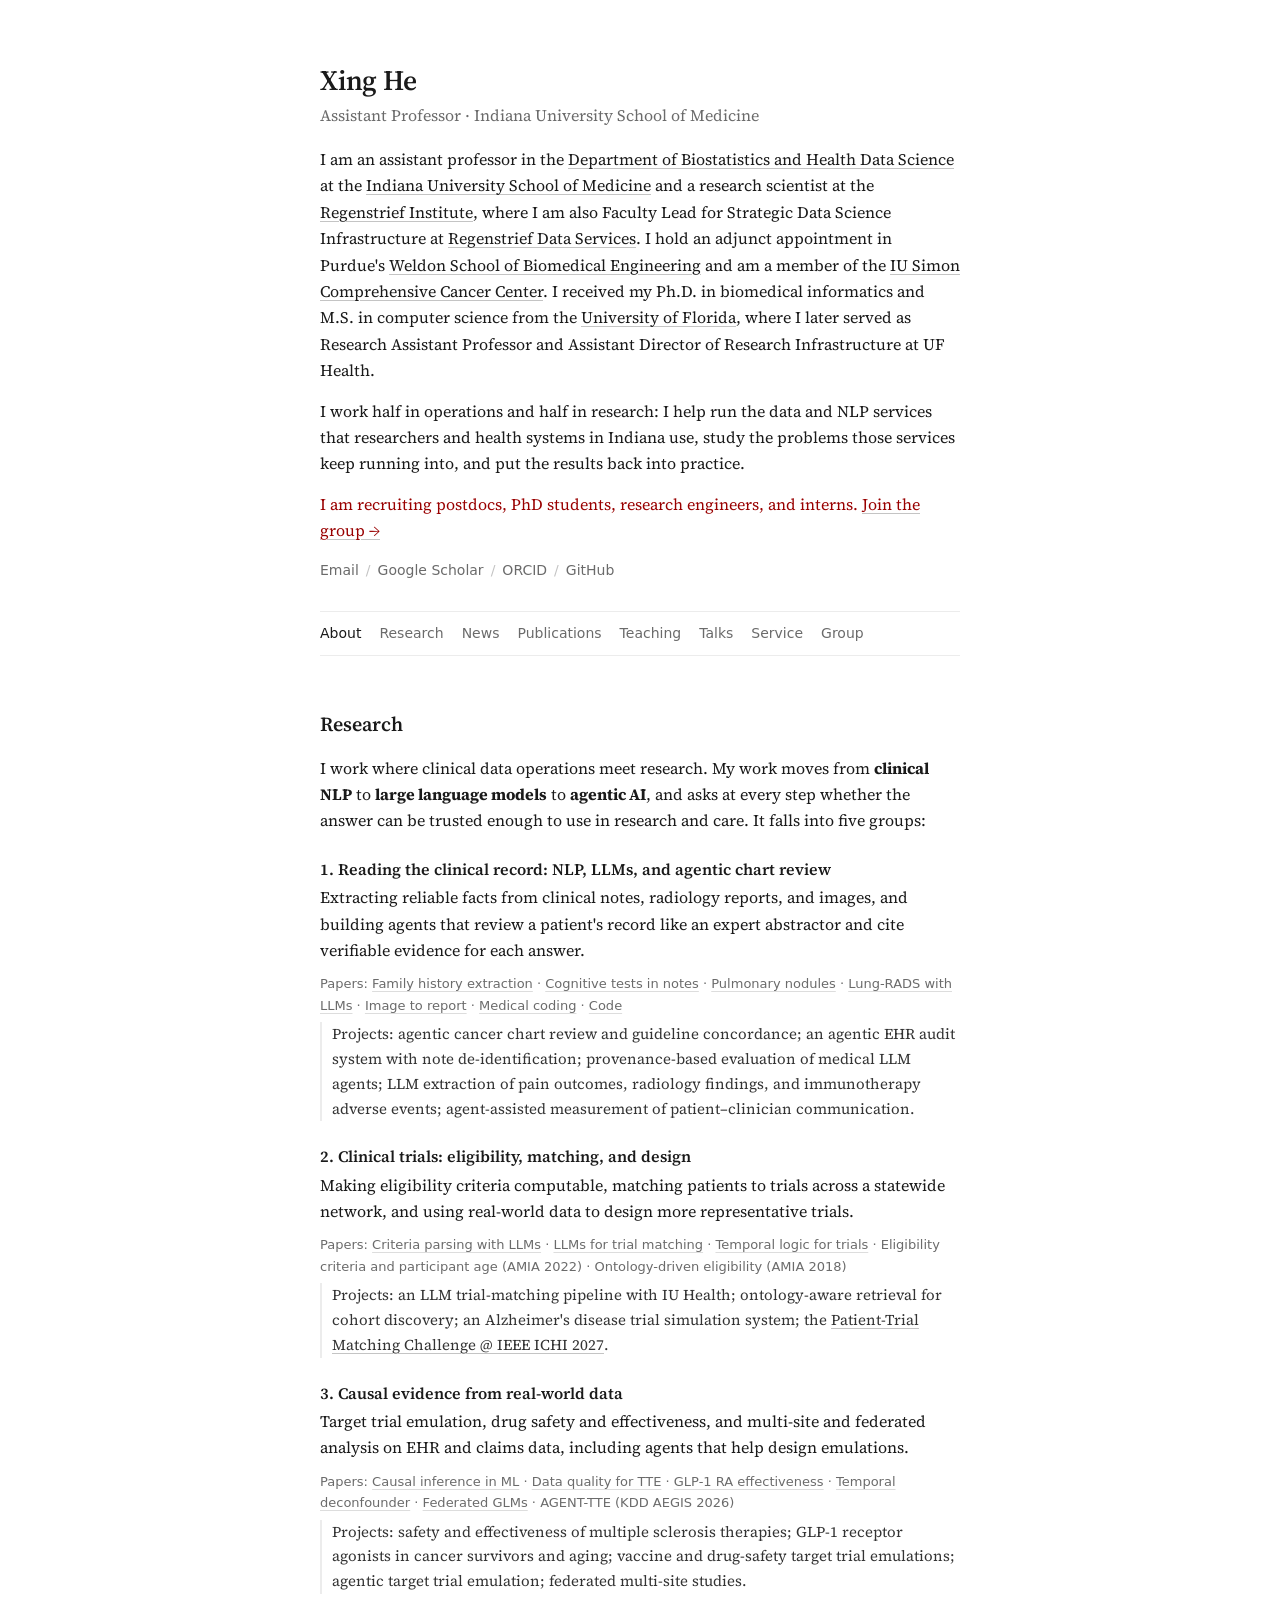
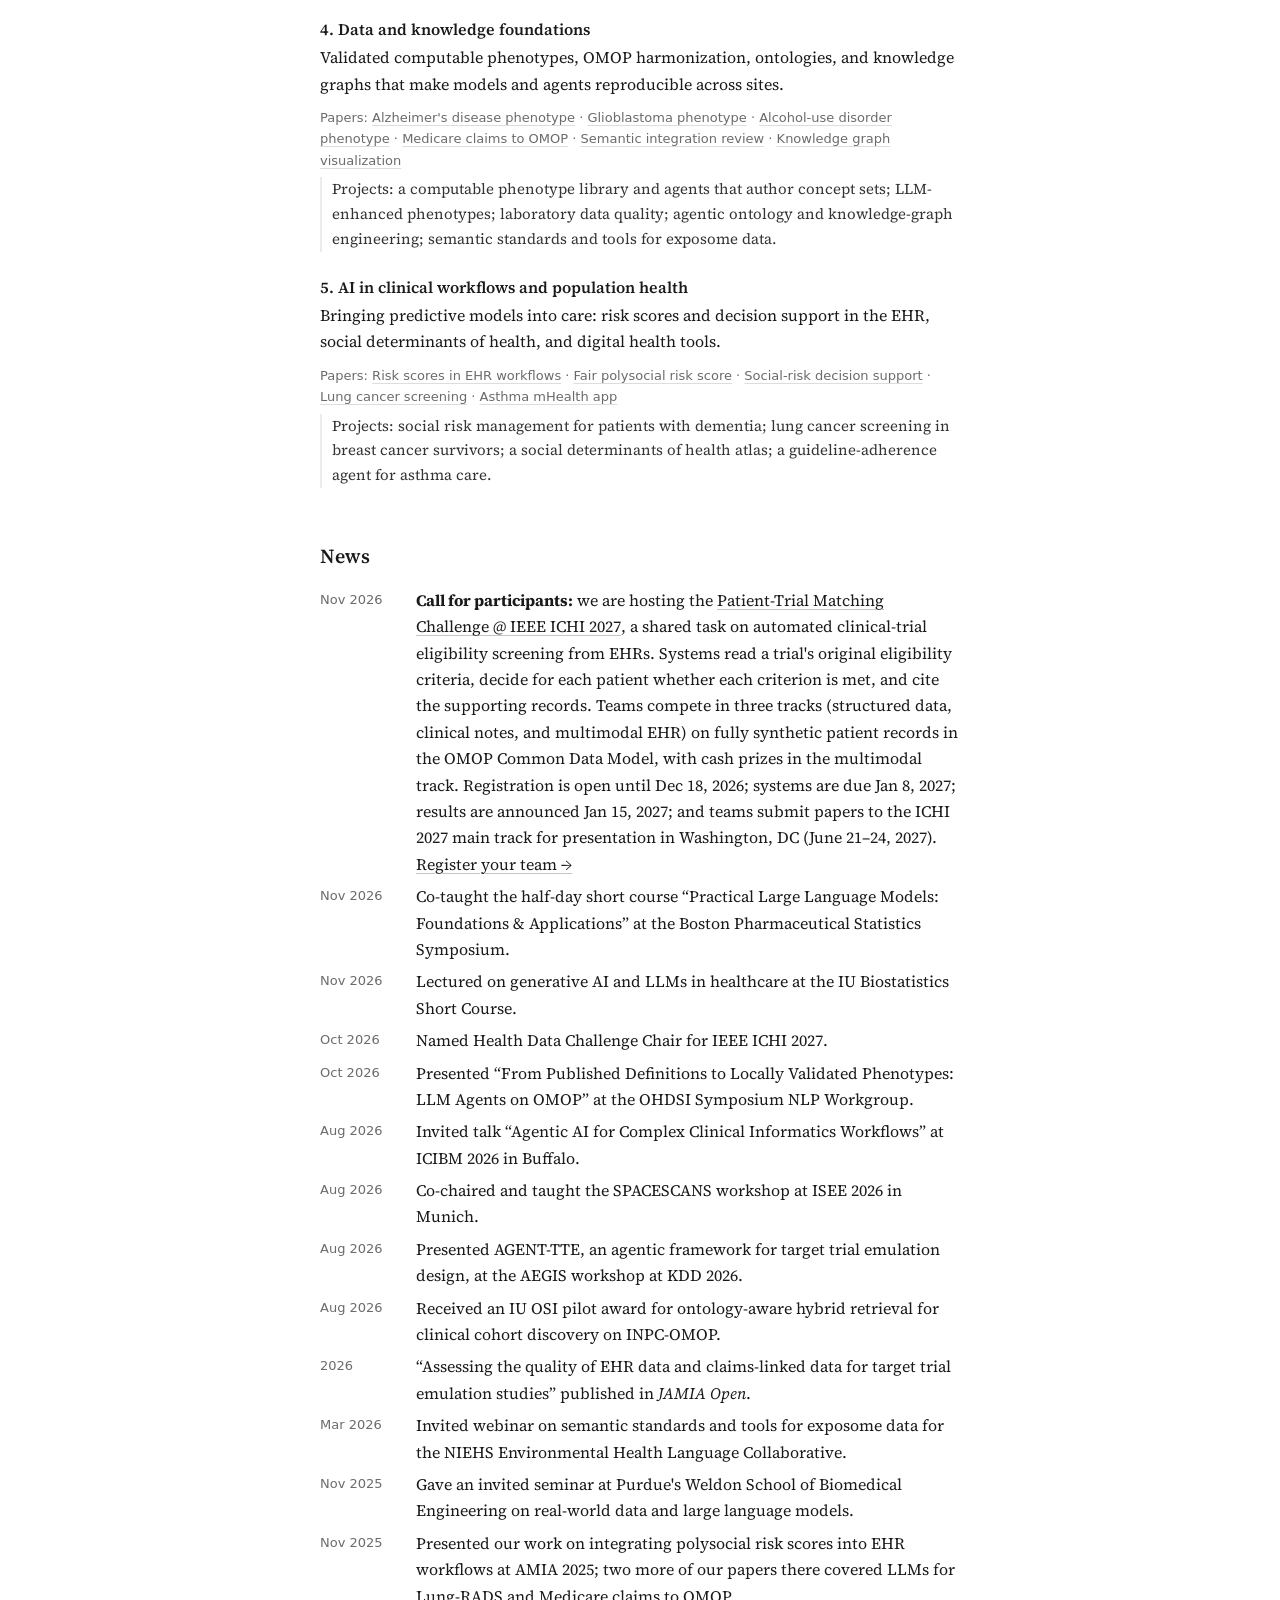
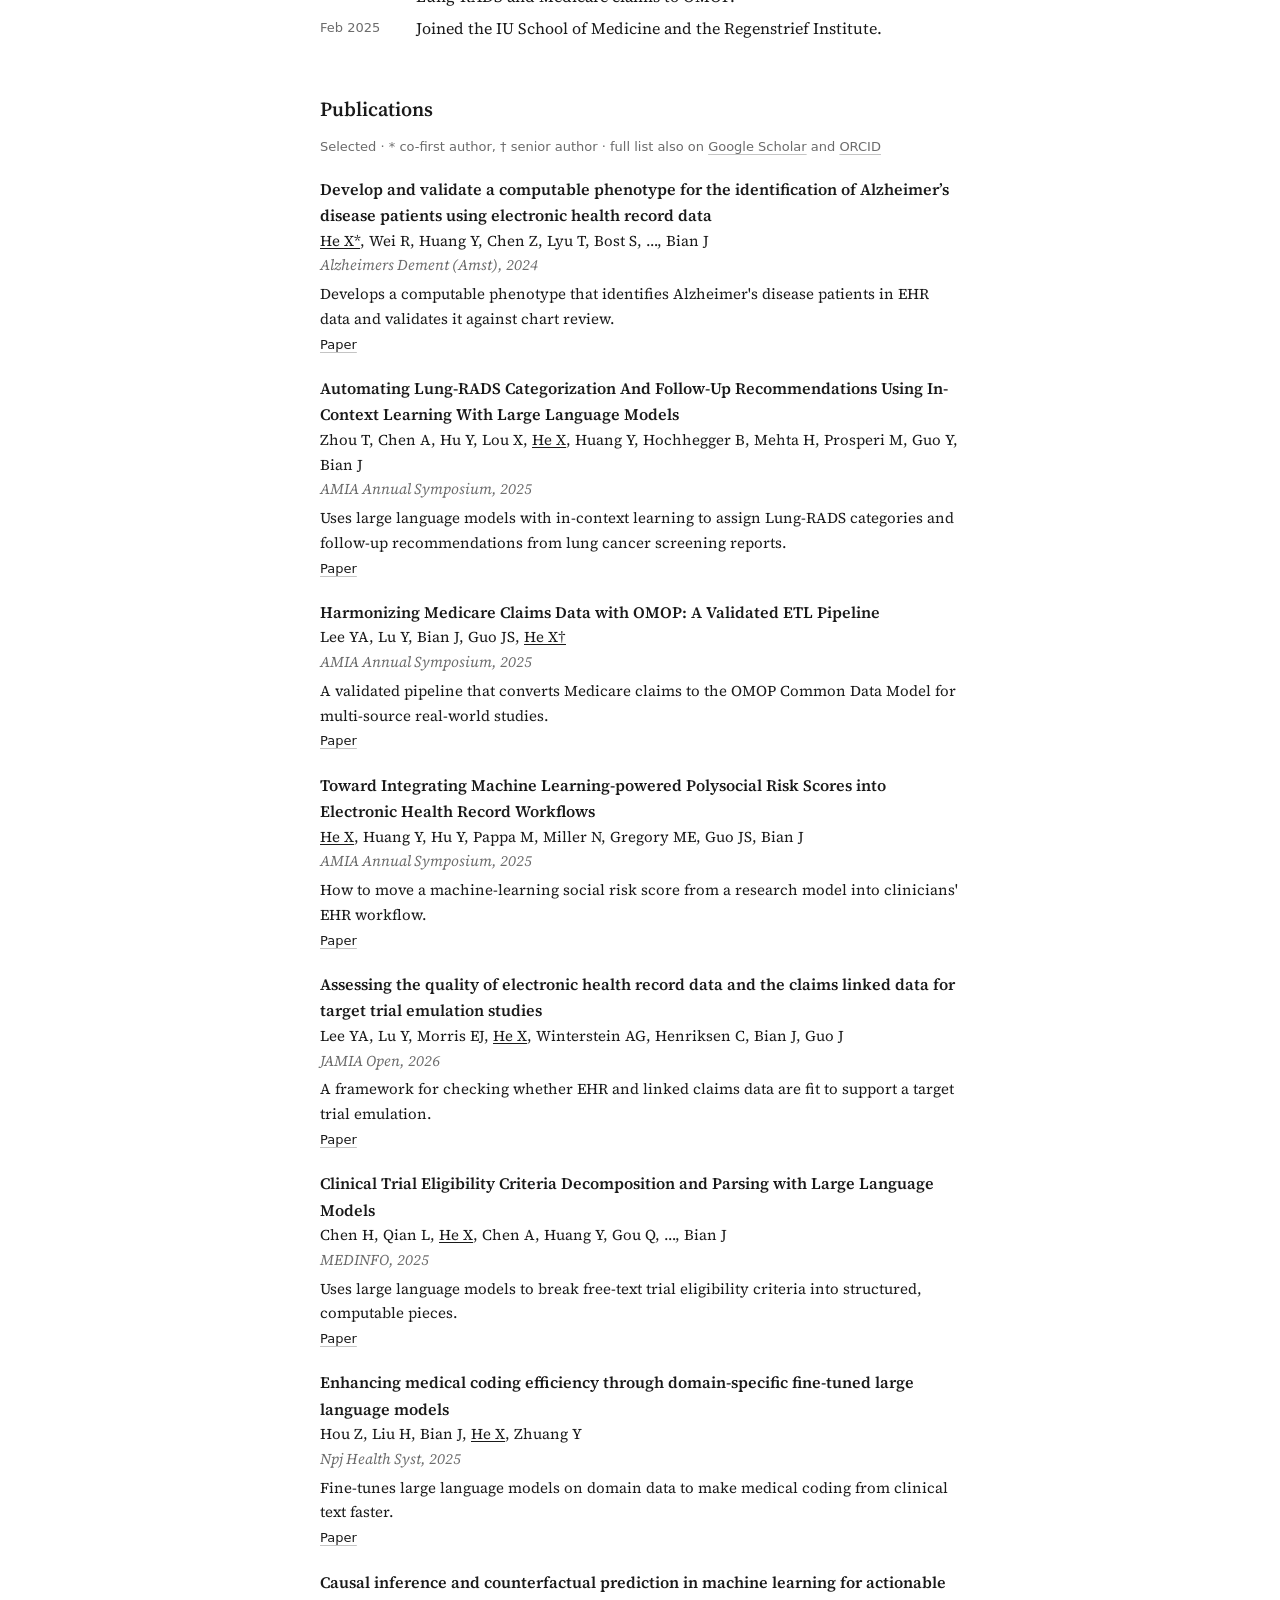
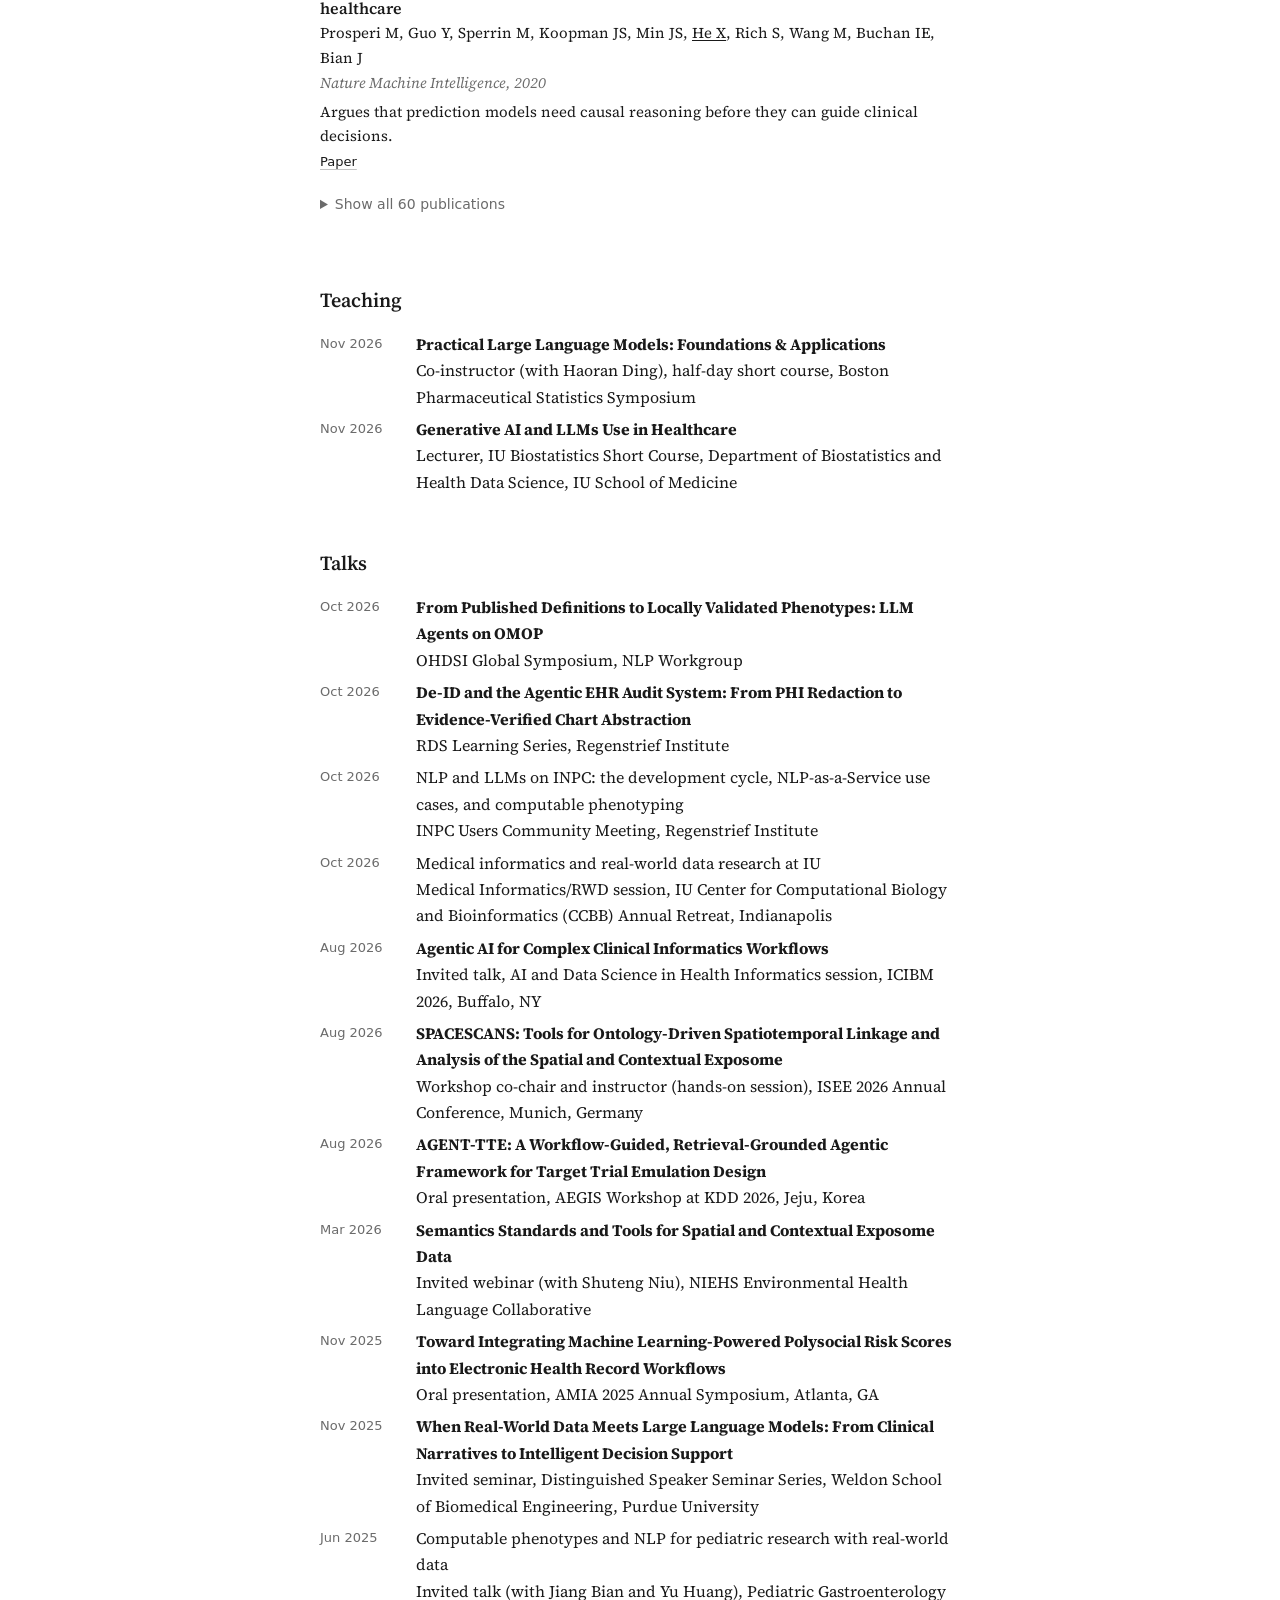
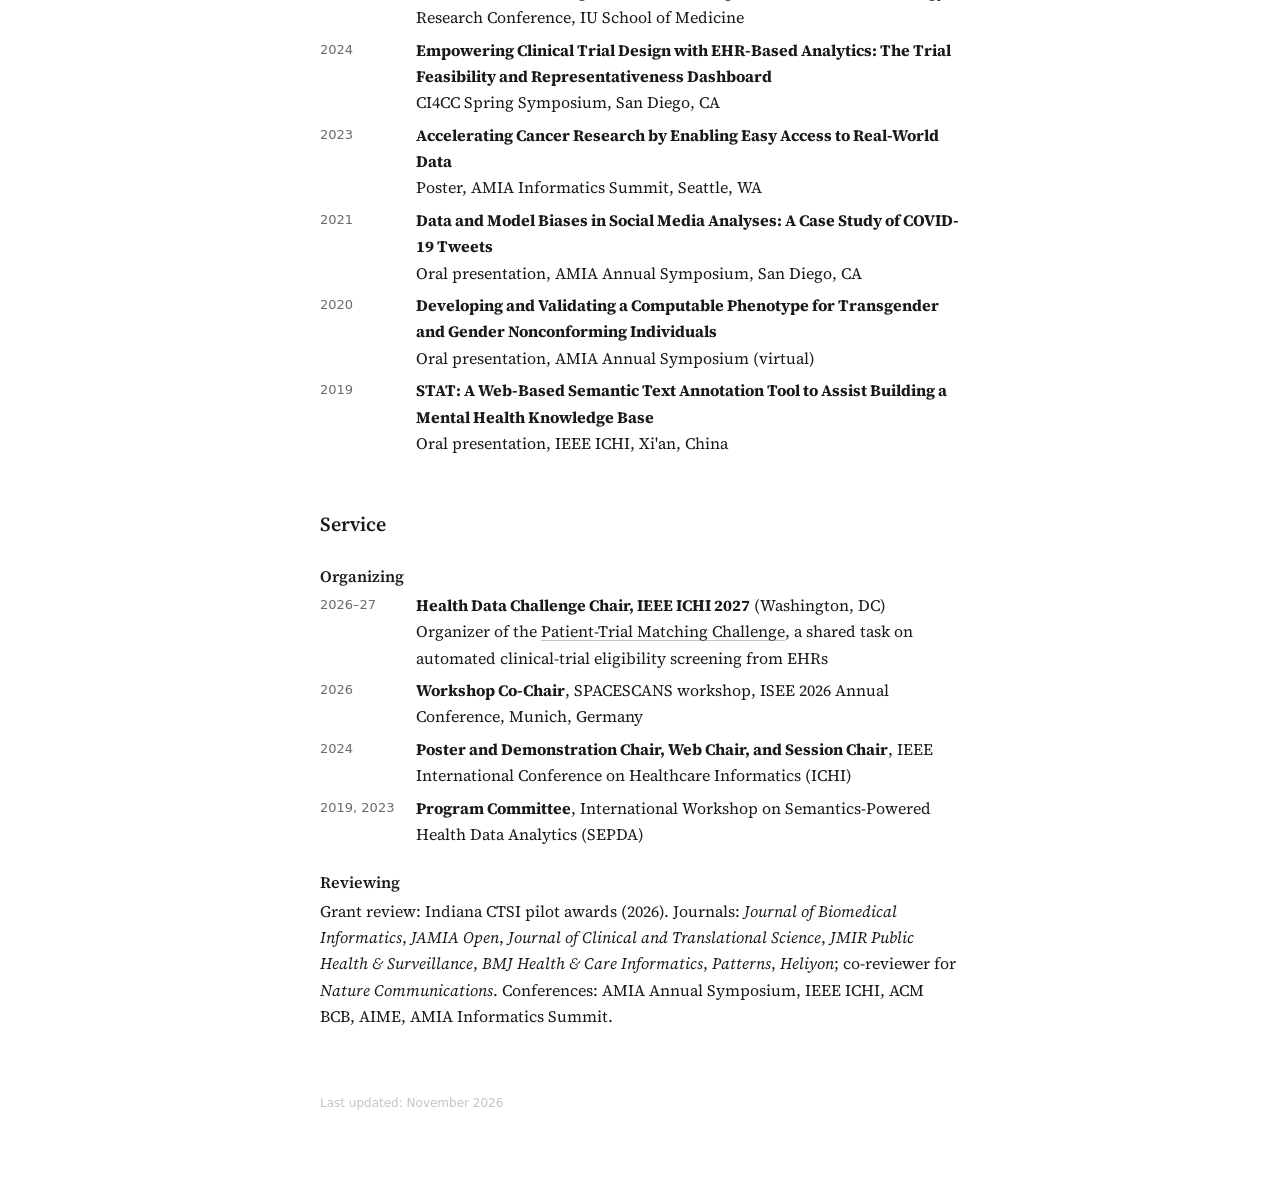
==== index.html @ 1503c0b7 "News: challenge tracks, data and prizes Co-Authored-By: Claude Opus 5.5 <noreply@anthropic.com>" ====
<!doctype html>
<html lang="en">
<head>
<meta charset="utf-8">
<meta name="viewport" content="width=device-width, initial-scale=1">
<title>Xing He – Indiana University School of Medicine</title>
<meta name="description" content="Xing He, Assistant Professor of Biostatistics and Health Data Science at Indiana University School of Medicine and Faculty Lead at Regenstrief Data Services. Trustworthy agentic AI for healthcare: clinical evidence extraction, trial matching, and real-world evidence. Recruiting postdocs, PhD students, research engineers, and interns.">
<link rel="preconnect" href="https://fonts.googleapis.com">
<link rel="preconnect" href="https://fonts.gstatic.com" crossorigin>
<link href="https://fonts.googleapis.com/css2?family=Source+Serif+4:ital,opsz,wght@0,8..60,400..700;1,8..60,400..700&display=swap" rel="stylesheet">
<link rel="stylesheet" href="style.css">
</head>
<body>
<main>

<header id="about">
  <!-- <img class="photo" src="photo.jpg" alt="Xing He"> -->
  <h1>Xing He</h1>
  <p class="subtitle">Assistant Professor · Indiana University School of Medicine</p>

  <p>I am an assistant professor in the <a href="https://medicine.iu.edu/biostatistics">Department of Biostatistics and Health Data Science</a>
  at the <a href="https://medicine.iu.edu/">Indiana University School of Medicine</a> and a research scientist at the
  <a href="https://www.regenstrief.org/">Regenstrief Institute</a>, where I am also Faculty Lead for Strategic Data Science Infrastructure at
  <a href="https://www.regenstrief.org/data-services/">Regenstrief Data Services</a>. I hold an adjunct appointment in Purdue's
  <a href="https://engineering.purdue.edu/BME">Weldon School of Biomedical Engineering</a> and am a member of the
  <a href="https://cancer.iu.edu/">IU Simon Comprehensive Cancer Center</a>. I received my Ph.D. in biomedical informatics and M.S. in computer science
  from the <a href="https://www.ufl.edu/">University of Florida</a>, where I later served as Research Assistant Professor and
  Assistant Director of Research Infrastructure at UF Health.</p>

  <p>I work half in operations and half in research: I help run the data and NLP services that researchers and health systems in Indiana use,
  study the problems those services keep running into, and put the results back into practice.</p>

  <p class="recruit">I am recruiting postdocs, PhD students, research engineers, and interns. <a href="group/#join">Join the group →</a></p>

  <div class="links">
    <a href="mailto:hexing@iu.edu">Email</a><span class="sep">/</span><a href="https://scholar.google.com/citations?user=LN0Utm0AAAAJ&amp;hl=en">Google Scholar</a><span class="sep">/</span><a href="https://orcid.org/0000-0003-0290-8058">ORCID</a><span class="sep">/</span><a href="https://github.com/YeechingTiger">GitHub</a>
  </div>
</header>

<nav>
  <a href="#about" class="on">About</a><a href="#research">Research</a><a href="#news">News</a><a href="#publications">Publications</a><a href="#teaching">Teaching</a><a href="#talks">Talks</a><a href="#service">Service</a><a href="group/">Group</a>
</nav>

<h2 id="research">Research</h2>
<p>I work where clinical data operations meet research. My work moves from <b>clinical NLP</b> to <b>large language models</b> to <b>agentic AI</b>,
and asks at every step whether the answer can be trusted enough to use in research and care. It falls into five groups:</p>

<h3>1. Reading the clinical record: NLP, LLMs, and agentic chart review</h3>
<p>Extracting reliable facts from clinical notes, radiology reports, and images, and building agents that review a patient's record like an expert abstractor and cite verifiable evidence for each answer.</p>
<p class="refs">Papers: <a href="https://doi.org/10.2196/22982">Family history extraction</a> ·
<a href="https://doi.org/10.1016/j.ijmedinf.2022.104973">Cognitive tests in notes</a> ·
<a href="https://doi.org/10.1007/s41666-024-00166-5">Pulmonary nodules</a> ·
<a href="https://pmc.ncbi.nlm.nih.gov/articles/PMC12919574/">Lung-RADS with LLMs</a> ·
<a href="https://doi.org/10.1016/j.jbi.2025.104931">Image to report</a> ·
<a href="https://doi.org/10.1038/s44401-025-00018-3">Medical coding</a> ·
<a href="https://github.com/YeechingTiger/agentic-chart-review-with-semantica">Code</a></p>
<p class="now">Projects: agentic cancer chart review and guideline concordance; an agentic EHR audit system with note de-identification;
provenance-based evaluation of medical LLM agents; LLM extraction of pain outcomes, radiology findings, and immunotherapy adverse events;
agent-assisted measurement of patient–clinician communication.</p>

<h3>2. Clinical trials: eligibility, matching, and design</h3>
<p>Making eligibility criteria computable, matching patients to trials across a statewide network, and using real-world data to design more representative trials.</p>
<p class="refs">Papers: <a href="https://doi.org/10.3233/shti250928">Criteria parsing with LLMs</a> ·
<a href="https://doi.org/10.1200/cci-25-00071">LLMs for trial matching</a> ·
<a href="https://doi.org/10.4230/lipics.time.2025.13">Temporal logic for trials</a> ·
Eligibility criteria and participant age (AMIA 2022) · Ontology-driven eligibility (AMIA 2018)</p>
<p class="now">Projects: an LLM trial-matching pipeline with IU Health; ontology-aware retrieval for cohort discovery; an Alzheimer's disease trial simulation system; the <a href="https://trialscreen-challenge.org">Patient-Trial Matching Challenge @ IEEE ICHI 2027</a>.</p>

<h3>3. Causal evidence from real-world data</h3>
<p>Target trial emulation, drug safety and effectiveness, and multi-site and federated analysis on EHR and claims data, including agents that help design emulations.</p>
<p class="refs">Papers: <a href="https://doi.org/10.1038/s42256-020-0197-y">Causal inference in ML</a> ·
<a href="https://doi.org/10.1093/jamiaopen/ooag102">Data quality for TTE</a> ·
<a href="https://doi.org/10.1002/oby.70280">GLP-1 RA effectiveness</a> ·
<a href="https://doi.org/10.1016/j.jbi.2025.104880">Temporal deconfounder</a> ·
<a href="https://doi.org/10.1038/s41746-025-01781-1">Federated GLMs</a> ·
AGENT-TTE (KDD AEGIS 2026)</p>
<p class="now">Projects: safety and effectiveness of multiple sclerosis therapies; GLP-1 receptor agonists in cancer survivors and aging;
vaccine and drug-safety target trial emulations; agentic target trial emulation; federated multi-site studies.</p>

<h3>4. Data and knowledge foundations</h3>
<p>Validated computable phenotypes, OMOP harmonization, ontologies, and knowledge graphs that make models and agents reproducible across sites.</p>
<p class="refs">Papers: <a href="https://doi.org/10.1002/dad2.12613">Alzheimer's disease phenotype</a> ·
<a href="https://doi.org/10.1093/neuonc/noad249">Glioblastoma phenotype</a> ·
<a href="https://doi.org/10.1093/alcalc/agaf086">Alcohol-use disorder phenotype</a> ·
<a href="https://pmc.ncbi.nlm.nih.gov/articles/PMC12919608/">Medicare claims to OMOP</a> ·
<a href="https://doi.org/10.1016/j.ijmedinf.2022.104834">Semantic integration review</a> ·
<a href="https://doi.org/10.1186/s12911-019-0857-1">Knowledge graph visualization</a></p>
<p class="now">Projects: a computable phenotype library and agents that author concept sets; LLM-enhanced phenotypes; laboratory data quality;
agentic ontology and knowledge-graph engineering; semantic standards and tools for exposome data.</p>

<h3>5. AI in clinical workflows and population health</h3>
<p>Bringing predictive models into care: risk scores and decision support in the EHR, social determinants of health, and digital health tools.</p>
<p class="refs">Papers: <a href="https://pmc.ncbi.nlm.nih.gov/articles/PMC12919456/">Risk scores in EHR workflows</a> ·
<a href="https://doi.org/10.1093/jamiaopen/ooag161">Fair polysocial risk score</a> ·
<a href="https://doi.org/10.1055/a-2917-6503">Social-risk decision support</a> ·
<a href="https://doi.org/10.1200/cci-24-00291">Lung cancer screening</a> ·
<a href="https://doi.org/10.2196/64212">Asthma mHealth app</a></p>
<p class="now">Projects: social risk management for patients with dementia; lung cancer screening in breast cancer survivors; a social determinants of health atlas; a guideline-adherence agent for asthma care.</p>

<h2 id="news">News</h2>
<div class="row">
  <div class="d">Nov 2026</div><div><b>Call for participants:</b> we are hosting the <a href="https://trialscreen-challenge.org">Patient-Trial Matching Challenge @ IEEE ICHI 2027</a>,
  a shared task on automated clinical-trial eligibility screening from EHRs. Systems read a trial's original eligibility criteria, decide for each patient whether each criterion is met, and cite the supporting records. Teams compete in three tracks (structured data, clinical notes, and multimodal EHR) on fully synthetic patient records in the OMOP Common Data Model, with cash prizes in the multimodal track.
  Registration is open until Dec 18, 2026; systems are due Jan 8, 2027; results are announced Jan 15, 2027; and teams submit papers to the ICHI 2027 main track for presentation in Washington, DC (June 21–24, 2027).
  <a href="https://trialscreen-challenge.org">Register your team →</a></div>
  <div class="d">Nov 2026</div><div>Co-taught the half-day short course “Practical Large Language Models: Foundations &amp; Applications” at the Boston Pharmaceutical Statistics Symposium.</div>
  <div class="d">Nov 2026</div><div>Lectured on generative AI and LLMs in healthcare at the IU Biostatistics Short Course.</div>
  <div class="d">Oct 2026</div><div>Named Health Data Challenge Chair for IEEE ICHI 2027.</div>
  <div class="d">Oct 2026</div><div>Presented “From Published Definitions to Locally Validated Phenotypes: LLM Agents on OMOP” at the OHDSI Symposium NLP Workgroup.</div>
  <div class="d">Aug 2026</div><div>Invited talk “Agentic AI for Complex Clinical Informatics Workflows” at ICIBM 2026 in Buffalo.</div>
  <div class="d">Aug 2026</div><div>Co-chaired and taught the SPACESCANS workshop at ISEE 2026 in Munich.</div>
  <div class="d">Aug 2026</div><div>Presented AGENT-TTE, an agentic framework for target trial emulation design, at the AEGIS workshop at KDD 2026.</div>
  <div class="d">Aug 2026</div><div>Received an IU OSI pilot award for ontology-aware hybrid retrieval for clinical cohort discovery on INPC-OMOP.</div>
  <div class="d">2026</div><div>“Assessing the quality of EHR data and claims-linked data for target trial emulation studies” published in <i>JAMIA Open</i>.</div>
  <div class="d">Mar 2026</div><div>Invited webinar on semantic standards and tools for exposome data for the NIEHS Environmental Health Language Collaborative.</div>
  <div class="d">Nov 2025</div><div>Gave an invited seminar at Purdue's Weldon School of Biomedical Engineering on real-world data and large language models.</div>
  <div class="d">Nov 2025</div><div>Presented our work on integrating polysocial risk scores into EHR workflows at AMIA 2025; two more of our papers there covered LLMs for Lung-RADS and Medicare claims to OMOP.</div>
  <div class="d">Feb 2025</div><div>Joined the IU School of Medicine and the Regenstrief Institute.</div>
</div>
</div>

<!-- PUBS:START -->
<h2 id="publications">Publications</h2>
<p class="note">Selected · * co-first author, † senior author · full list also on <a href="https://scholar.google.com/citations?user=LN0Utm0AAAAJ&amp;hl=en">Google Scholar</a> and <a href="https://orcid.org/0000-0003-0290-8058">ORCID</a></p>

<div class="pub" data-line="foundations"><div class="t">Develop and validate a computable phenotype for the identification of Alzheimer’s disease patients using electronic health record data</div>
<div class="a"><span class="me">He X*</span>, Wei R, Huang Y, Chen Z, Lyu T, Bost S, …, Bian J</div>
<div class="v">Alzheimers Dement (Amst), 2024</div>
<p class="s">Develops a computable phenotype that identifies Alzheimer&#x27;s disease patients in EHR data and validates it against chart review.</p>
<div class="l"><a href="https://doi.org/10.1002/dad2.12613">Paper</a></div></div>
<div class="pub" data-line="nlp"><div class="t">Automating Lung-RADS Categorization And Follow-Up Recommendations Using In-Context Learning With Large Language Models</div>
<div class="a">Zhou T, Chen A, Hu Y, Lou X, <span class="me">He X</span>, Huang Y, Hochhegger B, Mehta H, Prosperi M, Guo Y, Bian J</div>
<div class="v">AMIA Annual Symposium, 2025</div>
<p class="s">Uses large language models with in-context learning to assign Lung-RADS categories and follow-up recommendations from lung cancer screening reports.</p>
<div class="l"><a href="https://pmc.ncbi.nlm.nih.gov/articles/PMC12919574/">Paper</a></div></div>
<div class="pub" data-line="foundations"><div class="t">Harmonizing Medicare Claims Data with OMOP: A Validated ETL Pipeline</div>
<div class="a">Lee YA, Lu Y, Bian J, Guo JS, <span class="me">He X†</span></div>
<div class="v">AMIA Annual Symposium, 2025</div>
<p class="s">A validated pipeline that converts Medicare claims to the OMOP Common Data Model for multi-source real-world studies.</p>
<div class="l"><a href="https://pmc.ncbi.nlm.nih.gov/articles/PMC12919608/">Paper</a></div></div>
<div class="pub" data-line="workflow"><div class="t">Toward Integrating Machine Learning-powered Polysocial Risk Scores into Electronic Health Record Workflows</div>
<div class="a"><span class="me">He X</span>, Huang Y, Hu Y, Pappa M, Miller N, Gregory ME, Guo JS, Bian J</div>
<div class="v">AMIA Annual Symposium, 2025</div>
<p class="s">How to move a machine-learning social risk score from a research model into clinicians&#x27; EHR workflow.</p>
<div class="l"><a href="https://pmc.ncbi.nlm.nih.gov/articles/PMC12919456/">Paper</a></div></div>
<div class="pub" data-line="rwe"><div class="t">Assessing the quality of electronic health record data and the claims linked data for target trial emulation studies</div>
<div class="a">Lee YA, Lu Y, Morris EJ, <span class="me">He X</span>, Winterstein AG, Henriksen C, Bian J, Guo J</div>
<div class="v">JAMIA Open, 2026</div>
<p class="s">A framework for checking whether EHR and linked claims data are fit to support a target trial emulation.</p>
<div class="l"><a href="https://doi.org/10.1093/jamiaopen/ooag102">Paper</a></div></div>
<div class="pub" data-line="trials"><div class="t">Clinical Trial Eligibility Criteria Decomposition and Parsing with Large Language Models</div>
<div class="a">Chen H, Qian L, <span class="me">He X</span>, Chen A, Huang Y, Gou Q, …, Bian J</div>
<div class="v">MEDINFO, 2025</div>
<p class="s">Uses large language models to break free-text trial eligibility criteria into structured, computable pieces.</p>
<div class="l"><a href="https://doi.org/10.3233/shti250928">Paper</a></div></div>
<div class="pub" data-line="nlp"><div class="t">Enhancing medical coding efficiency through domain-specific fine-tuned large language models</div>
<div class="a">Hou Z, Liu H, Bian J, <span class="me">He X</span>, Zhuang Y</div>
<div class="v">Npj Health Syst, 2025</div>
<p class="s">Fine-tunes large language models on domain data to make medical coding from clinical text faster.</p>
<div class="l"><a href="https://doi.org/10.1038/s44401-025-00018-3">Paper</a></div></div>
<div class="pub" data-line="rwe"><div class="t">Causal inference and counterfactual prediction in machine learning for actionable healthcare</div>
<div class="a">Prosperi M, Guo Y, Sperrin M, Koopman JS, Min JS, <span class="me">He X</span>, Rich S, Wang M, Buchan IE, Bian J</div>
<div class="v">Nature Machine Intelligence, 2020</div>
<p class="s">Argues that prediction models need causal reasoning before they can guide clinical decisions.</p>
<div class="l"><a href="https://doi.org/10.1038/s42256-020-0197-y">Paper</a></div></div>

<details id="allpubs">
<summary>Show all 60 publications</summary>
<p class="filters">Filter:
<button data-f="" aria-pressed="true">All</button>
<button data-f="nlp">1 Clinical record</button>
<button data-f="trials">2 Trials</button>
<button data-f="rwe">3 Causal evidence</button>
<button data-f="foundations">4 Foundations</button>
<button data-f="workflow">5 Workflows</button></p>
<div class="year">2026</div>
<div class="pub" data-line="rwe"><div class="t">Hyperglycosylation is a metabolic driver of Alzheimer’s disease</div>
<div class="a">Hawkinson TR, Liu Z, Ribas RA, Medina T, Nielsen RS, Clarke HA, …, <span class="me">He X</span>, …, Sun RC</div>
<div class="v">Nat Metab, 2026</div>
<div class="l"><a href="https://doi.org/10.1038/s42255-026-01538-4">Paper</a></div></div>
<div class="pub" data-line="foundations"><div class="t">Identifying Alzheimer’s Disease Progression Subphenotypes Via a Graph-based Framework Using Electronic Health Records</div>
<div class="a">Huang Y, Xu J, Fan Z, Hu Y, <span class="me">He X</span>, Chen A, …, Bian J</div>
<div class="v">J Healthc Inform Res, 2026</div>
<div class="l"><a href="https://doi.org/10.1007/s41666-026-00230-2">Paper</a></div></div>
<div class="pub" data-line="workflow"><div class="t">The spatial and contextual exposome and subtypes of hypertensive disorders of pregnancy: a double machine learning-based analysis</div>
<div class="a">Hu H, Leiser CL, <span class="me">He X</span>, Hart JE, Laden F, Tao C, Bian J</div>
<div class="v">Exposome, 2026</div>
<div class="l"><a href="https://doi.org/10.1093/exposome/osag009">Paper</a></div></div>
<div class="pub" data-line="rwe"><div class="t">Real-World Effectiveness and Safety of GLP-1 Receptor Agonists Among Patients With Weight Recurrence After Bariatric Surgery</div>
<div class="a">Yuce T, Radwan RM, Lee YA, Holler E, Dai H, <span class="me">He X</span>, Huang Y, Guo Y, Bian J, Guo J</div>
<div class="v">Obesity (Silver Spring), 2026</div>
<div class="l"><a href="https://doi.org/10.1002/oby.70280">Paper</a></div></div>
<div class="pub" data-line="workflow"><div class="t">Adaptation of a fair individualized polysocial risk score for hospitalization risk prediction</div>
<div class="a">Gou Q, Hu Y, <span class="me">He X</span>, Gregory ME, LeLaurin JH, Salloum RG, Bian J, Guo J, Huang Y</div>
<div class="v">JAMIA Open, 2026</div>
<div class="l"><a href="https://doi.org/10.1093/jamiaopen/ooag161">Paper</a></div></div>
<div class="pub" data-line="rwe"><div class="t">Assessing the quality of electronic health record data and the claims linked data for target trial emulation studies</div>
<div class="a">Lee YA, Lu Y, Morris EJ, <span class="me">He X</span>, Winterstein AG, Henriksen C, Bian J, Guo J</div>
<div class="v">JAMIA Open, 2026</div>
<div class="l"><a href="https://doi.org/10.1093/jamiaopen/ooag102">Paper</a></div></div>
<div class="pub" data-line="workflow"><div class="t">Co-designing an Outpatient Clinical Decision Support Prototype for Managing Social Risks in Patients Living with Dementia</div>
<div class="a">Alfaqih MA, Haessner P, LeLaurin JH, Guo J, Hammer NC, Ike-Okpe O, Pappa MJ, <span class="me">He X</span>, Salloum RG, Bian J, Gregory ME</div>
<div class="v">Appl Clin Inform, 2026</div>
<div class="l"><a href="https://doi.org/10.1055/a-2917-6503">Paper</a></div></div>
<div class="pub" data-line="rwe"><div class="t">Feasibility of identifying factors related to Alzheimer’s disease and related dementia in real-world data</div>
<div class="a">Huang Y, Li Q, Chen A, Li Y, Chuang YN, Hu X, …, <span class="me">He X</span>, …, Bian J</div>
<div class="v">JAMIA Open, 2026</div>
<div class="l"><a href="https://doi.org/10.1093/jamiaopen/ooag060">Paper</a></div></div>
<div class="pub" data-line="rwe"><div class="t">Real-world mortality and the effect of comorbidities on survival in glioblastoma: A database study using computed phenotypes for rapid, reliable patient identification</div>
<div class="a">Wei R, Still MEH, Moor RSF, Qin X, Lyu T, Yan S, …, <span class="me">He X</span>, …, Ghiaseddin AP</div>
<div class="v">Neurooncol Adv, 2026</div>
<div class="l"><a href="https://doi.org/10.1093/noajnl/vdag098">Paper</a></div></div>
<div class="pub" data-line="foundations"><div class="t">Develop and validate a computable phenotype for identifying alcohol-use disorder patients using structure and unstructured EHR data</div>
<div class="a">Dai H, Tapper EB, Zhao L, Scheiffele GD, Li X, Ramon R, <span class="me">He X</span>, Lee YA, Guo J, Bian J</div>
<div class="v">Alcohol Alcohol, 2026</div>
<div class="l"><a href="https://doi.org/10.1093/alcalc/agaf086">Paper</a></div></div>
<div class="pub" data-line="rwe"><div class="t">AGENT-TTE: A Workflow-Guided, Retrieval-Grounded Agentic Framework for Target Trial Emulation Design</div>
<div class="a">Chang T, Jiang Y, Zhang J, <span class="me">He X</span>, Dai H, Bian J</div>
<div class="v">AEGIS Workshop at KDD, 2026 <span class="tag">short paper</span></div></div>
<div class="year">2025</div>
<div class="pub" data-line="rwe"><div class="t">Estimation of prevalence of autoimmune diseases in the United States using electronic health record data</div>
<div class="a">Abend AH, He I, Bahroos N, Christianakis S, Crew AB, Wise LM, …, <span class="me">He X</span>, …, Fairweather D</div>
<div class="v">J Clin Invest, 2025</div>
<div class="l"><a href="https://doi.org/10.1172/jci178722">Paper</a></div></div>
<div class="pub" data-line="nlp"><div class="t">Enhancing medical coding efficiency through domain-specific fine-tuned large language models</div>
<div class="a">Hou Z, Liu H, Bian J, <span class="me">He X</span>, Zhuang Y</div>
<div class="v">Npj Health Syst, 2025</div>
<div class="l"><a href="https://doi.org/10.1038/s44401-025-00018-3">Paper</a></div></div>
<div class="pub" data-line="rwe"><div class="t">Glycogen drives tumour initiation and progression in lung adenocarcinoma</div>
<div class="a">Clarke HA, Hawkinson TR, Shedlock CJ, Medina T, Ribas RA, Wu L, …, <span class="me">He X</span>, …, Sun RC</div>
<div class="v">Nat Metab, 2025</div>
<div class="l"><a href="https://doi.org/10.1038/s42255-025-01243-8">Paper</a></div></div>
<div class="pub" data-line="trials"><div class="t">Enhancing Patient-Trial Matching With Large Language Models: A Scoping Review of Emerging Applications and Approaches</div>
<div class="a">Chen H, Li X, <span class="me">He X</span>, Chen A, McGill J, Webber EC, Xu H, Liu M, Bian J</div>
<div class="v">JCO Clin Cancer Inform, 2025</div>
<div class="l"><a href="https://doi.org/10.1200/cci-25-00071">Paper</a></div></div>
<div class="pub" data-line="workflow"><div class="t">Mobile Health App for Adolescent Asthma Self-Management: Development and Usability Study of the Pulmonary Education and Knowledge Mobile Asthma Action Plan</div>
<div class="a"><span class="me">He X</span>, Bian J, Berlinski A, Guo Y, Simmons AL, Marshall SA, Greene CJ, Brown RH, Turner J, Perry TT</div>
<div class="v">JMIR Form Res, 2025</div>
<div class="l"><a href="https://doi.org/10.2196/64212">Paper</a></div></div>
<div class="pub" data-line="workflow"><div class="t">GatorCLR: Personalized predictions of patient outcomes on electronic health records using self-supervised contrastive graph representation</div>
<div class="a">Liu Y, Zhang Z, Mi J, Pan S, Chen T, Guo Y, <span class="me">He X</span>, Bian J</div>
<div class="v">J Biomed Inform, 2025</div>
<div class="l"><a href="https://doi.org/10.1016/j.jbi.2025.104851">Paper</a></div></div>
<div class="pub" data-line="nlp"><div class="t">From image to report: automating lung cancer screening interpretation and reporting with vision-language models</div>
<div class="a">Chang TY, Gou Q, Zhao L, Zhou T, Chen H, Yang D, …, <span class="me">He X</span>, …, Chen A</div>
<div class="v">J Biomed Inform, 2025</div>
<div class="l"><a href="https://doi.org/10.1016/j.jbi.2025.104931">Paper</a></div></div>
<div class="pub" data-line="workflow"><div class="t">Optimizing Strategy for Lung Cancer Screening: From Risk Prediction to Clinical Decision Support</div>
<div class="a">Dai H, Huang Y, <span class="me">He X</span>, Zhou T, Liu Y, Zhang X, Guo Y, Guo J, Bian J</div>
<div class="v">JCO Clin Cancer Inform, 2025</div>
<div class="l"><a href="https://doi.org/10.1200/cci-24-00291">Paper</a></div></div>
<div class="pub" data-line="rwe"><div class="t">COLA-GLM: collaborative one-shot and lossless algorithms of generalized linear models for decentralized observational healthcare data</div>
<div class="a">Wu Q, Reps JM, Li L, Zhang B, Lu Y, Tong J, …, <span class="me">He X</span>, …, Chen Y</div>
<div class="v">NPJ Digit Med, 2025</div>
<div class="l"><a href="https://doi.org/10.1038/s41746-025-01781-1">Paper</a></div></div>
<div class="pub" data-line="rwe"><div class="t">A communication-efficient federated learning algorithm to assess racial disparities in post-transplantation survival time</div>
<div class="a">Wang Y, Zhang D, Tong J, <span class="me">He X</span>, Li L, Sun L, Shukla AM, Bian J, Asch DA, Chen Y</div>
<div class="v">J Am Med Inform Assoc, 2025</div>
<div class="l"><a href="https://doi.org/10.1093/jamia/ocaf138">Paper</a></div></div>
<div class="pub" data-line="rwe"><div class="t">Unlocking efficiency in real-world collaborative studies: a multi-site international study with one-shot lossless GLMM algorithm</div>
<div class="a">Tong J, Reps JM, Luo C, Lu Y, Li L, Ramirez-Anguita JM, …, <span class="me">He X</span>, …, Chen Y</div>
<div class="v">NPJ Digit Med, 2025</div>
<div class="l"><a href="https://doi.org/10.1038/s41746-025-01846-1">Paper</a></div></div>
<div class="pub" data-line="rwe"><div class="t">Variational temporal deconfounder network for individualized treatment effect estimation with longitudinal observational data</div>
<div class="a">Dai H, Huang Y, Liu Y, <span class="me">He X</span>, Guo J, Prosperi M, Bian J</div>
<div class="v">J Biomed Inform, 2025</div>
<div class="l"><a href="https://doi.org/10.1016/j.jbi.2025.104880">Paper</a></div></div>
<div class="pub" data-line="workflow"><div class="t">Care coordination and patient safety outcome: a graph-based approach</div>
<div class="a">Chen H, Huang Y, Yin C, <span class="me">He X</span>, Ison RL, Bell LL, Opoku RA, Jiang Z, Guo SJ, Liu M, Tighe PJ, Bian J</div>
<div class="v">Npj Health Syst, 2025</div>
<div class="l"><a href="https://doi.org/10.1038/s44401-025-00020-9">Paper</a></div></div>
<div class="pub" data-line="workflow"><div class="t">Comparing a Guideline-Based Mobile Health Intervention Versus Usual Care for High-Risk Adolescents With Asthma: Protocol of a Randomized Controlled Trial</div>
<div class="a">Perry TT, Turner JH, Berlinski A, Simmons LA, Brown RH, Neal K, Marshall SA, <span class="me">He X</span>, Chung S, Brown A, Spencer Rd HJ, Bian J</div>
<div class="v">JMIR Res Protoc, 2025</div>
<div class="l"><a href="https://doi.org/10.2196/69903">Paper</a></div></div>
<div class="pub" data-line="foundations"><div class="t">Harmonizing Medicare Claims Data with OMOP: A Validated ETL Pipeline</div>
<div class="a">Lee YA, Lu Y, Bian J, Guo JS, <span class="me">He X†</span></div>
<div class="v">AMIA Annual Symposium, 2025</div>
<div class="l"><a href="https://pmc.ncbi.nlm.nih.gov/articles/PMC12919608/">Paper</a></div></div>
<div class="pub" data-line="workflow"><div class="t">Toward Integrating Machine Learning-powered Polysocial Risk Scores into Electronic Health Record Workflows</div>
<div class="a"><span class="me">He X</span>, Huang Y, Hu Y, Pappa M, Miller N, Gregory ME, Guo JS, Bian J</div>
<div class="v">AMIA Annual Symposium, 2025</div>
<div class="l"><a href="https://pmc.ncbi.nlm.nih.gov/articles/PMC12919456/">Paper</a></div></div>
<div class="pub" data-line="nlp"><div class="t">Automating Lung-RADS Categorization And Follow-Up Recommendations Using In-Context Learning With Large Language Models</div>
<div class="a">Zhou T, Chen A, Hu Y, Lou X, <span class="me">He X</span>, Huang Y, Hochhegger B, Mehta H, Prosperi M, Guo Y, Bian J</div>
<div class="v">AMIA Annual Symposium, 2025</div>
<div class="l"><a href="https://pmc.ncbi.nlm.nih.gov/articles/PMC12919574/">Paper</a></div></div>
<div class="pub" data-line="trials"><div class="t">Temporal Ensemble Logic for Integrative Representation of the Entirety of Clinical Trials</div>
<div class="a">Li X, Huang Y, Abeysinghe R, Sun Z, Chen H, Li P, <span class="me">He X</span>, Tao S, Tao C, Bian J, Cui L, Zhang GQ</div>
<div class="v">LIPIcs, 2025</div>
<div class="l"><a href="https://doi.org/10.4230/lipics.time.2025.13">Paper</a></div></div>
<div class="pub" data-line="trials"><div class="t">Clinical Trial Eligibility Criteria Decomposition and Parsing with Large Language Models</div>
<div class="a">Chen H, Qian L, <span class="me">He X</span>, Chen A, Huang Y, Gou Q, …, Bian J</div>
<div class="v">MEDINFO, 2025</div>
<div class="l"><a href="https://doi.org/10.3233/shti250928">Paper</a></div></div>
<div class="pub" data-line="foundations"><div class="t">Transforming the Medicare Claims Data to the OMOP Common Data Model</div>
<div class="a">Lee YA, Lu Y, Bian J, Guo J, <span class="me">He X†</span></div>
<div class="v">MEDINFO, 2025 <span class="tag">short paper</span></div>
<div class="l"><a href="https://doi.org/10.3233/shti251106">Paper</a></div></div>
<div class="year">2024</div>
<div class="pub" data-line="workflow"><div class="t">Design and development of a machine-learning-driven opioid overdose risk prediction tool integrated in electronic health records in primary care settings</div>
<div class="a">Nguyen K, Wilson DL, Diiulio J, Hall B, Militello L, Gellad WF, …, <span class="me">He X</span>, …, Lo-Ciganic W</div>
<div class="v">Bioelectron Med, 2024</div>
<div class="l"><a href="https://doi.org/10.1186/s42234-024-00156-3">Paper</a></div></div>
<div class="pub" data-line="nlp"><div class="t">Extracting Pulmonary Nodules and Nodule Characteristics from Radiology Reports of Lung Cancer Screening Patients Using Transformer Models</div>
<div class="a">Yang S, Yang X, Lyu T, Huang JL, Chen A, <span class="me">He X</span>, Braithwaite D, Mehta HJ, Wu Y, Guo Y, Bian J</div>
<div class="v">J Healthc Inform Res, 2024</div>
<div class="l"><a href="https://doi.org/10.1007/s41666-024-00166-5">Paper</a></div></div>
<div class="pub" data-line="foundations"><div class="t">Develop and validate a computable phenotype for the identification of Alzheimer’s disease patients using electronic health record data</div>
<div class="a"><span class="me">He X*</span>, Wei R, Huang Y, Chen Z, Lyu T, Bost S, …, Bian J</div>
<div class="v">Alzheimers Dement (Amst), 2024</div>
<div class="l"><a href="https://doi.org/10.1002/dad2.12613">Paper</a></div></div>
<div class="pub" data-line="foundations"><div class="t">Developing a computable phenotype for glioblastoma</div>
<div class="a">Yan S, Melnick K, <span class="me">He X</span>, Lyu T, Moor RSF, Still MEH, Mitchell DA, Shenkman EA, Wang H, Guo Y, Bian J, Ghiaseddin AP</div>
<div class="v">Neuro Oncol, 2024</div>
<div class="l"><a href="https://doi.org/10.1093/neuonc/noad249">Paper</a></div></div>
<div class="year">2023</div>
<div class="pub" data-line="rwe"><div class="t">Early prediction of Alzheimer’s disease and related dementias using real-world electronic health records</div>
<div class="a">Li Q, Yang X, Xu J, Guo Y, <span class="me">He X</span>, Hu H, …, Bian J</div>
<div class="v">Alzheimers Dement, 2023</div>
<div class="l"><a href="https://doi.org/10.1002/alz.12967">Paper</a></div></div>
<div class="pub" data-line="workflow"><div class="t">Methodological Challenges in Spatial and Contextual Exposome-Health Studies</div>
<div class="a">Hu H, Liu X, Zheng Y, <span class="me">He X</span>, Hart J, James P, Laden F, Chen Y, Bian J</div>
<div class="v">Crit Rev Environ Sci Technol, 2023</div>
<div class="l"><a href="https://doi.org/10.1080/10643389.2022.2093595">Paper</a></div></div>
<div class="pub" data-line="nlp"><div class="t">Assess the documentation of cognitive tests and biomarkers in electronic health records via natural language processing for Alzheimer’s disease and related dementias</div>
<div class="a">Chen Z, Zhang H, Yang X, Wu S, <span class="me">He X</span>, Xu J, …, Bian J</div>
<div class="v">Int J Med Inform, 2023</div>
<div class="l"><a href="https://doi.org/10.1016/j.ijmedinf.2022.104973">Paper</a></div></div>
<div class="pub" data-line="workflow"><div class="t">Classification of Benign and Malignant Renal Tumors Based on CT Scans and Clinical Data Using Machine Learning Methods</div>
<div class="a">Xu J, <span class="me">He X</span>, Shao W, Bian J, Terry R</div>
<div class="v">Informatics, 2023</div>
<div class="l"><a href="https://doi.org/10.3390/informatics10030055">Paper</a></div></div>
<div class="pub" data-line="foundations"><div class="t">A Computable Phenotype for the Identification of Sexual and Gender Minorities in Electronic Health Records</div>
<div class="a">Li Y, <span class="me">He X</span>, Wheldon C, Wu Y, Prosperi M, Shenkman EA, Jaffee MS, Guo J, Wang F, Guo Y, Bian J</div>
<div class="v">AMIA Annual Symposium, 2023</div></div>
<div class="year">2022</div>
<div class="pub" data-line="rwe"><div class="t">Unraveling COVID-19: A Large-Scale Characterization of 4.5 Million COVID-19 Cases Using CHARYBDIS</div>
<div class="a">Kostka K, Duarte-Salles T, Prats-Uribe A, Sena AG, Pistillo A, Khalid S, …, <span class="me">He X</span>, …, Prieto-Alhambra D</div>
<div class="v">Clin Epidemiol, 2022</div>
<div class="l"><a href="https://doi.org/10.2147/clep.s323292">Paper</a></div></div>
<div class="pub" data-line="workflow"><div class="t">Biases in using social media data for public health surveillance: A scoping review</div>
<div class="a">Zhao Y, <span class="me">He X</span>, Feng Z, Bost S, Prosperi M, Wu Y, Guo Y, Bian J</div>
<div class="v">Int J Med Inform, 2022</div>
<div class="l"><a href="https://doi.org/10.1016/j.ijmedinf.2022.104804">Paper</a></div></div>
<div class="pub" data-line="foundations"><div class="t">A scoping review of semantic integration of health data and information</div>
<div class="a">Zhang H, Lyu T, Yin P, Bost S, <span class="me">He X</span>, Guo Y, Prosperi M, Hogan WR, Bian J</div>
<div class="v">Int J Med Inform, 2022</div>
<div class="l"><a href="https://doi.org/10.1016/j.ijmedinf.2022.104834">Paper</a></div></div>
<div class="pub" data-line="trials"><div class="t">Impacts of Eligibility Criteria on Trial Participants’ Age in Alzheimer’s Disease Clinical Trials</div>
<div class="a">Chen A, Li Q, <span class="me">He X</span>, Jaffee MS, Hogan WR, Wang F, Guo Y, Bian J</div>
<div class="v">AMIA Annual Symposium, 2022</div></div>
<div class="pub" data-line="nlp"><div class="t">A Preliminary Study of Extracting Pulmonary Nodules and Nodule Characteristics from Radiology Reports Using Natural Language Processing</div>
<div class="a">Yang S, Yang X, Lyu T, <span class="me">He X</span>, Braithwaite D, Mehta HJ, Guo Y, Wu Y, Bian J</div>
<div class="v">IEEE ICHI, 2022 <span class="tag">short paper</span></div>
<div class="l"><a href="https://doi.org/10.1109/ichi54592.2022.00125">Paper</a></div></div>
<div class="year">2021</div>
<div class="pub" data-line="foundations"><div class="t">When text simplification is not enough: could a graph-based visualization facilitate consumers’ comprehension of dietary supplement information?</div>
<div class="a"><span class="me">He X*</span>, Zhang R, Alpert J, Zhou S, Adam TJ, Raisa A, Peng Y, Zhang H, Guo Y, Bian J</div>
<div class="v">JAMIA Open, 2021</div>
<div class="l"><a href="https://doi.org/10.1093/jamiaopen/ooab026">Paper</a></div></div>
<div class="pub" data-line="workflow"><div class="t">Data and Model Biases in Social Media Analyses: A Case Study of COVID-19 Tweets</div>
<div class="a">Zhao Y, Yin P, Li Y, <span class="me">He X</span>, Du J, Tao C, Guo Y, Prosperi M, Veltri P, Yang X, Wu Y, Bian J</div>
<div class="v">AMIA Annual Symposium, 2021</div></div>
<div class="year">2020</div>
<div class="pub" data-line="rwe"><div class="t">Causal inference and counterfactual prediction in machine learning for actionable healthcare</div>
<div class="a">Prosperi M, Guo Y, Sperrin M, Koopman JS, Min JS, <span class="me">He X</span>, Rich S, Wang M, Buchan IE, Bian J</div>
<div class="v">Nature Machine Intelligence, 2020</div>
<div class="l"><a href="https://doi.org/10.1038/s42256-020-0197-y">Paper</a></div></div>
<div class="pub" data-line="nlp"><div class="t">Measurement of Semantic Textual Similarity in Clinical Texts: Comparison of Transformer-Based Models</div>
<div class="a">Yang X, <span class="me">He X</span>, Zhang H, Ma Y, Bian J, Wu Y</div>
<div class="v">JMIR Med Inform, 2020</div>
<div class="l"><a href="https://doi.org/10.2196/19735">Paper</a></div></div>
<div class="pub" data-line="workflow"><div class="t">Assessing mental health signals among sexual and gender minorities using Twitter data</div>
<div class="a">Zhao Y, Guo Y, <span class="me">He X</span>, Wu Y, Yang X, Prosperi M, Jin Y, Bian J</div>
<div class="v">Health Informatics J, 2020</div>
<div class="l"><a href="https://doi.org/10.1177/1460458219839621">Paper</a></div></div>
<div class="pub" data-line="nlp"><div class="t">User-centered design of a web-based crowdsourcing-integrated semantic text annotation tool for building a mental health knowledge base</div>
<div class="a"><span class="me">He X</span>, Zhang H, Bian J</div>
<div class="v">J Biomed Inform, 2020</div>
<div class="l"><a href="https://doi.org/10.1016/j.jbi.2020.103571">Paper</a></div></div>
<div class="pub" data-line="nlp"><div class="t">Extracting Family History of Patients From Clinical Narratives: Exploring an End-to-End Solution With Deep Learning Models</div>
<div class="a">Yang X, Zhang H, <span class="me">He X</span>, Bian J, Wu Y</div>
<div class="v">JMIR Med Inform, 2020</div>
<div class="l"><a href="https://doi.org/10.2196/22982">Paper</a></div></div>
<div class="pub" data-line="foundations"><div class="t">Developing and Validating a Computable Phenotype for the Identification of Transgender and Gender Nonconforming Individuals and Subgroups</div>
<div class="a">Guo Y, <span class="me">He X*</span>, Lyu T, Zhang H, Wu Y, Yang X, …, Bian J</div>
<div class="v">AMIA Annual Symposium, 2020</div></div>
<div class="pub" data-line="workflow"><div class="t">Understanding Perceptions and Attitudes toward Genetically Modified Organisms on Twitter</div>
<div class="a">Jun I, Zhao Y, <span class="me">He X</span>, Gollakner R, Court C, Munoz O, Bian J, Capua I, Prosperi M</div>
<div class="v">Social Media &amp; Society, 2020</div>
<div class="l"><a href="https://doi.org/10.1145/3400806.3400839">Paper</a></div></div>
<div class="year">2019</div>
<div class="pub" data-line="foundations"><div class="t">ALOHA: developing an interactive graph-based visualization for dietary supplement knowledge graph through user-centered design</div>
<div class="a"><span class="me">He X*</span>, Zhang R, Rizvi R, Vasilakes J, Yang X, Guo Y, He Z, Prosperi M, Huo J, Alpert J, Bian J</div>
<div class="v">BMC Med Inform Decis Mak, 2019</div>
<div class="l"><a href="https://doi.org/10.1186/s12911-019-0857-1">Paper</a></div></div>
<div class="pub" data-line="nlp"><div class="t">STAT: A Web-based Semantic Text Annotation Tool to Assist Building Mental Health Knowledge Base</div>
<div class="a"><span class="me">He X</span>, Zhang H, Yang X, Guo Y, Bian J</div>
<div class="v">IEEE ICHI, 2019</div>
<div class="l"><a href="https://doi.org/10.1109/ichi.2019.8904503">Paper</a></div></div>
<div class="pub" data-line="foundations"><div class="t">Aero: An Evidence-based Semantic Web Knowledge Base of Cancer Behavioral Risk Factors</div>
<div class="a">Zhang H, <span class="me">He X</span>, Harrison T, Bian J</div>
<div class="v">SEPDA Workshop, 2019</div>
<div class="l"><a href="https://ceur-ws.org/Vol-2427/SEPDA_2019_paper_13.pdf">Paper</a></div></div>
<div class="pub" data-line="foundations"><div class="t">Towards an Interactive Visualization for Dietary Supplement Knowledge Graph</div>
<div class="a"><span class="me">He X</span>, Bian J</div>
<div class="v">IEEE ICHI, 2019 <span class="tag">short paper</span></div>
<div class="l"><a href="https://doi.org/10.1109/ichi.2019.8904618">Paper</a></div></div>
<div class="year">2018</div>
<div class="pub" data-line="trials"><div class="t">Computable Eligibility Criteria through Ontology-driven Data Access: A Case Study of Hepatitis C Virus Trials</div>
<div class="a">Zhang H, He Z, <span class="me">He X</span>, Guo Y, Nelson DR, Modave F, Wu Y, Hogan W, Prosperi M, Bian J</div>
<div class="v">AMIA Annual Symposium, 2018</div></div>
<div class="pub" data-line="foundations"><div class="t">Prototyping an Interactive Visualization of Dietary Supplement Knowledge Graph</div>
<div class="a"><span class="me">He X</span>, Zhang R, Rizvi R, Vasilakes J, Yang X, Guo Y, He Z, Prosperi M, Bian J</div>
<div class="v">IEEE BIBM, 2018</div>
<div class="l"><a href="https://doi.org/10.1109/bibm.2018.8621340">Paper</a></div></div>
</details>
<script>
(function(){
  const box=document.getElementById('allpubs'); if(!box) return;
  box.querySelectorAll('.filters button').forEach(btn=>btn.addEventListener('click',()=>{
    const f=btn.dataset.f;
    box.querySelectorAll('.filters button').forEach(b=>b.setAttribute('aria-pressed',b===btn));
    box.querySelectorAll('.pub').forEach(el=>{el.hidden=!!f&&el.dataset.line!==f;});
    box.querySelectorAll('.year').forEach(y=>{let n=y.nextElementSibling,any=false;
      while(n&&!n.classList.contains('year')){if(n.classList.contains('pub')&&!n.hidden)any=true;n=n.nextElementSibling;}
      y.hidden=!any;});
  }));
})();
</script>
<!-- PUBS:END -->

<h2 id="teaching">Teaching</h2>
<div class="row">
  <div class="d">Nov 2026</div><div><b>Practical Large Language Models: Foundations &amp; Applications</b><br>
  Co-instructor (with Haoran Ding), half-day short course, Boston Pharmaceutical Statistics Symposium</div>
  <div class="d">Nov 2026</div><div><b>Generative AI and LLMs Use in Healthcare</b><br>
  Lecturer, IU Biostatistics Short Course, Department of Biostatistics and Health Data Science, IU School of Medicine</div>
</div>

<h2 id="talks">Talks</h2>
<div class="row">
  <div class="d">Oct 2026</div><div><b>From Published Definitions to Locally Validated Phenotypes: LLM Agents on OMOP</b><br>OHDSI Global Symposium, NLP Workgroup</div>
  <div class="d">Oct 2026</div><div><b>De-ID and the Agentic EHR Audit System: From PHI Redaction to Evidence-Verified Chart Abstraction</b><br>RDS Learning Series, Regenstrief Institute</div>
  <div class="d">Oct 2026</div><div>NLP and LLMs on INPC: the development cycle, NLP-as-a-Service use cases, and computable phenotyping<br>INPC Users Community Meeting, Regenstrief Institute</div>
  <div class="d">Oct 2026</div><div>Medical informatics and real-world data research at IU<br>Medical Informatics/RWD session, IU Center for Computational Biology and Bioinformatics (CCBB) Annual Retreat, Indianapolis</div>
  <div class="d">Aug 2026</div><div><b>Agentic AI for Complex Clinical Informatics Workflows</b><br>Invited talk, AI and Data Science in Health Informatics session, ICIBM 2026, Buffalo, NY</div>
  <div class="d">Aug 2026</div><div><b>SPACESCANS: Tools for Ontology-Driven Spatiotemporal Linkage and Analysis of the Spatial and Contextual Exposome</b><br>Workshop co-chair and instructor (hands-on session), ISEE 2026 Annual Conference, Munich, Germany</div>
  <div class="d">Aug 2026</div><div><b>AGENT-TTE: A Workflow-Guided, Retrieval-Grounded Agentic Framework for Target Trial Emulation Design</b><br>Oral presentation, AEGIS Workshop at KDD 2026, Jeju, Korea</div>
  <div class="d">Mar 2026</div><div><b>Semantics Standards and Tools for Spatial and Contextual Exposome Data</b><br>Invited webinar (with Shuteng Niu), NIEHS Environmental Health Language Collaborative</div>
  <div class="d">Nov 2025</div><div><b>Toward Integrating Machine Learning-Powered Polysocial Risk Scores into Electronic Health Record Workflows</b><br>Oral presentation, AMIA 2025 Annual Symposium, Atlanta, GA</div>
  <div class="d">Nov 2025</div><div><b>When Real-World Data Meets Large Language Models: From Clinical Narratives to Intelligent Decision Support</b><br>Invited seminar, Distinguished Speaker Seminar Series, Weldon School of Biomedical Engineering, Purdue University</div>
  <div class="d">Jun 2025</div><div>Computable phenotypes and NLP for pediatric research with real-world data<br>Invited talk (with Jiang Bian and Yu Huang), Pediatric Gastroenterology Research Conference, IU School of Medicine</div>
  <div class="d">2024</div><div><b>Empowering Clinical Trial Design with EHR-Based Analytics: The Trial Feasibility and Representativeness Dashboard</b><br>CI4CC Spring Symposium, San Diego, CA</div>
  <div class="d">2023</div><div><b>Accelerating Cancer Research by Enabling Easy Access to Real-World Data</b><br>Poster, AMIA Informatics Summit, Seattle, WA</div>
  <div class="d">2021</div><div><b>Data and Model Biases in Social Media Analyses: A Case Study of COVID-19 Tweets</b><br>Oral presentation, AMIA Annual Symposium, San Diego, CA</div>
  <div class="d">2020</div><div><b>Developing and Validating a Computable Phenotype for Transgender and Gender Nonconforming Individuals</b><br>Oral presentation, AMIA Annual Symposium (virtual)</div>
  <div class="d">2019</div><div><b>STAT: A Web-Based Semantic Text Annotation Tool to Assist Building a Mental Health Knowledge Base</b><br>Oral presentation, IEEE ICHI, Xi'an, China</div>
</div>

<h2 id="service">Service</h2>
<h3>Organizing</h3>
<div class="row">
  <div class="d">2026–27</div><div><b>Health Data Challenge Chair, IEEE ICHI 2027</b> (Washington, DC)<br>Organizer of the <a href="https://trialscreen-challenge.org">Patient-Trial Matching Challenge</a>, a shared task on automated clinical-trial eligibility screening from EHRs</div>
  <div class="d">2026</div><div><b>Workshop Co-Chair</b>, SPACESCANS workshop, ISEE 2026 Annual Conference, Munich, Germany</div>
  <div class="d">2024</div><div><b>Poster and Demonstration Chair, Web Chair, and Session Chair</b>, IEEE International Conference on Healthcare Informatics (ICHI)</div>
  <div class="d">2019, 2023</div><div><b>Program Committee</b>, International Workshop on Semantics-Powered Health Data Analytics (SEPDA)</div>
</div>
<h3>Reviewing</h3>
<p>Grant review: Indiana CTSI pilot awards (2026).
Journals: <i>Journal of Biomedical Informatics</i>, <i>JAMIA Open</i>, <i>Journal of Clinical and Translational Science</i>, <i>JMIR Public Health &amp; Surveillance</i>, <i>BMJ Health &amp; Care Informatics</i>, <i>Patterns</i>, <i>Heliyon</i>; co-reviewer for <i>Nature Communications</i>.
Conferences: AMIA Annual Symposium, IEEE ICHI, ACM BCB, AIME, AMIA Informatics Summit.</p>

<footer>Last updated: November 2026</footer>
</main>
</body>
</html>
---- style.css ----
:root{
  --fg:#1a1a1a; --muted:#6b6b6b; --faint:#c4c4c4; --line:#ececec; --accent:#990000;
  --sans:system-ui,-apple-system,"Segoe UI",Roboto,"Helvetica Neue",Arial,sans-serif;
}
*{box-sizing:border-box}
html{-webkit-text-size-adjust:100%;scroll-behavior:smooth}
body{margin:0;background:#fff;color:var(--fg);font:16px/1.65 "Source Serif 4",Georgia,serif}
main{max-width:680px;margin:0 auto;padding:64px 20px 72px}
a{color:inherit;text-decoration:underline;text-decoration-color:var(--faint);text-underline-offset:3px;text-decoration-thickness:1px}
a:hover{text-decoration-color:currentColor}
p{margin:0 0 14px}

/* header */
.photo{display:block;width:120px;height:120px;object-fit:cover;border-radius:50%;margin:0 0 20px}
h1{font-size:28px;font-weight:600;letter-spacing:-.2px;margin:0;line-height:1.2}
.subtitle{color:var(--muted);margin:4px 0 18px}
.links{font-family:var(--sans);font-size:14px;color:var(--muted);margin:16px 0 0}
.links a{text-decoration:none}
.links a:hover{color:var(--fg)}
.links .sep{color:var(--faint);margin:0 7px}
nav{font-family:var(--sans);font-size:14px;margin:28px 0 0;padding:10px 0;border-top:1px solid var(--line);border-bottom:1px solid var(--line)}
nav a{text-decoration:none;color:var(--muted);margin-right:18px}
nav a:hover,nav a.on{color:var(--fg)}
.recruit{color:var(--accent)}

/* sections */
h2{font-size:20px;font-weight:600;margin:52px 0 14px;scroll-margin-top:16px}
h3{font-size:16px;font-weight:600;margin:22px 0 2px}
.refs{font-family:var(--sans);font-size:13px;color:var(--muted);margin:-4px 0 0}
.refs a{text-decoration-color:#ddd}
ul{padding-left:1.1em;margin:0 0 14px}
li{margin-bottom:8px}

/* dated rows: news */
.row{display:grid;grid-template-columns:80px 1fr;gap:6px 16px}
.row .d{font-family:var(--sans);font-size:13px;color:var(--muted);padding-top:2px}
.partner{margin-bottom:12px}
.partner .k{font-family:var(--sans);font-size:13px;color:var(--muted)}

/* publications */
.pub{margin-bottom:20px}
.pub .t{font-weight:600}
.pub .a{font-size:15px}
.pub .v{font-size:15px;font-style:italic;color:var(--muted)}
.pub .s{margin:4px 0 2px;font-size:15px}
.pub .l{font-family:var(--sans);font-size:13px}
.pub .l a{margin-right:12px}
.me{text-decoration:underline;text-underline-offset:2px;text-decoration-color:var(--fg)}
.note{font-family:var(--sans);font-size:13px;color:var(--muted);margin:-4px 0 18px}
details{margin-top:8px}
summary{font-family:var(--sans);font-size:14px;color:var(--muted);cursor:pointer;margin-bottom:16px}
summary:hover{color:var(--fg)}
.year{font-family:var(--sans);font-size:13px;color:var(--muted);margin:24px 0 10px}
.tag{font-family:var(--sans);font-size:11px;color:var(--muted);border:1px solid var(--line);border-radius:3px;padding:0 4px;margin-left:4px}

/* people */
.person{margin-bottom:10px}
.person .k{font-family:var(--sans);font-size:13px;color:var(--muted)}

footer{margin-top:64px;font-family:var(--sans);font-size:12px;color:var(--faint)}
@media (max-width:520px){ main{padding:40px 16px 56px} nav a{margin-right:13px} .row{grid-template-columns:68px 1fr} }
.now{font-size:15px;color:#333;margin:4px 0 0;padding-left:10px;border-left:2px solid var(--line)}
.refs + .now{margin-top:6px}
.filters{font-family:var(--sans);font-size:13px;color:var(--muted);margin:0 0 8px}
.filters button{font:inherit;background:none;border:0;padding:0;margin-left:10px;color:var(--muted);cursor:pointer}
.filters button[aria-pressed=true]{color:var(--fg);text-decoration:underline;text-underline-offset:3px}
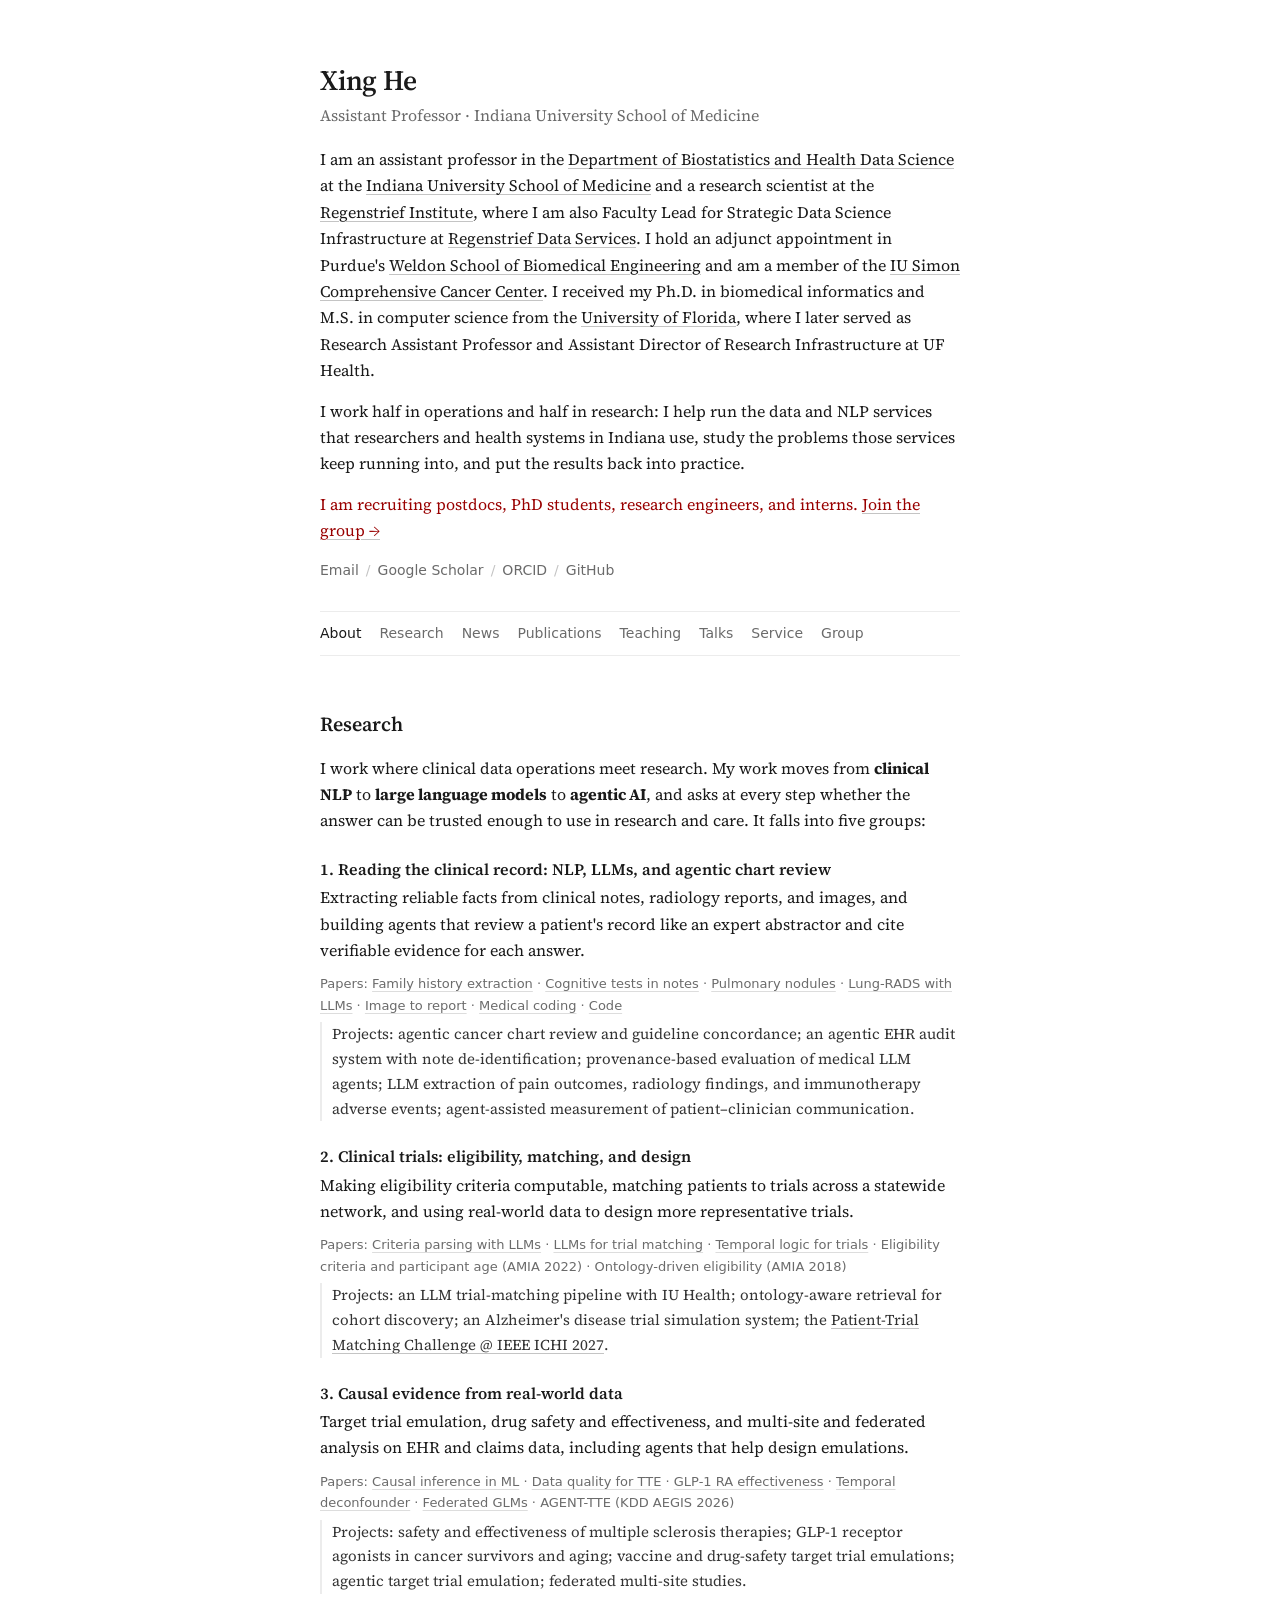
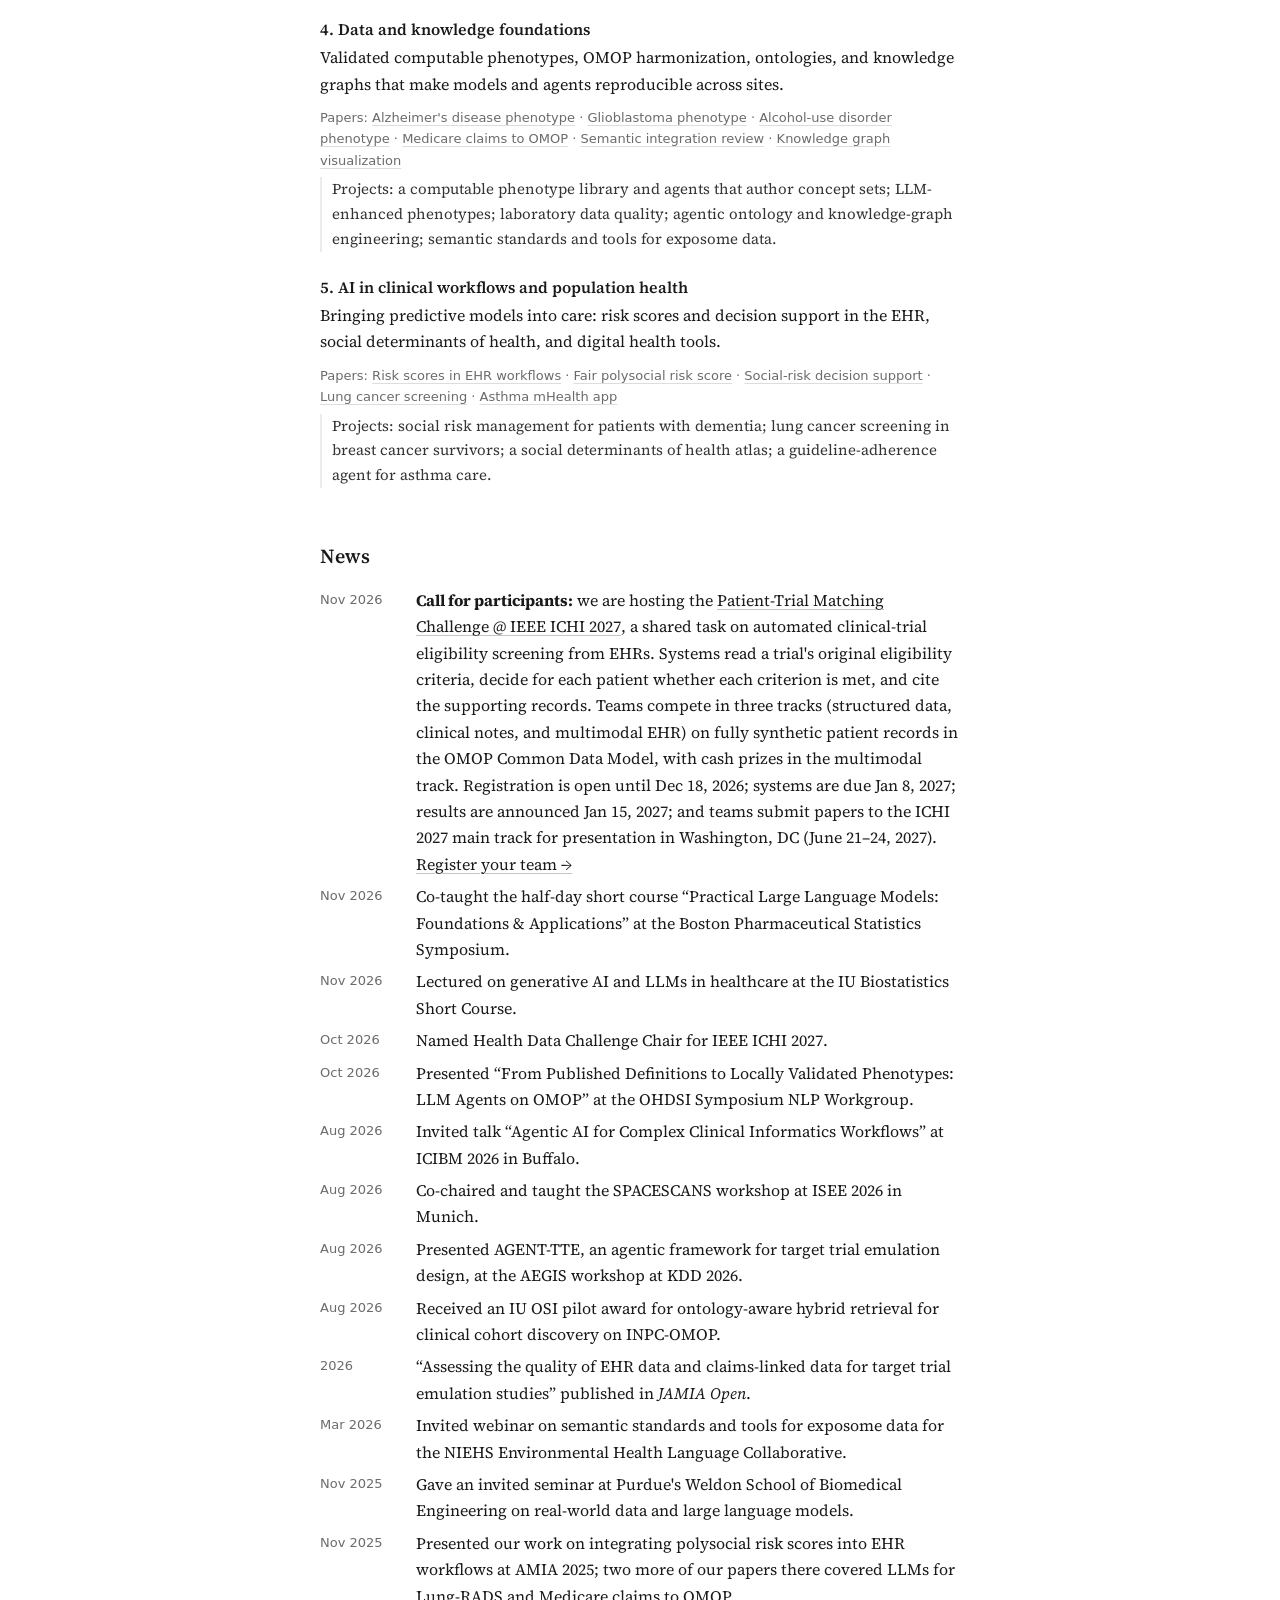
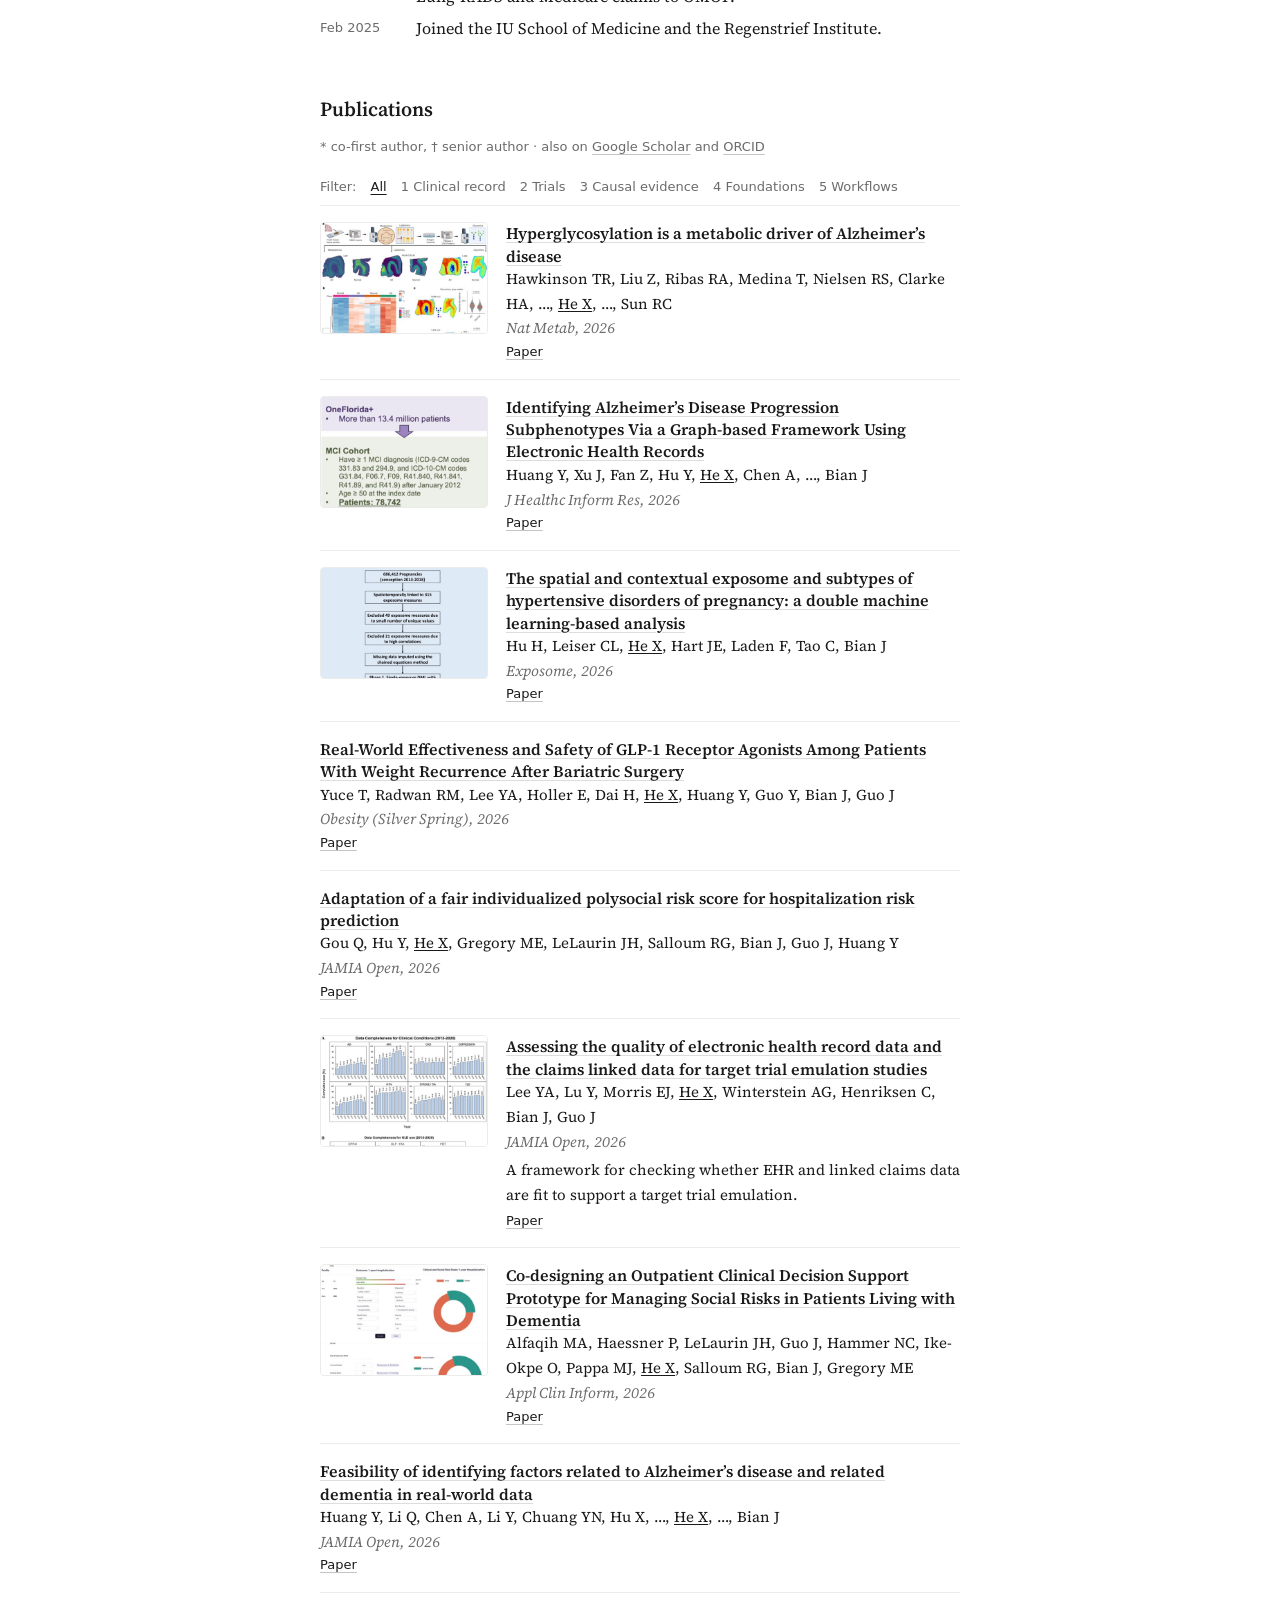
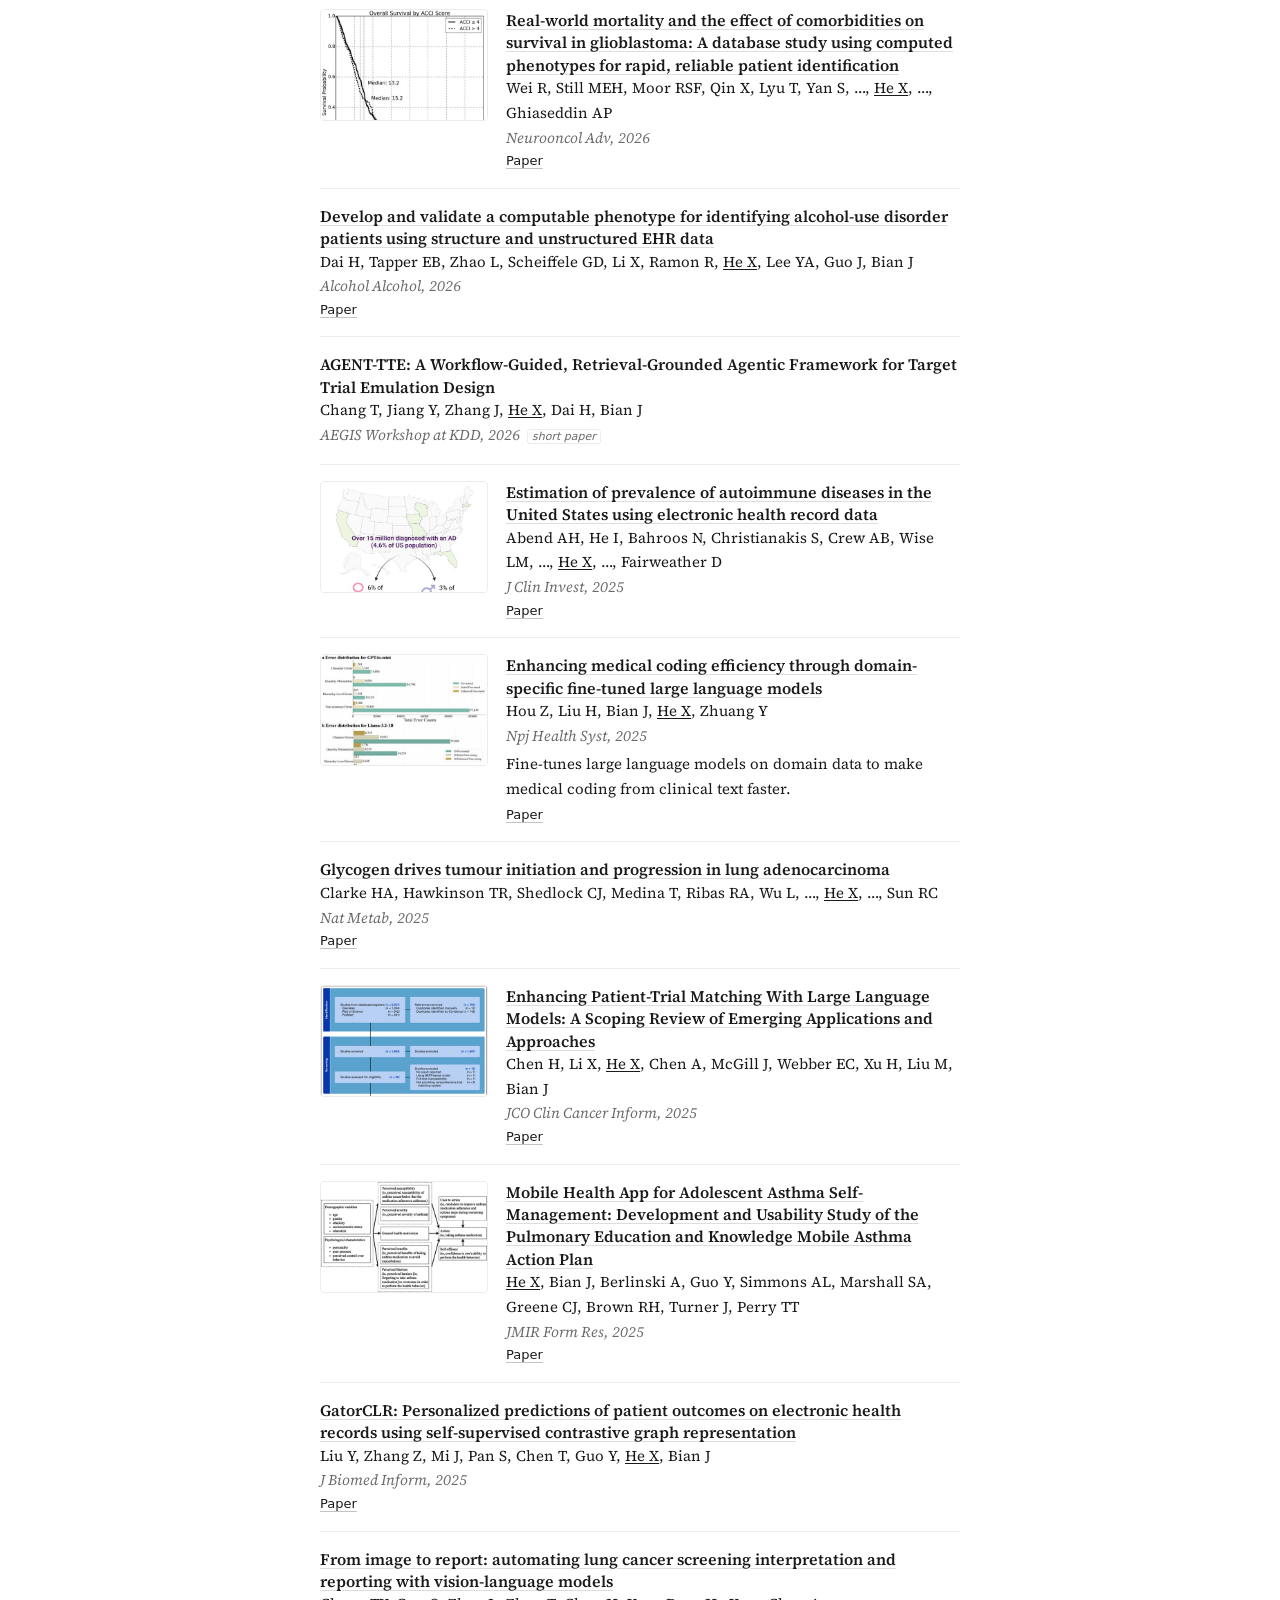
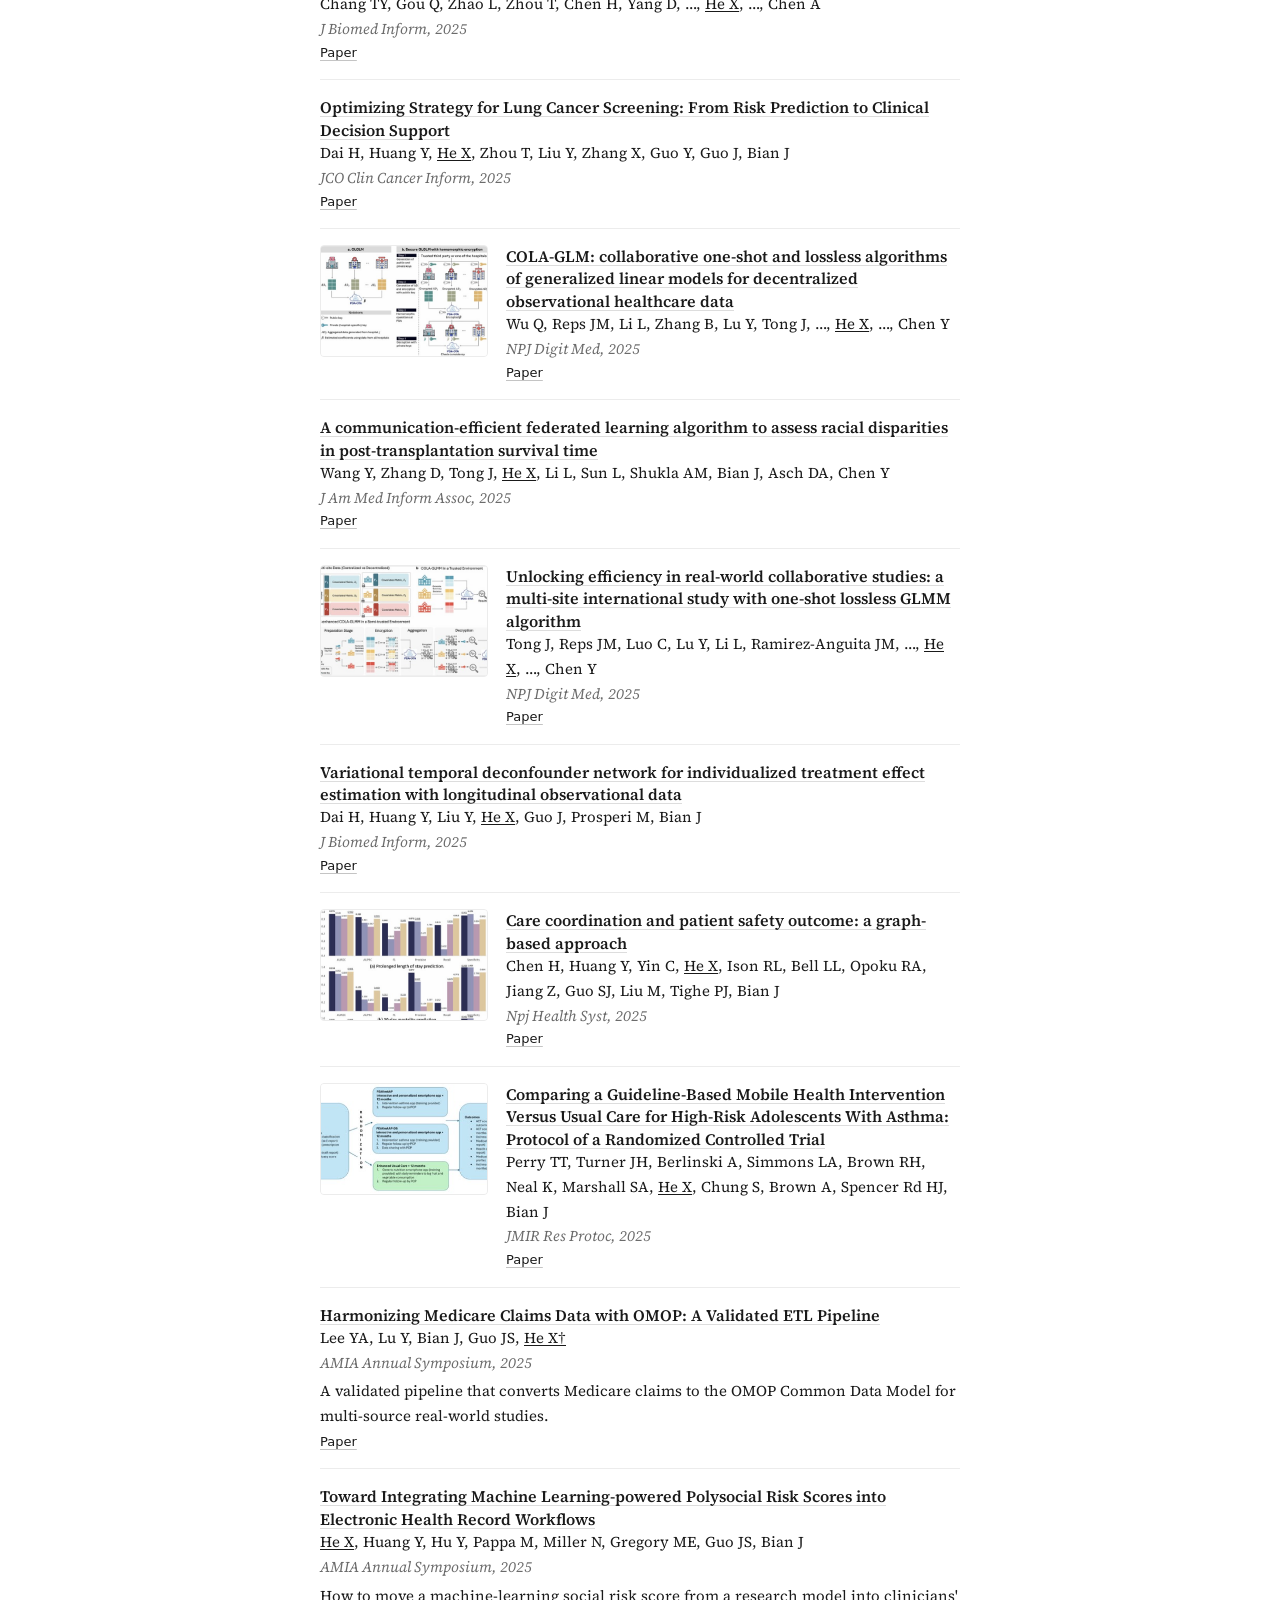
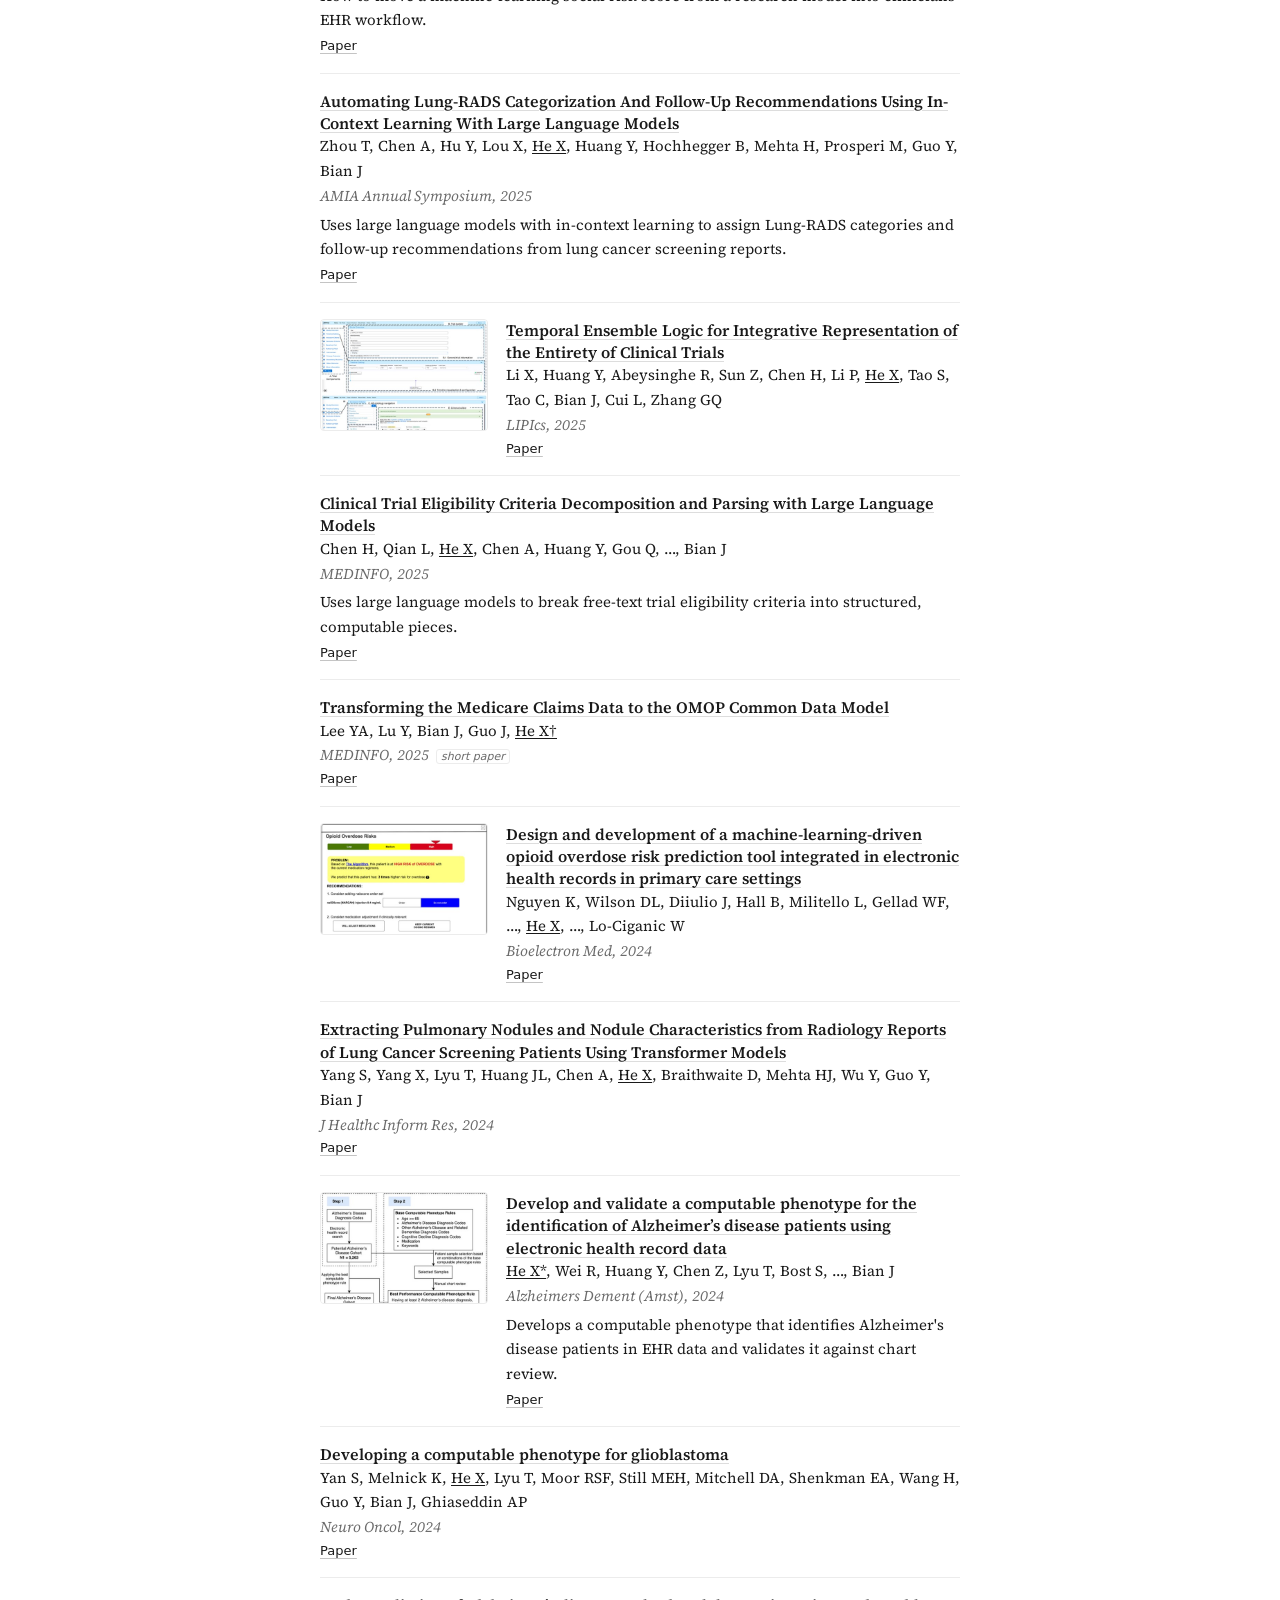
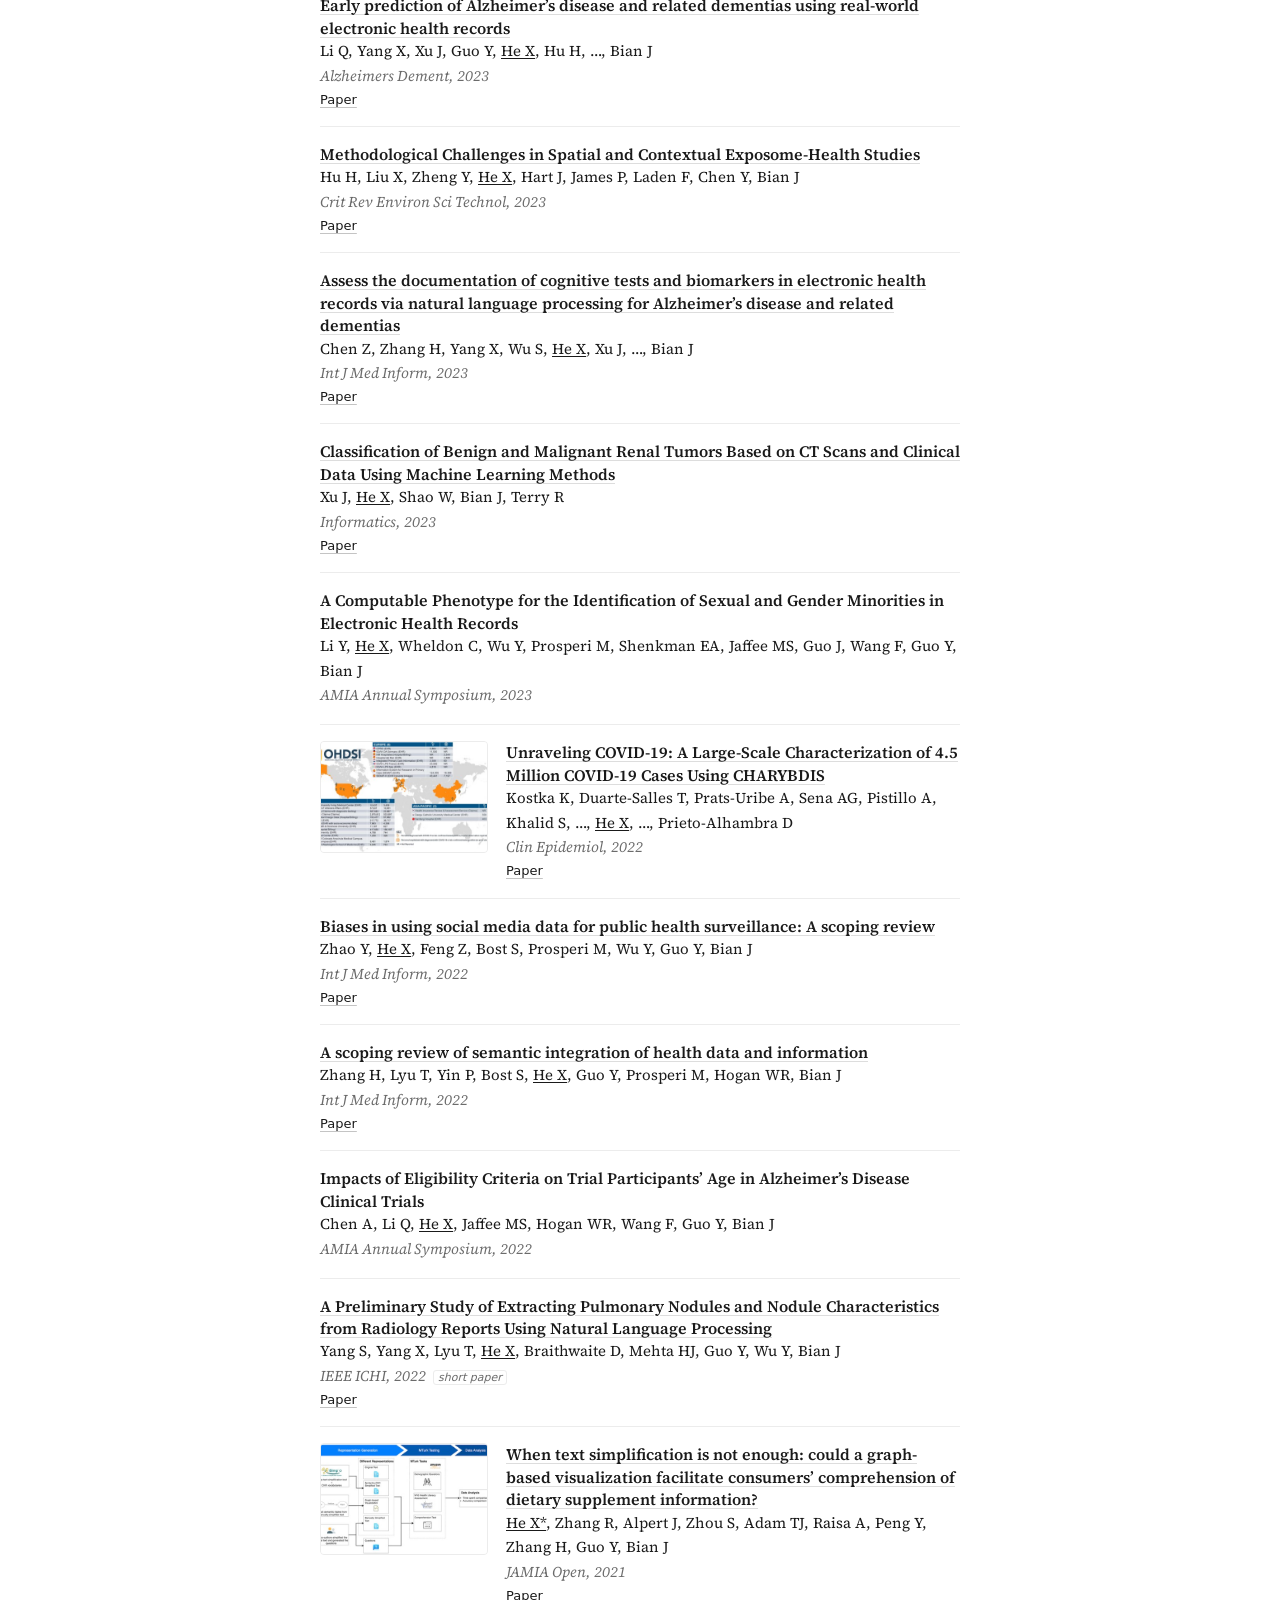
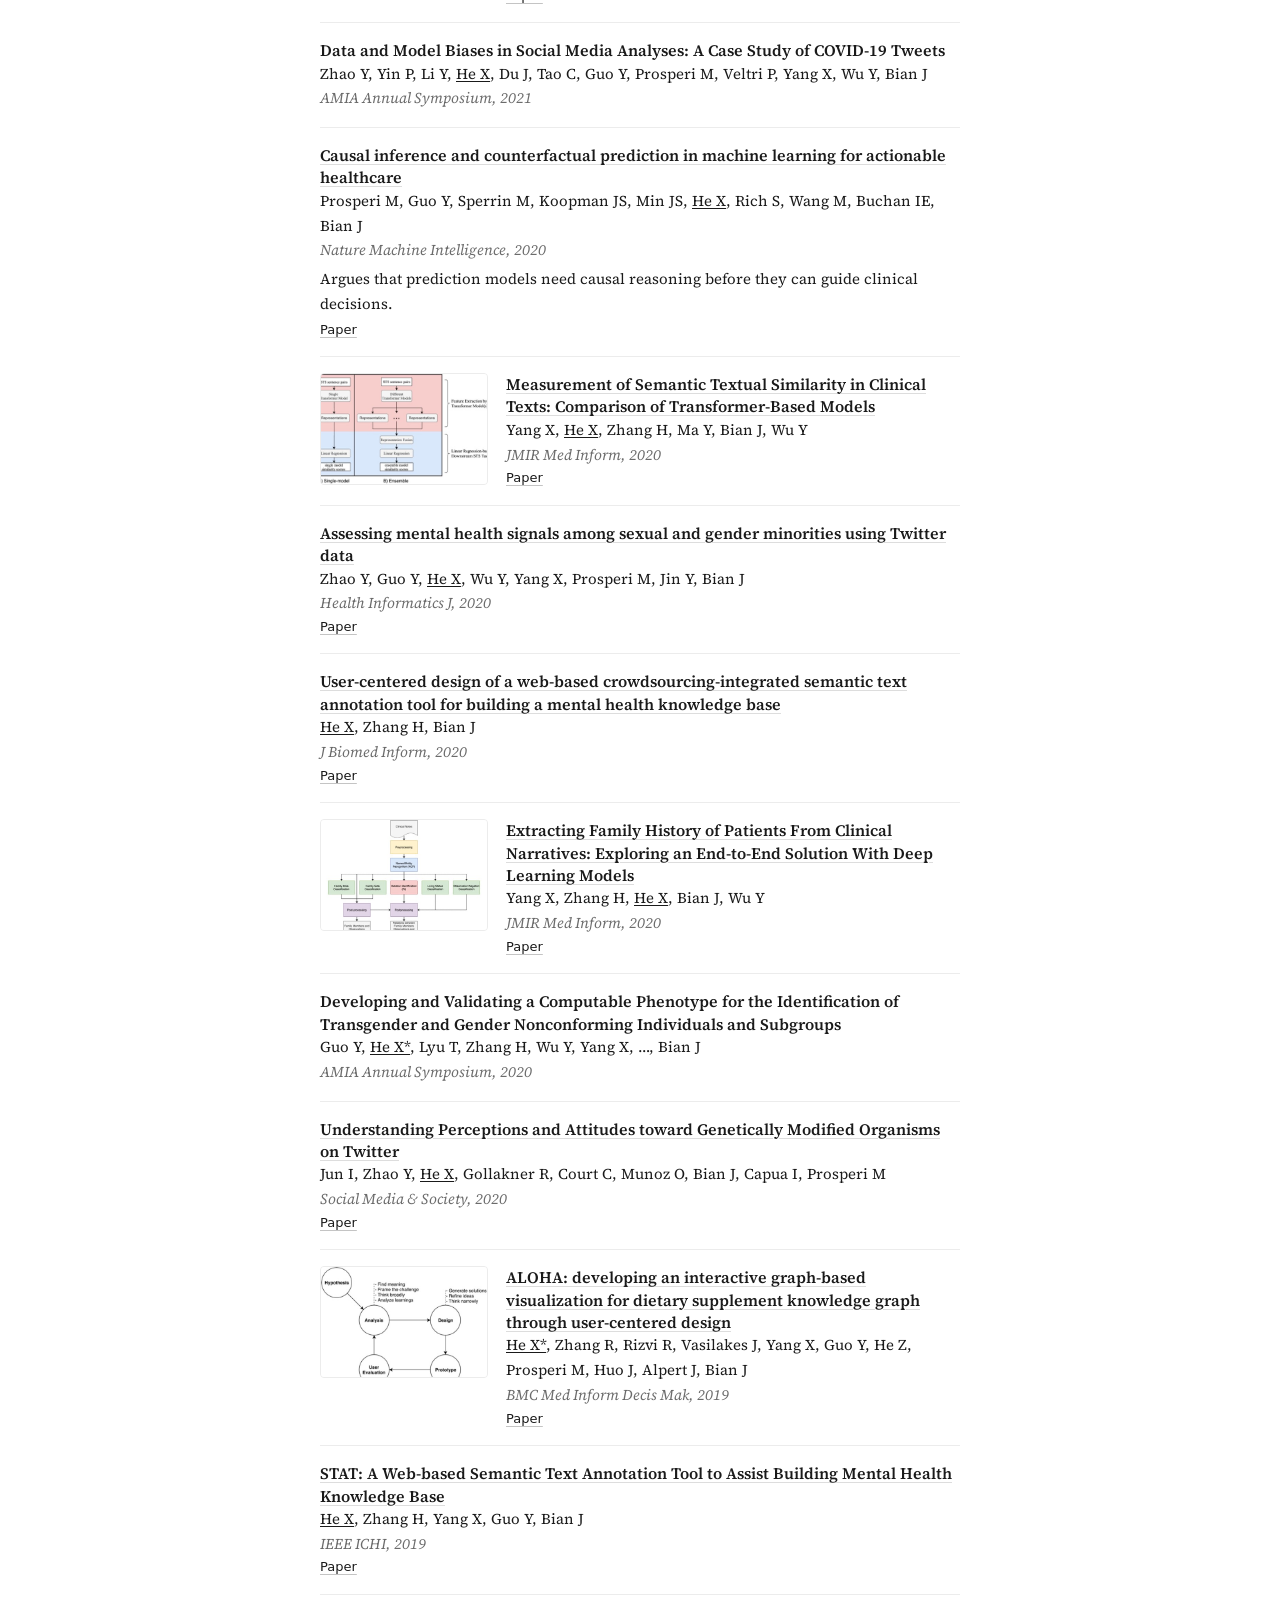
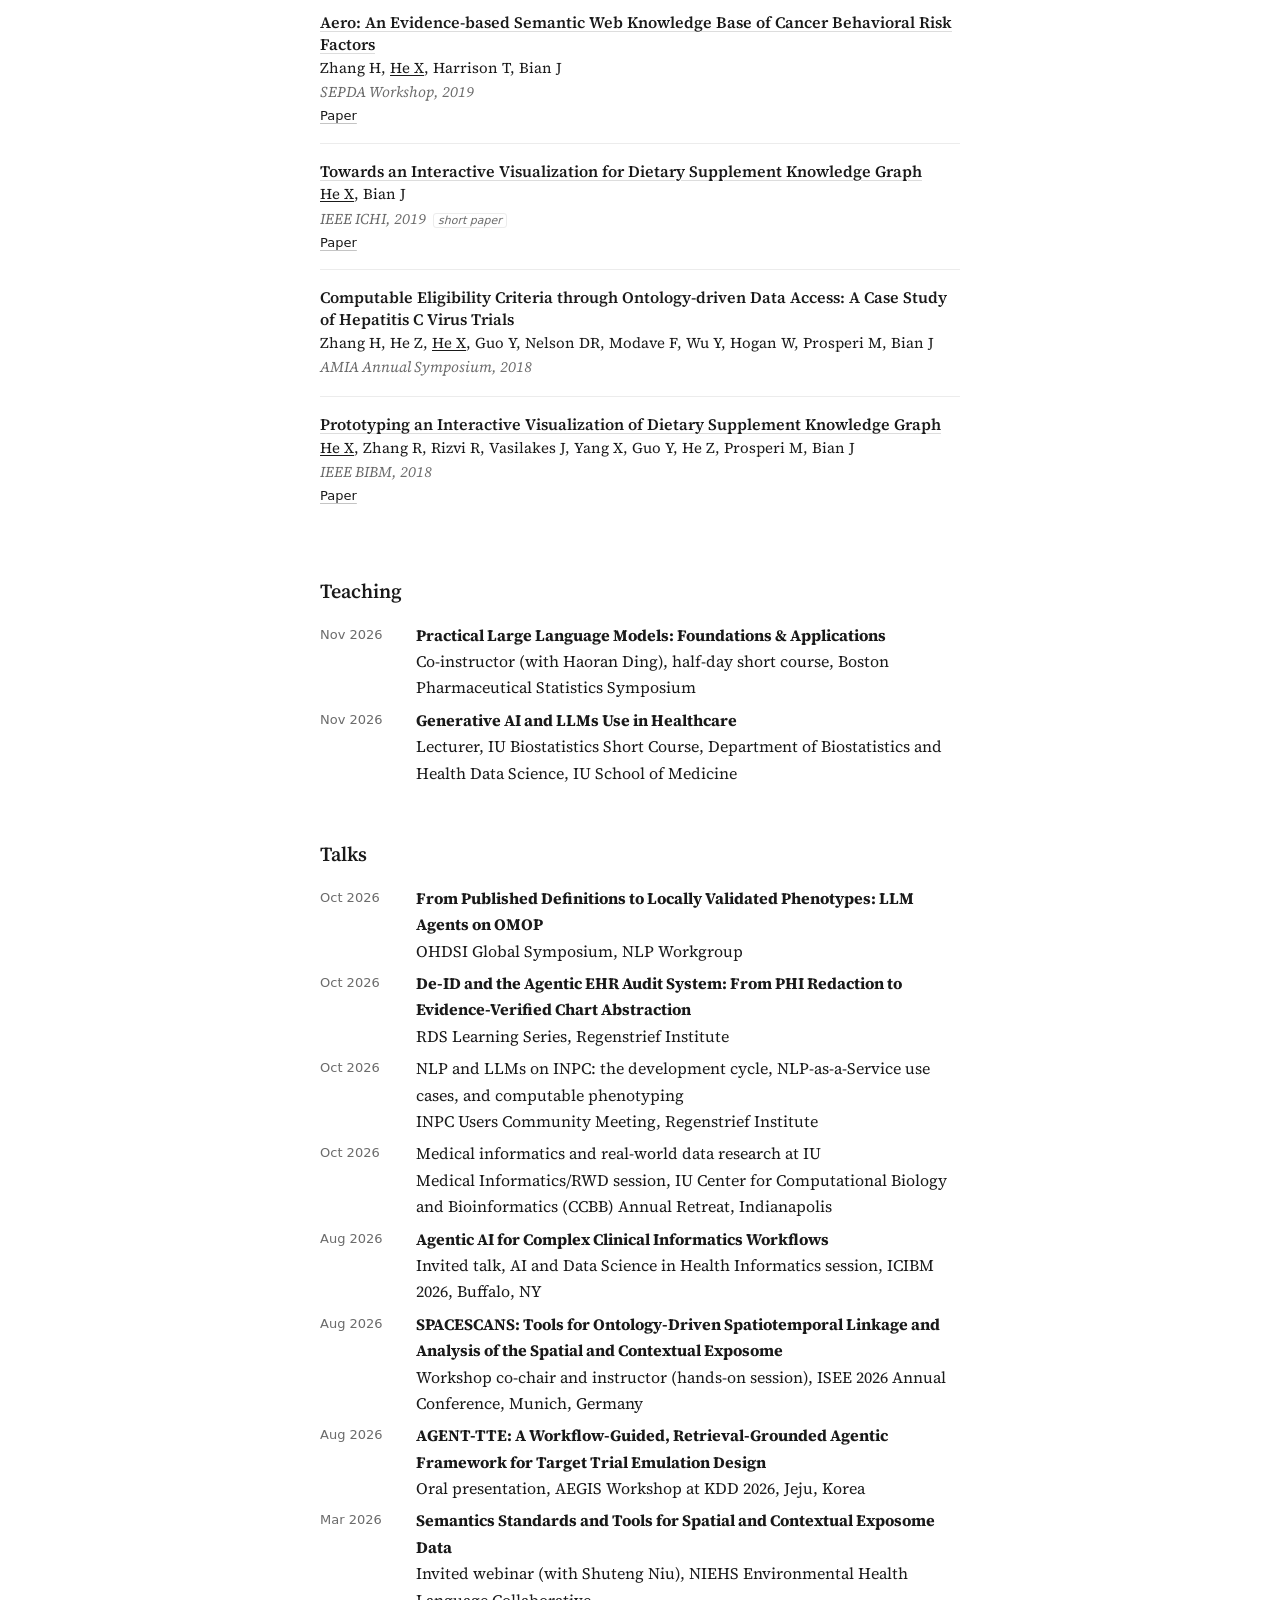
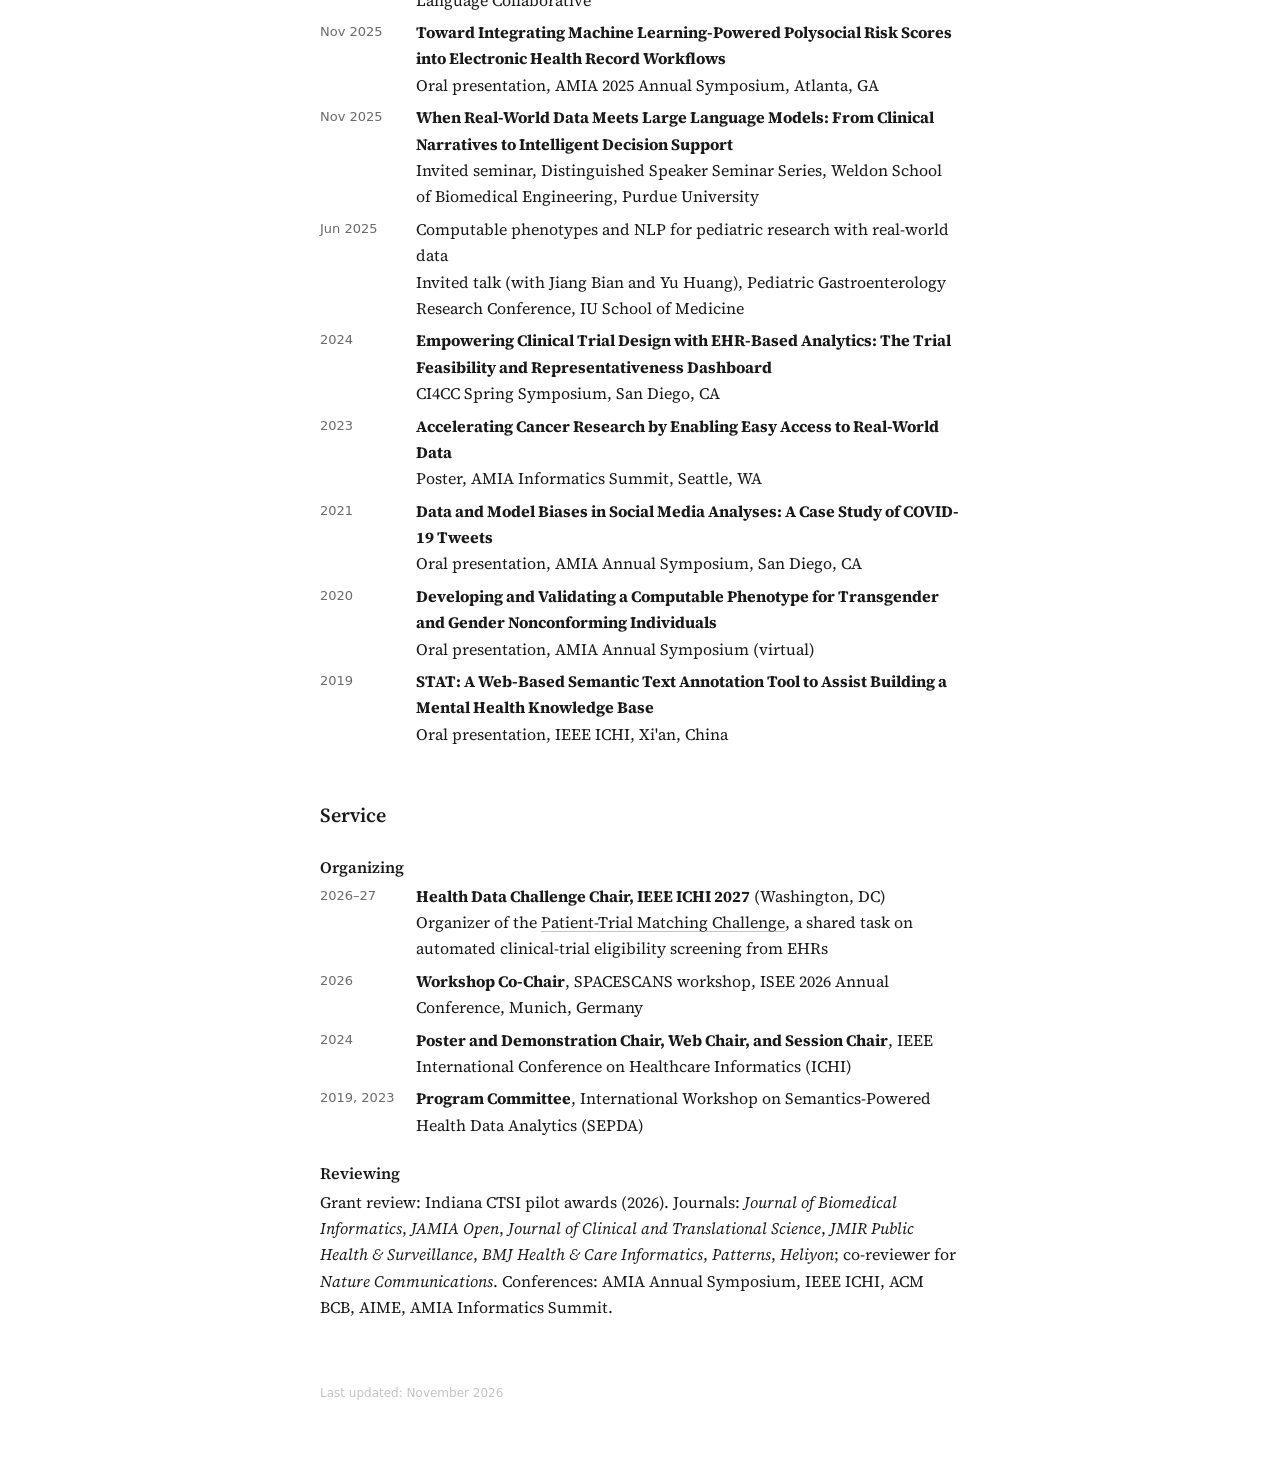
==== commit eaff80d6: "Publications: full list with figure thumbnails, drop Selected Co-Authored-By: Claude Opus 5.5 <norep" ====
--- a/index.html
+++ b/index.html
@@ -121,312 +121,467 @@
 
 <!-- PUBS:START -->
 <h2 id="publications">Publications</h2>
-<p class="note">Selected · * co-first author, † senior author · full list also on <a href="https://scholar.google.com/citations?user=LN0Utm0AAAAJ&amp;hl=en">Google Scholar</a> and <a href="https://orcid.org/0000-0003-0290-8058">ORCID</a></p>
-
-<div class="pub" data-line="foundations"><div class="t">Develop and validate a computable phenotype for the identification of Alzheimer’s disease patients using electronic health record data</div>
-<div class="a"><span class="me">He X*</span>, Wei R, Huang Y, Chen Z, Lyu T, Bost S, …, Bian J</div>
-<div class="v">Alzheimers Dement (Amst), 2024</div>
-<p class="s">Develops a computable phenotype that identifies Alzheimer&#x27;s disease patients in EHR data and validates it against chart review.</p>
-<div class="l"><a href="https://doi.org/10.1002/dad2.12613">Paper</a></div></div>
-<div class="pub" data-line="nlp"><div class="t">Automating Lung-RADS Categorization And Follow-Up Recommendations Using In-Context Learning With Large Language Models</div>
-<div class="a">Zhou T, Chen A, Hu Y, Lou X, <span class="me">He X</span>, Huang Y, Hochhegger B, Mehta H, Prosperi M, Guo Y, Bian J</div>
-<div class="v">AMIA Annual Symposium, 2025</div>
-<p class="s">Uses large language models with in-context learning to assign Lung-RADS categories and follow-up recommendations from lung cancer screening reports.</p>
-<div class="l"><a href="https://pmc.ncbi.nlm.nih.gov/articles/PMC12919574/">Paper</a></div></div>
-<div class="pub" data-line="foundations"><div class="t">Harmonizing Medicare Claims Data with OMOP: A Validated ETL Pipeline</div>
-<div class="a">Lee YA, Lu Y, Bian J, Guo JS, <span class="me">He X†</span></div>
-<div class="v">AMIA Annual Symposium, 2025</div>
-<p class="s">A validated pipeline that converts Medicare claims to the OMOP Common Data Model for multi-source real-world studies.</p>
-<div class="l"><a href="https://pmc.ncbi.nlm.nih.gov/articles/PMC12919608/">Paper</a></div></div>
-<div class="pub" data-line="workflow"><div class="t">Toward Integrating Machine Learning-powered Polysocial Risk Scores into Electronic Health Record Workflows</div>
-<div class="a"><span class="me">He X</span>, Huang Y, Hu Y, Pappa M, Miller N, Gregory ME, Guo JS, Bian J</div>
-<div class="v">AMIA Annual Symposium, 2025</div>
-<p class="s">How to move a machine-learning social risk score from a research model into clinicians&#x27; EHR workflow.</p>
-<div class="l"><a href="https://pmc.ncbi.nlm.nih.gov/articles/PMC12919456/">Paper</a></div></div>
-<div class="pub" data-line="rwe"><div class="t">Assessing the quality of electronic health record data and the claims linked data for target trial emulation studies</div>
-<div class="a">Lee YA, Lu Y, Morris EJ, <span class="me">He X</span>, Winterstein AG, Henriksen C, Bian J, Guo J</div>
-<div class="v">JAMIA Open, 2026</div>
-<p class="s">A framework for checking whether EHR and linked claims data are fit to support a target trial emulation.</p>
-<div class="l"><a href="https://doi.org/10.1093/jamiaopen/ooag102">Paper</a></div></div>
-<div class="pub" data-line="trials"><div class="t">Clinical Trial Eligibility Criteria Decomposition and Parsing with Large Language Models</div>
-<div class="a">Chen H, Qian L, <span class="me">He X</span>, Chen A, Huang Y, Gou Q, …, Bian J</div>
-<div class="v">MEDINFO, 2025</div>
-<p class="s">Uses large language models to break free-text trial eligibility criteria into structured, computable pieces.</p>
-<div class="l"><a href="https://doi.org/10.3233/shti250928">Paper</a></div></div>
-<div class="pub" data-line="nlp"><div class="t">Enhancing medical coding efficiency through domain-specific fine-tuned large language models</div>
-<div class="a">Hou Z, Liu H, Bian J, <span class="me">He X</span>, Zhuang Y</div>
-<div class="v">Npj Health Syst, 2025</div>
-<p class="s">Fine-tunes large language models on domain data to make medical coding from clinical text faster.</p>
-<div class="l"><a href="https://doi.org/10.1038/s44401-025-00018-3">Paper</a></div></div>
-<div class="pub" data-line="rwe"><div class="t">Causal inference and counterfactual prediction in machine learning for actionable healthcare</div>
-<div class="a">Prosperi M, Guo Y, Sperrin M, Koopman JS, Min JS, <span class="me">He X</span>, Rich S, Wang M, Buchan IE, Bian J</div>
-<div class="v">Nature Machine Intelligence, 2020</div>
-<p class="s">Argues that prediction models need causal reasoning before they can guide clinical decisions.</p>
-<div class="l"><a href="https://doi.org/10.1038/s42256-020-0197-y">Paper</a></div></div>
-
-<details id="allpubs">
-<summary>Show all 60 publications</summary>
-<p class="filters">Filter:
+<p class="note">* co-first author, † senior author · also on <a href="https://scholar.google.com/citations?user=LN0Utm0AAAAJ&amp;hl=en">Google Scholar</a> and <a href="https://orcid.org/0000-0003-0290-8058">ORCID</a></p>
+<p class="filters" id="pubfilters">Filter:
 <button data-f="" aria-pressed="true">All</button>
 <button data-f="nlp">1 Clinical record</button>
 <button data-f="trials">2 Trials</button>
 <button data-f="rwe">3 Causal evidence</button>
 <button data-f="foundations">4 Foundations</button>
 <button data-f="workflow">5 Workflows</button></p>
-<div class="year">2026</div>
-<div class="pub" data-line="rwe"><div class="t">Hyperglycosylation is a metabolic driver of Alzheimer’s disease</div>
+<div class="pub-list" id="publist">
+<article class="pub has-media" data-line="rwe">
+<div class="pub-media"><img src="images/thumbs/hyperglycosylation-is-a-metabolic-driver-of-alzhei.jpg" alt="" loading="lazy" decoding="async"></div>
+<div class="pub-body">
+<div class="t"><a href="https://doi.org/10.1038/s42255-026-01538-4">Hyperglycosylation is a metabolic driver of Alzheimer’s disease</a></div>
 <div class="a">Hawkinson TR, Liu Z, Ribas RA, Medina T, Nielsen RS, Clarke HA, …, <span class="me">He X</span>, …, Sun RC</div>
 <div class="v">Nat Metab, 2026</div>
-<div class="l"><a href="https://doi.org/10.1038/s42255-026-01538-4">Paper</a></div></div>
-<div class="pub" data-line="foundations"><div class="t">Identifying Alzheimer’s Disease Progression Subphenotypes Via a Graph-based Framework Using Electronic Health Records</div>
+<div class="l"><a href="https://doi.org/10.1038/s42255-026-01538-4">Paper</a></div>
+</div></article>
+<article class="pub has-media" data-line="foundations">
+<div class="pub-media"><img src="images/thumbs/identifying-alzheimer-s-disease-progression-subphe.jpg" alt="" loading="lazy" decoding="async"></div>
+<div class="pub-body">
+<div class="t"><a href="https://doi.org/10.1007/s41666-026-00230-2">Identifying Alzheimer’s Disease Progression Subphenotypes Via a Graph-based Framework Using Electronic Health Records</a></div>
 <div class="a">Huang Y, Xu J, Fan Z, Hu Y, <span class="me">He X</span>, Chen A, …, Bian J</div>
 <div class="v">J Healthc Inform Res, 2026</div>
-<div class="l"><a href="https://doi.org/10.1007/s41666-026-00230-2">Paper</a></div></div>
-<div class="pub" data-line="workflow"><div class="t">The spatial and contextual exposome and subtypes of hypertensive disorders of pregnancy: a double machine learning-based analysis</div>
+<div class="l"><a href="https://doi.org/10.1007/s41666-026-00230-2">Paper</a></div>
+</div></article>
+<article class="pub has-media" data-line="workflow">
+<div class="pub-media"><img src="images/thumbs/the-spatial-and-contextual-exposome-and-subtypes-o.jpg" alt="" loading="lazy" decoding="async"></div>
+<div class="pub-body">
+<div class="t"><a href="https://doi.org/10.1093/exposome/osag009">The spatial and contextual exposome and subtypes of hypertensive disorders of pregnancy: a double machine learning-based analysis</a></div>
 <div class="a">Hu H, Leiser CL, <span class="me">He X</span>, Hart JE, Laden F, Tao C, Bian J</div>
 <div class="v">Exposome, 2026</div>
-<div class="l"><a href="https://doi.org/10.1093/exposome/osag009">Paper</a></div></div>
-<div class="pub" data-line="rwe"><div class="t">Real-World Effectiveness and Safety of GLP-1 Receptor Agonists Among Patients With Weight Recurrence After Bariatric Surgery</div>
+<div class="l"><a href="https://doi.org/10.1093/exposome/osag009">Paper</a></div>
+</div></article>
+<article class="pub" data-line="rwe">
+<div class="pub-body">
+<div class="t"><a href="https://doi.org/10.1002/oby.70280">Real-World Effectiveness and Safety of GLP-1 Receptor Agonists Among Patients With Weight Recurrence After Bariatric Surgery</a></div>
 <div class="a">Yuce T, Radwan RM, Lee YA, Holler E, Dai H, <span class="me">He X</span>, Huang Y, Guo Y, Bian J, Guo J</div>
 <div class="v">Obesity (Silver Spring), 2026</div>
-<div class="l"><a href="https://doi.org/10.1002/oby.70280">Paper</a></div></div>
-<div class="pub" data-line="workflow"><div class="t">Adaptation of a fair individualized polysocial risk score for hospitalization risk prediction</div>
+<div class="l"><a href="https://doi.org/10.1002/oby.70280">Paper</a></div>
+</div></article>
+<article class="pub" data-line="workflow">
+<div class="pub-body">
+<div class="t"><a href="https://doi.org/10.1093/jamiaopen/ooag161">Adaptation of a fair individualized polysocial risk score for hospitalization risk prediction</a></div>
 <div class="a">Gou Q, Hu Y, <span class="me">He X</span>, Gregory ME, LeLaurin JH, Salloum RG, Bian J, Guo J, Huang Y</div>
 <div class="v">JAMIA Open, 2026</div>
-<div class="l"><a href="https://doi.org/10.1093/jamiaopen/ooag161">Paper</a></div></div>
-<div class="pub" data-line="rwe"><div class="t">Assessing the quality of electronic health record data and the claims linked data for target trial emulation studies</div>
+<div class="l"><a href="https://doi.org/10.1093/jamiaopen/ooag161">Paper</a></div>
+</div></article>
+<article class="pub has-media" data-line="rwe">
+<div class="pub-media"><img src="images/thumbs/assessing-the-quality-of-electronic-health-record.jpg" alt="" loading="lazy" decoding="async"></div>
+<div class="pub-body">
+<div class="t"><a href="https://doi.org/10.1093/jamiaopen/ooag102">Assessing the quality of electronic health record data and the claims linked data for target trial emulation studies</a></div>
 <div class="a">Lee YA, Lu Y, Morris EJ, <span class="me">He X</span>, Winterstein AG, Henriksen C, Bian J, Guo J</div>
 <div class="v">JAMIA Open, 2026</div>
-<div class="l"><a href="https://doi.org/10.1093/jamiaopen/ooag102">Paper</a></div></div>
-<div class="pub" data-line="workflow"><div class="t">Co-designing an Outpatient Clinical Decision Support Prototype for Managing Social Risks in Patients Living with Dementia</div>
+<p class="s">A framework for checking whether EHR and linked claims data are fit to support a target trial emulation.</p>
+<div class="l"><a href="https://doi.org/10.1093/jamiaopen/ooag102">Paper</a></div>
+</div></article>
+<article class="pub has-media" data-line="workflow">
+<div class="pub-media"><img src="images/thumbs/co-designing-an-outpatient-clinical-decision-suppo.jpg" alt="" loading="lazy" decoding="async"></div>
+<div class="pub-body">
+<div class="t"><a href="https://doi.org/10.1055/a-2917-6503">Co-designing an Outpatient Clinical Decision Support Prototype for Managing Social Risks in Patients Living with Dementia</a></div>
 <div class="a">Alfaqih MA, Haessner P, LeLaurin JH, Guo J, Hammer NC, Ike-Okpe O, Pappa MJ, <span class="me">He X</span>, Salloum RG, Bian J, Gregory ME</div>
 <div class="v">Appl Clin Inform, 2026</div>
-<div class="l"><a href="https://doi.org/10.1055/a-2917-6503">Paper</a></div></div>
-<div class="pub" data-line="rwe"><div class="t">Feasibility of identifying factors related to Alzheimer’s disease and related dementia in real-world data</div>
+<div class="l"><a href="https://doi.org/10.1055/a-2917-6503">Paper</a></div>
+</div></article>
+<article class="pub" data-line="rwe">
+<div class="pub-body">
+<div class="t"><a href="https://doi.org/10.1093/jamiaopen/ooag060">Feasibility of identifying factors related to Alzheimer’s disease and related dementia in real-world data</a></div>
 <div class="a">Huang Y, Li Q, Chen A, Li Y, Chuang YN, Hu X, …, <span class="me">He X</span>, …, Bian J</div>
 <div class="v">JAMIA Open, 2026</div>
-<div class="l"><a href="https://doi.org/10.1093/jamiaopen/ooag060">Paper</a></div></div>
-<div class="pub" data-line="rwe"><div class="t">Real-world mortality and the effect of comorbidities on survival in glioblastoma: A database study using computed phenotypes for rapid, reliable patient identification</div>
+<div class="l"><a href="https://doi.org/10.1093/jamiaopen/ooag060">Paper</a></div>
+</div></article>
+<article class="pub has-media" data-line="rwe">
+<div class="pub-media"><img src="images/thumbs/real-world-mortality-and-the-effect-of-comorbiditi.jpg" alt="" loading="lazy" decoding="async"></div>
+<div class="pub-body">
+<div class="t"><a href="https://doi.org/10.1093/noajnl/vdag098">Real-world mortality and the effect of comorbidities on survival in glioblastoma: A database study using computed phenotypes for rapid, reliable patient identification</a></div>
 <div class="a">Wei R, Still MEH, Moor RSF, Qin X, Lyu T, Yan S, …, <span class="me">He X</span>, …, Ghiaseddin AP</div>
 <div class="v">Neurooncol Adv, 2026</div>
-<div class="l"><a href="https://doi.org/10.1093/noajnl/vdag098">Paper</a></div></div>
-<div class="pub" data-line="foundations"><div class="t">Develop and validate a computable phenotype for identifying alcohol-use disorder patients using structure and unstructured EHR data</div>
+<div class="l"><a href="https://doi.org/10.1093/noajnl/vdag098">Paper</a></div>
+</div></article>
+<article class="pub" data-line="foundations">
+<div class="pub-body">
+<div class="t"><a href="https://doi.org/10.1093/alcalc/agaf086">Develop and validate a computable phenotype for identifying alcohol-use disorder patients using structure and unstructured EHR data</a></div>
 <div class="a">Dai H, Tapper EB, Zhao L, Scheiffele GD, Li X, Ramon R, <span class="me">He X</span>, Lee YA, Guo J, Bian J</div>
 <div class="v">Alcohol Alcohol, 2026</div>
-<div class="l"><a href="https://doi.org/10.1093/alcalc/agaf086">Paper</a></div></div>
-<div class="pub" data-line="rwe"><div class="t">AGENT-TTE: A Workflow-Guided, Retrieval-Grounded Agentic Framework for Target Trial Emulation Design</div>
+<div class="l"><a href="https://doi.org/10.1093/alcalc/agaf086">Paper</a></div>
+</div></article>
+<article class="pub" data-line="rwe">
+<div class="pub-body">
+<div class="t">AGENT-TTE: A Workflow-Guided, Retrieval-Grounded Agentic Framework for Target Trial Emulation Design</div>
 <div class="a">Chang T, Jiang Y, Zhang J, <span class="me">He X</span>, Dai H, Bian J</div>
-<div class="v">AEGIS Workshop at KDD, 2026 <span class="tag">short paper</span></div></div>
-<div class="year">2025</div>
-<div class="pub" data-line="rwe"><div class="t">Estimation of prevalence of autoimmune diseases in the United States using electronic health record data</div>
+<div class="v">AEGIS Workshop at KDD, 2026 <span class="tag">short paper</span></div>
+</div></article>
+<article class="pub has-media" data-line="rwe">
+<div class="pub-media"><img src="images/thumbs/estimation-of-prevalence-of-autoimmune-diseases-in.jpg" alt="" loading="lazy" decoding="async"></div>
+<div class="pub-body">
+<div class="t"><a href="https://doi.org/10.1172/jci178722">Estimation of prevalence of autoimmune diseases in the United States using electronic health record data</a></div>
 <div class="a">Abend AH, He I, Bahroos N, Christianakis S, Crew AB, Wise LM, …, <span class="me">He X</span>, …, Fairweather D</div>
 <div class="v">J Clin Invest, 2025</div>
-<div class="l"><a href="https://doi.org/10.1172/jci178722">Paper</a></div></div>
-<div class="pub" data-line="nlp"><div class="t">Enhancing medical coding efficiency through domain-specific fine-tuned large language models</div>
+<div class="l"><a href="https://doi.org/10.1172/jci178722">Paper</a></div>
+</div></article>
+<article class="pub has-media" data-line="nlp">
+<div class="pub-media"><img src="images/thumbs/enhancing-medical-coding-efficiency-through-domain.jpg" alt="" loading="lazy" decoding="async"></div>
+<div class="pub-body">
+<div class="t"><a href="https://doi.org/10.1038/s44401-025-00018-3">Enhancing medical coding efficiency through domain-specific fine-tuned large language models</a></div>
 <div class="a">Hou Z, Liu H, Bian J, <span class="me">He X</span>, Zhuang Y</div>
 <div class="v">Npj Health Syst, 2025</div>
-<div class="l"><a href="https://doi.org/10.1038/s44401-025-00018-3">Paper</a></div></div>
-<div class="pub" data-line="rwe"><div class="t">Glycogen drives tumour initiation and progression in lung adenocarcinoma</div>
+<p class="s">Fine-tunes large language models on domain data to make medical coding from clinical text faster.</p>
+<div class="l"><a href="https://doi.org/10.1038/s44401-025-00018-3">Paper</a></div>
+</div></article>
+<article class="pub" data-line="rwe">
+<div class="pub-body">
+<div class="t"><a href="https://doi.org/10.1038/s42255-025-01243-8">Glycogen drives tumour initiation and progression in lung adenocarcinoma</a></div>
 <div class="a">Clarke HA, Hawkinson TR, Shedlock CJ, Medina T, Ribas RA, Wu L, …, <span class="me">He X</span>, …, Sun RC</div>
 <div class="v">Nat Metab, 2025</div>
-<div class="l"><a href="https://doi.org/10.1038/s42255-025-01243-8">Paper</a></div></div>
-<div class="pub" data-line="trials"><div class="t">Enhancing Patient-Trial Matching With Large Language Models: A Scoping Review of Emerging Applications and Approaches</div>
+<div class="l"><a href="https://doi.org/10.1038/s42255-025-01243-8">Paper</a></div>
+</div></article>
+<article class="pub has-media" data-line="trials">
+<div class="pub-media"><img src="images/thumbs/enhancing-patient-trial-matching-with-large-langua.jpg" alt="" loading="lazy" decoding="async"></div>
+<div class="pub-body">
+<div class="t"><a href="https://doi.org/10.1200/cci-25-00071">Enhancing Patient-Trial Matching With Large Language Models: A Scoping Review of Emerging Applications and Approaches</a></div>
 <div class="a">Chen H, Li X, <span class="me">He X</span>, Chen A, McGill J, Webber EC, Xu H, Liu M, Bian J</div>
 <div class="v">JCO Clin Cancer Inform, 2025</div>
-<div class="l"><a href="https://doi.org/10.1200/cci-25-00071">Paper</a></div></div>
-<div class="pub" data-line="workflow"><div class="t">Mobile Health App for Adolescent Asthma Self-Management: Development and Usability Study of the Pulmonary Education and Knowledge Mobile Asthma Action Plan</div>
+<div class="l"><a href="https://doi.org/10.1200/cci-25-00071">Paper</a></div>
+</div></article>
+<article class="pub has-media" data-line="workflow">
+<div class="pub-media"><img src="images/thumbs/mobile-health-app-for-adolescent-asthma-self-manag.jpg" alt="" loading="lazy" decoding="async"></div>
+<div class="pub-body">
+<div class="t"><a href="https://doi.org/10.2196/64212">Mobile Health App for Adolescent Asthma Self-Management: Development and Usability Study of the Pulmonary Education and Knowledge Mobile Asthma Action Plan</a></div>
 <div class="a"><span class="me">He X</span>, Bian J, Berlinski A, Guo Y, Simmons AL, Marshall SA, Greene CJ, Brown RH, Turner J, Perry TT</div>
 <div class="v">JMIR Form Res, 2025</div>
-<div class="l"><a href="https://doi.org/10.2196/64212">Paper</a></div></div>
-<div class="pub" data-line="workflow"><div class="t">GatorCLR: Personalized predictions of patient outcomes on electronic health records using self-supervised contrastive graph representation</div>
+<div class="l"><a href="https://doi.org/10.2196/64212">Paper</a></div>
+</div></article>
+<article class="pub" data-line="workflow">
+<div class="pub-body">
+<div class="t"><a href="https://doi.org/10.1016/j.jbi.2025.104851">GatorCLR: Personalized predictions of patient outcomes on electronic health records using self-supervised contrastive graph representation</a></div>
 <div class="a">Liu Y, Zhang Z, Mi J, Pan S, Chen T, Guo Y, <span class="me">He X</span>, Bian J</div>
 <div class="v">J Biomed Inform, 2025</div>
-<div class="l"><a href="https://doi.org/10.1016/j.jbi.2025.104851">Paper</a></div></div>
-<div class="pub" data-line="nlp"><div class="t">From image to report: automating lung cancer screening interpretation and reporting with vision-language models</div>
+<div class="l"><a href="https://doi.org/10.1016/j.jbi.2025.104851">Paper</a></div>
+</div></article>
+<article class="pub" data-line="nlp">
+<div class="pub-body">
+<div class="t"><a href="https://doi.org/10.1016/j.jbi.2025.104931">From image to report: automating lung cancer screening interpretation and reporting with vision-language models</a></div>
 <div class="a">Chang TY, Gou Q, Zhao L, Zhou T, Chen H, Yang D, …, <span class="me">He X</span>, …, Chen A</div>
 <div class="v">J Biomed Inform, 2025</div>
-<div class="l"><a href="https://doi.org/10.1016/j.jbi.2025.104931">Paper</a></div></div>
-<div class="pub" data-line="workflow"><div class="t">Optimizing Strategy for Lung Cancer Screening: From Risk Prediction to Clinical Decision Support</div>
+<div class="l"><a href="https://doi.org/10.1016/j.jbi.2025.104931">Paper</a></div>
+</div></article>
+<article class="pub" data-line="workflow">
+<div class="pub-body">
+<div class="t"><a href="https://doi.org/10.1200/cci-24-00291">Optimizing Strategy for Lung Cancer Screening: From Risk Prediction to Clinical Decision Support</a></div>
 <div class="a">Dai H, Huang Y, <span class="me">He X</span>, Zhou T, Liu Y, Zhang X, Guo Y, Guo J, Bian J</div>
 <div class="v">JCO Clin Cancer Inform, 2025</div>
-<div class="l"><a href="https://doi.org/10.1200/cci-24-00291">Paper</a></div></div>
-<div class="pub" data-line="rwe"><div class="t">COLA-GLM: collaborative one-shot and lossless algorithms of generalized linear models for decentralized observational healthcare data</div>
+<div class="l"><a href="https://doi.org/10.1200/cci-24-00291">Paper</a></div>
+</div></article>
+<article class="pub has-media" data-line="rwe">
+<div class="pub-media"><img src="images/thumbs/cola-glm-collaborative-one-shot-and-lossless-algor.jpg" alt="" loading="lazy" decoding="async"></div>
+<div class="pub-body">
+<div class="t"><a href="https://doi.org/10.1038/s41746-025-01781-1">COLA-GLM: collaborative one-shot and lossless algorithms of generalized linear models for decentralized observational healthcare data</a></div>
 <div class="a">Wu Q, Reps JM, Li L, Zhang B, Lu Y, Tong J, …, <span class="me">He X</span>, …, Chen Y</div>
 <div class="v">NPJ Digit Med, 2025</div>
-<div class="l"><a href="https://doi.org/10.1038/s41746-025-01781-1">Paper</a></div></div>
-<div class="pub" data-line="rwe"><div class="t">A communication-efficient federated learning algorithm to assess racial disparities in post-transplantation survival time</div>
+<div class="l"><a href="https://doi.org/10.1038/s41746-025-01781-1">Paper</a></div>
+</div></article>
+<article class="pub" data-line="rwe">
+<div class="pub-body">
+<div class="t"><a href="https://doi.org/10.1093/jamia/ocaf138">A communication-efficient federated learning algorithm to assess racial disparities in post-transplantation survival time</a></div>
 <div class="a">Wang Y, Zhang D, Tong J, <span class="me">He X</span>, Li L, Sun L, Shukla AM, Bian J, Asch DA, Chen Y</div>
 <div class="v">J Am Med Inform Assoc, 2025</div>
-<div class="l"><a href="https://doi.org/10.1093/jamia/ocaf138">Paper</a></div></div>
-<div class="pub" data-line="rwe"><div class="t">Unlocking efficiency in real-world collaborative studies: a multi-site international study with one-shot lossless GLMM algorithm</div>
+<div class="l"><a href="https://doi.org/10.1093/jamia/ocaf138">Paper</a></div>
+</div></article>
+<article class="pub has-media" data-line="rwe">
+<div class="pub-media"><img src="images/thumbs/unlocking-efficiency-in-real-world-collaborative-s.jpg" alt="" loading="lazy" decoding="async"></div>
+<div class="pub-body">
+<div class="t"><a href="https://doi.org/10.1038/s41746-025-01846-1">Unlocking efficiency in real-world collaborative studies: a multi-site international study with one-shot lossless GLMM algorithm</a></div>
 <div class="a">Tong J, Reps JM, Luo C, Lu Y, Li L, Ramirez-Anguita JM, …, <span class="me">He X</span>, …, Chen Y</div>
 <div class="v">NPJ Digit Med, 2025</div>
-<div class="l"><a href="https://doi.org/10.1038/s41746-025-01846-1">Paper</a></div></div>
-<div class="pub" data-line="rwe"><div class="t">Variational temporal deconfounder network for individualized treatment effect estimation with longitudinal observational data</div>
+<div class="l"><a href="https://doi.org/10.1038/s41746-025-01846-1">Paper</a></div>
+</div></article>
+<article class="pub" data-line="rwe">
+<div class="pub-body">
+<div class="t"><a href="https://doi.org/10.1016/j.jbi.2025.104880">Variational temporal deconfounder network for individualized treatment effect estimation with longitudinal observational data</a></div>
 <div class="a">Dai H, Huang Y, Liu Y, <span class="me">He X</span>, Guo J, Prosperi M, Bian J</div>
 <div class="v">J Biomed Inform, 2025</div>
-<div class="l"><a href="https://doi.org/10.1016/j.jbi.2025.104880">Paper</a></div></div>
-<div class="pub" data-line="workflow"><div class="t">Care coordination and patient safety outcome: a graph-based approach</div>
+<div class="l"><a href="https://doi.org/10.1016/j.jbi.2025.104880">Paper</a></div>
+</div></article>
+<article class="pub has-media" data-line="workflow">
+<div class="pub-media"><img src="images/thumbs/care-coordination-and-patient-safety-outcome-a-gra.jpg" alt="" loading="lazy" decoding="async"></div>
+<div class="pub-body">
+<div class="t"><a href="https://doi.org/10.1038/s44401-025-00020-9">Care coordination and patient safety outcome: a graph-based approach</a></div>
 <div class="a">Chen H, Huang Y, Yin C, <span class="me">He X</span>, Ison RL, Bell LL, Opoku RA, Jiang Z, Guo SJ, Liu M, Tighe PJ, Bian J</div>
 <div class="v">Npj Health Syst, 2025</div>
-<div class="l"><a href="https://doi.org/10.1038/s44401-025-00020-9">Paper</a></div></div>
-<div class="pub" data-line="workflow"><div class="t">Comparing a Guideline-Based Mobile Health Intervention Versus Usual Care for High-Risk Adolescents With Asthma: Protocol of a Randomized Controlled Trial</div>
+<div class="l"><a href="https://doi.org/10.1038/s44401-025-00020-9">Paper</a></div>
+</div></article>
+<article class="pub has-media" data-line="workflow">
+<div class="pub-media"><img src="images/thumbs/comparing-a-guideline-based-mobile-health-interven.jpg" alt="" loading="lazy" decoding="async"></div>
+<div class="pub-body">
+<div class="t"><a href="https://doi.org/10.2196/69903">Comparing a Guideline-Based Mobile Health Intervention Versus Usual Care for High-Risk Adolescents With Asthma: Protocol of a Randomized Controlled Trial</a></div>
 <div class="a">Perry TT, Turner JH, Berlinski A, Simmons LA, Brown RH, Neal K, Marshall SA, <span class="me">He X</span>, Chung S, Brown A, Spencer Rd HJ, Bian J</div>
 <div class="v">JMIR Res Protoc, 2025</div>
-<div class="l"><a href="https://doi.org/10.2196/69903">Paper</a></div></div>
-<div class="pub" data-line="foundations"><div class="t">Harmonizing Medicare Claims Data with OMOP: A Validated ETL Pipeline</div>
+<div class="l"><a href="https://doi.org/10.2196/69903">Paper</a></div>
+</div></article>
+<article class="pub" data-line="foundations">
+<div class="pub-body">
+<div class="t"><a href="https://pmc.ncbi.nlm.nih.gov/articles/PMC12919608/">Harmonizing Medicare Claims Data with OMOP: A Validated ETL Pipeline</a></div>
 <div class="a">Lee YA, Lu Y, Bian J, Guo JS, <span class="me">He X†</span></div>
 <div class="v">AMIA Annual Symposium, 2025</div>
-<div class="l"><a href="https://pmc.ncbi.nlm.nih.gov/articles/PMC12919608/">Paper</a></div></div>
-<div class="pub" data-line="workflow"><div class="t">Toward Integrating Machine Learning-powered Polysocial Risk Scores into Electronic Health Record Workflows</div>
+<p class="s">A validated pipeline that converts Medicare claims to the OMOP Common Data Model for multi-source real-world studies.</p>
+<div class="l"><a href="https://pmc.ncbi.nlm.nih.gov/articles/PMC12919608/">Paper</a></div>
+</div></article>
+<article class="pub" data-line="workflow">
+<div class="pub-body">
+<div class="t"><a href="https://pmc.ncbi.nlm.nih.gov/articles/PMC12919456/">Toward Integrating Machine Learning-powered Polysocial Risk Scores into Electronic Health Record Workflows</a></div>
 <div class="a"><span class="me">He X</span>, Huang Y, Hu Y, Pappa M, Miller N, Gregory ME, Guo JS, Bian J</div>
 <div class="v">AMIA Annual Symposium, 2025</div>
-<div class="l"><a href="https://pmc.ncbi.nlm.nih.gov/articles/PMC12919456/">Paper</a></div></div>
-<div class="pub" data-line="nlp"><div class="t">Automating Lung-RADS Categorization And Follow-Up Recommendations Using In-Context Learning With Large Language Models</div>
+<p class="s">How to move a machine-learning social risk score from a research model into clinicians&#x27; EHR workflow.</p>
+<div class="l"><a href="https://pmc.ncbi.nlm.nih.gov/articles/PMC12919456/">Paper</a></div>
+</div></article>
+<article class="pub" data-line="nlp">
+<div class="pub-body">
+<div class="t"><a href="https://pmc.ncbi.nlm.nih.gov/articles/PMC12919574/">Automating Lung-RADS Categorization And Follow-Up Recommendations Using In-Context Learning With Large Language Models</a></div>
 <div class="a">Zhou T, Chen A, Hu Y, Lou X, <span class="me">He X</span>, Huang Y, Hochhegger B, Mehta H, Prosperi M, Guo Y, Bian J</div>
 <div class="v">AMIA Annual Symposium, 2025</div>
-<div class="l"><a href="https://pmc.ncbi.nlm.nih.gov/articles/PMC12919574/">Paper</a></div></div>
-<div class="pub" data-line="trials"><div class="t">Temporal Ensemble Logic for Integrative Representation of the Entirety of Clinical Trials</div>
+<p class="s">Uses large language models with in-context learning to assign Lung-RADS categories and follow-up recommendations from lung cancer screening reports.</p>
+<div class="l"><a href="https://pmc.ncbi.nlm.nih.gov/articles/PMC12919574/">Paper</a></div>
+</div></article>
+<article class="pub has-media" data-line="trials">
+<div class="pub-media"><img src="images/thumbs/temporal-ensemble-logic-for-integrative-representa.jpg" alt="" loading="lazy" decoding="async"></div>
+<div class="pub-body">
+<div class="t"><a href="https://doi.org/10.4230/lipics.time.2025.13">Temporal Ensemble Logic for Integrative Representation of the Entirety of Clinical Trials</a></div>
 <div class="a">Li X, Huang Y, Abeysinghe R, Sun Z, Chen H, Li P, <span class="me">He X</span>, Tao S, Tao C, Bian J, Cui L, Zhang GQ</div>
 <div class="v">LIPIcs, 2025</div>
-<div class="l"><a href="https://doi.org/10.4230/lipics.time.2025.13">Paper</a></div></div>
-<div class="pub" data-line="trials"><div class="t">Clinical Trial Eligibility Criteria Decomposition and Parsing with Large Language Models</div>
+<div class="l"><a href="https://doi.org/10.4230/lipics.time.2025.13">Paper</a></div>
+</div></article>
+<article class="pub" data-line="trials">
+<div class="pub-body">
+<div class="t"><a href="https://doi.org/10.3233/shti250928">Clinical Trial Eligibility Criteria Decomposition and Parsing with Large Language Models</a></div>
 <div class="a">Chen H, Qian L, <span class="me">He X</span>, Chen A, Huang Y, Gou Q, …, Bian J</div>
 <div class="v">MEDINFO, 2025</div>
-<div class="l"><a href="https://doi.org/10.3233/shti250928">Paper</a></div></div>
-<div class="pub" data-line="foundations"><div class="t">Transforming the Medicare Claims Data to the OMOP Common Data Model</div>
+<p class="s">Uses large language models to break free-text trial eligibility criteria into structured, computable pieces.</p>
+<div class="l"><a href="https://doi.org/10.3233/shti250928">Paper</a></div>
+</div></article>
+<article class="pub" data-line="foundations">
+<div class="pub-body">
+<div class="t"><a href="https://doi.org/10.3233/shti251106">Transforming the Medicare Claims Data to the OMOP Common Data Model</a></div>
 <div class="a">Lee YA, Lu Y, Bian J, Guo J, <span class="me">He X†</span></div>
 <div class="v">MEDINFO, 2025 <span class="tag">short paper</span></div>
-<div class="l"><a href="https://doi.org/10.3233/shti251106">Paper</a></div></div>
-<div class="year">2024</div>
-<div class="pub" data-line="workflow"><div class="t">Design and development of a machine-learning-driven opioid overdose risk prediction tool integrated in electronic health records in primary care settings</div>
+<div class="l"><a href="https://doi.org/10.3233/shti251106">Paper</a></div>
+</div></article>
+<article class="pub has-media" data-line="workflow">
+<div class="pub-media"><img src="images/thumbs/design-and-development-of-a-machine-learning-drive.jpg" alt="" loading="lazy" decoding="async"></div>
+<div class="pub-body">
+<div class="t"><a href="https://doi.org/10.1186/s42234-024-00156-3">Design and development of a machine-learning-driven opioid overdose risk prediction tool integrated in electronic health records in primary care settings</a></div>
 <div class="a">Nguyen K, Wilson DL, Diiulio J, Hall B, Militello L, Gellad WF, …, <span class="me">He X</span>, …, Lo-Ciganic W</div>
 <div class="v">Bioelectron Med, 2024</div>
-<div class="l"><a href="https://doi.org/10.1186/s42234-024-00156-3">Paper</a></div></div>
-<div class="pub" data-line="nlp"><div class="t">Extracting Pulmonary Nodules and Nodule Characteristics from Radiology Reports of Lung Cancer Screening Patients Using Transformer Models</div>
+<div class="l"><a href="https://doi.org/10.1186/s42234-024-00156-3">Paper</a></div>
+</div></article>
+<article class="pub" data-line="nlp">
+<div class="pub-body">
+<div class="t"><a href="https://doi.org/10.1007/s41666-024-00166-5">Extracting Pulmonary Nodules and Nodule Characteristics from Radiology Reports of Lung Cancer Screening Patients Using Transformer Models</a></div>
 <div class="a">Yang S, Yang X, Lyu T, Huang JL, Chen A, <span class="me">He X</span>, Braithwaite D, Mehta HJ, Wu Y, Guo Y, Bian J</div>
 <div class="v">J Healthc Inform Res, 2024</div>
-<div class="l"><a href="https://doi.org/10.1007/s41666-024-00166-5">Paper</a></div></div>
-<div class="pub" data-line="foundations"><div class="t">Develop and validate a computable phenotype for the identification of Alzheimer’s disease patients using electronic health record data</div>
+<div class="l"><a href="https://doi.org/10.1007/s41666-024-00166-5">Paper</a></div>
+</div></article>
+<article class="pub has-media" data-line="foundations">
+<div class="pub-media"><img src="images/thumbs/develop-and-validate-a-computable-phenotype-for-th.jpg" alt="" loading="lazy" decoding="async"></div>
+<div class="pub-body">
+<div class="t"><a href="https://doi.org/10.1002/dad2.12613">Develop and validate a computable phenotype for the identification of Alzheimer’s disease patients using electronic health record data</a></div>
 <div class="a"><span class="me">He X*</span>, Wei R, Huang Y, Chen Z, Lyu T, Bost S, …, Bian J</div>
 <div class="v">Alzheimers Dement (Amst), 2024</div>
-<div class="l"><a href="https://doi.org/10.1002/dad2.12613">Paper</a></div></div>
-<div class="pub" data-line="foundations"><div class="t">Developing a computable phenotype for glioblastoma</div>
+<p class="s">Develops a computable phenotype that identifies Alzheimer&#x27;s disease patients in EHR data and validates it against chart review.</p>
+<div class="l"><a href="https://doi.org/10.1002/dad2.12613">Paper</a></div>
+</div></article>
+<article class="pub" data-line="foundations">
+<div class="pub-body">
+<div class="t"><a href="https://doi.org/10.1093/neuonc/noad249">Developing a computable phenotype for glioblastoma</a></div>
 <div class="a">Yan S, Melnick K, <span class="me">He X</span>, Lyu T, Moor RSF, Still MEH, Mitchell DA, Shenkman EA, Wang H, Guo Y, Bian J, Ghiaseddin AP</div>
 <div class="v">Neuro Oncol, 2024</div>
-<div class="l"><a href="https://doi.org/10.1093/neuonc/noad249">Paper</a></div></div>
-<div class="year">2023</div>
-<div class="pub" data-line="rwe"><div class="t">Early prediction of Alzheimer’s disease and related dementias using real-world electronic health records</div>
+<div class="l"><a href="https://doi.org/10.1093/neuonc/noad249">Paper</a></div>
+</div></article>
+<article class="pub" data-line="rwe">
+<div class="pub-body">
+<div class="t"><a href="https://doi.org/10.1002/alz.12967">Early prediction of Alzheimer’s disease and related dementias using real-world electronic health records</a></div>
 <div class="a">Li Q, Yang X, Xu J, Guo Y, <span class="me">He X</span>, Hu H, …, Bian J</div>
 <div class="v">Alzheimers Dement, 2023</div>
-<div class="l"><a href="https://doi.org/10.1002/alz.12967">Paper</a></div></div>
-<div class="pub" data-line="workflow"><div class="t">Methodological Challenges in Spatial and Contextual Exposome-Health Studies</div>
+<div class="l"><a href="https://doi.org/10.1002/alz.12967">Paper</a></div>
+</div></article>
+<article class="pub" data-line="workflow">
+<div class="pub-body">
+<div class="t"><a href="https://doi.org/10.1080/10643389.2022.2093595">Methodological Challenges in Spatial and Contextual Exposome-Health Studies</a></div>
 <div class="a">Hu H, Liu X, Zheng Y, <span class="me">He X</span>, Hart J, James P, Laden F, Chen Y, Bian J</div>
 <div class="v">Crit Rev Environ Sci Technol, 2023</div>
-<div class="l"><a href="https://doi.org/10.1080/10643389.2022.2093595">Paper</a></div></div>
-<div class="pub" data-line="nlp"><div class="t">Assess the documentation of cognitive tests and biomarkers in electronic health records via natural language processing for Alzheimer’s disease and related dementias</div>
+<div class="l"><a href="https://doi.org/10.1080/10643389.2022.2093595">Paper</a></div>
+</div></article>
+<article class="pub" data-line="nlp">
+<div class="pub-body">
+<div class="t"><a href="https://doi.org/10.1016/j.ijmedinf.2022.104973">Assess the documentation of cognitive tests and biomarkers in electronic health records via natural language processing for Alzheimer’s disease and related dementias</a></div>
 <div class="a">Chen Z, Zhang H, Yang X, Wu S, <span class="me">He X</span>, Xu J, …, Bian J</div>
 <div class="v">Int J Med Inform, 2023</div>
-<div class="l"><a href="https://doi.org/10.1016/j.ijmedinf.2022.104973">Paper</a></div></div>
-<div class="pub" data-line="workflow"><div class="t">Classification of Benign and Malignant Renal Tumors Based on CT Scans and Clinical Data Using Machine Learning Methods</div>
+<div class="l"><a href="https://doi.org/10.1016/j.ijmedinf.2022.104973">Paper</a></div>
+</div></article>
+<article class="pub" data-line="workflow">
+<div class="pub-body">
+<div class="t"><a href="https://doi.org/10.3390/informatics10030055">Classification of Benign and Malignant Renal Tumors Based on CT Scans and Clinical Data Using Machine Learning Methods</a></div>
 <div class="a">Xu J, <span class="me">He X</span>, Shao W, Bian J, Terry R</div>
 <div class="v">Informatics, 2023</div>
-<div class="l"><a href="https://doi.org/10.3390/informatics10030055">Paper</a></div></div>
-<div class="pub" data-line="foundations"><div class="t">A Computable Phenotype for the Identification of Sexual and Gender Minorities in Electronic Health Records</div>
+<div class="l"><a href="https://doi.org/10.3390/informatics10030055">Paper</a></div>
+</div></article>
+<article class="pub" data-line="foundations">
+<div class="pub-body">
+<div class="t">A Computable Phenotype for the Identification of Sexual and Gender Minorities in Electronic Health Records</div>
 <div class="a">Li Y, <span class="me">He X</span>, Wheldon C, Wu Y, Prosperi M, Shenkman EA, Jaffee MS, Guo J, Wang F, Guo Y, Bian J</div>
-<div class="v">AMIA Annual Symposium, 2023</div></div>
-<div class="year">2022</div>
-<div class="pub" data-line="rwe"><div class="t">Unraveling COVID-19: A Large-Scale Characterization of 4.5 Million COVID-19 Cases Using CHARYBDIS</div>
+<div class="v">AMIA Annual Symposium, 2023</div>
+</div></article>
+<article class="pub has-media" data-line="rwe">
+<div class="pub-media"><img src="images/thumbs/unraveling-covid-19-a-large-scale-characterization.jpg" alt="" loading="lazy" decoding="async"></div>
+<div class="pub-body">
+<div class="t"><a href="https://doi.org/10.2147/clep.s323292">Unraveling COVID-19: A Large-Scale Characterization of 4.5 Million COVID-19 Cases Using CHARYBDIS</a></div>
 <div class="a">Kostka K, Duarte-Salles T, Prats-Uribe A, Sena AG, Pistillo A, Khalid S, …, <span class="me">He X</span>, …, Prieto-Alhambra D</div>
 <div class="v">Clin Epidemiol, 2022</div>
-<div class="l"><a href="https://doi.org/10.2147/clep.s323292">Paper</a></div></div>
-<div class="pub" data-line="workflow"><div class="t">Biases in using social media data for public health surveillance: A scoping review</div>
+<div class="l"><a href="https://doi.org/10.2147/clep.s323292">Paper</a></div>
+</div></article>
+<article class="pub" data-line="workflow">
+<div class="pub-body">
+<div class="t"><a href="https://doi.org/10.1016/j.ijmedinf.2022.104804">Biases in using social media data for public health surveillance: A scoping review</a></div>
 <div class="a">Zhao Y, <span class="me">He X</span>, Feng Z, Bost S, Prosperi M, Wu Y, Guo Y, Bian J</div>
 <div class="v">Int J Med Inform, 2022</div>
-<div class="l"><a href="https://doi.org/10.1016/j.ijmedinf.2022.104804">Paper</a></div></div>
-<div class="pub" data-line="foundations"><div class="t">A scoping review of semantic integration of health data and information</div>
+<div class="l"><a href="https://doi.org/10.1016/j.ijmedinf.2022.104804">Paper</a></div>
+</div></article>
+<article class="pub" data-line="foundations">
+<div class="pub-body">
+<div class="t"><a href="https://doi.org/10.1016/j.ijmedinf.2022.104834">A scoping review of semantic integration of health data and information</a></div>
 <div class="a">Zhang H, Lyu T, Yin P, Bost S, <span class="me">He X</span>, Guo Y, Prosperi M, Hogan WR, Bian J</div>
 <div class="v">Int J Med Inform, 2022</div>
-<div class="l"><a href="https://doi.org/10.1016/j.ijmedinf.2022.104834">Paper</a></div></div>
-<div class="pub" data-line="trials"><div class="t">Impacts of Eligibility Criteria on Trial Participants’ Age in Alzheimer’s Disease Clinical Trials</div>
+<div class="l"><a href="https://doi.org/10.1016/j.ijmedinf.2022.104834">Paper</a></div>
+</div></article>
+<article class="pub" data-line="trials">
+<div class="pub-body">
+<div class="t">Impacts of Eligibility Criteria on Trial Participants’ Age in Alzheimer’s Disease Clinical Trials</div>
 <div class="a">Chen A, Li Q, <span class="me">He X</span>, Jaffee MS, Hogan WR, Wang F, Guo Y, Bian J</div>
-<div class="v">AMIA Annual Symposium, 2022</div></div>
-<div class="pub" data-line="nlp"><div class="t">A Preliminary Study of Extracting Pulmonary Nodules and Nodule Characteristics from Radiology Reports Using Natural Language Processing</div>
+<div class="v">AMIA Annual Symposium, 2022</div>
+</div></article>
+<article class="pub" data-line="nlp">
+<div class="pub-body">
+<div class="t"><a href="https://doi.org/10.1109/ichi54592.2022.00125">A Preliminary Study of Extracting Pulmonary Nodules and Nodule Characteristics from Radiology Reports Using Natural Language Processing</a></div>
 <div class="a">Yang S, Yang X, Lyu T, <span class="me">He X</span>, Braithwaite D, Mehta HJ, Guo Y, Wu Y, Bian J</div>
 <div class="v">IEEE ICHI, 2022 <span class="tag">short paper</span></div>
-<div class="l"><a href="https://doi.org/10.1109/ichi54592.2022.00125">Paper</a></div></div>
-<div class="year">2021</div>
-<div class="pub" data-line="foundations"><div class="t">When text simplification is not enough: could a graph-based visualization facilitate consumers’ comprehension of dietary supplement information?</div>
+<div class="l"><a href="https://doi.org/10.1109/ichi54592.2022.00125">Paper</a></div>
+</div></article>
+<article class="pub has-media" data-line="foundations">
+<div class="pub-media"><img src="images/thumbs/when-text-simplification-is-not-enough-could-a-gra.jpg" alt="" loading="lazy" decoding="async"></div>
+<div class="pub-body">
+<div class="t"><a href="https://doi.org/10.1093/jamiaopen/ooab026">When text simplification is not enough: could a graph-based visualization facilitate consumers’ comprehension of dietary supplement information?</a></div>
 <div class="a"><span class="me">He X*</span>, Zhang R, Alpert J, Zhou S, Adam TJ, Raisa A, Peng Y, Zhang H, Guo Y, Bian J</div>
 <div class="v">JAMIA Open, 2021</div>
-<div class="l"><a href="https://doi.org/10.1093/jamiaopen/ooab026">Paper</a></div></div>
-<div class="pub" data-line="workflow"><div class="t">Data and Model Biases in Social Media Analyses: A Case Study of COVID-19 Tweets</div>
+<div class="l"><a href="https://doi.org/10.1093/jamiaopen/ooab026">Paper</a></div>
+</div></article>
+<article class="pub" data-line="workflow">
+<div class="pub-body">
+<div class="t">Data and Model Biases in Social Media Analyses: A Case Study of COVID-19 Tweets</div>
 <div class="a">Zhao Y, Yin P, Li Y, <span class="me">He X</span>, Du J, Tao C, Guo Y, Prosperi M, Veltri P, Yang X, Wu Y, Bian J</div>
-<div class="v">AMIA Annual Symposium, 2021</div></div>
-<div class="year">2020</div>
-<div class="pub" data-line="rwe"><div class="t">Causal inference and counterfactual prediction in machine learning for actionable healthcare</div>
+<div class="v">AMIA Annual Symposium, 2021</div>
+</div></article>
+<article class="pub" data-line="rwe">
+<div class="pub-body">
+<div class="t"><a href="https://doi.org/10.1038/s42256-020-0197-y">Causal inference and counterfactual prediction in machine learning for actionable healthcare</a></div>
 <div class="a">Prosperi M, Guo Y, Sperrin M, Koopman JS, Min JS, <span class="me">He X</span>, Rich S, Wang M, Buchan IE, Bian J</div>
 <div class="v">Nature Machine Intelligence, 2020</div>
-<div class="l"><a href="https://doi.org/10.1038/s42256-020-0197-y">Paper</a></div></div>
-<div class="pub" data-line="nlp"><div class="t">Measurement of Semantic Textual Similarity in Clinical Texts: Comparison of Transformer-Based Models</div>
+<p class="s">Argues that prediction models need causal reasoning before they can guide clinical decisions.</p>
+<div class="l"><a href="https://doi.org/10.1038/s42256-020-0197-y">Paper</a></div>
+</div></article>
+<article class="pub has-media" data-line="nlp">
+<div class="pub-media"><img src="images/thumbs/measurement-of-semantic-textual-similarity-in-clin.jpg" alt="" loading="lazy" decoding="async"></div>
+<div class="pub-body">
+<div class="t"><a href="https://doi.org/10.2196/19735">Measurement of Semantic Textual Similarity in Clinical Texts: Comparison of Transformer-Based Models</a></div>
 <div class="a">Yang X, <span class="me">He X</span>, Zhang H, Ma Y, Bian J, Wu Y</div>
 <div class="v">JMIR Med Inform, 2020</div>
-<div class="l"><a href="https://doi.org/10.2196/19735">Paper</a></div></div>
-<div class="pub" data-line="workflow"><div class="t">Assessing mental health signals among sexual and gender minorities using Twitter data</div>
+<div class="l"><a href="https://doi.org/10.2196/19735">Paper</a></div>
+</div></article>
+<article class="pub" data-line="workflow">
+<div class="pub-body">
+<div class="t"><a href="https://doi.org/10.1177/1460458219839621">Assessing mental health signals among sexual and gender minorities using Twitter data</a></div>
 <div class="a">Zhao Y, Guo Y, <span class="me">He X</span>, Wu Y, Yang X, Prosperi M, Jin Y, Bian J</div>
 <div class="v">Health Informatics J, 2020</div>
-<div class="l"><a href="https://doi.org/10.1177/1460458219839621">Paper</a></div></div>
-<div class="pub" data-line="nlp"><div class="t">User-centered design of a web-based crowdsourcing-integrated semantic text annotation tool for building a mental health knowledge base</div>
+<div class="l"><a href="https://doi.org/10.1177/1460458219839621">Paper</a></div>
+</div></article>
+<article class="pub" data-line="nlp">
+<div class="pub-body">
+<div class="t"><a href="https://doi.org/10.1016/j.jbi.2020.103571">User-centered design of a web-based crowdsourcing-integrated semantic text annotation tool for building a mental health knowledge base</a></div>
 <div class="a"><span class="me">He X</span>, Zhang H, Bian J</div>
 <div class="v">J Biomed Inform, 2020</div>
-<div class="l"><a href="https://doi.org/10.1016/j.jbi.2020.103571">Paper</a></div></div>
-<div class="pub" data-line="nlp"><div class="t">Extracting Family History of Patients From Clinical Narratives: Exploring an End-to-End Solution With Deep Learning Models</div>
+<div class="l"><a href="https://doi.org/10.1016/j.jbi.2020.103571">Paper</a></div>
+</div></article>
+<article class="pub has-media" data-line="nlp">
+<div class="pub-media"><img src="images/thumbs/extracting-family-history-of-patients-from-clinica.jpg" alt="" loading="lazy" decoding="async"></div>
+<div class="pub-body">
+<div class="t"><a href="https://doi.org/10.2196/22982">Extracting Family History of Patients From Clinical Narratives: Exploring an End-to-End Solution With Deep Learning Models</a></div>
 <div class="a">Yang X, Zhang H, <span class="me">He X</span>, Bian J, Wu Y</div>
 <div class="v">JMIR Med Inform, 2020</div>
-<div class="l"><a href="https://doi.org/10.2196/22982">Paper</a></div></div>
-<div class="pub" data-line="foundations"><div class="t">Developing and Validating a Computable Phenotype for the Identification of Transgender and Gender Nonconforming Individuals and Subgroups</div>
+<div class="l"><a href="https://doi.org/10.2196/22982">Paper</a></div>
+</div></article>
+<article class="pub" data-line="foundations">
+<div class="pub-body">
+<div class="t">Developing and Validating a Computable Phenotype for the Identification of Transgender and Gender Nonconforming Individuals and Subgroups</div>
 <div class="a">Guo Y, <span class="me">He X*</span>, Lyu T, Zhang H, Wu Y, Yang X, …, Bian J</div>
-<div class="v">AMIA Annual Symposium, 2020</div></div>
-<div class="pub" data-line="workflow"><div class="t">Understanding Perceptions and Attitudes toward Genetically Modified Organisms on Twitter</div>
+<div class="v">AMIA Annual Symposium, 2020</div>
+</div></article>
+<article class="pub" data-line="workflow">
+<div class="pub-body">
+<div class="t"><a href="https://doi.org/10.1145/3400806.3400839">Understanding Perceptions and Attitudes toward Genetically Modified Organisms on Twitter</a></div>
 <div class="a">Jun I, Zhao Y, <span class="me">He X</span>, Gollakner R, Court C, Munoz O, Bian J, Capua I, Prosperi M</div>
 <div class="v">Social Media &amp; Society, 2020</div>
-<div class="l"><a href="https://doi.org/10.1145/3400806.3400839">Paper</a></div></div>
-<div class="year">2019</div>
-<div class="pub" data-line="foundations"><div class="t">ALOHA: developing an interactive graph-based visualization for dietary supplement knowledge graph through user-centered design</div>
+<div class="l"><a href="https://doi.org/10.1145/3400806.3400839">Paper</a></div>
+</div></article>
+<article class="pub has-media" data-line="foundations">
+<div class="pub-media"><img src="images/thumbs/aloha-developing-an-interactive-graph-based-visual.jpg" alt="" loading="lazy" decoding="async"></div>
+<div class="pub-body">
+<div class="t"><a href="https://doi.org/10.1186/s12911-019-0857-1">ALOHA: developing an interactive graph-based visualization for dietary supplement knowledge graph through user-centered design</a></div>
 <div class="a"><span class="me">He X*</span>, Zhang R, Rizvi R, Vasilakes J, Yang X, Guo Y, He Z, Prosperi M, Huo J, Alpert J, Bian J</div>
 <div class="v">BMC Med Inform Decis Mak, 2019</div>
-<div class="l"><a href="https://doi.org/10.1186/s12911-019-0857-1">Paper</a></div></div>
-<div class="pub" data-line="nlp"><div class="t">STAT: A Web-based Semantic Text Annotation Tool to Assist Building Mental Health Knowledge Base</div>
+<div class="l"><a href="https://doi.org/10.1186/s12911-019-0857-1">Paper</a></div>
+</div></article>
+<article class="pub" data-line="nlp">
+<div class="pub-body">
+<div class="t"><a href="https://doi.org/10.1109/ichi.2019.8904503">STAT: A Web-based Semantic Text Annotation Tool to Assist Building Mental Health Knowledge Base</a></div>
 <div class="a"><span class="me">He X</span>, Zhang H, Yang X, Guo Y, Bian J</div>
 <div class="v">IEEE ICHI, 2019</div>
-<div class="l"><a href="https://doi.org/10.1109/ichi.2019.8904503">Paper</a></div></div>
-<div class="pub" data-line="foundations"><div class="t">Aero: An Evidence-based Semantic Web Knowledge Base of Cancer Behavioral Risk Factors</div>
+<div class="l"><a href="https://doi.org/10.1109/ichi.2019.8904503">Paper</a></div>
+</div></article>
+<article class="pub" data-line="foundations">
+<div class="pub-body">
+<div class="t"><a href="https://ceur-ws.org/Vol-2427/SEPDA_2019_paper_13.pdf">Aero: An Evidence-based Semantic Web Knowledge Base of Cancer Behavioral Risk Factors</a></div>
 <div class="a">Zhang H, <span class="me">He X</span>, Harrison T, Bian J</div>
 <div class="v">SEPDA Workshop, 2019</div>
-<div class="l"><a href="https://ceur-ws.org/Vol-2427/SEPDA_2019_paper_13.pdf">Paper</a></div></div>
-<div class="pub" data-line="foundations"><div class="t">Towards an Interactive Visualization for Dietary Supplement Knowledge Graph</div>
+<div class="l"><a href="https://ceur-ws.org/Vol-2427/SEPDA_2019_paper_13.pdf">Paper</a></div>
+</div></article>
+<article class="pub" data-line="foundations">
+<div class="pub-body">
+<div class="t"><a href="https://doi.org/10.1109/ichi.2019.8904618">Towards an Interactive Visualization for Dietary Supplement Knowledge Graph</a></div>
 <div class="a"><span class="me">He X</span>, Bian J</div>
 <div class="v">IEEE ICHI, 2019 <span class="tag">short paper</span></div>
-<div class="l"><a href="https://doi.org/10.1109/ichi.2019.8904618">Paper</a></div></div>
-<div class="year">2018</div>
-<div class="pub" data-line="trials"><div class="t">Computable Eligibility Criteria through Ontology-driven Data Access: A Case Study of Hepatitis C Virus Trials</div>
+<div class="l"><a href="https://doi.org/10.1109/ichi.2019.8904618">Paper</a></div>
+</div></article>
+<article class="pub" data-line="trials">
+<div class="pub-body">
+<div class="t">Computable Eligibility Criteria through Ontology-driven Data Access: A Case Study of Hepatitis C Virus Trials</div>
 <div class="a">Zhang H, He Z, <span class="me">He X</span>, Guo Y, Nelson DR, Modave F, Wu Y, Hogan W, Prosperi M, Bian J</div>
-<div class="v">AMIA Annual Symposium, 2018</div></div>
-<div class="pub" data-line="foundations"><div class="t">Prototyping an Interactive Visualization of Dietary Supplement Knowledge Graph</div>
+<div class="v">AMIA Annual Symposium, 2018</div>
+</div></article>
+<article class="pub" data-line="foundations">
+<div class="pub-body">
+<div class="t"><a href="https://doi.org/10.1109/bibm.2018.8621340">Prototyping an Interactive Visualization of Dietary Supplement Knowledge Graph</a></div>
 <div class="a"><span class="me">He X</span>, Zhang R, Rizvi R, Vasilakes J, Yang X, Guo Y, He Z, Prosperi M, Bian J</div>
 <div class="v">IEEE BIBM, 2018</div>
-<div class="l"><a href="https://doi.org/10.1109/bibm.2018.8621340">Paper</a></div></div>
-</details>
+<div class="l"><a href="https://doi.org/10.1109/bibm.2018.8621340">Paper</a></div>
+</div></article>
+</div>
 <script>
 (function(){
-  const box=document.getElementById('allpubs'); if(!box) return;
-  box.querySelectorAll('.filters button').forEach(btn=>btn.addEventListener('click',()=>{
+  const bar=document.getElementById('pubfilters'), list=document.getElementById('publist'); if(!bar||!list) return;
+  bar.querySelectorAll('button').forEach(btn=>btn.addEventListener('click',()=>{
     const f=btn.dataset.f;
-    box.querySelectorAll('.filters button').forEach(b=>b.setAttribute('aria-pressed',b===btn));
-    box.querySelectorAll('.pub').forEach(el=>{el.hidden=!!f&&el.dataset.line!==f;});
-    box.querySelectorAll('.year').forEach(y=>{let n=y.nextElementSibling,any=false;
-      while(n&&!n.classList.contains('year')){if(n.classList.contains('pub')&&!n.hidden)any=true;n=n.nextElementSibling;}
-      y.hidden=!any;});
+    bar.querySelectorAll('button').forEach(b=>b.setAttribute('aria-pressed',b===btn));
+    list.querySelectorAll('.pub').forEach(el=>{el.hidden=!!f&&el.dataset.line!==f;});
   }));
 })();
 </script>
--- a/style.css
+++ b/style.css
@@ -64,3 +64,10 @@
 .filters{font-family:var(--sans);font-size:13px;color:var(--muted);margin:0 0 8px}
 .filters button{font:inherit;background:none;border:0;padding:0;margin-left:10px;color:var(--muted);cursor:pointer}
 .filters button[aria-pressed=true]{color:var(--fg);text-decoration:underline;text-underline-offset:3px}
+/* publication list with figures */
+.pub-list .pub{display:grid;grid-template-columns:1fr;gap:0 18px;padding:16px 0;margin:0;border-top:1px solid var(--line)}
+.pub-list .pub.has-media{grid-template-columns:168px 1fr}
+.pub-media img{display:block;width:168px;height:112px;object-fit:cover;object-position:top;border:1px solid var(--line);border-radius:4px;background:#fafafa}
+.pub-list .t{font-weight:600;line-height:1.4}
+.pub-list .t a{text-decoration-color:#ddd}
+@media (max-width:520px){ .pub-list .pub.has-media{grid-template-columns:1fr} .pub-media img{width:100%;height:150px;margin-bottom:10px} }
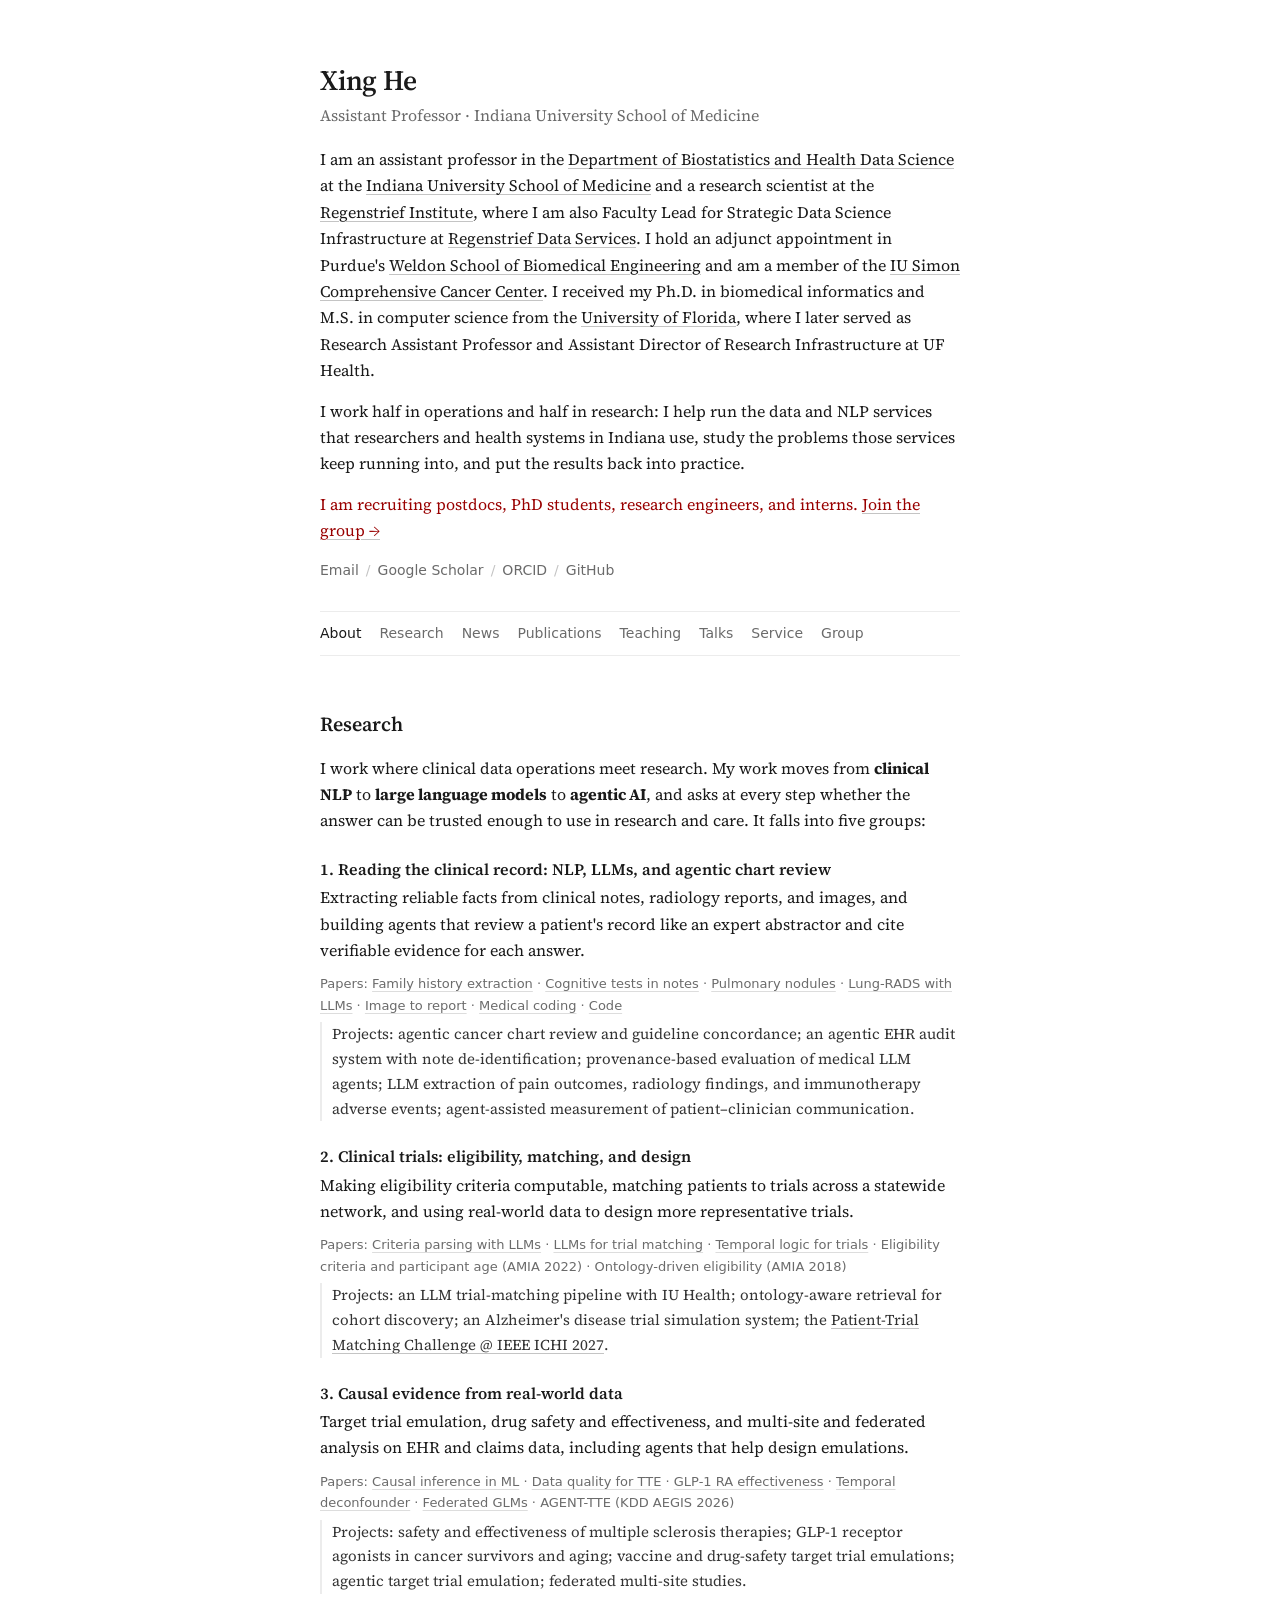
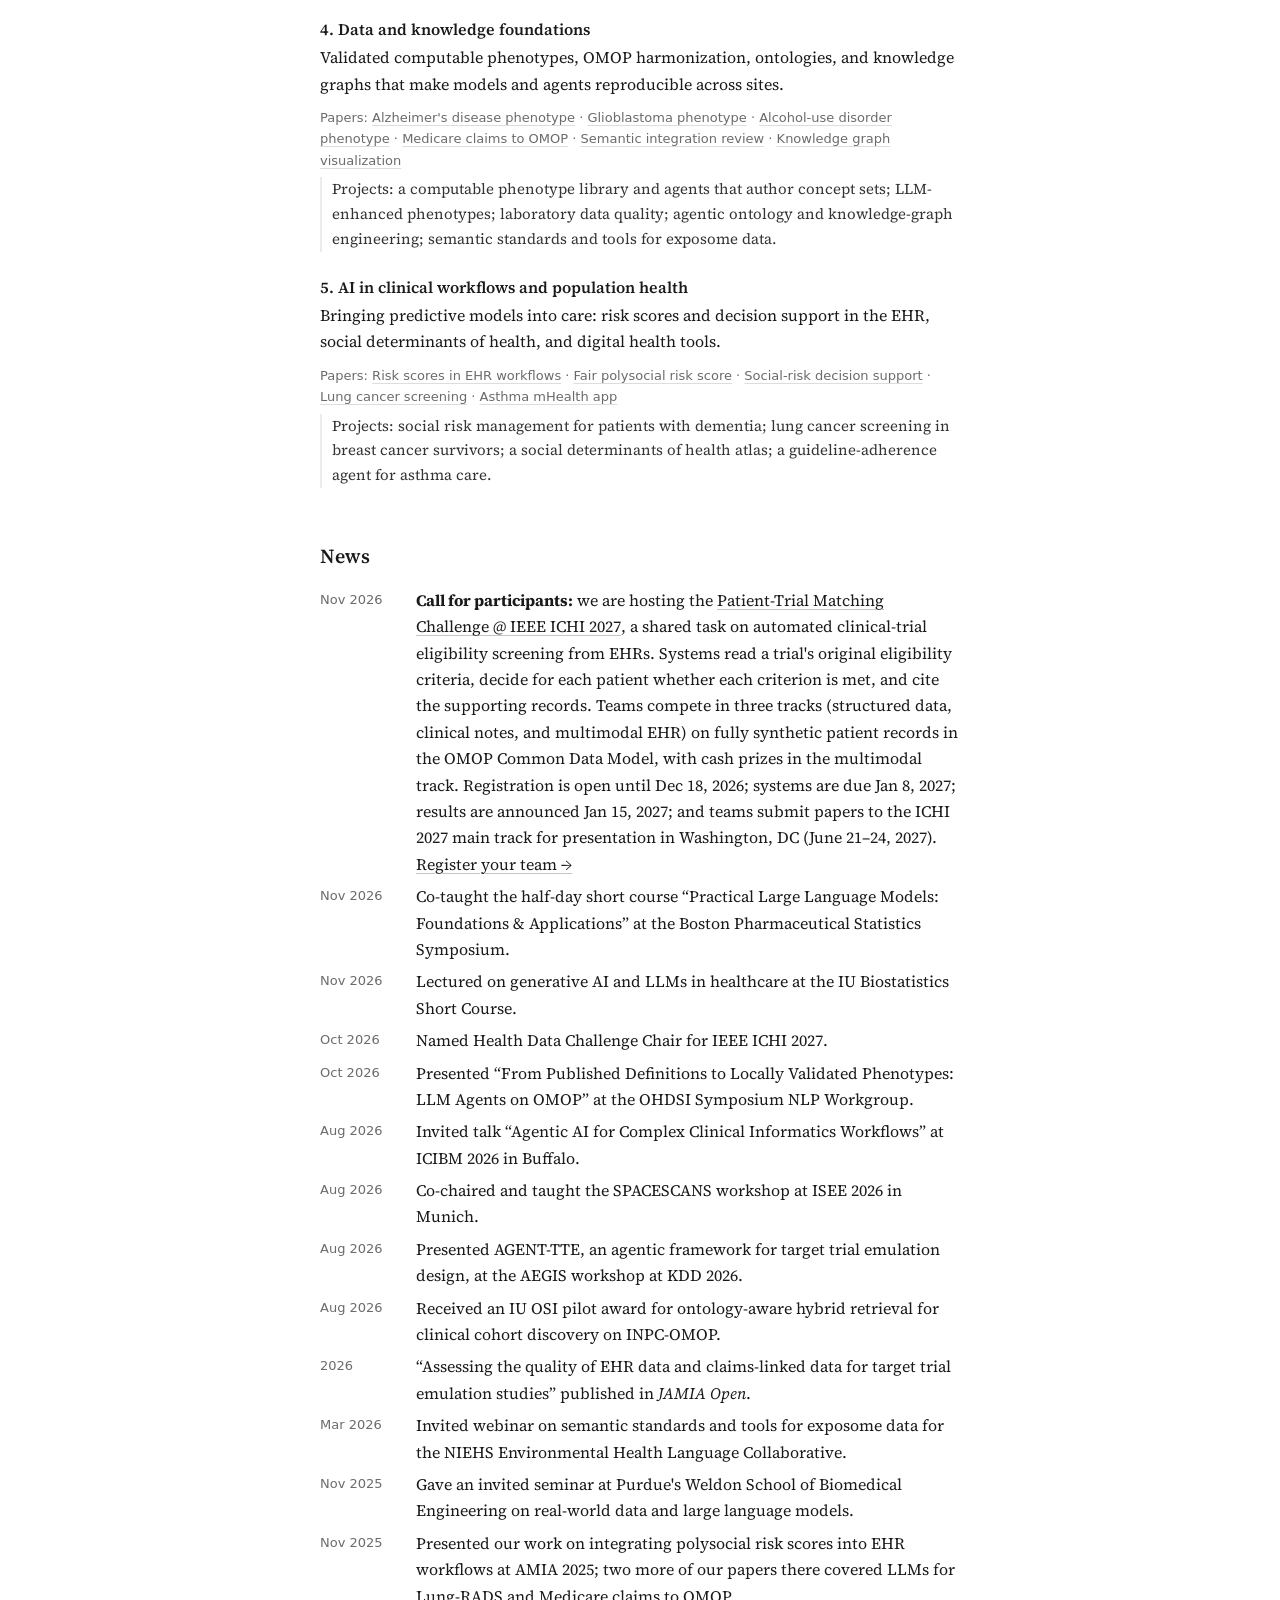
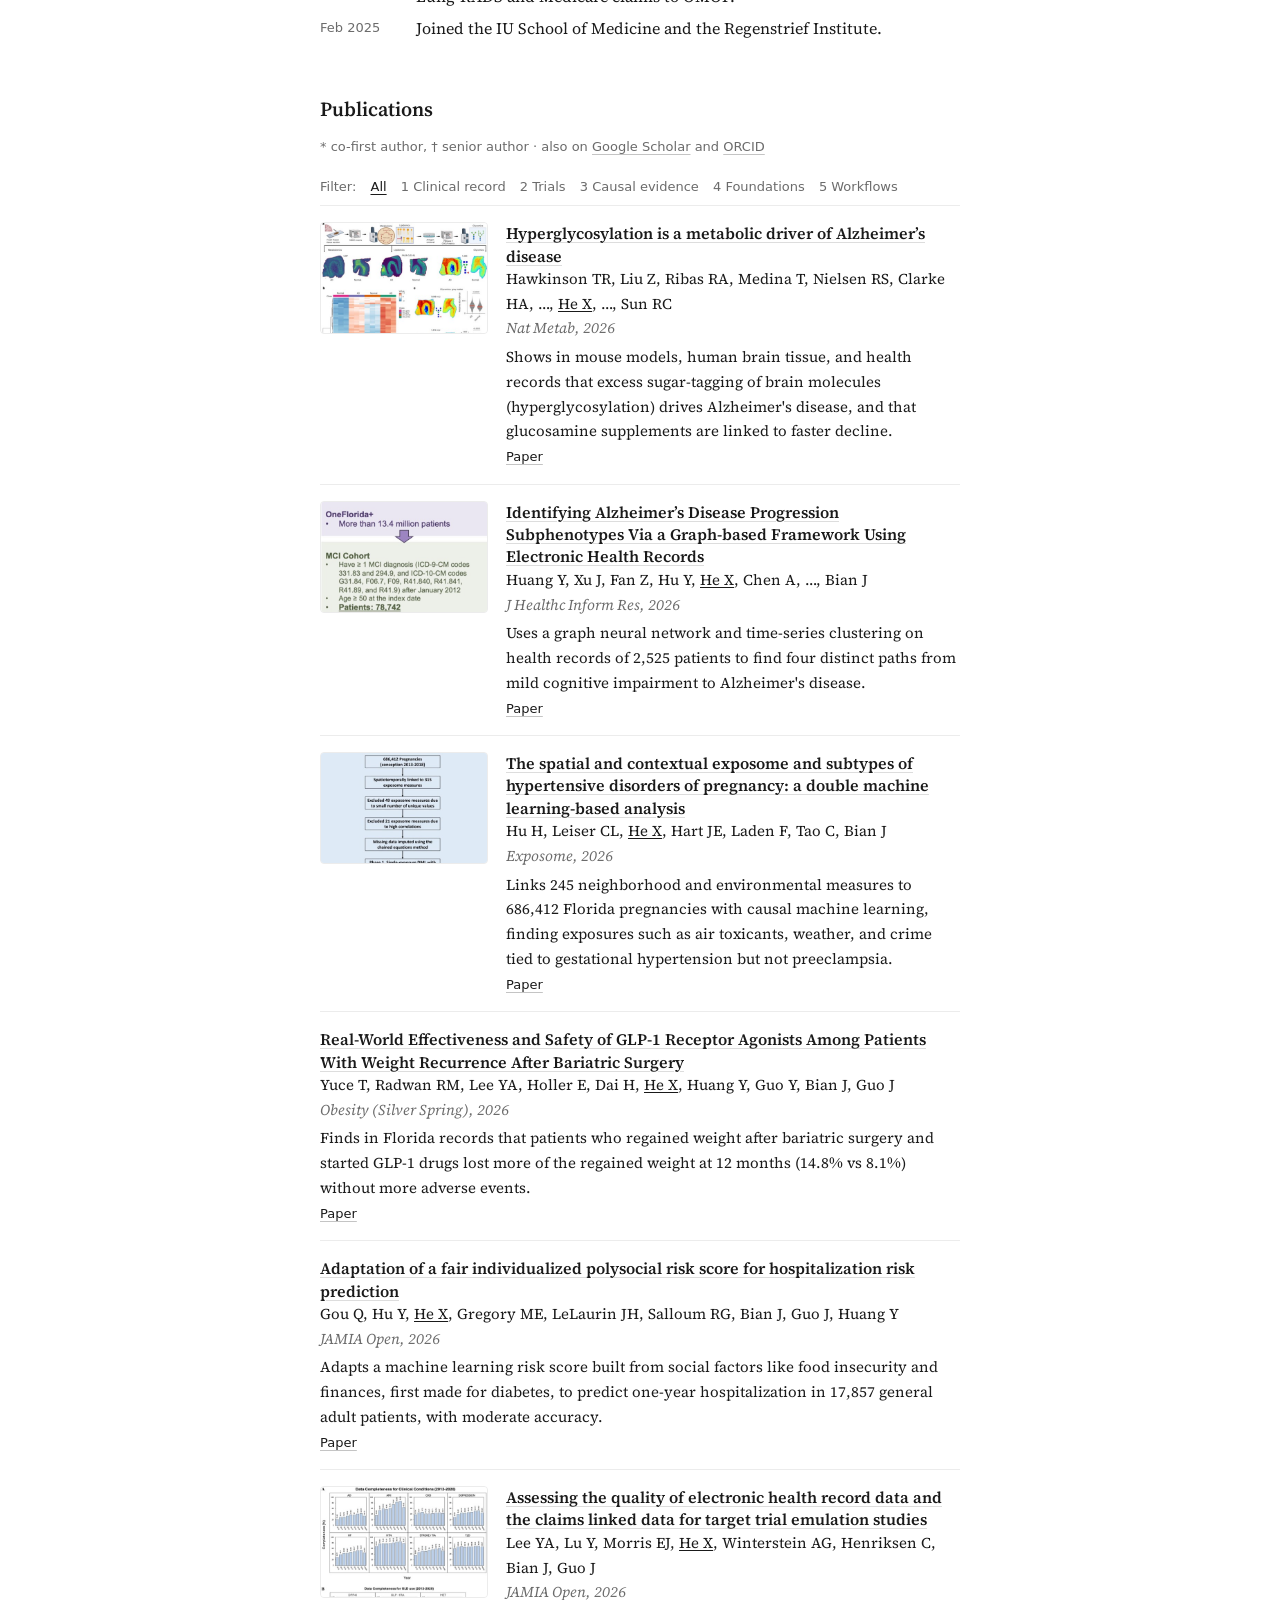
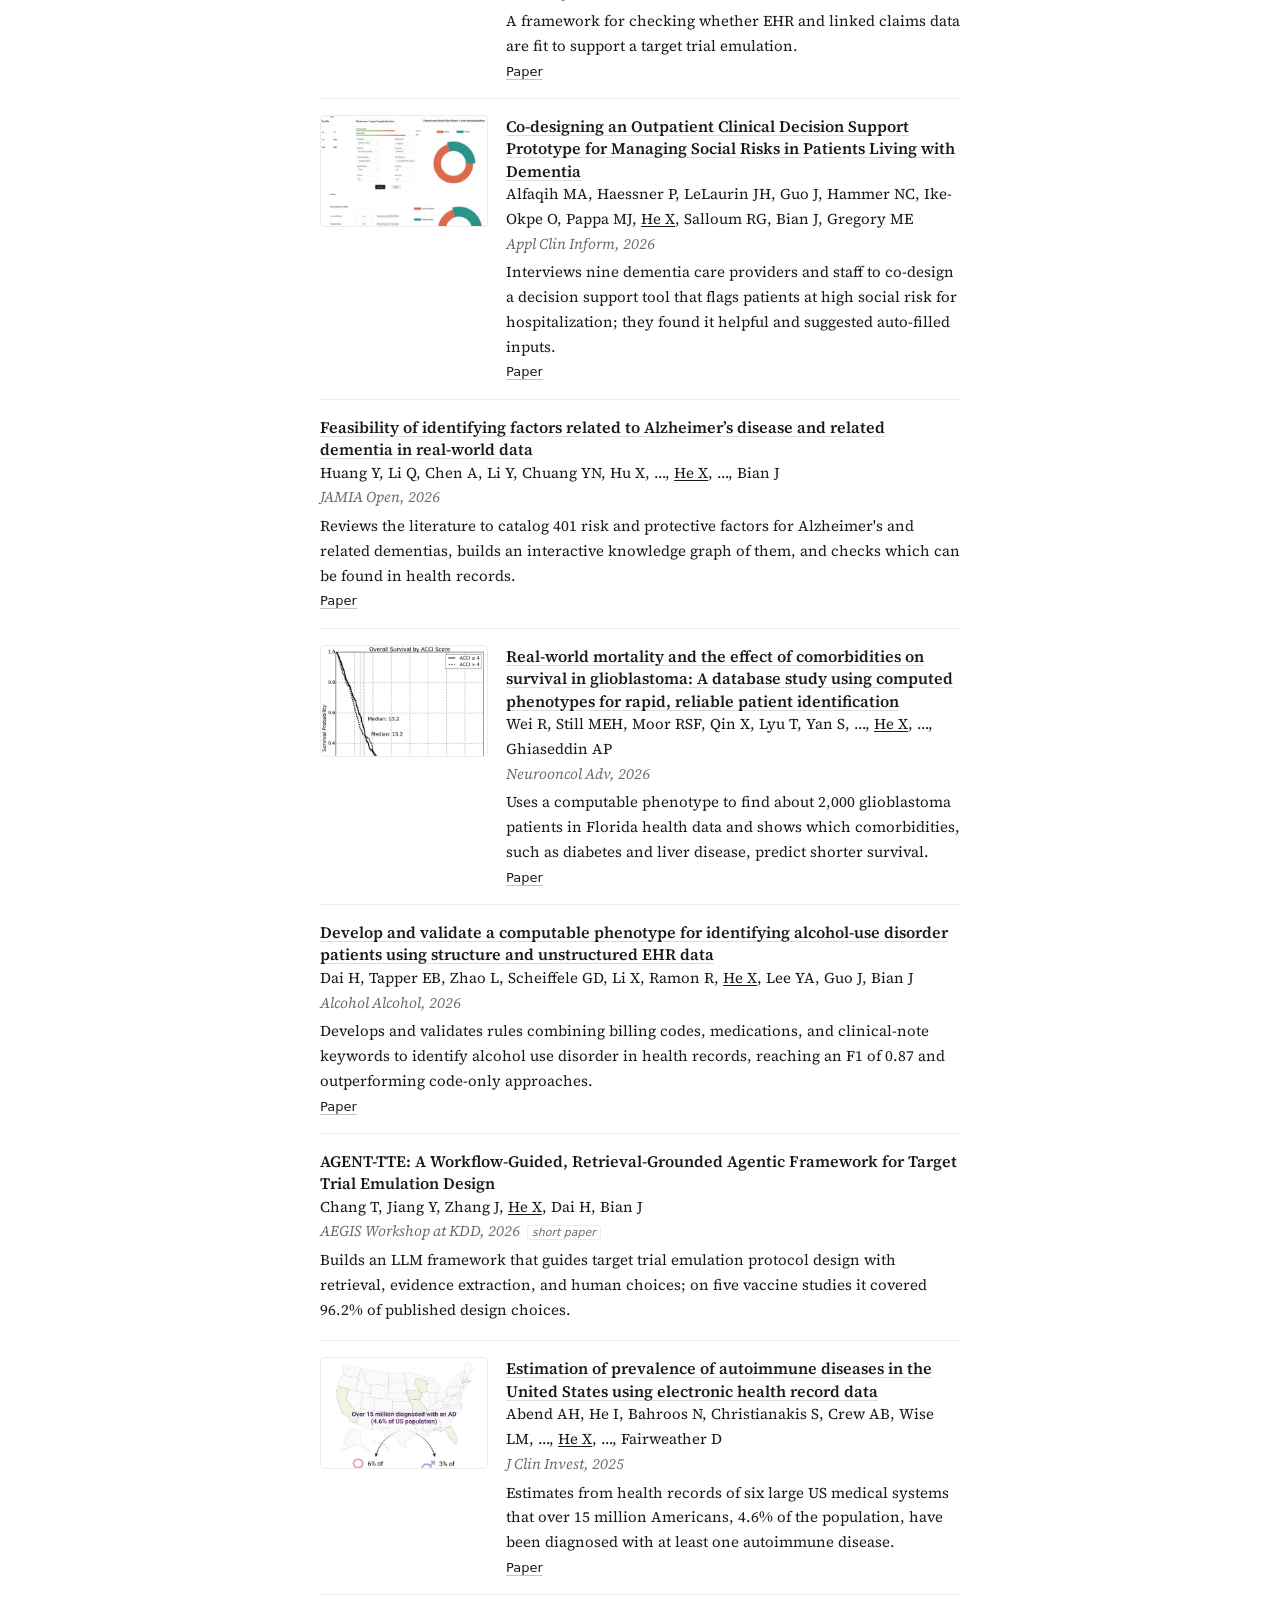
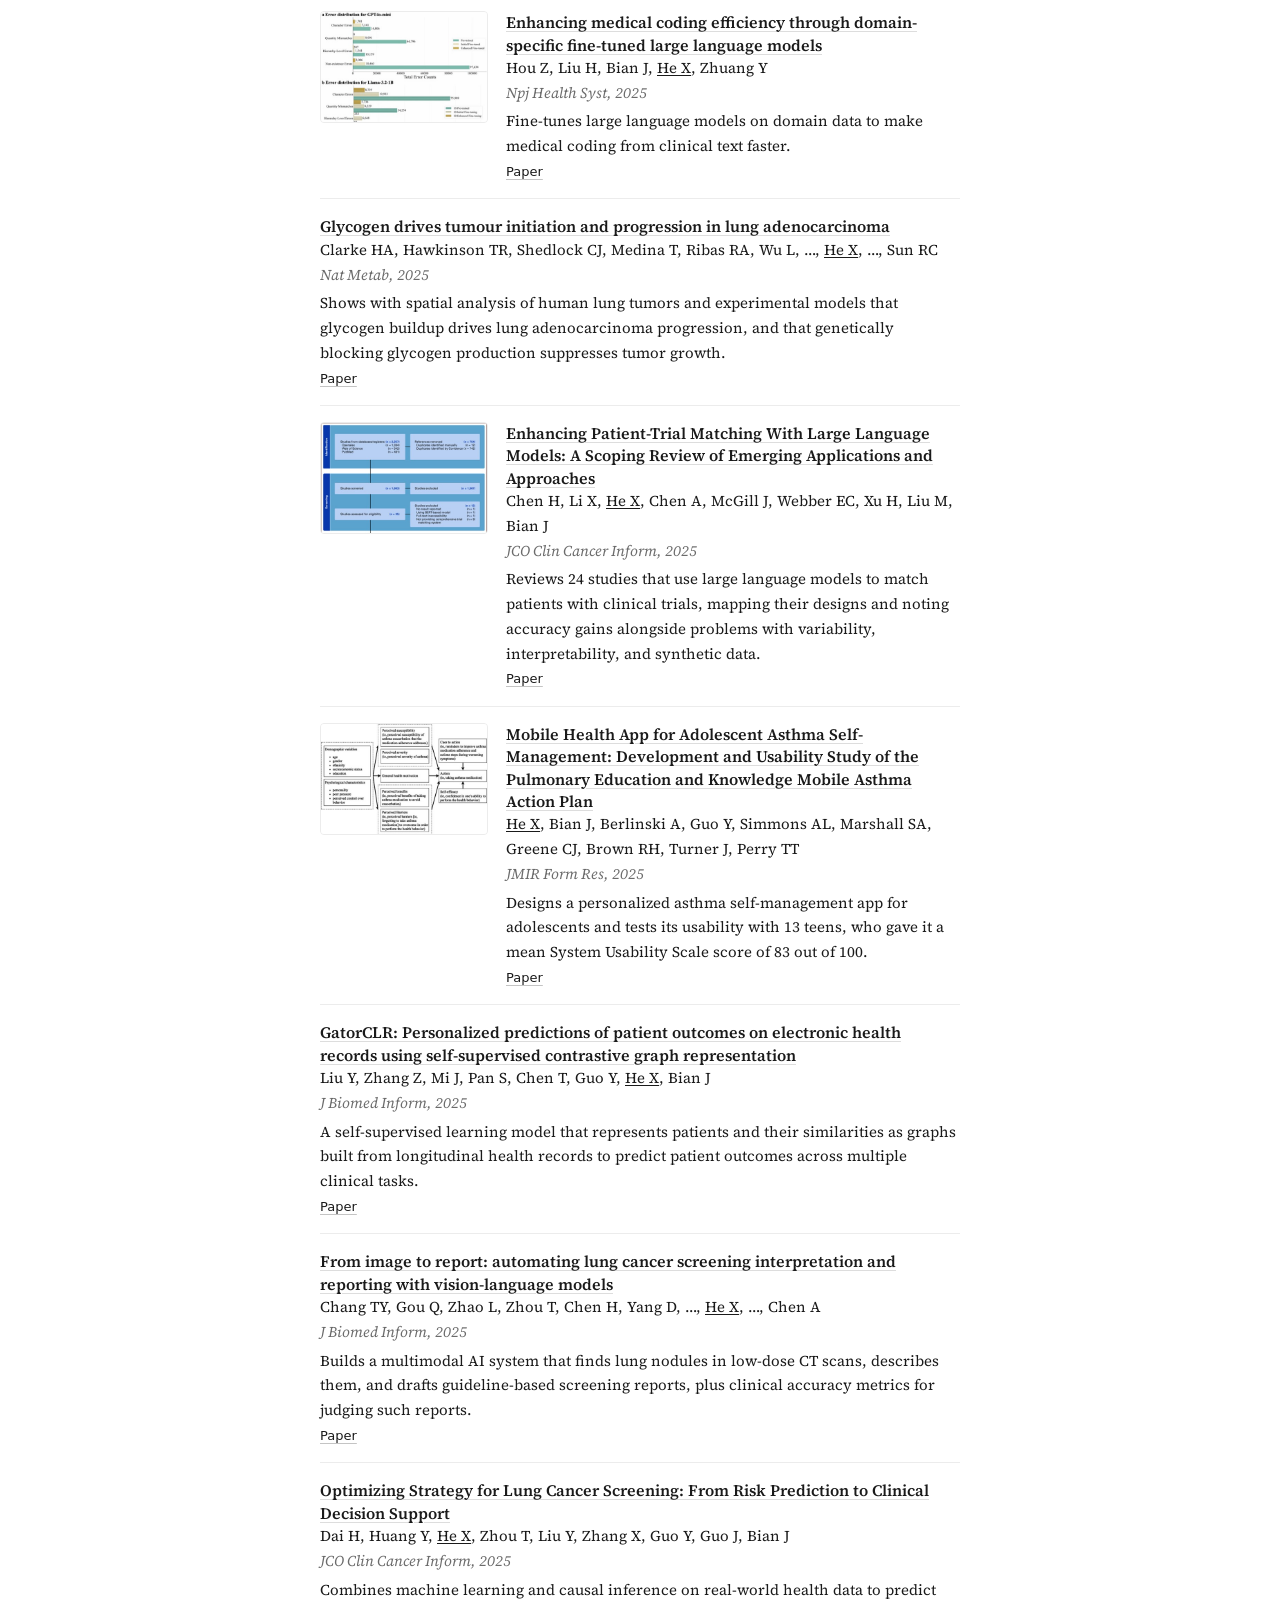
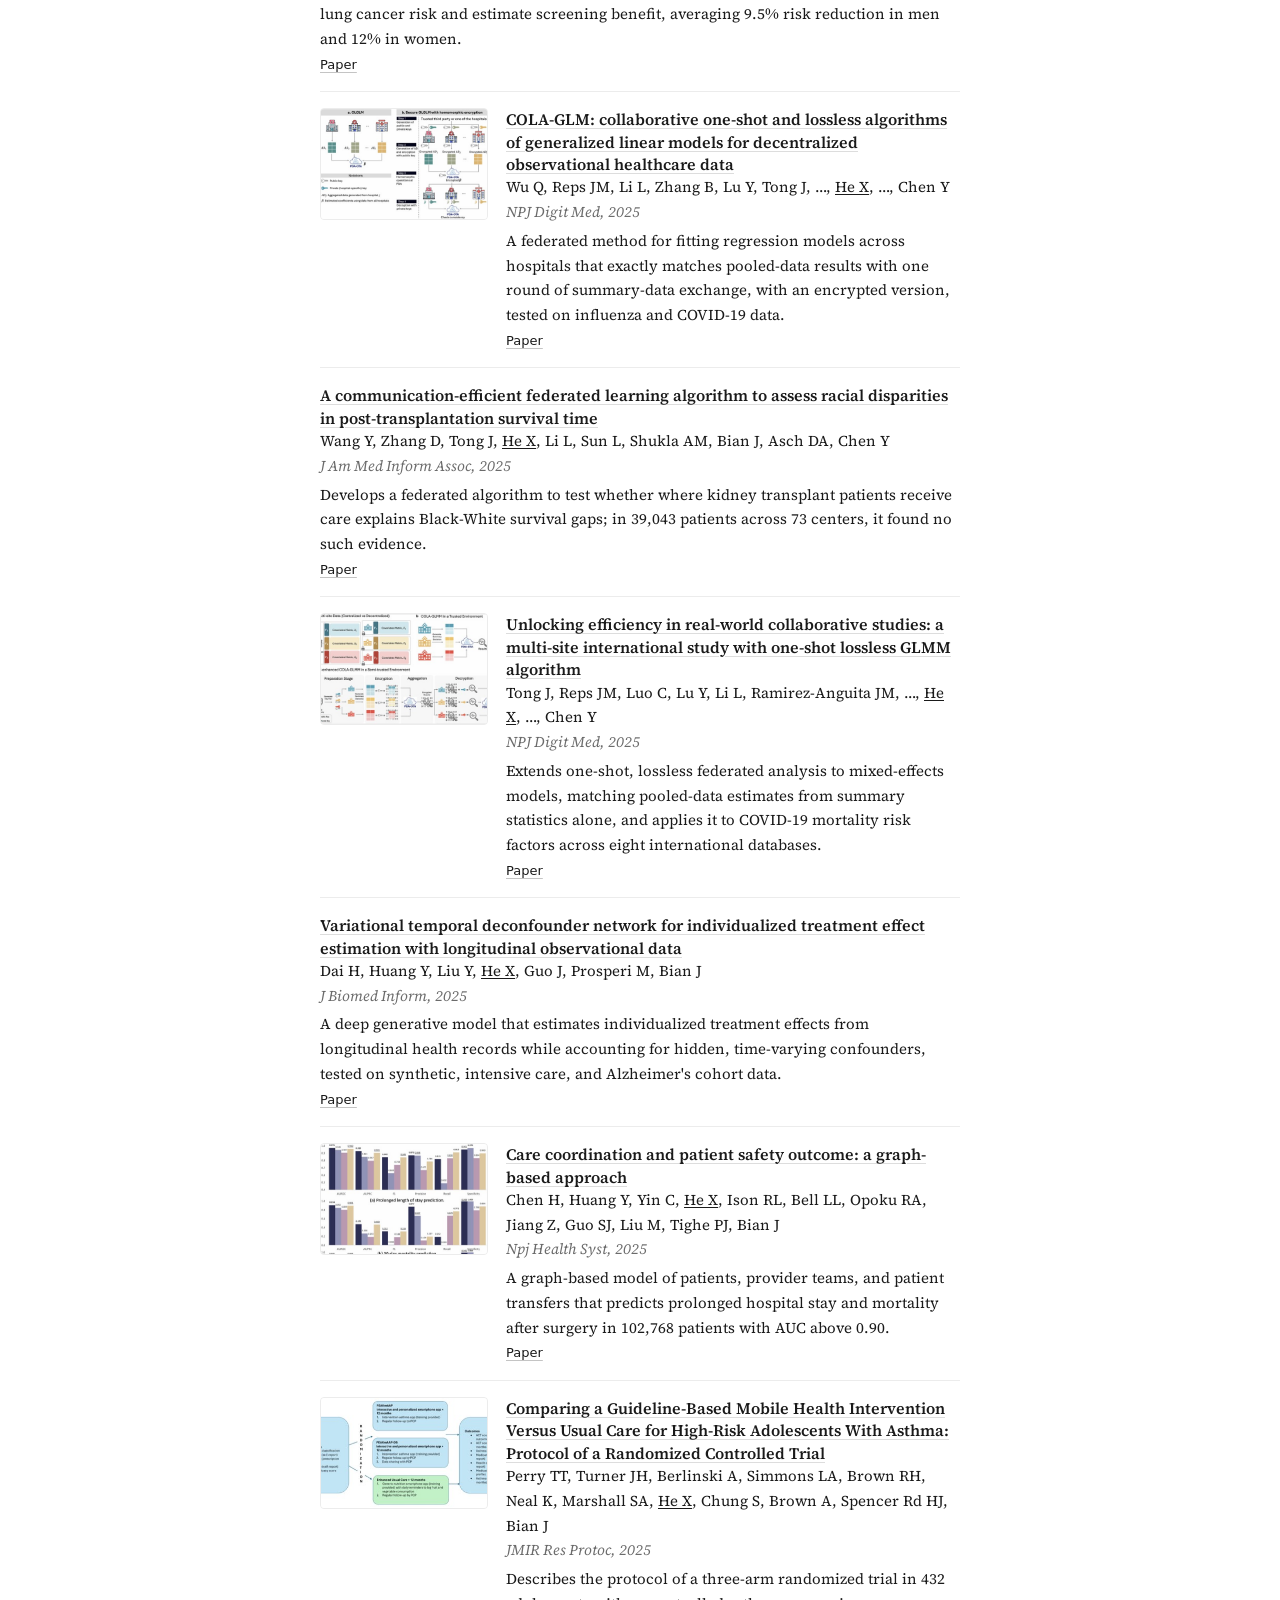
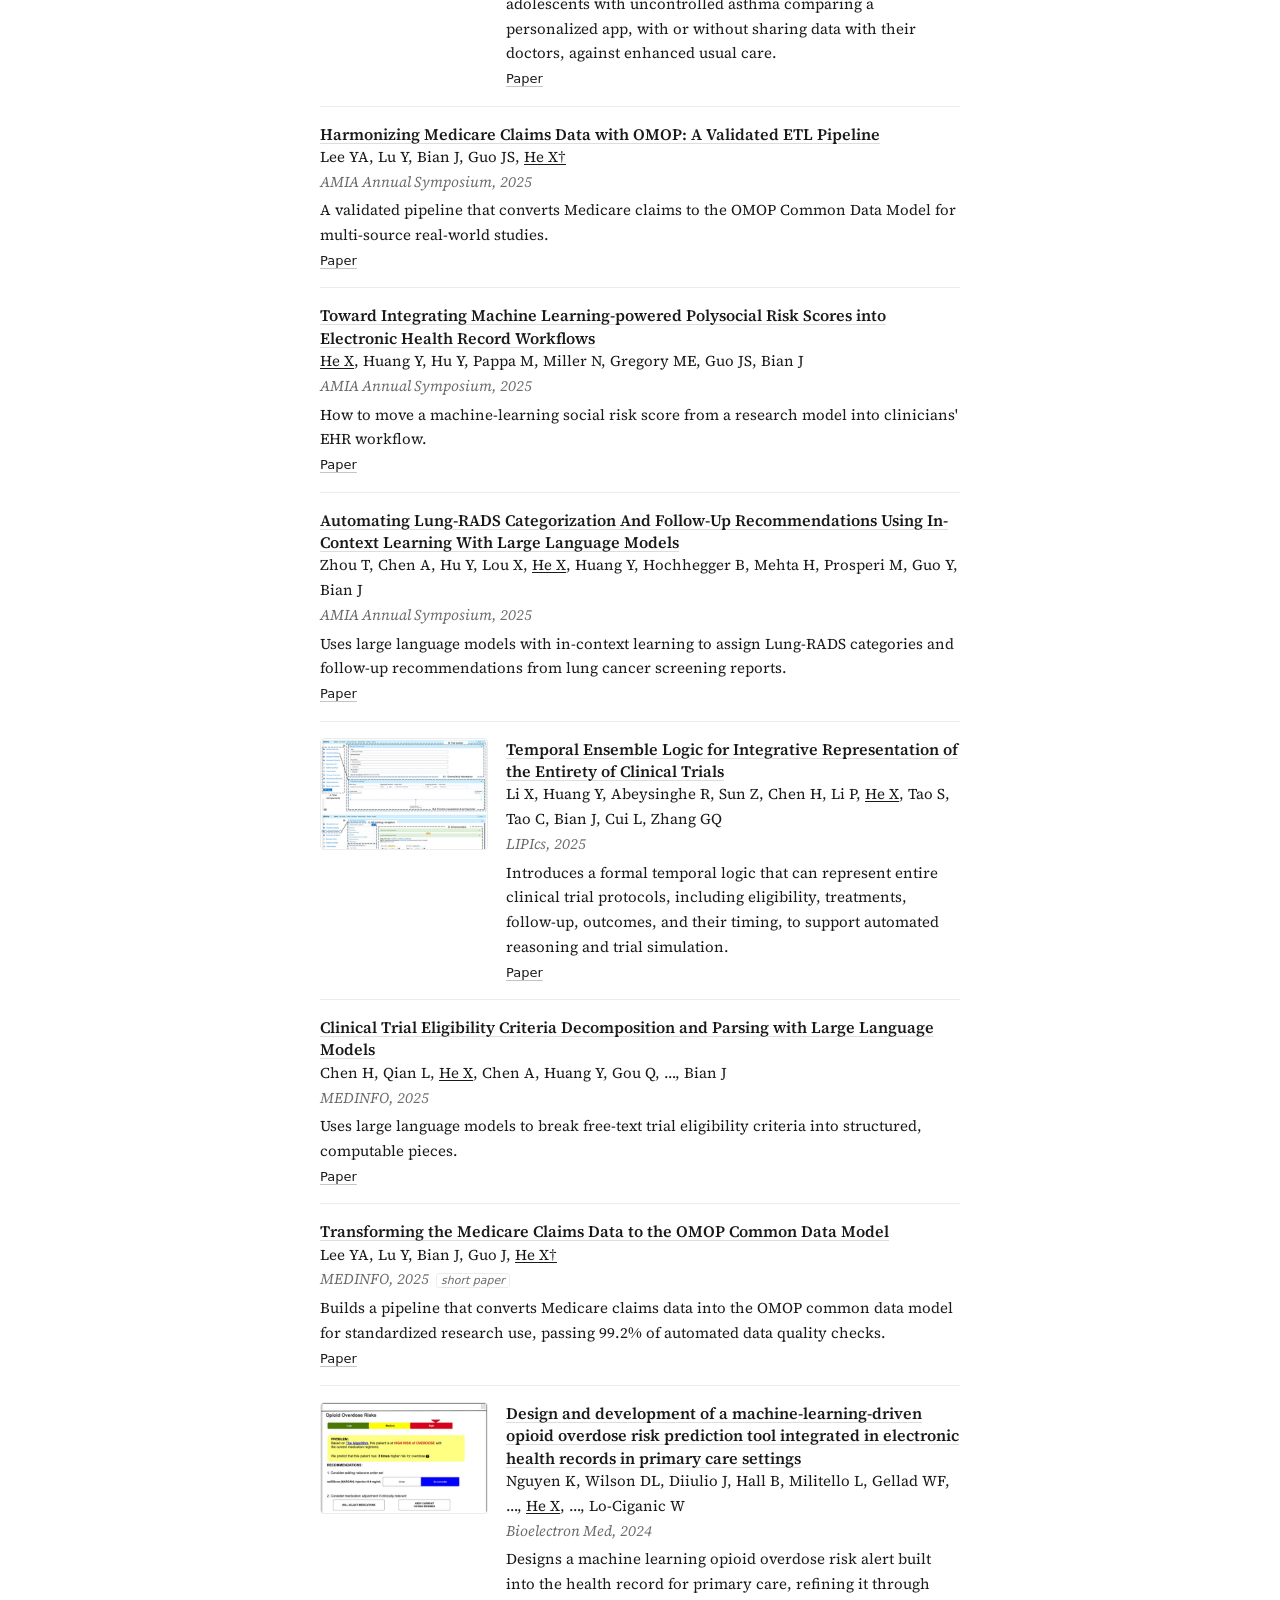
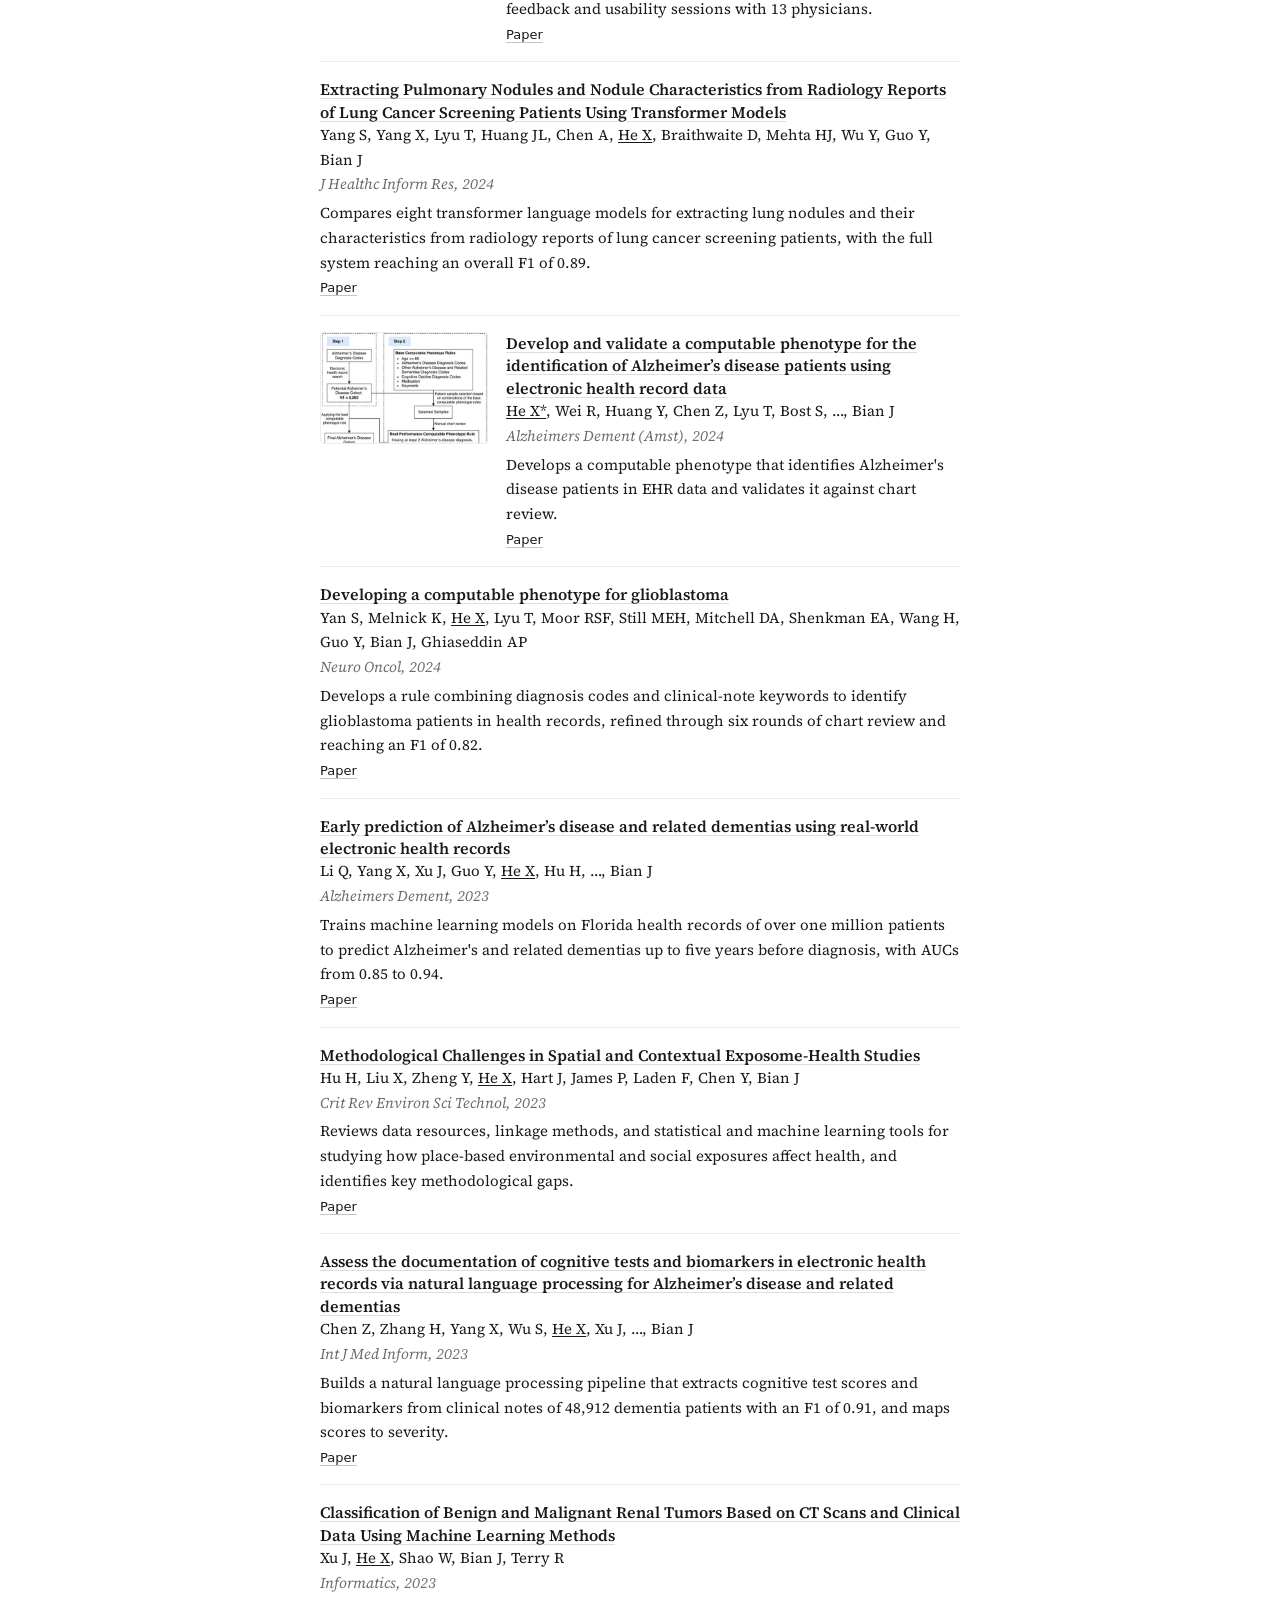
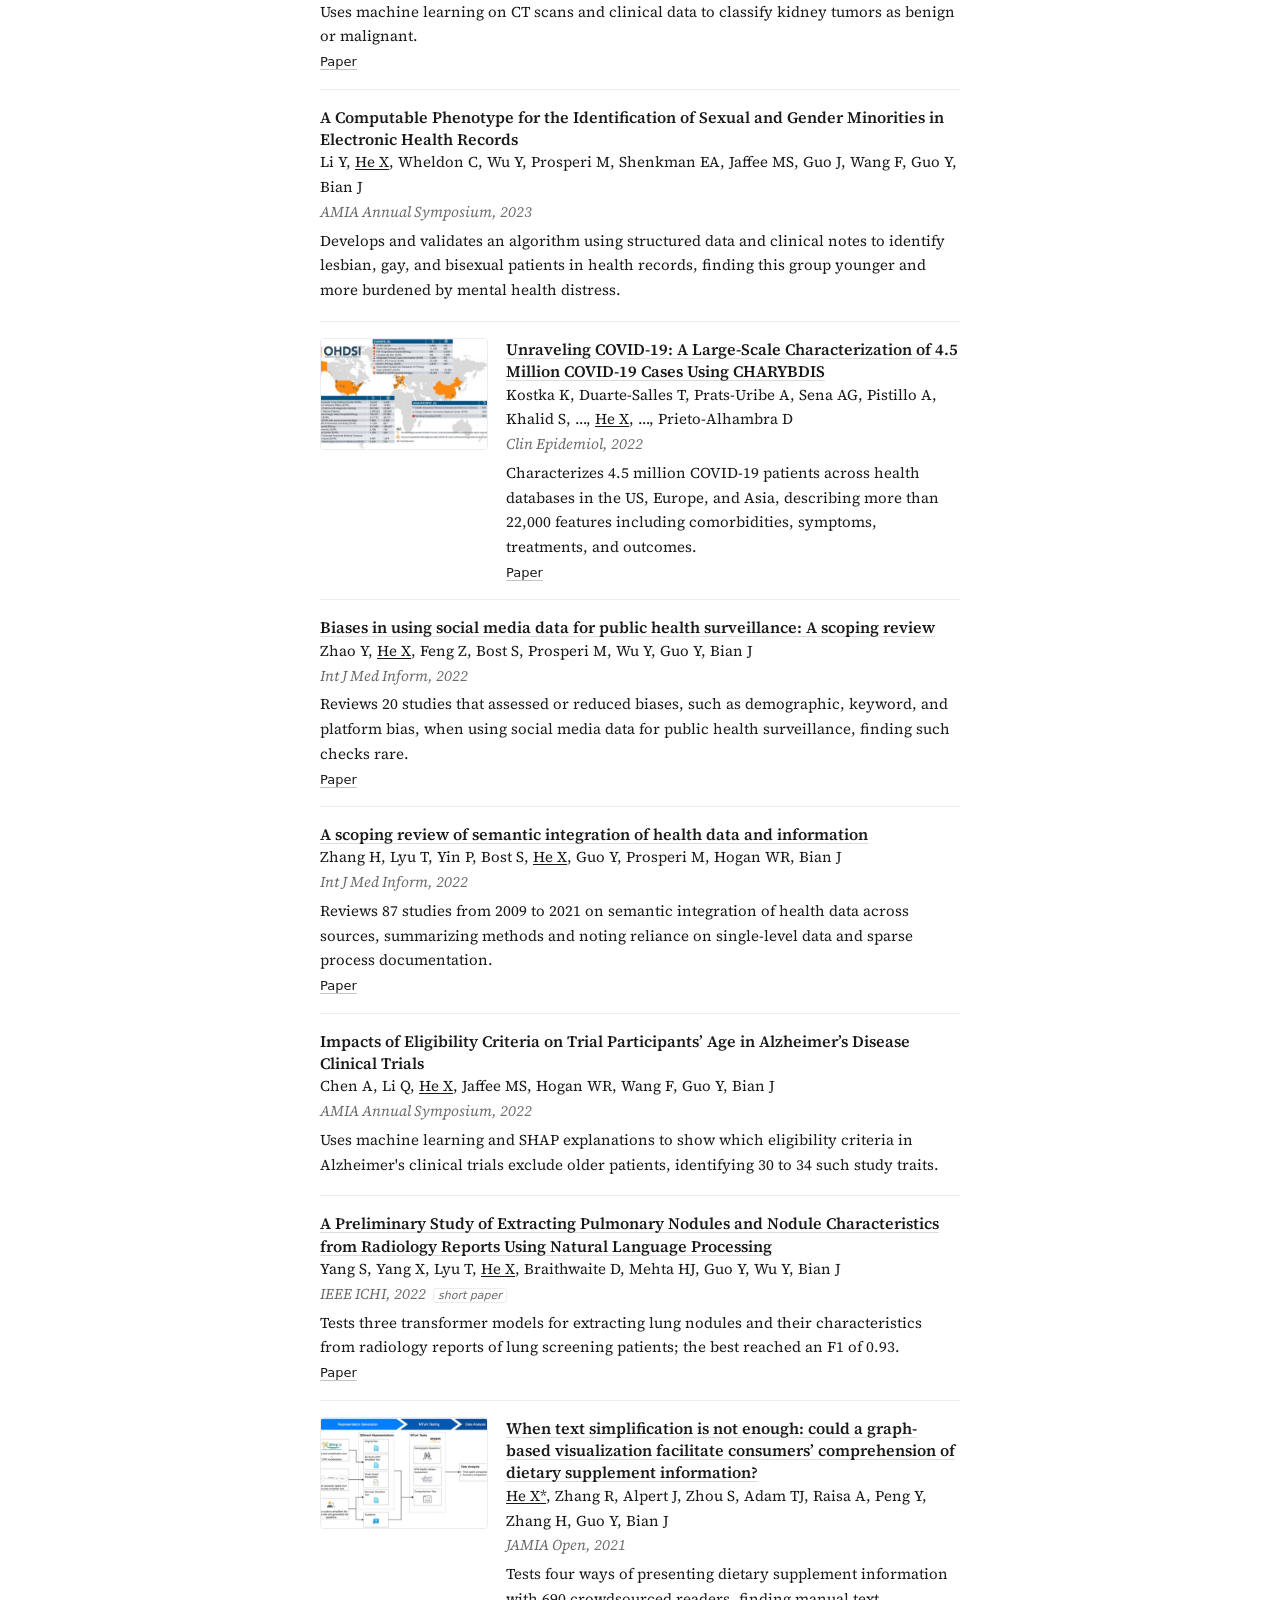
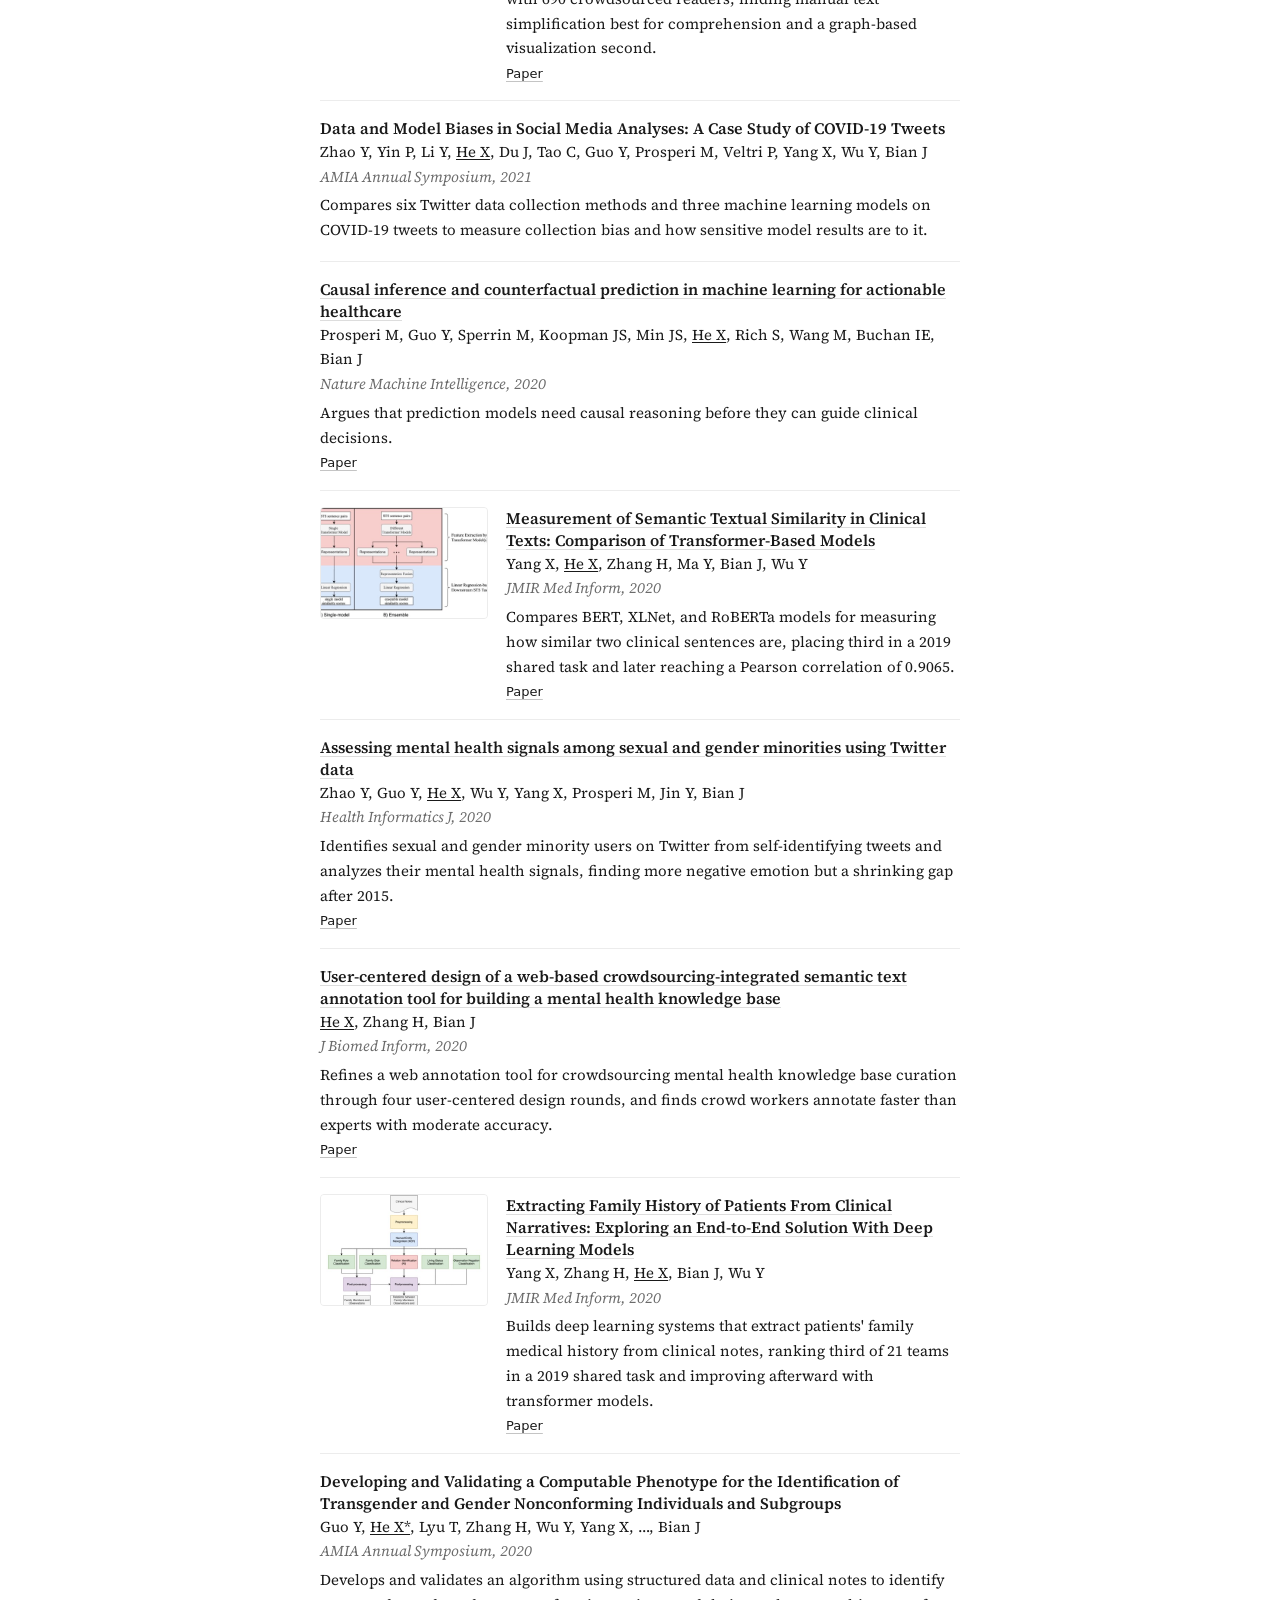
==== commit e10d55eb: "Publications: one-line summaries for every paper Co-Authored-By: Claude Opus 5.5 <noreply@anthropic." ====
--- a/index.html
+++ b/index.html
@@ -136,6 +136,7 @@
 <div class="t"><a href="https://doi.org/10.1038/s42255-026-01538-4">Hyperglycosylation is a metabolic driver of Alzheimer’s disease</a></div>
 <div class="a">Hawkinson TR, Liu Z, Ribas RA, Medina T, Nielsen RS, Clarke HA, …, <span class="me">He X</span>, …, Sun RC</div>
 <div class="v">Nat Metab, 2026</div>
+<p class="s">Shows in mouse models, human brain tissue, and health records that excess sugar-tagging of brain molecules (hyperglycosylation) drives Alzheimer&#x27;s disease, and that glucosamine supplements are linked to faster decline.</p>
 <div class="l"><a href="https://doi.org/10.1038/s42255-026-01538-4">Paper</a></div>
 </div></article>
 <article class="pub has-media" data-line="foundations">
@@ -144,6 +145,7 @@
 <div class="t"><a href="https://doi.org/10.1007/s41666-026-00230-2">Identifying Alzheimer’s Disease Progression Subphenotypes Via a Graph-based Framework Using Electronic Health Records</a></div>
 <div class="a">Huang Y, Xu J, Fan Z, Hu Y, <span class="me">He X</span>, Chen A, …, Bian J</div>
 <div class="v">J Healthc Inform Res, 2026</div>
+<p class="s">Uses a graph neural network and time-series clustering on health records of 2,525 patients to find four distinct paths from mild cognitive impairment to Alzheimer&#x27;s disease.</p>
 <div class="l"><a href="https://doi.org/10.1007/s41666-026-00230-2">Paper</a></div>
 </div></article>
 <article class="pub has-media" data-line="workflow">
@@ -152,6 +154,7 @@
 <div class="t"><a href="https://doi.org/10.1093/exposome/osag009">The spatial and contextual exposome and subtypes of hypertensive disorders of pregnancy: a double machine learning-based analysis</a></div>
 <div class="a">Hu H, Leiser CL, <span class="me">He X</span>, Hart JE, Laden F, Tao C, Bian J</div>
 <div class="v">Exposome, 2026</div>
+<p class="s">Links 245 neighborhood and environmental measures to 686,412 Florida pregnancies with causal machine learning, finding exposures such as air toxicants, weather, and crime tied to gestational hypertension but not preeclampsia.</p>
 <div class="l"><a href="https://doi.org/10.1093/exposome/osag009">Paper</a></div>
 </div></article>
 <article class="pub" data-line="rwe">
@@ -159,6 +162,7 @@
 <div class="t"><a href="https://doi.org/10.1002/oby.70280">Real-World Effectiveness and Safety of GLP-1 Receptor Agonists Among Patients With Weight Recurrence After Bariatric Surgery</a></div>
 <div class="a">Yuce T, Radwan RM, Lee YA, Holler E, Dai H, <span class="me">He X</span>, Huang Y, Guo Y, Bian J, Guo J</div>
 <div class="v">Obesity (Silver Spring), 2026</div>
+<p class="s">Finds in Florida records that patients who regained weight after bariatric surgery and started GLP-1 drugs lost more of the regained weight at 12 months (14.8% vs 8.1%) without more adverse events.</p>
 <div class="l"><a href="https://doi.org/10.1002/oby.70280">Paper</a></div>
 </div></article>
 <article class="pub" data-line="workflow">
@@ -166,6 +170,7 @@
 <div class="t"><a href="https://doi.org/10.1093/jamiaopen/ooag161">Adaptation of a fair individualized polysocial risk score for hospitalization risk prediction</a></div>
 <div class="a">Gou Q, Hu Y, <span class="me">He X</span>, Gregory ME, LeLaurin JH, Salloum RG, Bian J, Guo J, Huang Y</div>
 <div class="v">JAMIA Open, 2026</div>
+<p class="s">Adapts a machine learning risk score built from social factors like food insecurity and finances, first made for diabetes, to predict one-year hospitalization in 17,857 general adult patients, with moderate accuracy.</p>
 <div class="l"><a href="https://doi.org/10.1093/jamiaopen/ooag161">Paper</a></div>
 </div></article>
 <article class="pub has-media" data-line="rwe">
@@ -183,6 +188,7 @@
 <div class="t"><a href="https://doi.org/10.1055/a-2917-6503">Co-designing an Outpatient Clinical Decision Support Prototype for Managing Social Risks in Patients Living with Dementia</a></div>
 <div class="a">Alfaqih MA, Haessner P, LeLaurin JH, Guo J, Hammer NC, Ike-Okpe O, Pappa MJ, <span class="me">He X</span>, Salloum RG, Bian J, Gregory ME</div>
 <div class="v">Appl Clin Inform, 2026</div>
+<p class="s">Interviews nine dementia care providers and staff to co-design a decision support tool that flags patients at high social risk for hospitalization; they found it helpful and suggested auto-filled inputs.</p>
 <div class="l"><a href="https://doi.org/10.1055/a-2917-6503">Paper</a></div>
 </div></article>
 <article class="pub" data-line="rwe">
@@ -190,6 +196,7 @@
 <div class="t"><a href="https://doi.org/10.1093/jamiaopen/ooag060">Feasibility of identifying factors related to Alzheimer’s disease and related dementia in real-world data</a></div>
 <div class="a">Huang Y, Li Q, Chen A, Li Y, Chuang YN, Hu X, …, <span class="me">He X</span>, …, Bian J</div>
 <div class="v">JAMIA Open, 2026</div>
+<p class="s">Reviews the literature to catalog 401 risk and protective factors for Alzheimer&#x27;s and related dementias, builds an interactive knowledge graph of them, and checks which can be found in health records.</p>
 <div class="l"><a href="https://doi.org/10.1093/jamiaopen/ooag060">Paper</a></div>
 </div></article>
 <article class="pub has-media" data-line="rwe">
@@ -198,6 +205,7 @@
 <div class="t"><a href="https://doi.org/10.1093/noajnl/vdag098">Real-world mortality and the effect of comorbidities on survival in glioblastoma: A database study using computed phenotypes for rapid, reliable patient identification</a></div>
 <div class="a">Wei R, Still MEH, Moor RSF, Qin X, Lyu T, Yan S, …, <span class="me">He X</span>, …, Ghiaseddin AP</div>
 <div class="v">Neurooncol Adv, 2026</div>
+<p class="s">Uses a computable phenotype to find about 2,000 glioblastoma patients in Florida health data and shows which comorbidities, such as diabetes and liver disease, predict shorter survival.</p>
 <div class="l"><a href="https://doi.org/10.1093/noajnl/vdag098">Paper</a></div>
 </div></article>
 <article class="pub" data-line="foundations">
@@ -205,6 +213,7 @@
 <div class="t"><a href="https://doi.org/10.1093/alcalc/agaf086">Develop and validate a computable phenotype for identifying alcohol-use disorder patients using structure and unstructured EHR data</a></div>
 <div class="a">Dai H, Tapper EB, Zhao L, Scheiffele GD, Li X, Ramon R, <span class="me">He X</span>, Lee YA, Guo J, Bian J</div>
 <div class="v">Alcohol Alcohol, 2026</div>
+<p class="s">Develops and validates rules combining billing codes, medications, and clinical-note keywords to identify alcohol use disorder in health records, reaching an F1 of 0.87 and outperforming code-only approaches.</p>
 <div class="l"><a href="https://doi.org/10.1093/alcalc/agaf086">Paper</a></div>
 </div></article>
 <article class="pub" data-line="rwe">
@@ -212,6 +221,7 @@
 <div class="t">AGENT-TTE: A Workflow-Guided, Retrieval-Grounded Agentic Framework for Target Trial Emulation Design</div>
 <div class="a">Chang T, Jiang Y, Zhang J, <span class="me">He X</span>, Dai H, Bian J</div>
 <div class="v">AEGIS Workshop at KDD, 2026 <span class="tag">short paper</span></div>
+<p class="s">Builds an LLM framework that guides target trial emulation protocol design with retrieval, evidence extraction, and human choices; on five vaccine studies it covered 96.2% of published design choices.</p>
 </div></article>
 <article class="pub has-media" data-line="rwe">
 <div class="pub-media"><img src="images/thumbs/estimation-of-prevalence-of-autoimmune-diseases-in.jpg" alt="" loading="lazy" decoding="async"></div>
@@ -219,6 +229,7 @@
 <div class="t"><a href="https://doi.org/10.1172/jci178722">Estimation of prevalence of autoimmune diseases in the United States using electronic health record data</a></div>
 <div class="a">Abend AH, He I, Bahroos N, Christianakis S, Crew AB, Wise LM, …, <span class="me">He X</span>, …, Fairweather D</div>
 <div class="v">J Clin Invest, 2025</div>
+<p class="s">Estimates from health records of six large US medical systems that over 15 million Americans, 4.6% of the population, have been diagnosed with at least one autoimmune disease.</p>
 <div class="l"><a href="https://doi.org/10.1172/jci178722">Paper</a></div>
 </div></article>
 <article class="pub has-media" data-line="nlp">
@@ -235,6 +246,7 @@
 <div class="t"><a href="https://doi.org/10.1038/s42255-025-01243-8">Glycogen drives tumour initiation and progression in lung adenocarcinoma</a></div>
 <div class="a">Clarke HA, Hawkinson TR, Shedlock CJ, Medina T, Ribas RA, Wu L, …, <span class="me">He X</span>, …, Sun RC</div>
 <div class="v">Nat Metab, 2025</div>
+<p class="s">Shows with spatial analysis of human lung tumors and experimental models that glycogen buildup drives lung adenocarcinoma progression, and that genetically blocking glycogen production suppresses tumor growth.</p>
 <div class="l"><a href="https://doi.org/10.1038/s42255-025-01243-8">Paper</a></div>
 </div></article>
 <article class="pub has-media" data-line="trials">
@@ -243,6 +255,7 @@
 <div class="t"><a href="https://doi.org/10.1200/cci-25-00071">Enhancing Patient-Trial Matching With Large Language Models: A Scoping Review of Emerging Applications and Approaches</a></div>
 <div class="a">Chen H, Li X, <span class="me">He X</span>, Chen A, McGill J, Webber EC, Xu H, Liu M, Bian J</div>
 <div class="v">JCO Clin Cancer Inform, 2025</div>
+<p class="s">Reviews 24 studies that use large language models to match patients with clinical trials, mapping their designs and noting accuracy gains alongside problems with variability, interpretability, and synthetic data.</p>
 <div class="l"><a href="https://doi.org/10.1200/cci-25-00071">Paper</a></div>
 </div></article>
 <article class="pub has-media" data-line="workflow">
@@ -251,6 +264,7 @@
 <div class="t"><a href="https://doi.org/10.2196/64212">Mobile Health App for Adolescent Asthma Self-Management: Development and Usability Study of the Pulmonary Education and Knowledge Mobile Asthma Action Plan</a></div>
 <div class="a"><span class="me">He X</span>, Bian J, Berlinski A, Guo Y, Simmons AL, Marshall SA, Greene CJ, Brown RH, Turner J, Perry TT</div>
 <div class="v">JMIR Form Res, 2025</div>
+<p class="s">Designs a personalized asthma self-management app for adolescents and tests its usability with 13 teens, who gave it a mean System Usability Scale score of 83 out of 100.</p>
 <div class="l"><a href="https://doi.org/10.2196/64212">Paper</a></div>
 </div></article>
 <article class="pub" data-line="workflow">
@@ -258,6 +272,7 @@
 <div class="t"><a href="https://doi.org/10.1016/j.jbi.2025.104851">GatorCLR: Personalized predictions of patient outcomes on electronic health records using self-supervised contrastive graph representation</a></div>
 <div class="a">Liu Y, Zhang Z, Mi J, Pan S, Chen T, Guo Y, <span class="me">He X</span>, Bian J</div>
 <div class="v">J Biomed Inform, 2025</div>
+<p class="s">A self-supervised learning model that represents patients and their similarities as graphs built from longitudinal health records to predict patient outcomes across multiple clinical tasks.</p>
 <div class="l"><a href="https://doi.org/10.1016/j.jbi.2025.104851">Paper</a></div>
 </div></article>
 <article class="pub" data-line="nlp">
@@ -265,6 +280,7 @@
 <div class="t"><a href="https://doi.org/10.1016/j.jbi.2025.104931">From image to report: automating lung cancer screening interpretation and reporting with vision-language models</a></div>
 <div class="a">Chang TY, Gou Q, Zhao L, Zhou T, Chen H, Yang D, …, <span class="me">He X</span>, …, Chen A</div>
 <div class="v">J Biomed Inform, 2025</div>
+<p class="s">Builds a multimodal AI system that finds lung nodules in low-dose CT scans, describes them, and drafts guideline-based screening reports, plus clinical accuracy metrics for judging such reports.</p>
 <div class="l"><a href="https://doi.org/10.1016/j.jbi.2025.104931">Paper</a></div>
 </div></article>
 <article class="pub" data-line="workflow">
@@ -272,6 +288,7 @@
 <div class="t"><a href="https://doi.org/10.1200/cci-24-00291">Optimizing Strategy for Lung Cancer Screening: From Risk Prediction to Clinical Decision Support</a></div>
 <div class="a">Dai H, Huang Y, <span class="me">He X</span>, Zhou T, Liu Y, Zhang X, Guo Y, Guo J, Bian J</div>
 <div class="v">JCO Clin Cancer Inform, 2025</div>
+<p class="s">Combines machine learning and causal inference on real-world health data to predict lung cancer risk and estimate screening benefit, averaging 9.5% risk reduction in men and 12% in women.</p>
 <div class="l"><a href="https://doi.org/10.1200/cci-24-00291">Paper</a></div>
 </div></article>
 <article class="pub has-media" data-line="rwe">
@@ -280,6 +297,7 @@
 <div class="t"><a href="https://doi.org/10.1038/s41746-025-01781-1">COLA-GLM: collaborative one-shot and lossless algorithms of generalized linear models for decentralized observational healthcare data</a></div>
 <div class="a">Wu Q, Reps JM, Li L, Zhang B, Lu Y, Tong J, …, <span class="me">He X</span>, …, Chen Y</div>
 <div class="v">NPJ Digit Med, 2025</div>
+<p class="s">A federated method for fitting regression models across hospitals that exactly matches pooled-data results with one round of summary-data exchange, with an encrypted version, tested on influenza and COVID-19 data.</p>
 <div class="l"><a href="https://doi.org/10.1038/s41746-025-01781-1">Paper</a></div>
 </div></article>
 <article class="pub" data-line="rwe">
@@ -287,6 +305,7 @@
 <div class="t"><a href="https://doi.org/10.1093/jamia/ocaf138">A communication-efficient federated learning algorithm to assess racial disparities in post-transplantation survival time</a></div>
 <div class="a">Wang Y, Zhang D, Tong J, <span class="me">He X</span>, Li L, Sun L, Shukla AM, Bian J, Asch DA, Chen Y</div>
 <div class="v">J Am Med Inform Assoc, 2025</div>
+<p class="s">Develops a federated algorithm to test whether where kidney transplant patients receive care explains Black-White survival gaps; in 39,043 patients across 73 centers, it found no such evidence.</p>
 <div class="l"><a href="https://doi.org/10.1093/jamia/ocaf138">Paper</a></div>
 </div></article>
 <article class="pub has-media" data-line="rwe">
@@ -295,6 +314,7 @@
 <div class="t"><a href="https://doi.org/10.1038/s41746-025-01846-1">Unlocking efficiency in real-world collaborative studies: a multi-site international study with one-shot lossless GLMM algorithm</a></div>
 <div class="a">Tong J, Reps JM, Luo C, Lu Y, Li L, Ramirez-Anguita JM, …, <span class="me">He X</span>, …, Chen Y</div>
 <div class="v">NPJ Digit Med, 2025</div>
+<p class="s">Extends one-shot, lossless federated analysis to mixed-effects models, matching pooled-data estimates from summary statistics alone, and applies it to COVID-19 mortality risk factors across eight international databases.</p>
 <div class="l"><a href="https://doi.org/10.1038/s41746-025-01846-1">Paper</a></div>
 </div></article>
 <article class="pub" data-line="rwe">
@@ -302,6 +322,7 @@
 <div class="t"><a href="https://doi.org/10.1016/j.jbi.2025.104880">Variational temporal deconfounder network for individualized treatment effect estimation with longitudinal observational data</a></div>
 <div class="a">Dai H, Huang Y, Liu Y, <span class="me">He X</span>, Guo J, Prosperi M, Bian J</div>
 <div class="v">J Biomed Inform, 2025</div>
+<p class="s">A deep generative model that estimates individualized treatment effects from longitudinal health records while accounting for hidden, time-varying confounders, tested on synthetic, intensive care, and Alzheimer&#x27;s cohort data.</p>
 <div class="l"><a href="https://doi.org/10.1016/j.jbi.2025.104880">Paper</a></div>
 </div></article>
 <article class="pub has-media" data-line="workflow">
@@ -310,6 +331,7 @@
 <div class="t"><a href="https://doi.org/10.1038/s44401-025-00020-9">Care coordination and patient safety outcome: a graph-based approach</a></div>
 <div class="a">Chen H, Huang Y, Yin C, <span class="me">He X</span>, Ison RL, Bell LL, Opoku RA, Jiang Z, Guo SJ, Liu M, Tighe PJ, Bian J</div>
 <div class="v">Npj Health Syst, 2025</div>
+<p class="s">A graph-based model of patients, provider teams, and patient transfers that predicts prolonged hospital stay and mortality after surgery in 102,768 patients with AUC above 0.90.</p>
 <div class="l"><a href="https://doi.org/10.1038/s44401-025-00020-9">Paper</a></div>
 </div></article>
 <article class="pub has-media" data-line="workflow">
@@ -318,6 +340,7 @@
 <div class="t"><a href="https://doi.org/10.2196/69903">Comparing a Guideline-Based Mobile Health Intervention Versus Usual Care for High-Risk Adolescents With Asthma: Protocol of a Randomized Controlled Trial</a></div>
 <div class="a">Perry TT, Turner JH, Berlinski A, Simmons LA, Brown RH, Neal K, Marshall SA, <span class="me">He X</span>, Chung S, Brown A, Spencer Rd HJ, Bian J</div>
 <div class="v">JMIR Res Protoc, 2025</div>
+<p class="s">Describes the protocol of a three-arm randomized trial in 432 adolescents with uncontrolled asthma comparing a personalized app, with or without sharing data with their doctors, against enhanced usual care.</p>
 <div class="l"><a href="https://doi.org/10.2196/69903">Paper</a></div>
 </div></article>
 <article class="pub" data-line="foundations">
@@ -350,6 +373,7 @@
 <div class="t"><a href="https://doi.org/10.4230/lipics.time.2025.13">Temporal Ensemble Logic for Integrative Representation of the Entirety of Clinical Trials</a></div>
 <div class="a">Li X, Huang Y, Abeysinghe R, Sun Z, Chen H, Li P, <span class="me">He X</span>, Tao S, Tao C, Bian J, Cui L, Zhang GQ</div>
 <div class="v">LIPIcs, 2025</div>
+<p class="s">Introduces a formal temporal logic that can represent entire clinical trial protocols, including eligibility, treatments, follow-up, outcomes, and their timing, to support automated reasoning and trial simulation.</p>
 <div class="l"><a href="https://doi.org/10.4230/lipics.time.2025.13">Paper</a></div>
 </div></article>
 <article class="pub" data-line="trials">
@@ -365,6 +389,7 @@
 <div class="t"><a href="https://doi.org/10.3233/shti251106">Transforming the Medicare Claims Data to the OMOP Common Data Model</a></div>
 <div class="a">Lee YA, Lu Y, Bian J, Guo J, <span class="me">He X†</span></div>
 <div class="v">MEDINFO, 2025 <span class="tag">short paper</span></div>
+<p class="s">Builds a pipeline that converts Medicare claims data into the OMOP common data model for standardized research use, passing 99.2% of automated data quality checks.</p>
 <div class="l"><a href="https://doi.org/10.3233/shti251106">Paper</a></div>
 </div></article>
 <article class="pub has-media" data-line="workflow">
@@ -373,6 +398,7 @@
 <div class="t"><a href="https://doi.org/10.1186/s42234-024-00156-3">Design and development of a machine-learning-driven opioid overdose risk prediction tool integrated in electronic health records in primary care settings</a></div>
 <div class="a">Nguyen K, Wilson DL, Diiulio J, Hall B, Militello L, Gellad WF, …, <span class="me">He X</span>, …, Lo-Ciganic W</div>
 <div class="v">Bioelectron Med, 2024</div>
+<p class="s">Designs a machine learning opioid overdose risk alert built into the health record for primary care, refining it through feedback and usability sessions with 13 physicians.</p>
 <div class="l"><a href="https://doi.org/10.1186/s42234-024-00156-3">Paper</a></div>
 </div></article>
 <article class="pub" data-line="nlp">
@@ -380,6 +406,7 @@
 <div class="t"><a href="https://doi.org/10.1007/s41666-024-00166-5">Extracting Pulmonary Nodules and Nodule Characteristics from Radiology Reports of Lung Cancer Screening Patients Using Transformer Models</a></div>
 <div class="a">Yang S, Yang X, Lyu T, Huang JL, Chen A, <span class="me">He X</span>, Braithwaite D, Mehta HJ, Wu Y, Guo Y, Bian J</div>
 <div class="v">J Healthc Inform Res, 2024</div>
+<p class="s">Compares eight transformer language models for extracting lung nodules and their characteristics from radiology reports of lung cancer screening patients, with the full system reaching an overall F1 of 0.89.</p>
 <div class="l"><a href="https://doi.org/10.1007/s41666-024-00166-5">Paper</a></div>
 </div></article>
 <article class="pub has-media" data-line="foundations">
@@ -396,6 +423,7 @@
 <div class="t"><a href="https://doi.org/10.1093/neuonc/noad249">Developing a computable phenotype for glioblastoma</a></div>
 <div class="a">Yan S, Melnick K, <span class="me">He X</span>, Lyu T, Moor RSF, Still MEH, Mitchell DA, Shenkman EA, Wang H, Guo Y, Bian J, Ghiaseddin AP</div>
 <div class="v">Neuro Oncol, 2024</div>
+<p class="s">Develops a rule combining diagnosis codes and clinical-note keywords to identify glioblastoma patients in health records, refined through six rounds of chart review and reaching an F1 of 0.82.</p>
 <div class="l"><a href="https://doi.org/10.1093/neuonc/noad249">Paper</a></div>
 </div></article>
 <article class="pub" data-line="rwe">
@@ -403,6 +431,7 @@
 <div class="t"><a href="https://doi.org/10.1002/alz.12967">Early prediction of Alzheimer’s disease and related dementias using real-world electronic health records</a></div>
 <div class="a">Li Q, Yang X, Xu J, Guo Y, <span class="me">He X</span>, Hu H, …, Bian J</div>
 <div class="v">Alzheimers Dement, 2023</div>
+<p class="s">Trains machine learning models on Florida health records of over one million patients to predict Alzheimer&#x27;s and related dementias up to five years before diagnosis, with AUCs from 0.85 to 0.94.</p>
 <div class="l"><a href="https://doi.org/10.1002/alz.12967">Paper</a></div>
 </div></article>
 <article class="pub" data-line="workflow">
@@ -410,6 +439,7 @@
 <div class="t"><a href="https://doi.org/10.1080/10643389.2022.2093595">Methodological Challenges in Spatial and Contextual Exposome-Health Studies</a></div>
 <div class="a">Hu H, Liu X, Zheng Y, <span class="me">He X</span>, Hart J, James P, Laden F, Chen Y, Bian J</div>
 <div class="v">Crit Rev Environ Sci Technol, 2023</div>
+<p class="s">Reviews data resources, linkage methods, and statistical and machine learning tools for studying how place-based environmental and social exposures affect health, and identifies key methodological gaps.</p>
 <div class="l"><a href="https://doi.org/10.1080/10643389.2022.2093595">Paper</a></div>
 </div></article>
 <article class="pub" data-line="nlp">
@@ -417,6 +447,7 @@
 <div class="t"><a href="https://doi.org/10.1016/j.ijmedinf.2022.104973">Assess the documentation of cognitive tests and biomarkers in electronic health records via natural language processing for Alzheimer’s disease and related dementias</a></div>
 <div class="a">Chen Z, Zhang H, Yang X, Wu S, <span class="me">He X</span>, Xu J, …, Bian J</div>
 <div class="v">Int J Med Inform, 2023</div>
+<p class="s">Builds a natural language processing pipeline that extracts cognitive test scores and biomarkers from clinical notes of 48,912 dementia patients with an F1 of 0.91, and maps scores to severity.</p>
 <div class="l"><a href="https://doi.org/10.1016/j.ijmedinf.2022.104973">Paper</a></div>
 </div></article>
 <article class="pub" data-line="workflow">
@@ -424,6 +455,7 @@
 <div class="t"><a href="https://doi.org/10.3390/informatics10030055">Classification of Benign and Malignant Renal Tumors Based on CT Scans and Clinical Data Using Machine Learning Methods</a></div>
 <div class="a">Xu J, <span class="me">He X</span>, Shao W, Bian J, Terry R</div>
 <div class="v">Informatics, 2023</div>
+<p class="s">Uses machine learning on CT scans and clinical data to classify kidney tumors as benign or malignant.</p>
 <div class="l"><a href="https://doi.org/10.3390/informatics10030055">Paper</a></div>
 </div></article>
 <article class="pub" data-line="foundations">
@@ -431,6 +463,7 @@
 <div class="t">A Computable Phenotype for the Identification of Sexual and Gender Minorities in Electronic Health Records</div>
 <div class="a">Li Y, <span class="me">He X</span>, Wheldon C, Wu Y, Prosperi M, Shenkman EA, Jaffee MS, Guo J, Wang F, Guo Y, Bian J</div>
 <div class="v">AMIA Annual Symposium, 2023</div>
+<p class="s">Develops and validates an algorithm using structured data and clinical notes to identify lesbian, gay, and bisexual patients in health records, finding this group younger and more burdened by mental health distress.</p>
 </div></article>
 <article class="pub has-media" data-line="rwe">
 <div class="pub-media"><img src="images/thumbs/unraveling-covid-19-a-large-scale-characterization.jpg" alt="" loading="lazy" decoding="async"></div>
@@ -438,6 +471,7 @@
 <div class="t"><a href="https://doi.org/10.2147/clep.s323292">Unraveling COVID-19: A Large-Scale Characterization of 4.5 Million COVID-19 Cases Using CHARYBDIS</a></div>
 <div class="a">Kostka K, Duarte-Salles T, Prats-Uribe A, Sena AG, Pistillo A, Khalid S, …, <span class="me">He X</span>, …, Prieto-Alhambra D</div>
 <div class="v">Clin Epidemiol, 2022</div>
+<p class="s">Characterizes 4.5 million COVID-19 patients across health databases in the US, Europe, and Asia, describing more than 22,000 features including comorbidities, symptoms, treatments, and outcomes.</p>
 <div class="l"><a href="https://doi.org/10.2147/clep.s323292">Paper</a></div>
 </div></article>
 <article class="pub" data-line="workflow">
@@ -445,6 +479,7 @@
 <div class="t"><a href="https://doi.org/10.1016/j.ijmedinf.2022.104804">Biases in using social media data for public health surveillance: A scoping review</a></div>
 <div class="a">Zhao Y, <span class="me">He X</span>, Feng Z, Bost S, Prosperi M, Wu Y, Guo Y, Bian J</div>
 <div class="v">Int J Med Inform, 2022</div>
+<p class="s">Reviews 20 studies that assessed or reduced biases, such as demographic, keyword, and platform bias, when using social media data for public health surveillance, finding such checks rare.</p>
 <div class="l"><a href="https://doi.org/10.1016/j.ijmedinf.2022.104804">Paper</a></div>
 </div></article>
 <article class="pub" data-line="foundations">
@@ -452,6 +487,7 @@
 <div class="t"><a href="https://doi.org/10.1016/j.ijmedinf.2022.104834">A scoping review of semantic integration of health data and information</a></div>
 <div class="a">Zhang H, Lyu T, Yin P, Bost S, <span class="me">He X</span>, Guo Y, Prosperi M, Hogan WR, Bian J</div>
 <div class="v">Int J Med Inform, 2022</div>
+<p class="s">Reviews 87 studies from 2009 to 2021 on semantic integration of health data across sources, summarizing methods and noting reliance on single-level data and sparse process documentation.</p>
 <div class="l"><a href="https://doi.org/10.1016/j.ijmedinf.2022.104834">Paper</a></div>
 </div></article>
 <article class="pub" data-line="trials">
@@ -459,12 +495,14 @@
 <div class="t">Impacts of Eligibility Criteria on Trial Participants’ Age in Alzheimer’s Disease Clinical Trials</div>
 <div class="a">Chen A, Li Q, <span class="me">He X</span>, Jaffee MS, Hogan WR, Wang F, Guo Y, Bian J</div>
 <div class="v">AMIA Annual Symposium, 2022</div>
+<p class="s">Uses machine learning and SHAP explanations to show which eligibility criteria in Alzheimer&#x27;s clinical trials exclude older patients, identifying 30 to 34 such study traits.</p>
 </div></article>
 <article class="pub" data-line="nlp">
 <div class="pub-body">
 <div class="t"><a href="https://doi.org/10.1109/ichi54592.2022.00125">A Preliminary Study of Extracting Pulmonary Nodules and Nodule Characteristics from Radiology Reports Using Natural Language Processing</a></div>
 <div class="a">Yang S, Yang X, Lyu T, <span class="me">He X</span>, Braithwaite D, Mehta HJ, Guo Y, Wu Y, Bian J</div>
 <div class="v">IEEE ICHI, 2022 <span class="tag">short paper</span></div>
+<p class="s">Tests three transformer models for extracting lung nodules and their characteristics from radiology reports of lung screening patients; the best reached an F1 of 0.93.</p>
 <div class="l"><a href="https://doi.org/10.1109/ichi54592.2022.00125">Paper</a></div>
 </div></article>
 <article class="pub has-media" data-line="foundations">
@@ -473,6 +511,7 @@
 <div class="t"><a href="https://doi.org/10.1093/jamiaopen/ooab026">When text simplification is not enough: could a graph-based visualization facilitate consumers’ comprehension of dietary supplement information?</a></div>
 <div class="a"><span class="me">He X*</span>, Zhang R, Alpert J, Zhou S, Adam TJ, Raisa A, Peng Y, Zhang H, Guo Y, Bian J</div>
 <div class="v">JAMIA Open, 2021</div>
+<p class="s">Tests four ways of presenting dietary supplement information with 690 crowdsourced readers, finding manual text simplification best for comprehension and a graph-based visualization second.</p>
 <div class="l"><a href="https://doi.org/10.1093/jamiaopen/ooab026">Paper</a></div>
 </div></article>
 <article class="pub" data-line="workflow">
@@ -480,6 +519,7 @@
 <div class="t">Data and Model Biases in Social Media Analyses: A Case Study of COVID-19 Tweets</div>
 <div class="a">Zhao Y, Yin P, Li Y, <span class="me">He X</span>, Du J, Tao C, Guo Y, Prosperi M, Veltri P, Yang X, Wu Y, Bian J</div>
 <div class="v">AMIA Annual Symposium, 2021</div>
+<p class="s">Compares six Twitter data collection methods and three machine learning models on COVID-19 tweets to measure collection bias and how sensitive model results are to it.</p>
 </div></article>
 <article class="pub" data-line="rwe">
 <div class="pub-body">
@@ -495,6 +535,7 @@
 <div class="t"><a href="https://doi.org/10.2196/19735">Measurement of Semantic Textual Similarity in Clinical Texts: Comparison of Transformer-Based Models</a></div>
 <div class="a">Yang X, <span class="me">He X</span>, Zhang H, Ma Y, Bian J, Wu Y</div>
 <div class="v">JMIR Med Inform, 2020</div>
+<p class="s">Compares BERT, XLNet, and RoBERTa models for measuring how similar two clinical sentences are, placing third in a 2019 shared task and later reaching a Pearson correlation of 0.9065.</p>
 <div class="l"><a href="https://doi.org/10.2196/19735">Paper</a></div>
 </div></article>
 <article class="pub" data-line="workflow">
@@ -502,6 +543,7 @@
 <div class="t"><a href="https://doi.org/10.1177/1460458219839621">Assessing mental health signals among sexual and gender minorities using Twitter data</a></div>
 <div class="a">Zhao Y, Guo Y, <span class="me">He X</span>, Wu Y, Yang X, Prosperi M, Jin Y, Bian J</div>
 <div class="v">Health Informatics J, 2020</div>
+<p class="s">Identifies sexual and gender minority users on Twitter from self-identifying tweets and analyzes their mental health signals, finding more negative emotion but a shrinking gap after 2015.</p>
 <div class="l"><a href="https://doi.org/10.1177/1460458219839621">Paper</a></div>
 </div></article>
 <article class="pub" data-line="nlp">
@@ -509,6 +551,7 @@
 <div class="t"><a href="https://doi.org/10.1016/j.jbi.2020.103571">User-centered design of a web-based crowdsourcing-integrated semantic text annotation tool for building a mental health knowledge base</a></div>
 <div class="a"><span class="me">He X</span>, Zhang H, Bian J</div>
 <div class="v">J Biomed Inform, 2020</div>
+<p class="s">Refines a web annotation tool for crowdsourcing mental health knowledge base curation through four user-centered design rounds, and finds crowd workers annotate faster than experts with moderate accuracy.</p>
 <div class="l"><a href="https://doi.org/10.1016/j.jbi.2020.103571">Paper</a></div>
 </div></article>
 <article class="pub has-media" data-line="nlp">
@@ -517,6 +560,7 @@
 <div class="t"><a href="https://doi.org/10.2196/22982">Extracting Family History of Patients From Clinical Narratives: Exploring an End-to-End Solution With Deep Learning Models</a></div>
 <div class="a">Yang X, Zhang H, <span class="me">He X</span>, Bian J, Wu Y</div>
 <div class="v">JMIR Med Inform, 2020</div>
+<p class="s">Builds deep learning systems that extract patients&#x27; family medical history from clinical notes, ranking third of 21 teams in a 2019 shared task and improving afterward with transformer models.</p>
 <div class="l"><a href="https://doi.org/10.2196/22982">Paper</a></div>
 </div></article>
 <article class="pub" data-line="foundations">
@@ -524,12 +568,14 @@
 <div class="t">Developing and Validating a Computable Phenotype for the Identification of Transgender and Gender Nonconforming Individuals and Subgroups</div>
 <div class="a">Guo Y, <span class="me">He X*</span>, Lyu T, Zhang H, Wu Y, Yang X, …, Bian J</div>
 <div class="v">AMIA Annual Symposium, 2020</div>
+<p class="s">Develops and validates an algorithm using structured data and clinical notes to identify transgender and gender nonconforming patients and their natal sex, reaching a perfect F1 on test data.</p>
 </div></article>
 <article class="pub" data-line="workflow">
 <div class="pub-body">
 <div class="t"><a href="https://doi.org/10.1145/3400806.3400839">Understanding Perceptions and Attitudes toward Genetically Modified Organisms on Twitter</a></div>
 <div class="a">Jun I, Zhao Y, <span class="me">He X</span>, Gollakner R, Court C, Munoz O, Bian J, Capua I, Prosperi M</div>
 <div class="v">Social Media &amp; Society, 2020</div>
+<p class="s">Examines public perceptions and attitudes toward genetically modified organisms as expressed in posts on the social media platform Twitter.</p>
 <div class="l"><a href="https://doi.org/10.1145/3400806.3400839">Paper</a></div>
 </div></article>
 <article class="pub has-media" data-line="foundations">
@@ -538,6 +584,7 @@
 <div class="t"><a href="https://doi.org/10.1186/s12911-019-0857-1">ALOHA: developing an interactive graph-based visualization for dietary supplement knowledge graph through user-centered design</a></div>
 <div class="a"><span class="me">He X*</span>, Zhang R, Rizvi R, Vasilakes J, Yang X, Guo Y, He Z, Prosperi M, Huo J, Alpert J, Bian J</div>
 <div class="v">BMC Med Inform Decis Mak, 2019</div>
+<p class="s">Improves ALOHA, an interactive graph visualization for browsing dietary supplement information, through two user-centered design rounds; usability scores dipped and then rose to 64.4 out of 100.</p>
 <div class="l"><a href="https://doi.org/10.1186/s12911-019-0857-1">Paper</a></div>
 </div></article>
 <article class="pub" data-line="nlp">
@@ -545,6 +592,7 @@
 <div class="t"><a href="https://doi.org/10.1109/ichi.2019.8904503">STAT: A Web-based Semantic Text Annotation Tool to Assist Building Mental Health Knowledge Base</a></div>
 <div class="a"><span class="me">He X</span>, Zhang H, Yang X, Guo Y, Bian J</div>
 <div class="v">IEEE ICHI, 2019</div>
+<p class="s">Designs a web-based annotation tool with real-time suggestions and quality checks so crowdsourced laypeople can help extract information for a mental health knowledge base.</p>
 <div class="l"><a href="https://doi.org/10.1109/ichi.2019.8904503">Paper</a></div>
 </div></article>
 <article class="pub" data-line="foundations">
@@ -552,6 +600,7 @@
 <div class="t"><a href="https://ceur-ws.org/Vol-2427/SEPDA_2019_paper_13.pdf">Aero: An Evidence-based Semantic Web Knowledge Base of Cancer Behavioral Risk Factors</a></div>
 <div class="a">Zhang H, <span class="me">He X</span>, Harrison T, Bian J</div>
 <div class="v">SEPDA Workshop, 2019</div>
+<p class="s">Describes Aero, an evidence-based knowledge base of behavioral risk factors for cancer built with semantic web technologies.</p>
 <div class="l"><a href="https://ceur-ws.org/Vol-2427/SEPDA_2019_paper_13.pdf">Paper</a></div>
 </div></article>
 <article class="pub" data-line="foundations">
@@ -559,6 +608,7 @@
 <div class="t"><a href="https://doi.org/10.1109/ichi.2019.8904618">Towards an Interactive Visualization for Dietary Supplement Knowledge Graph</a></div>
 <div class="a"><span class="me">He X</span>, Bian J</div>
 <div class="v">IEEE ICHI, 2019 <span class="tag">short paper</span></div>
+<p class="s">Describes work toward an interactive visualization that lets users explore a knowledge graph of dietary supplement information.</p>
 <div class="l"><a href="https://doi.org/10.1109/ichi.2019.8904618">Paper</a></div>
 </div></article>
 <article class="pub" data-line="trials">
@@ -566,12 +616,14 @@
 <div class="t">Computable Eligibility Criteria through Ontology-driven Data Access: A Case Study of Hepatitis C Virus Trials</div>
 <div class="a">Zhang H, He Z, <span class="me">He X</span>, Guo Y, Nelson DR, Modave F, Wu Y, Hogan W, Prosperi M, Bian J</div>
 <div class="v">AMIA Annual Symposium, 2018</div>
+<p class="s">Analyzes eligibility criteria from 77 hepatitis C trials and builds an ontology-based prototype that turns criteria into queries runnable against clinical data to find potential participants.</p>
 </div></article>
 <article class="pub" data-line="foundations">
 <div class="pub-body">
 <div class="t"><a href="https://doi.org/10.1109/bibm.2018.8621340">Prototyping an Interactive Visualization of Dietary Supplement Knowledge Graph</a></div>
 <div class="a"><span class="me">He X</span>, Zhang R, Rizvi R, Vasilakes J, Yang X, Guo Y, He Z, Prosperi M, Bian J</div>
 <div class="v">IEEE BIBM, 2018</div>
+<p class="s">Prototypes ALOHA, a web app with interactive graph visualization for browsing dietary supplement knowledge, and finds marginal usability scores but strong agreement that such a tool is needed.</p>
 <div class="l"><a href="https://doi.org/10.1109/bibm.2018.8621340">Paper</a></div>
 </div></article>
 </div>
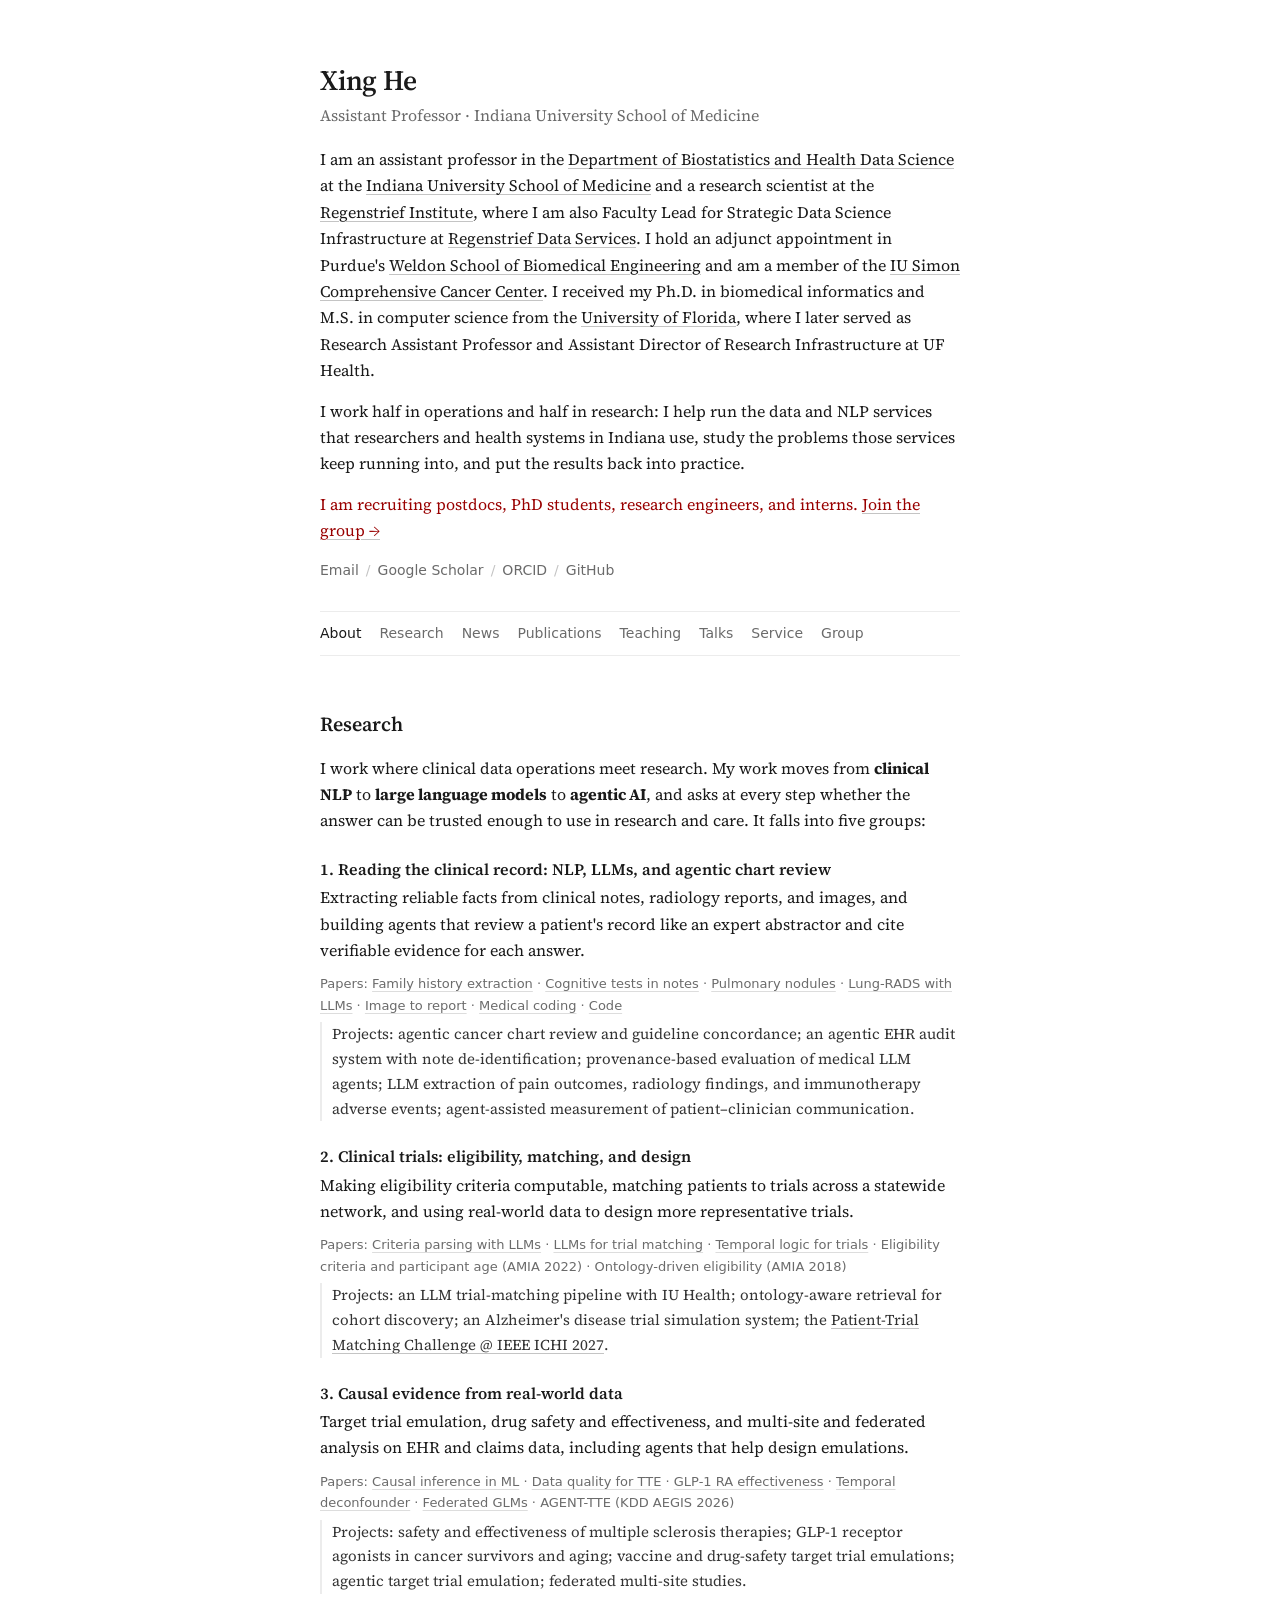
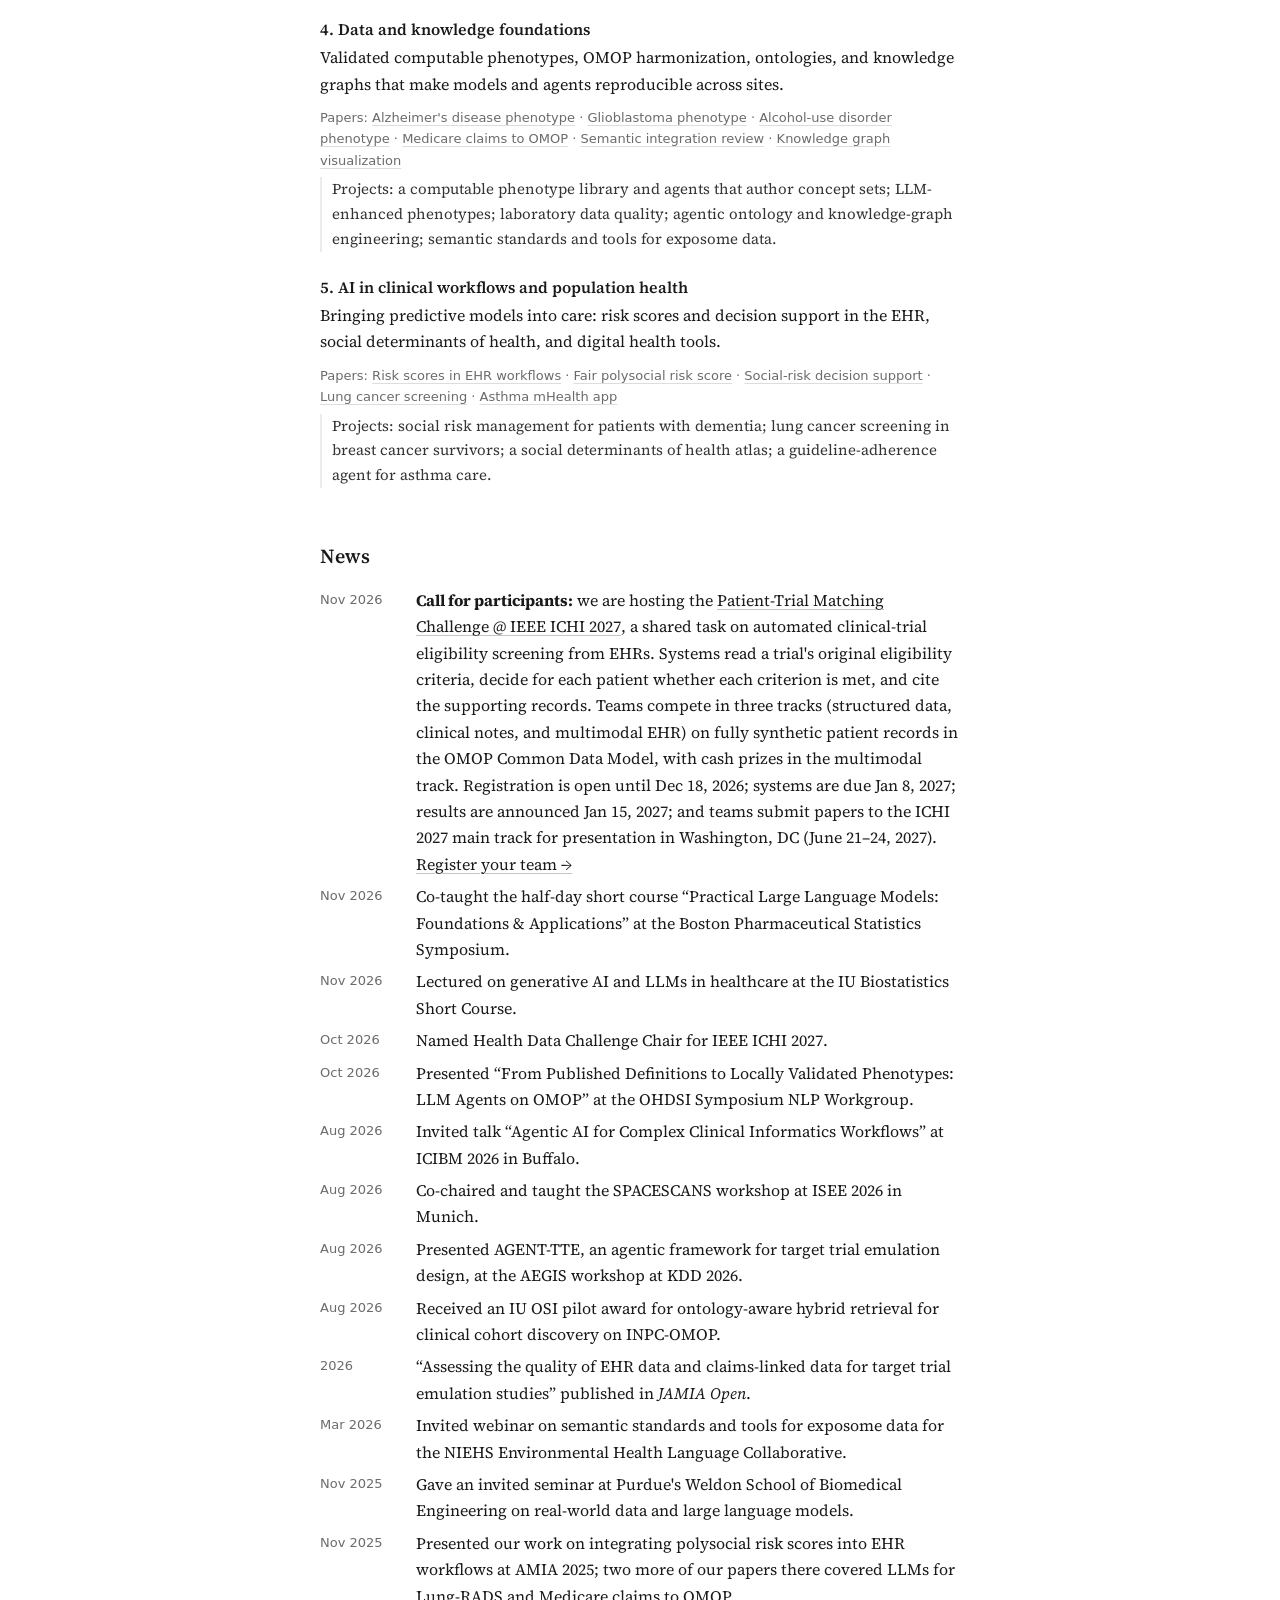
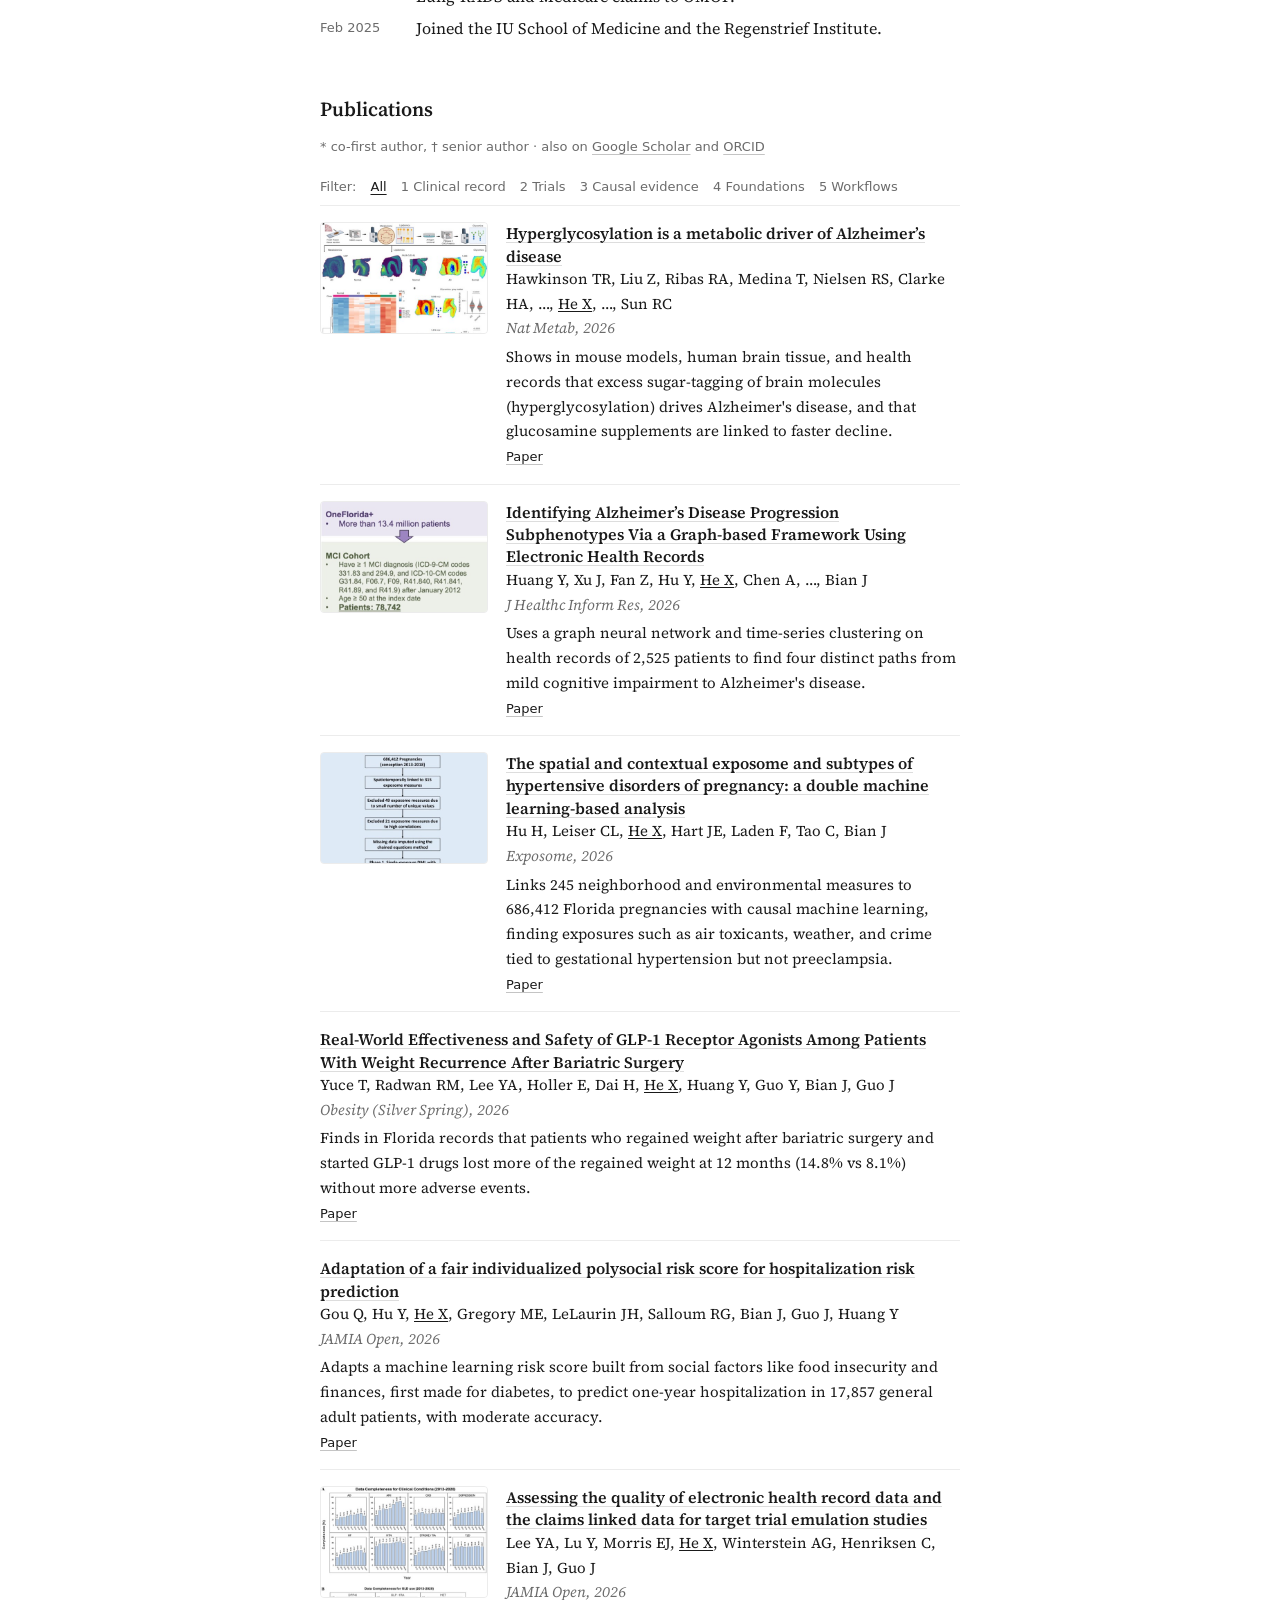
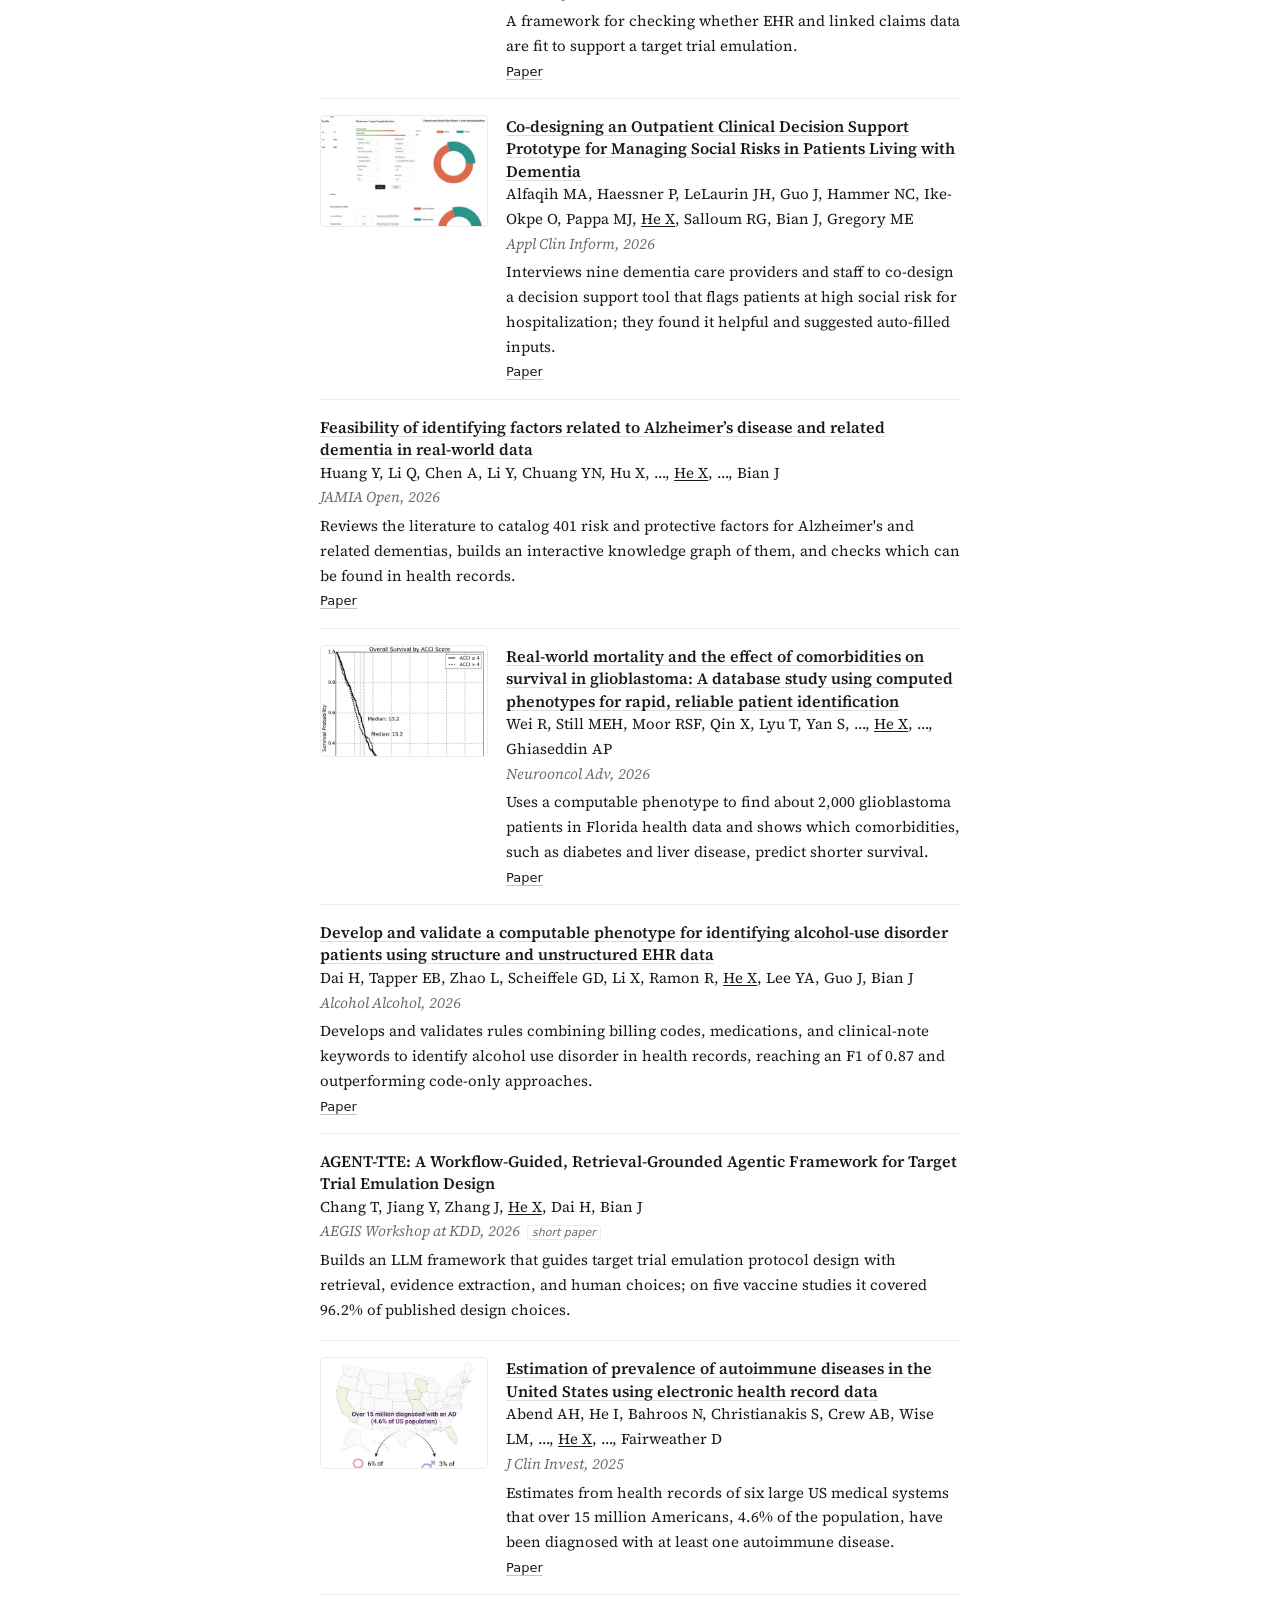
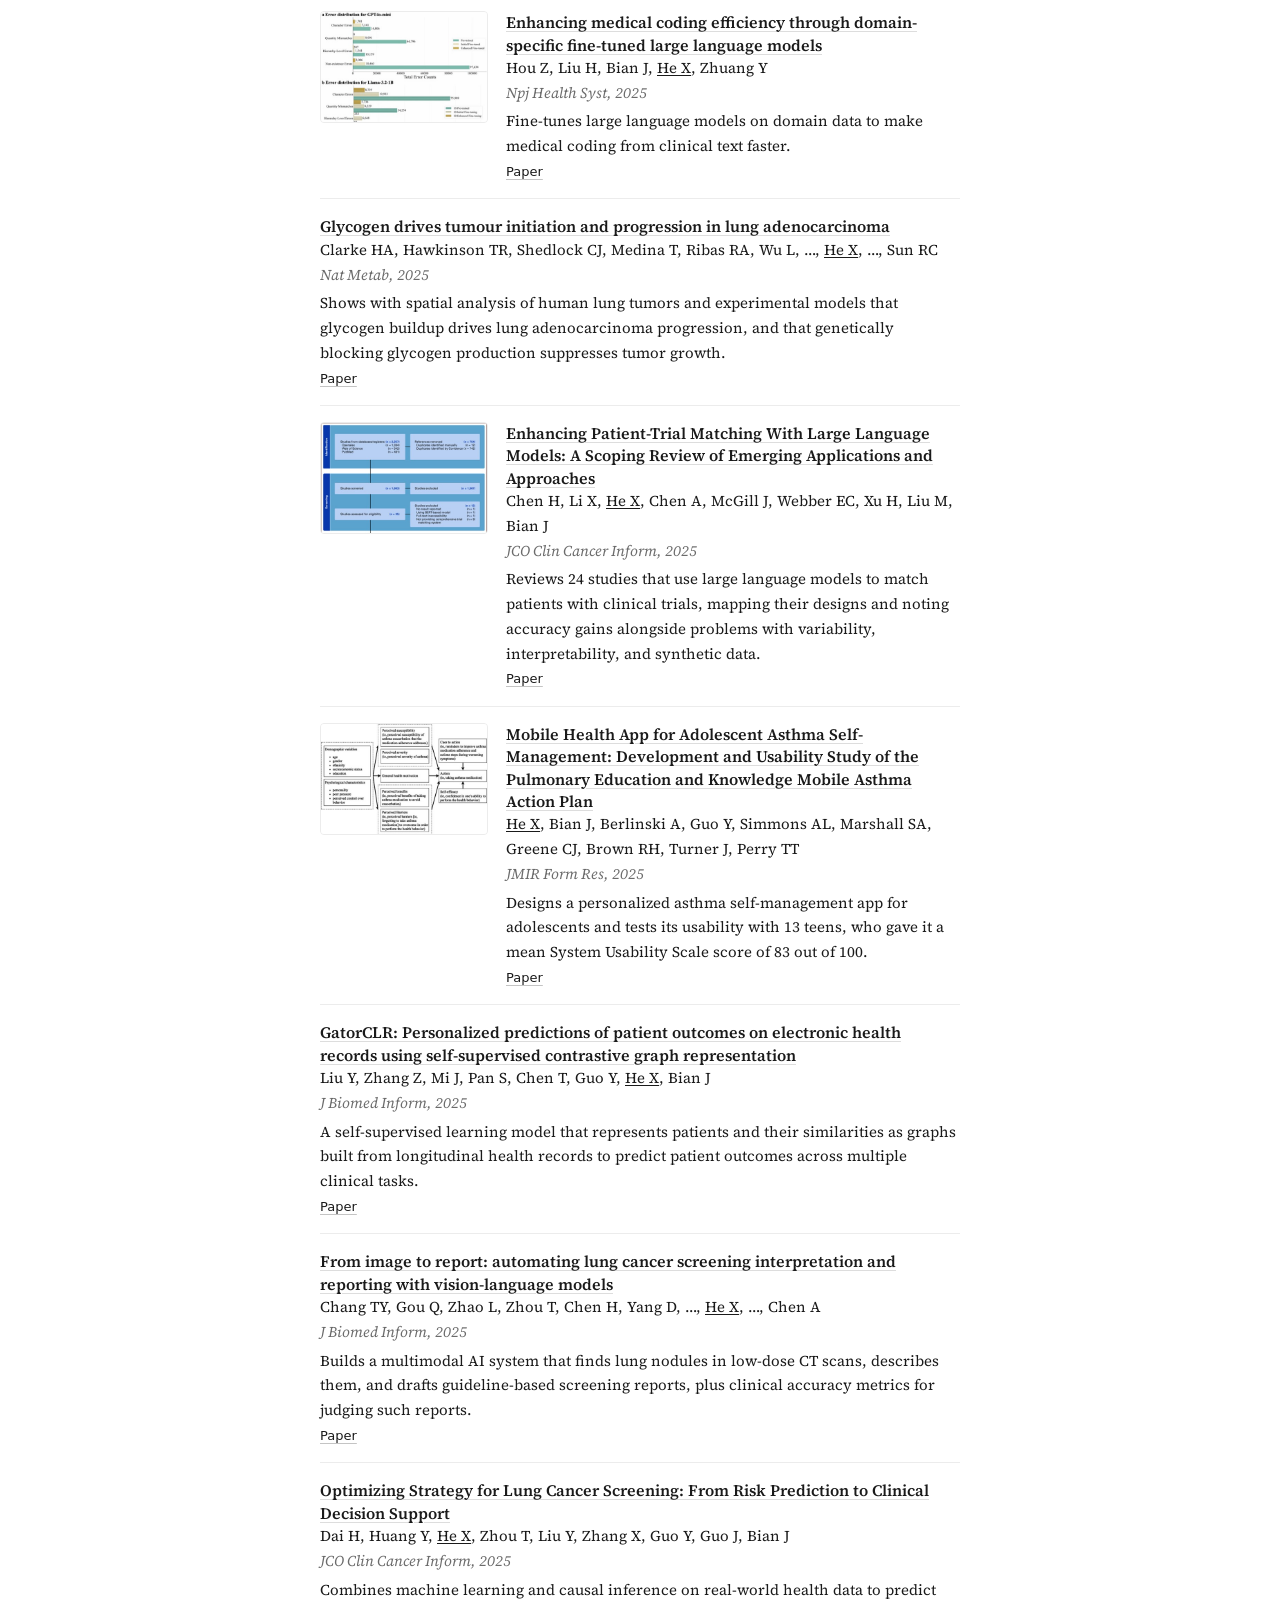
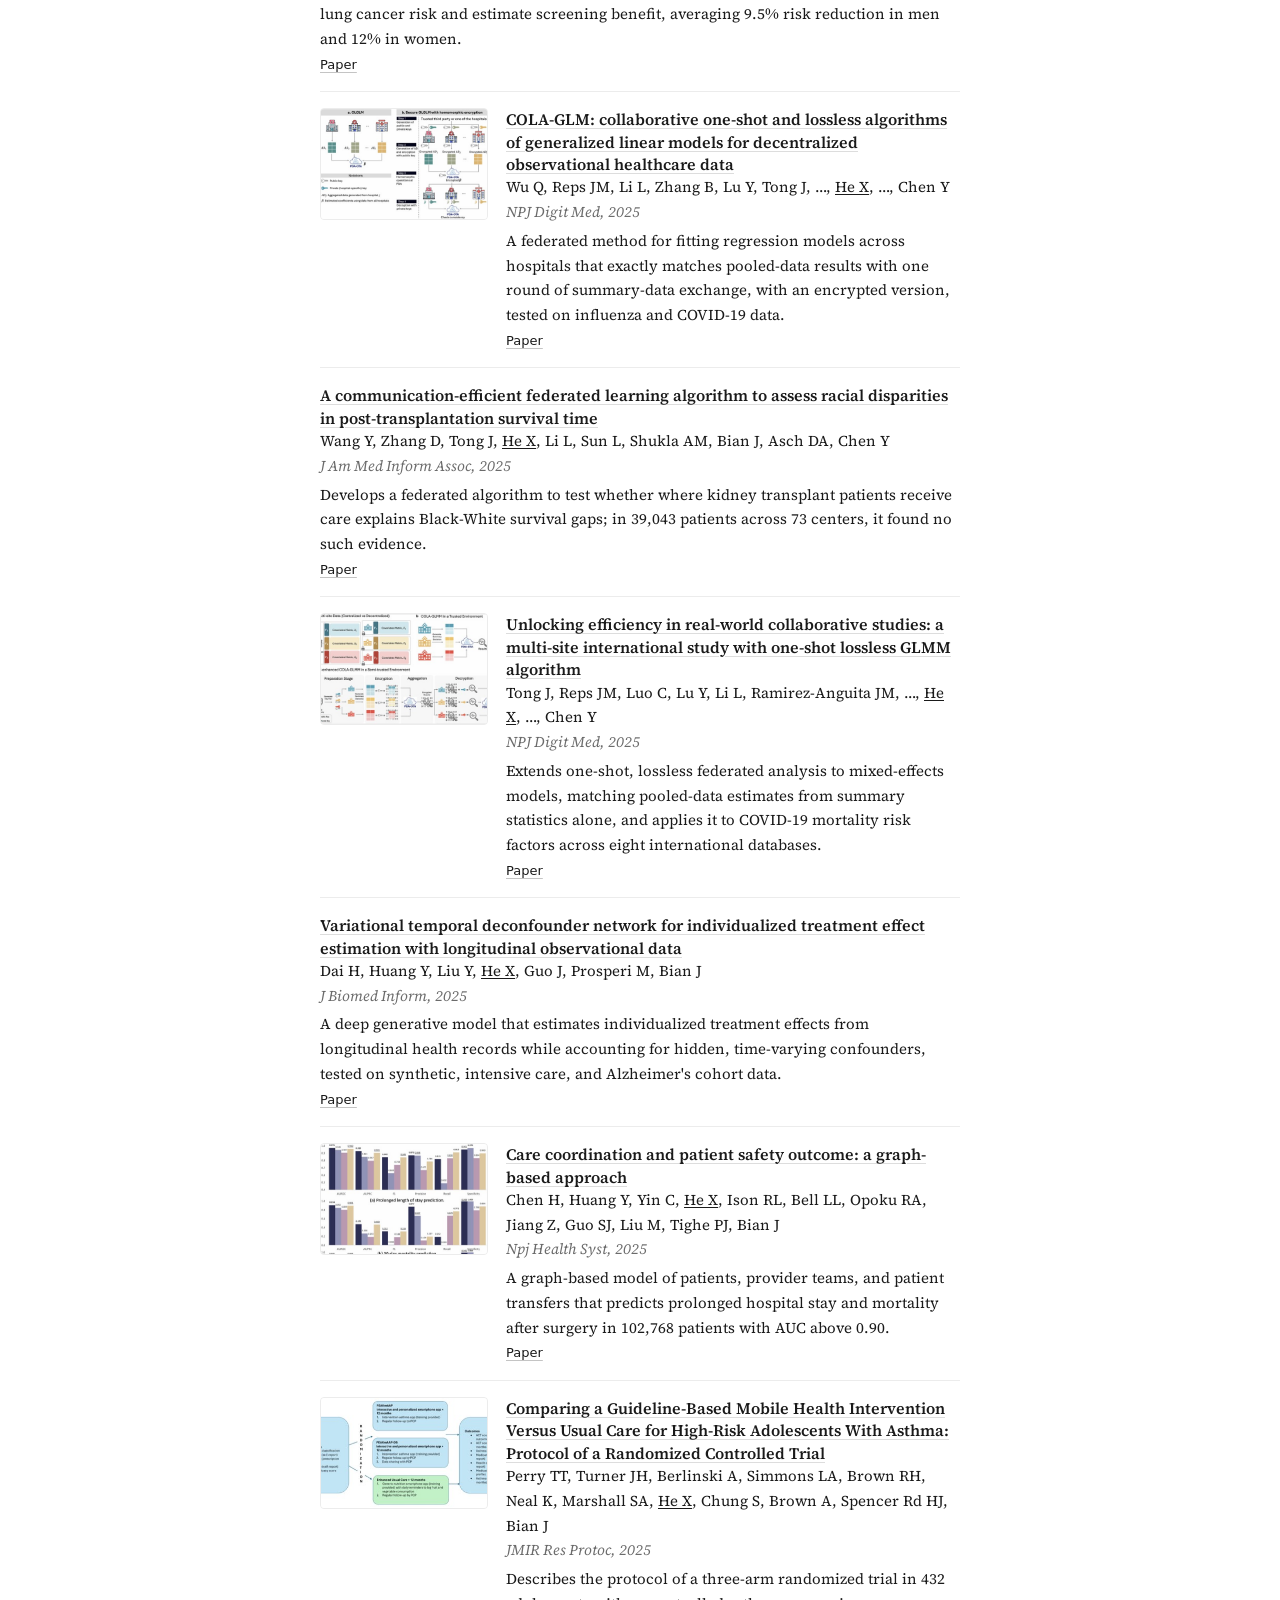
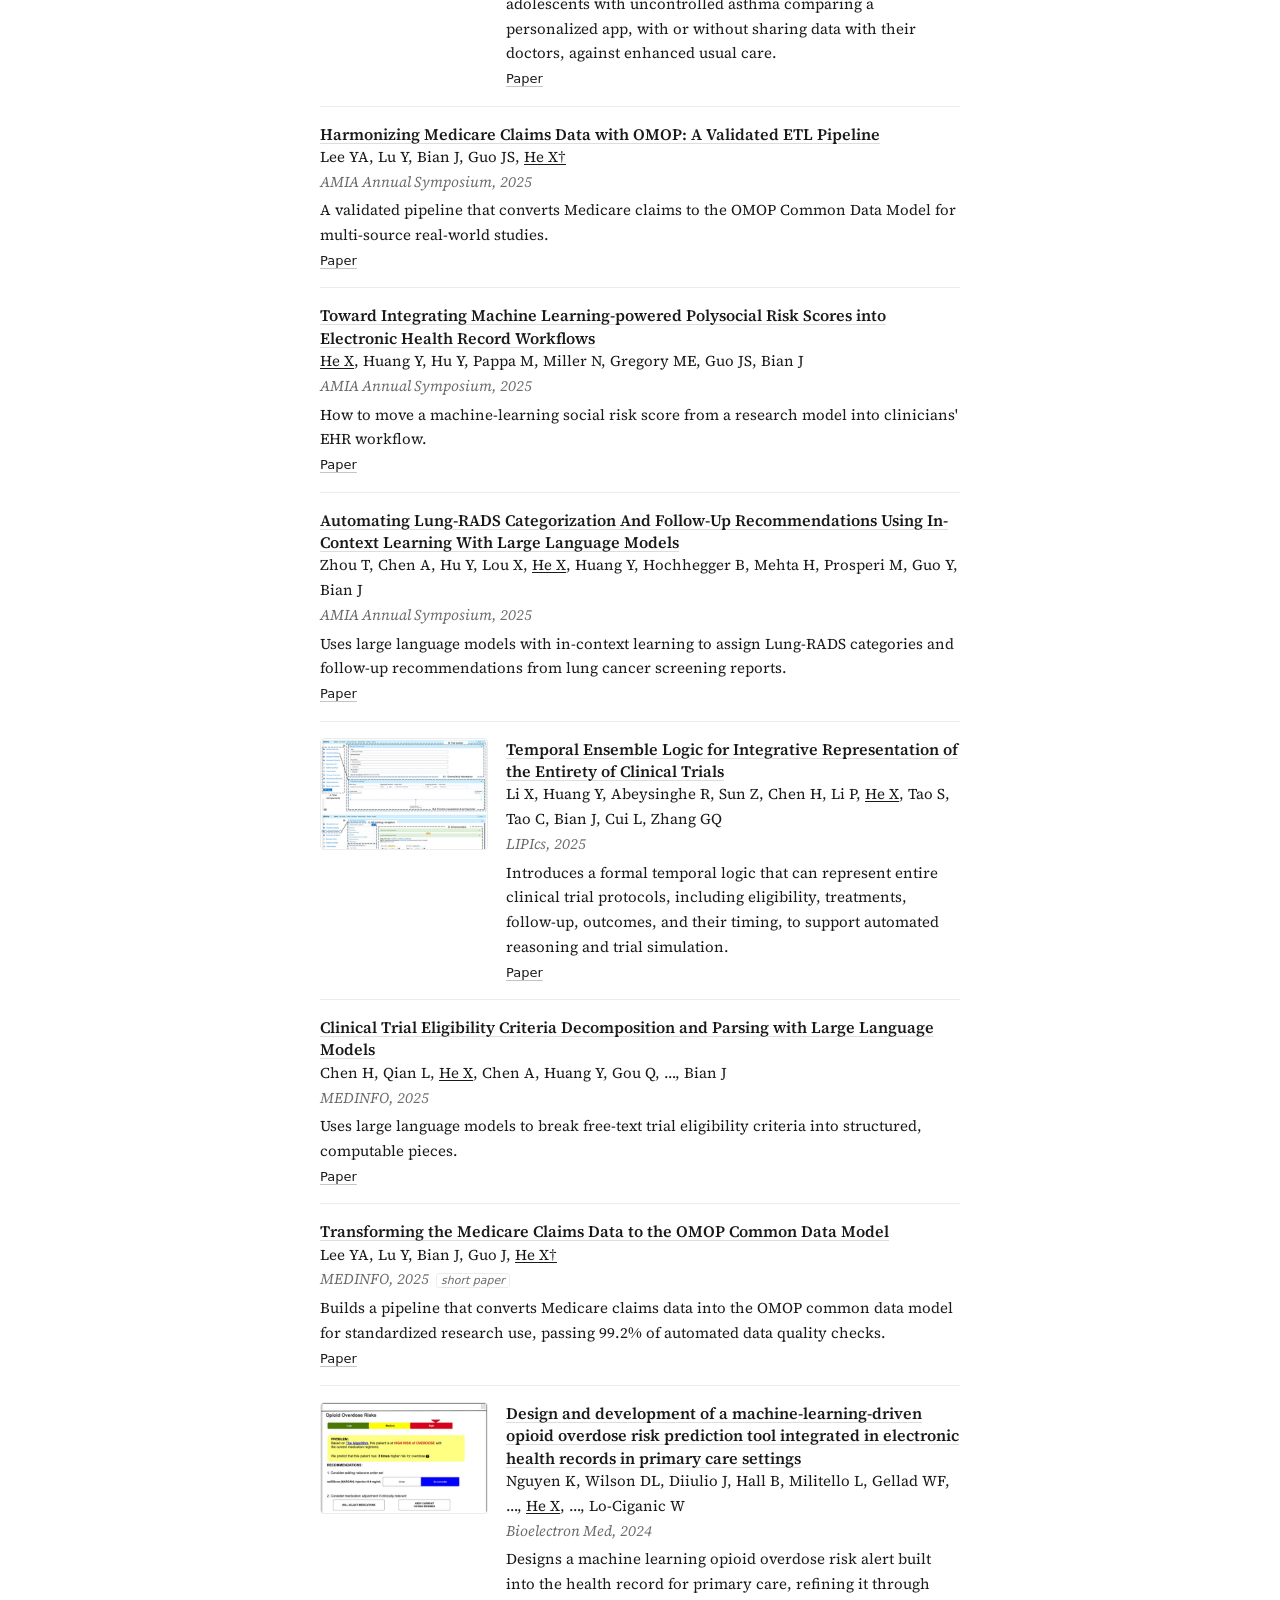
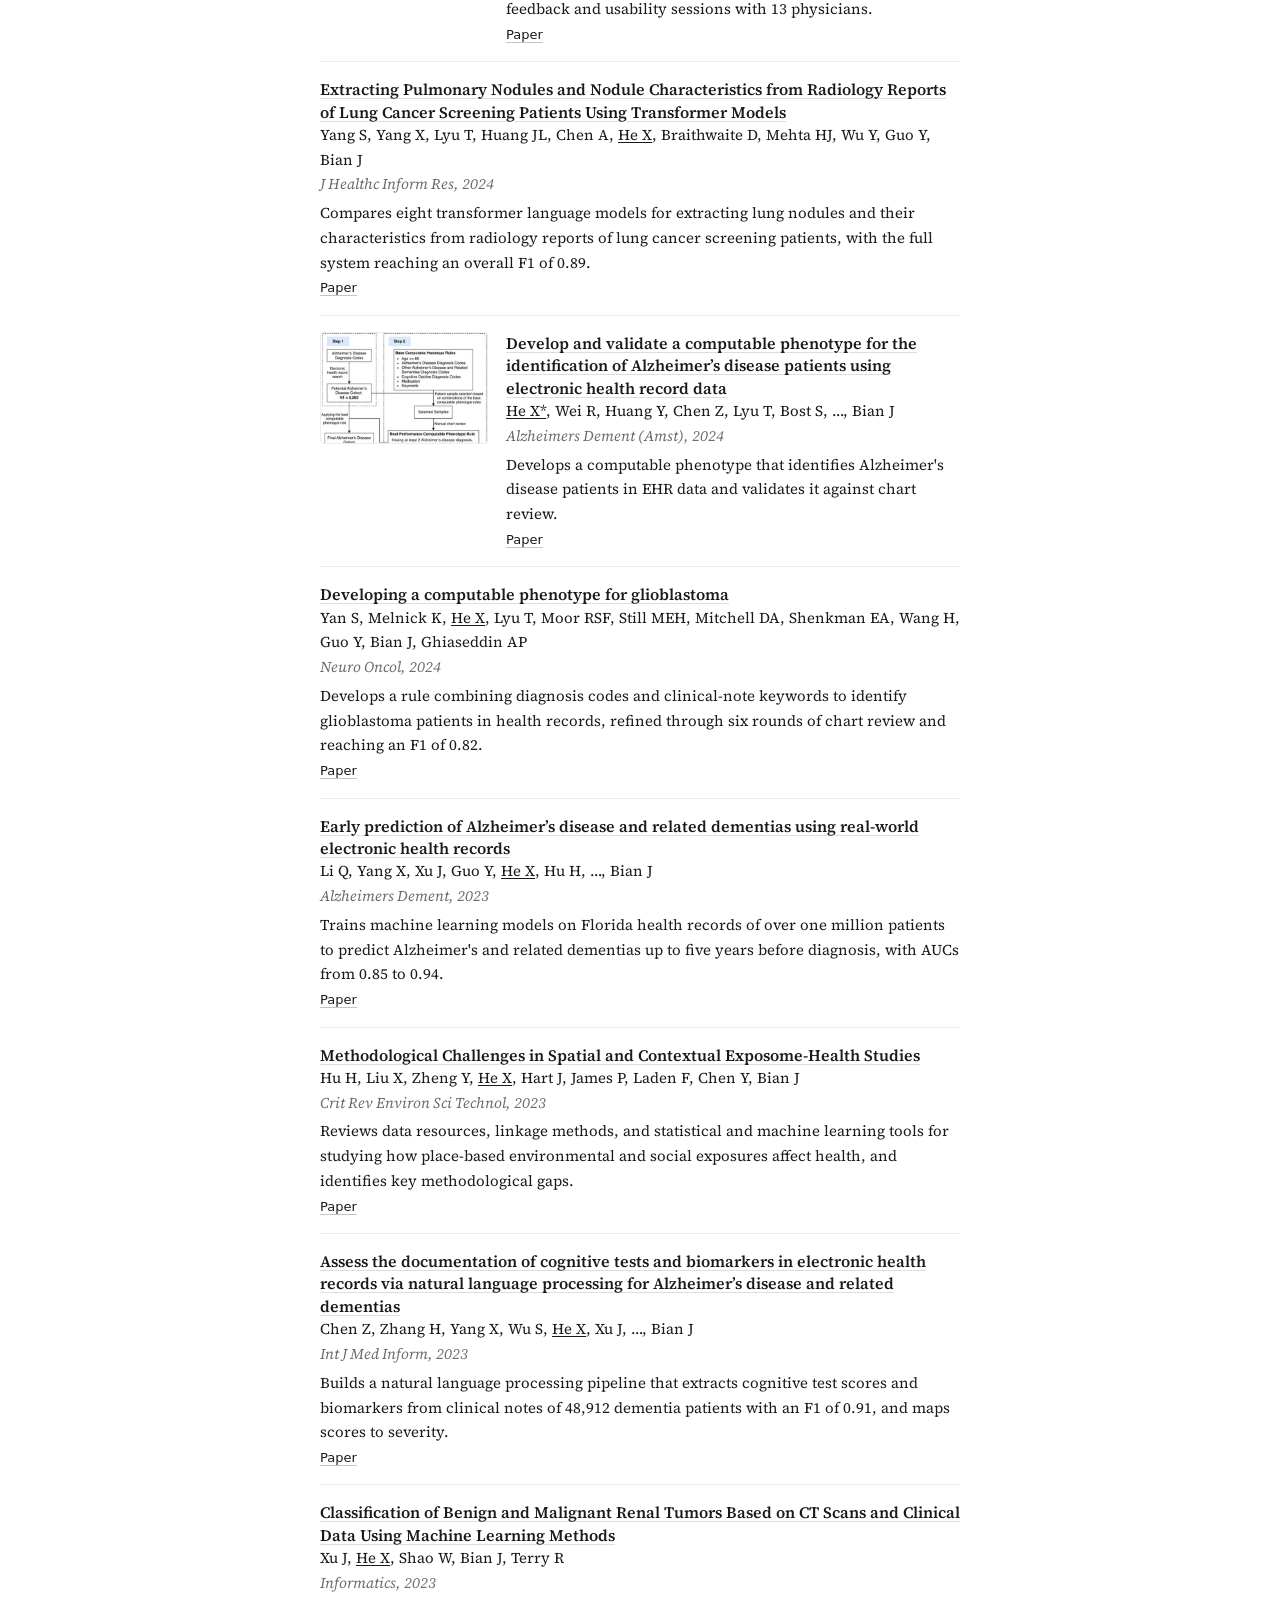
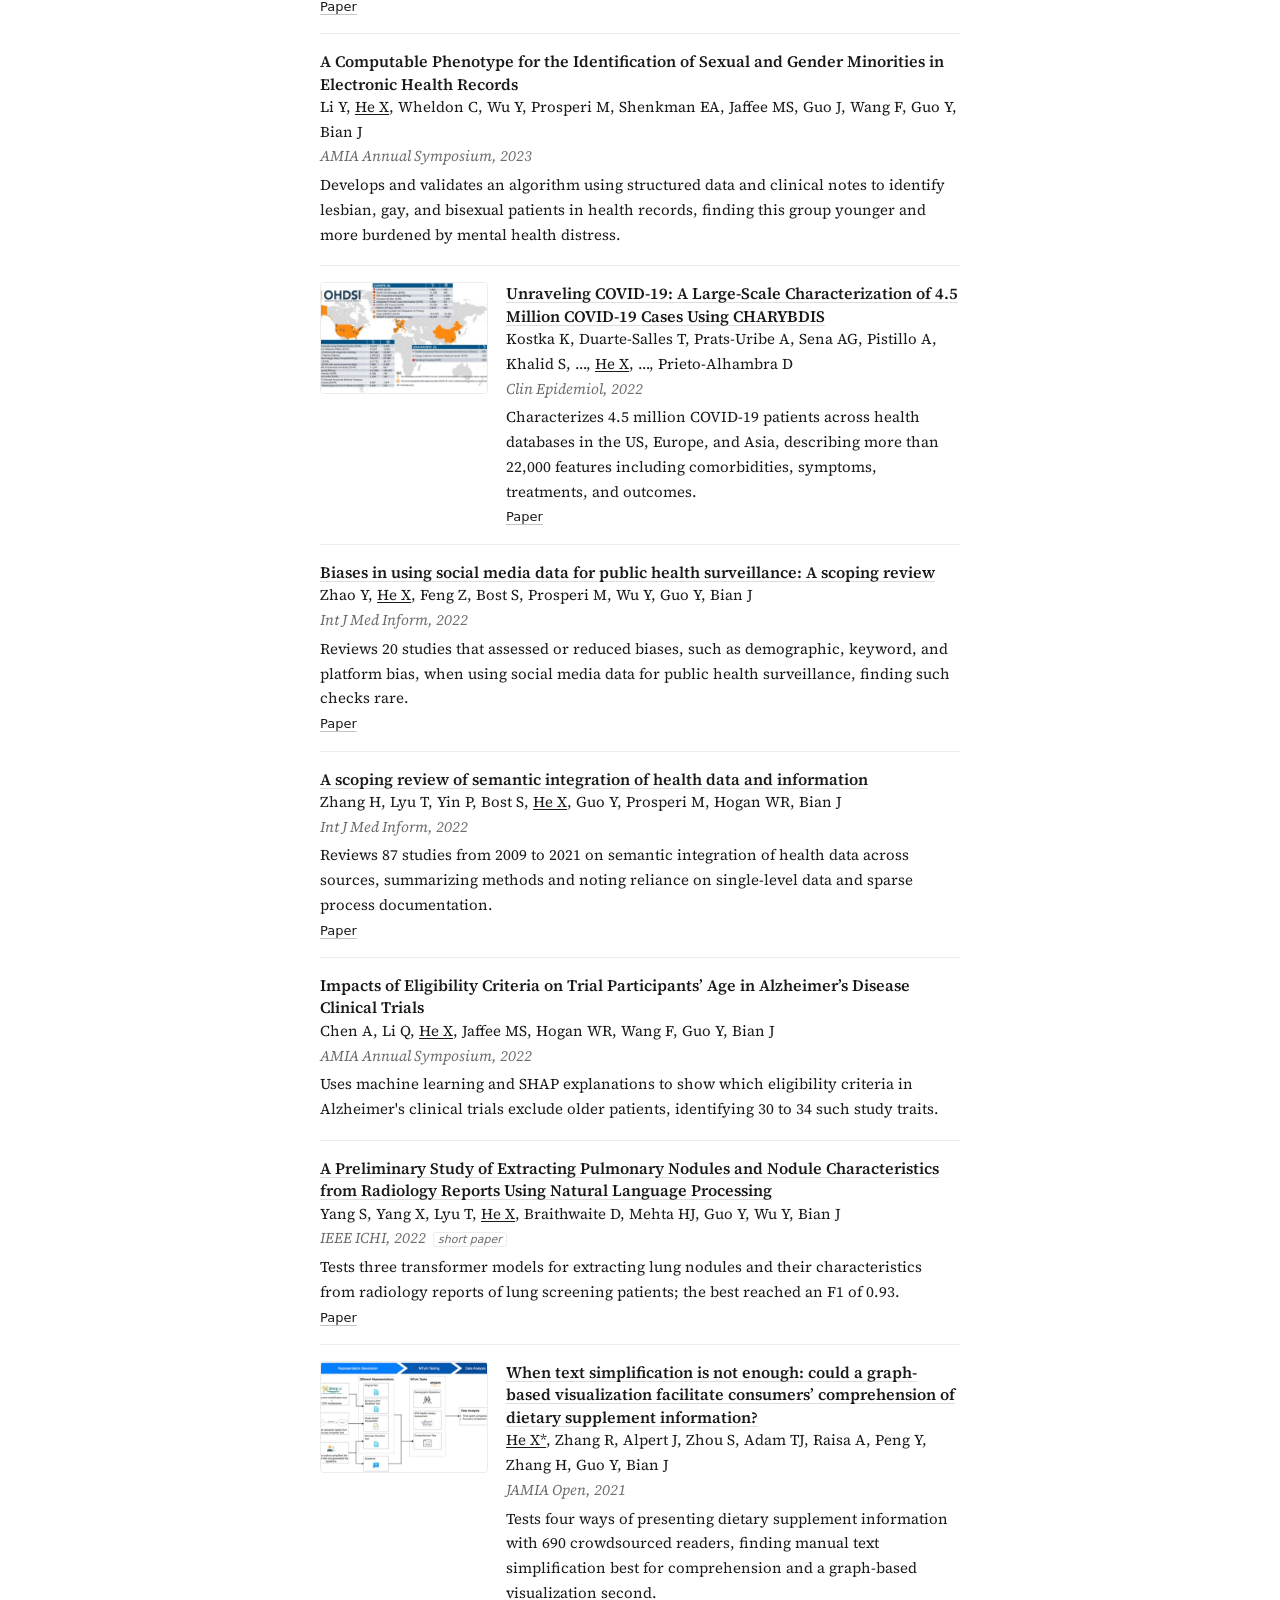
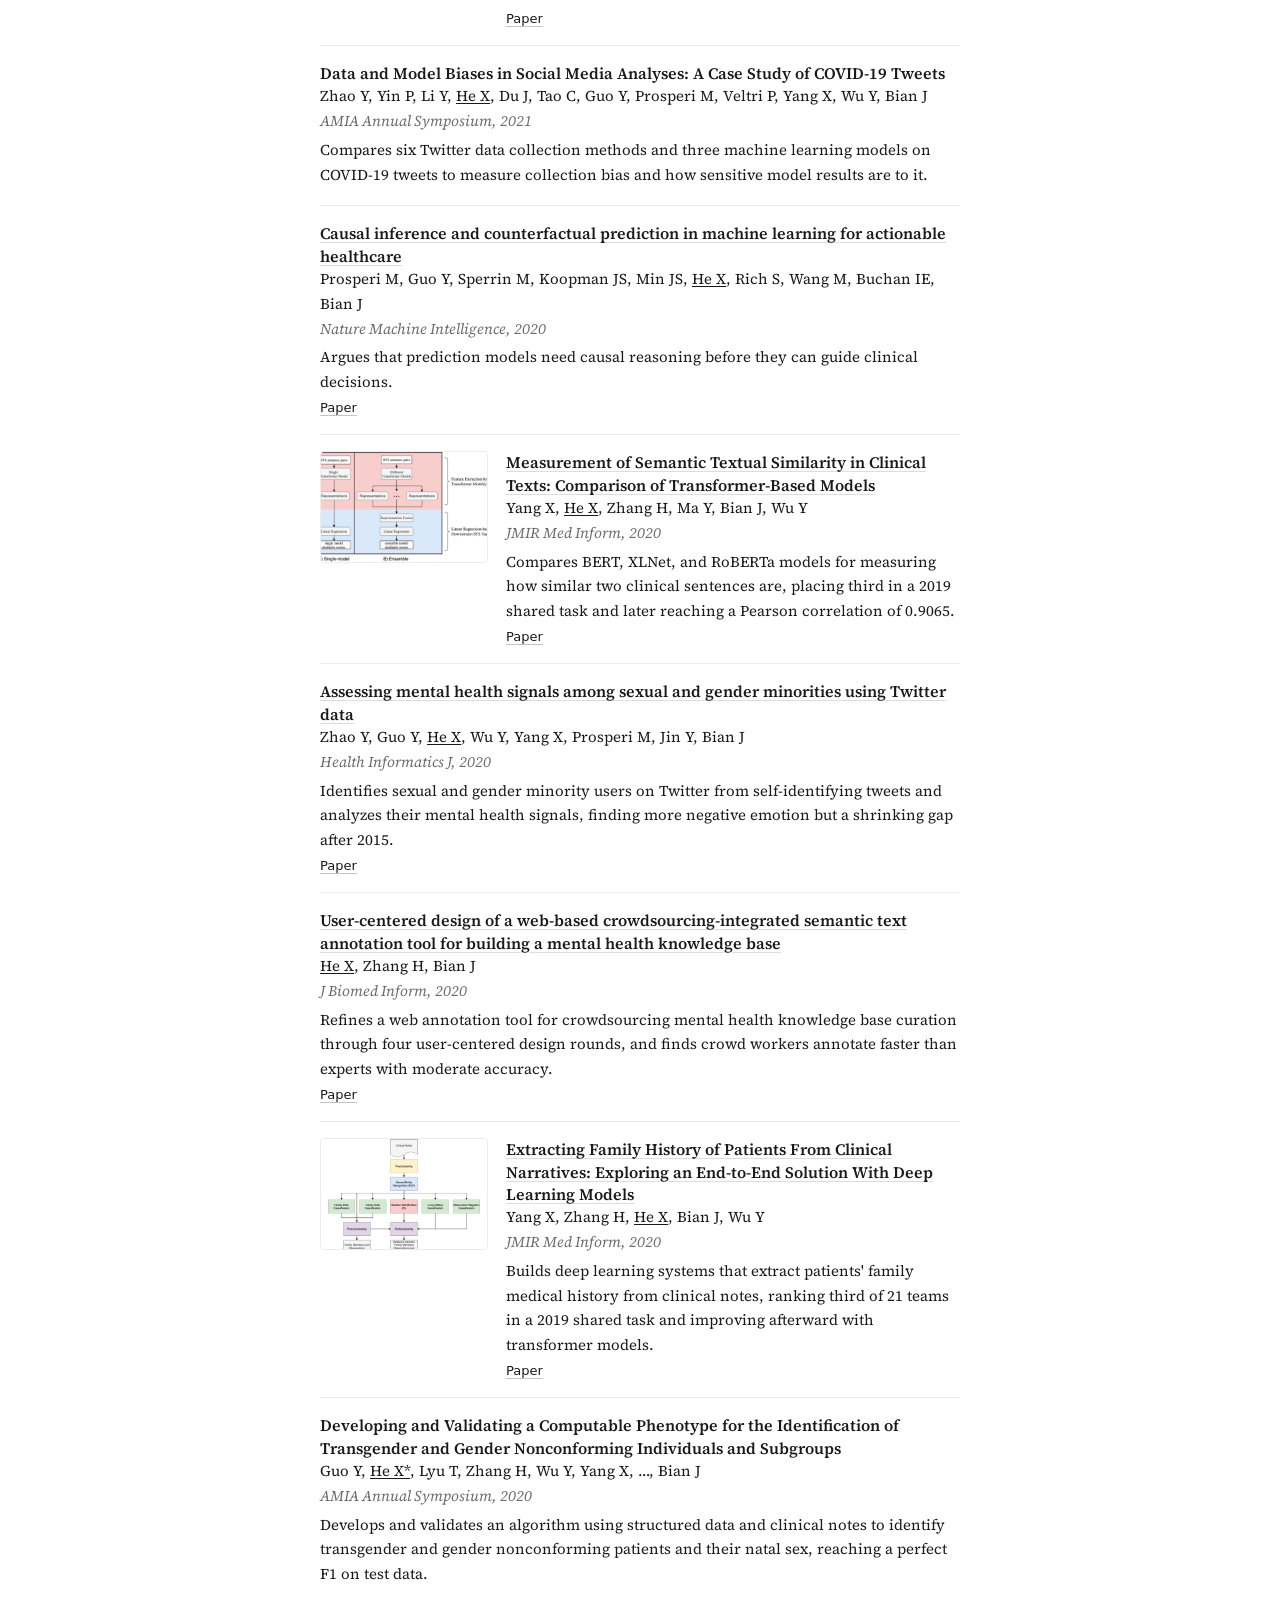
==== commit 53ea1a1b: "Drop title-only summaries for four papers without abstracts Co-Authored-By: Claude Opus 5.5 <noreply" ====
--- a/index.html
+++ b/index.html
@@ -455,7 +455,6 @@
 <div class="t"><a href="https://doi.org/10.3390/informatics10030055">Classification of Benign and Malignant Renal Tumors Based on CT Scans and Clinical Data Using Machine Learning Methods</a></div>
 <div class="a">Xu J, <span class="me">He X</span>, Shao W, Bian J, Terry R</div>
 <div class="v">Informatics, 2023</div>
-<p class="s">Uses machine learning on CT scans and clinical data to classify kidney tumors as benign or malignant.</p>
 <div class="l"><a href="https://doi.org/10.3390/informatics10030055">Paper</a></div>
 </div></article>
 <article class="pub" data-line="foundations">
@@ -575,7 +574,6 @@
 <div class="t"><a href="https://doi.org/10.1145/3400806.3400839">Understanding Perceptions and Attitudes toward Genetically Modified Organisms on Twitter</a></div>
 <div class="a">Jun I, Zhao Y, <span class="me">He X</span>, Gollakner R, Court C, Munoz O, Bian J, Capua I, Prosperi M</div>
 <div class="v">Social Media &amp; Society, 2020</div>
-<p class="s">Examines public perceptions and attitudes toward genetically modified organisms as expressed in posts on the social media platform Twitter.</p>
 <div class="l"><a href="https://doi.org/10.1145/3400806.3400839">Paper</a></div>
 </div></article>
 <article class="pub has-media" data-line="foundations">
@@ -600,7 +598,6 @@
 <div class="t"><a href="https://ceur-ws.org/Vol-2427/SEPDA_2019_paper_13.pdf">Aero: An Evidence-based Semantic Web Knowledge Base of Cancer Behavioral Risk Factors</a></div>
 <div class="a">Zhang H, <span class="me">He X</span>, Harrison T, Bian J</div>
 <div class="v">SEPDA Workshop, 2019</div>
-<p class="s">Describes Aero, an evidence-based knowledge base of behavioral risk factors for cancer built with semantic web technologies.</p>
 <div class="l"><a href="https://ceur-ws.org/Vol-2427/SEPDA_2019_paper_13.pdf">Paper</a></div>
 </div></article>
 <article class="pub" data-line="foundations">
@@ -608,7 +605,6 @@
 <div class="t"><a href="https://doi.org/10.1109/ichi.2019.8904618">Towards an Interactive Visualization for Dietary Supplement Knowledge Graph</a></div>
 <div class="a"><span class="me">He X</span>, Bian J</div>
 <div class="v">IEEE ICHI, 2019 <span class="tag">short paper</span></div>
-<p class="s">Describes work toward an interactive visualization that lets users explore a knowledge graph of dietary supplement information.</p>
 <div class="l"><a href="https://doi.org/10.1109/ichi.2019.8904618">Paper</a></div>
 </div></article>
 <article class="pub" data-line="trials">
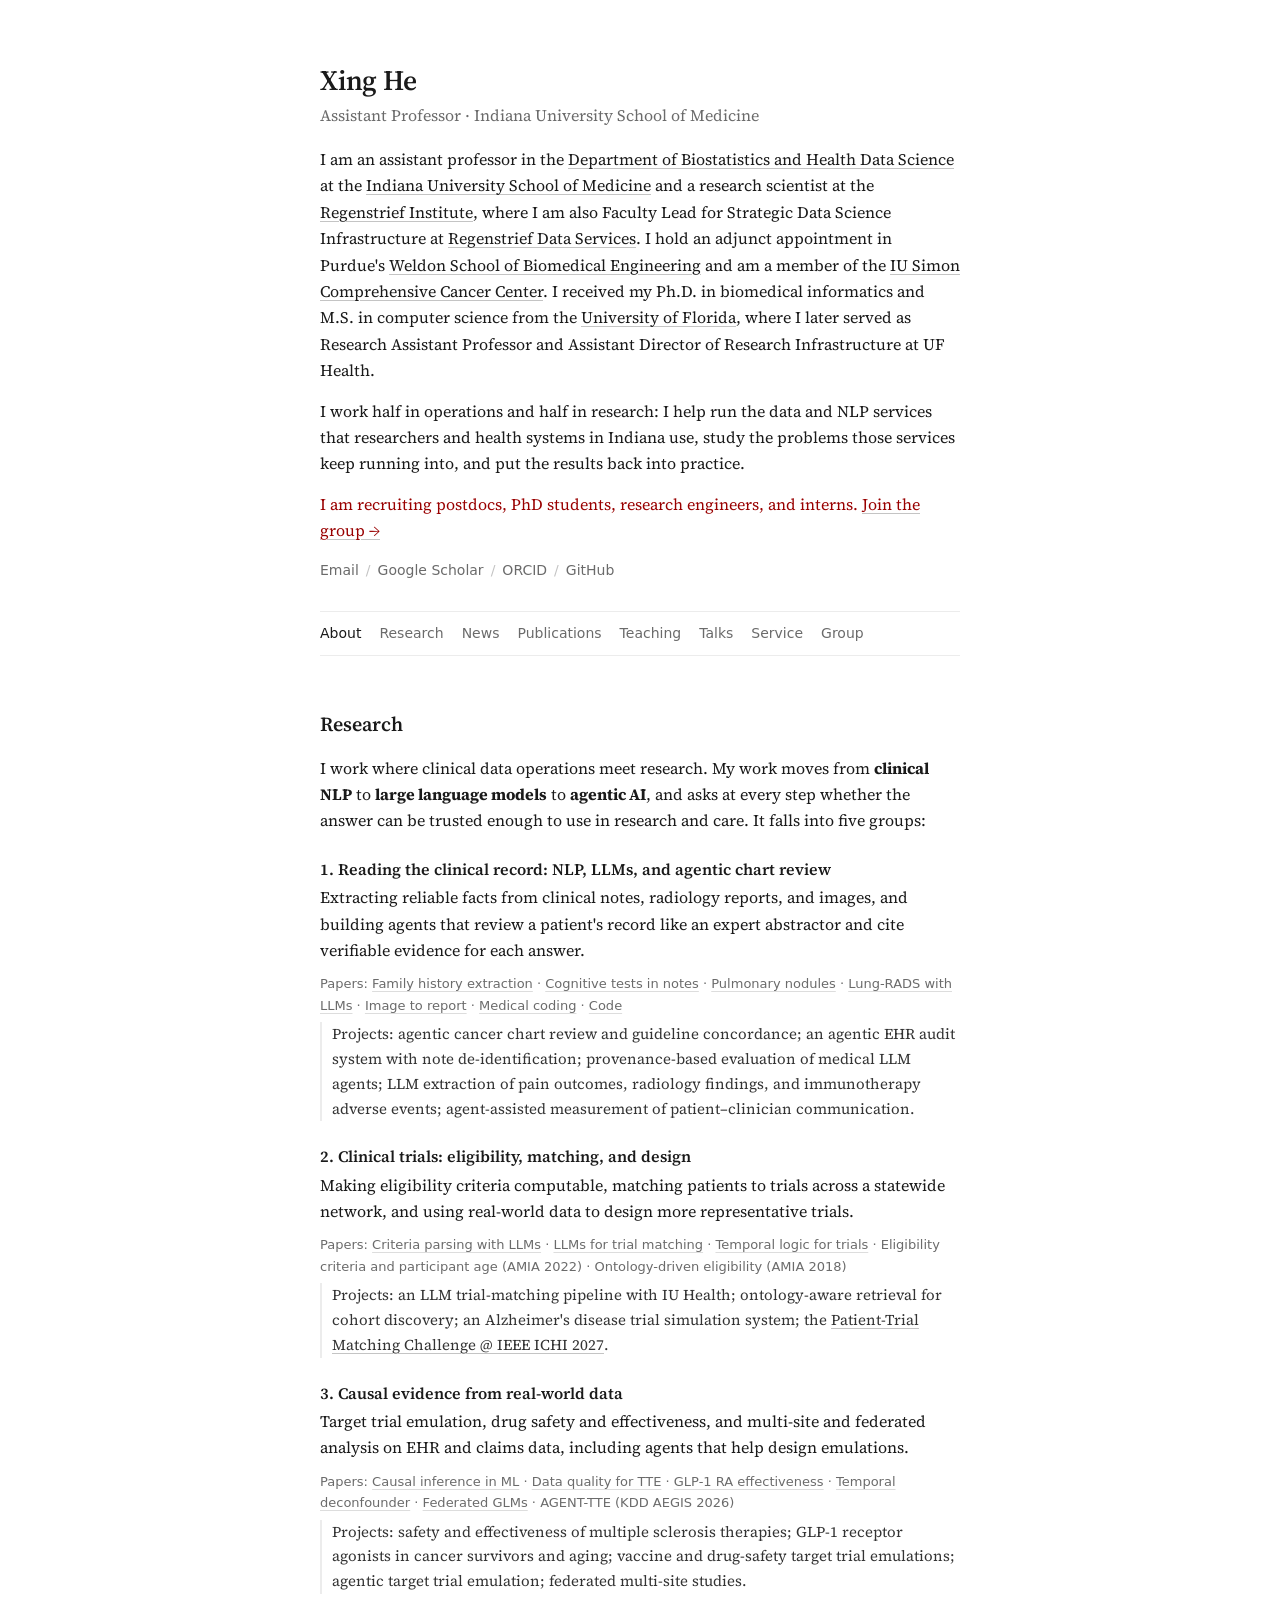
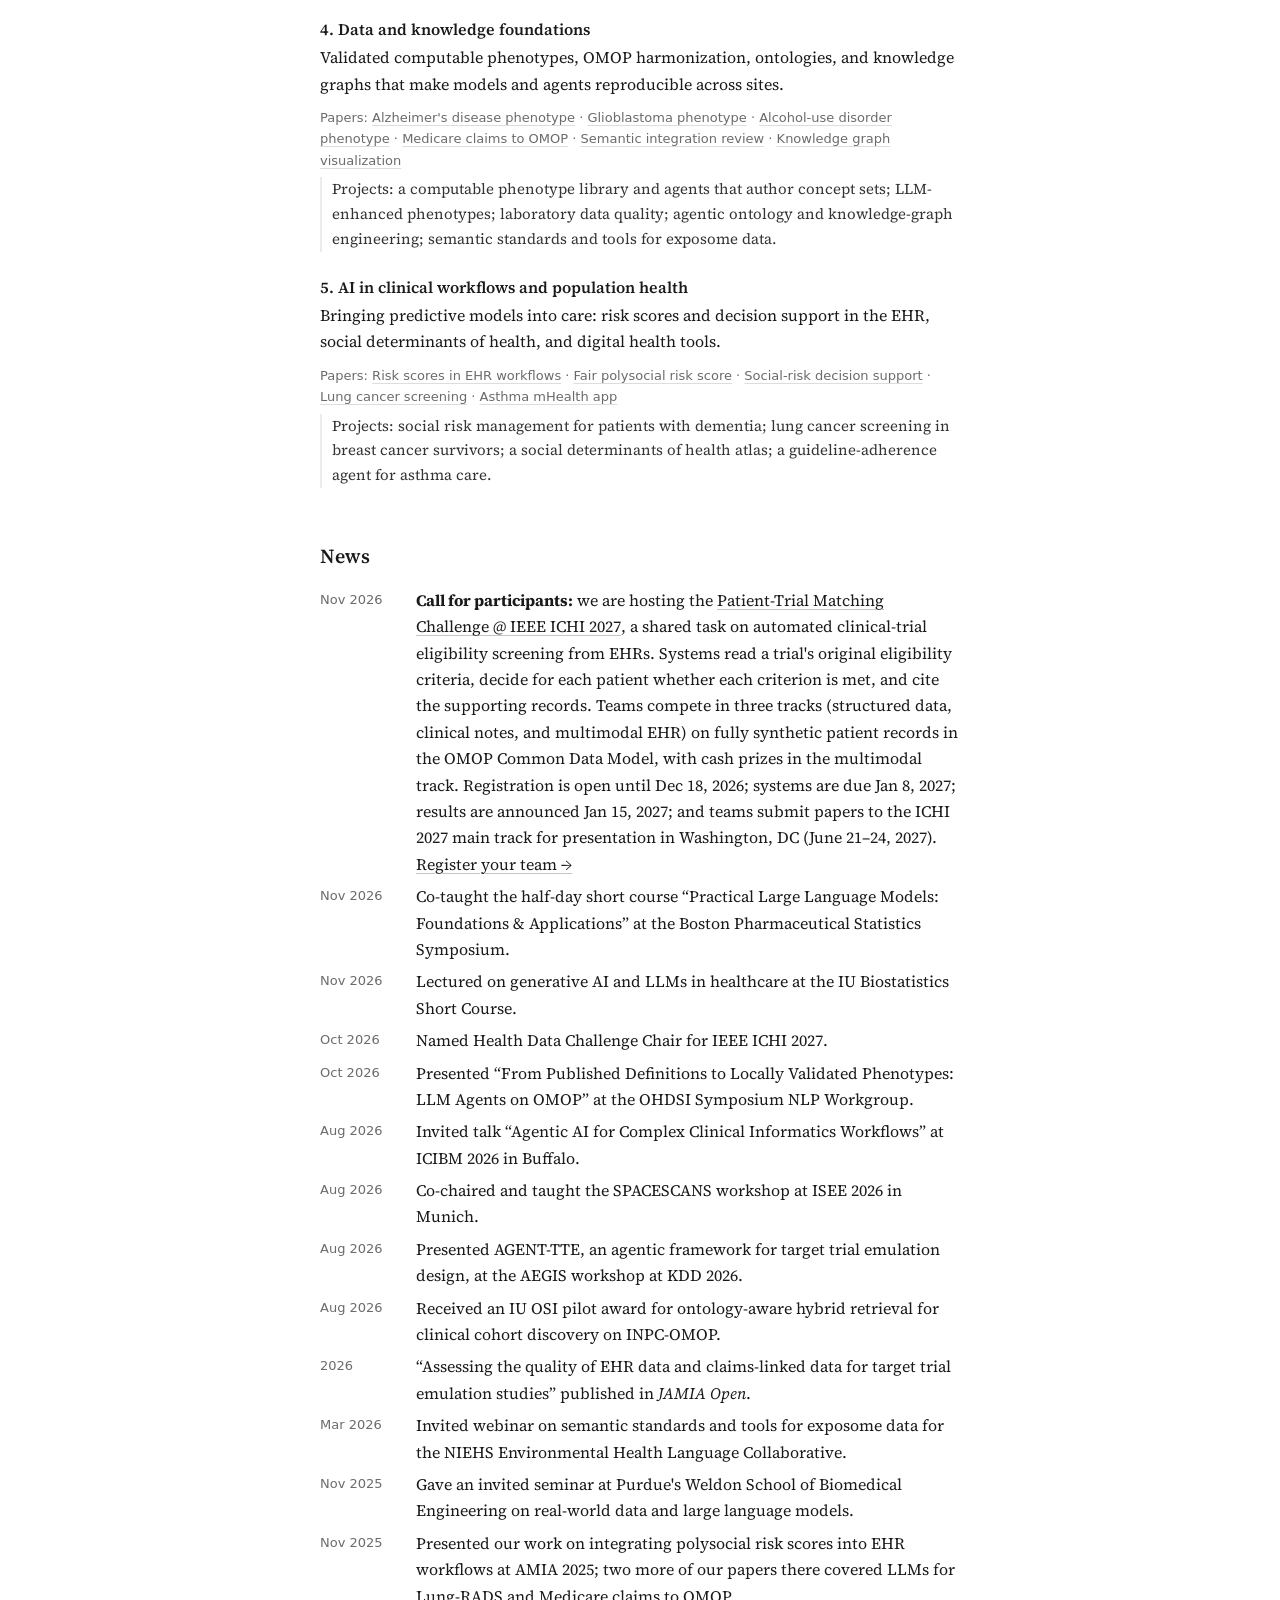
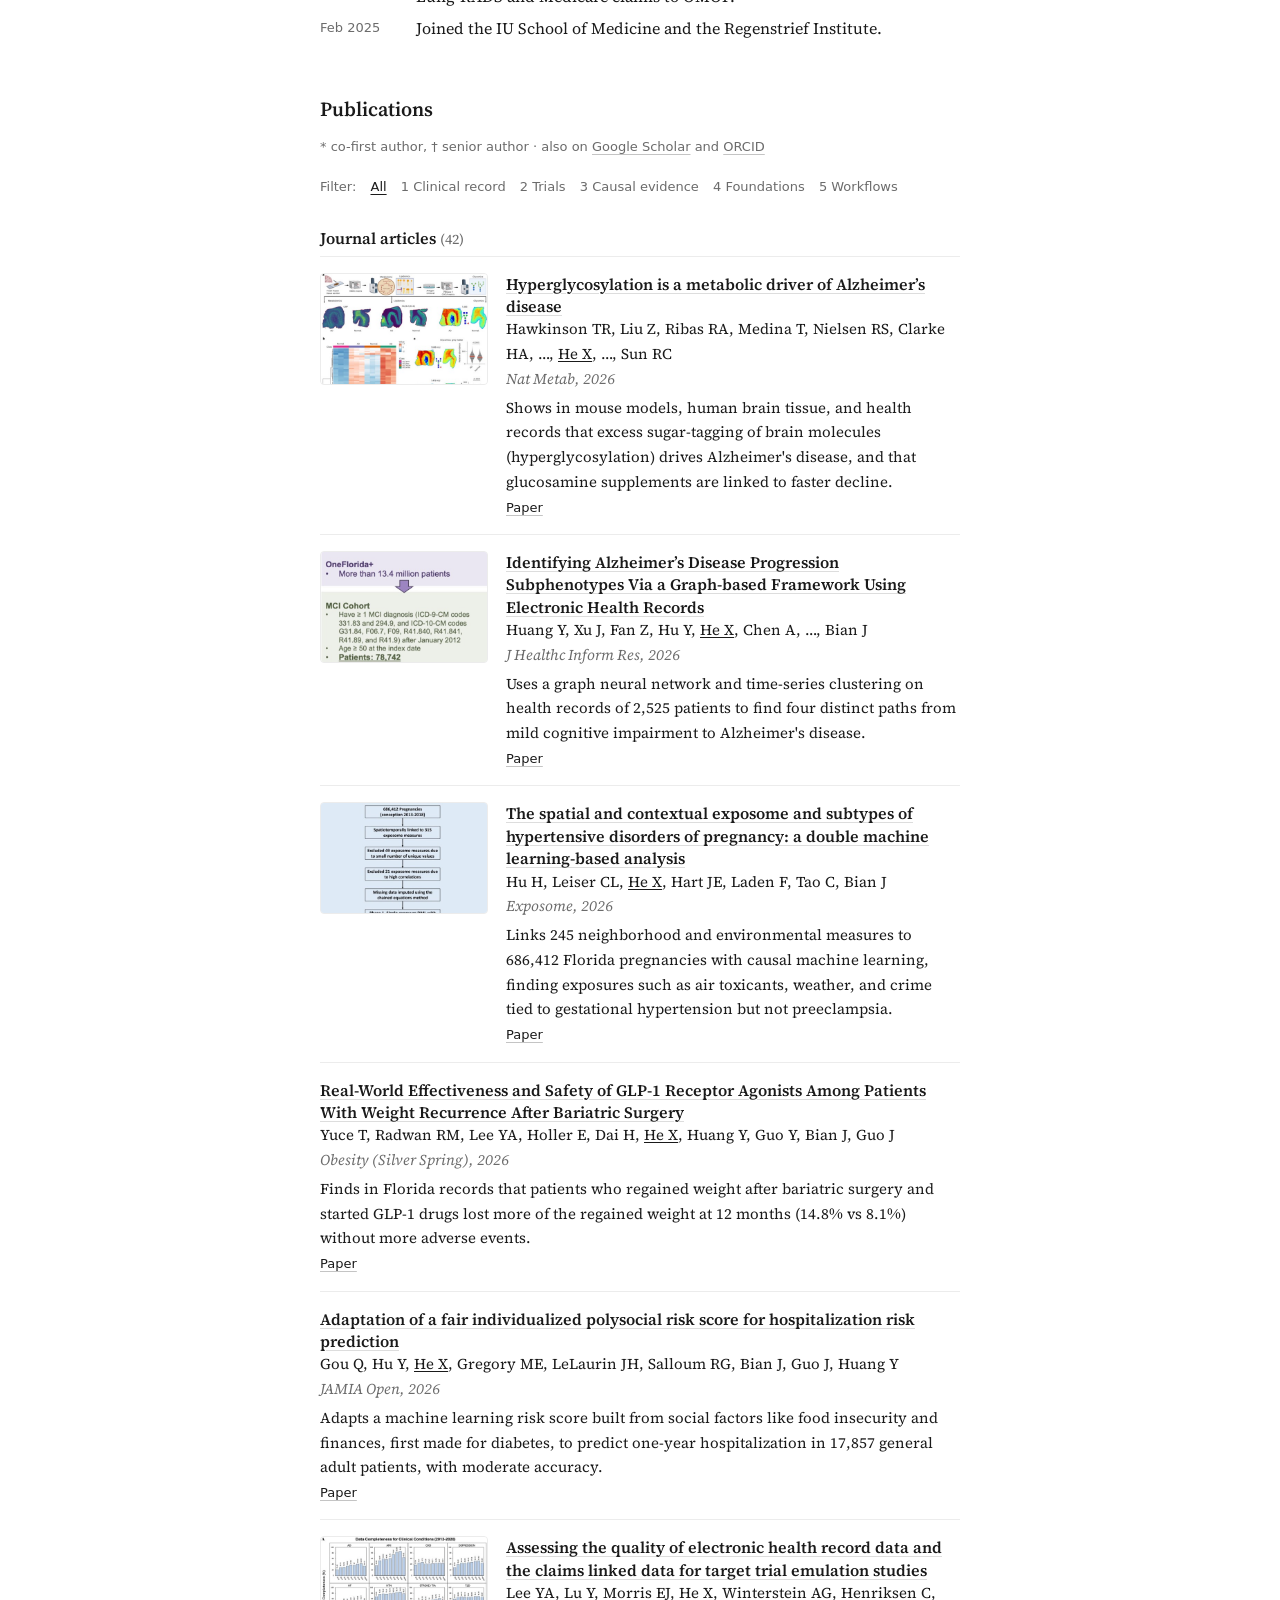
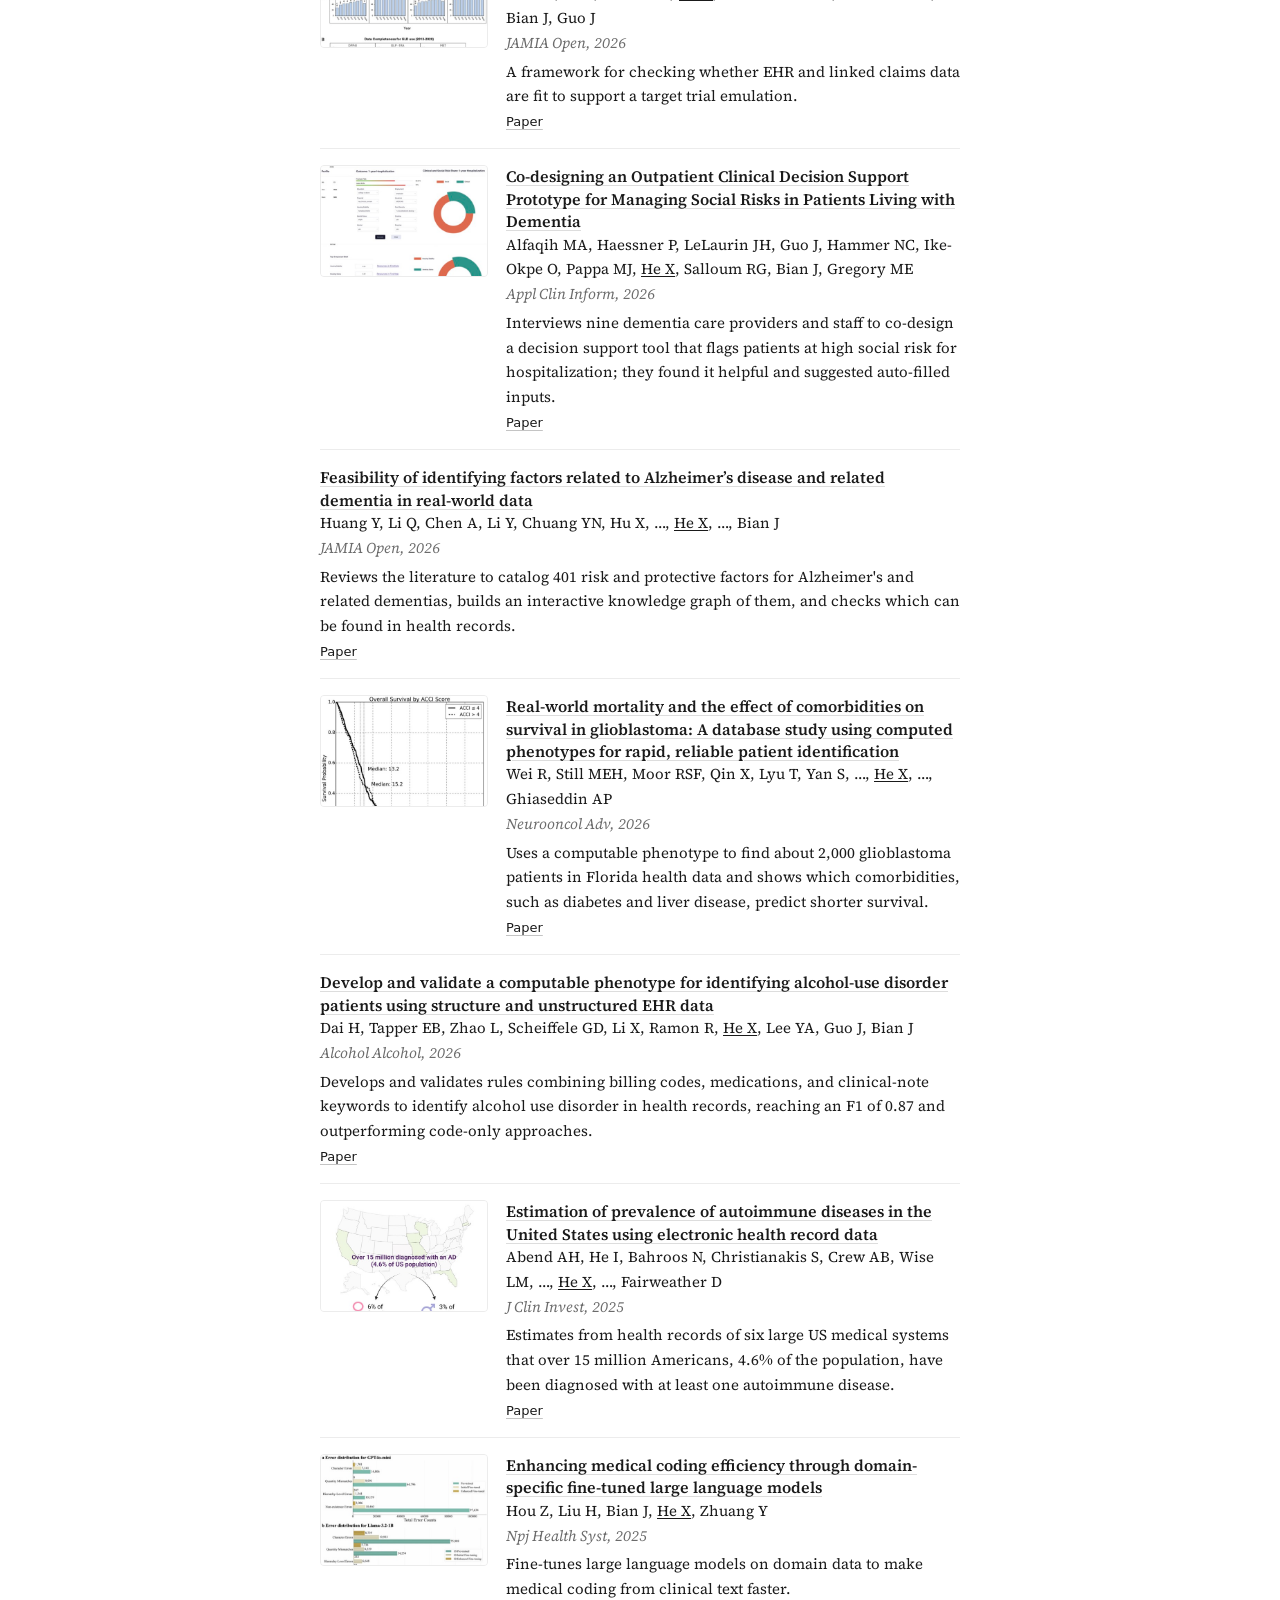
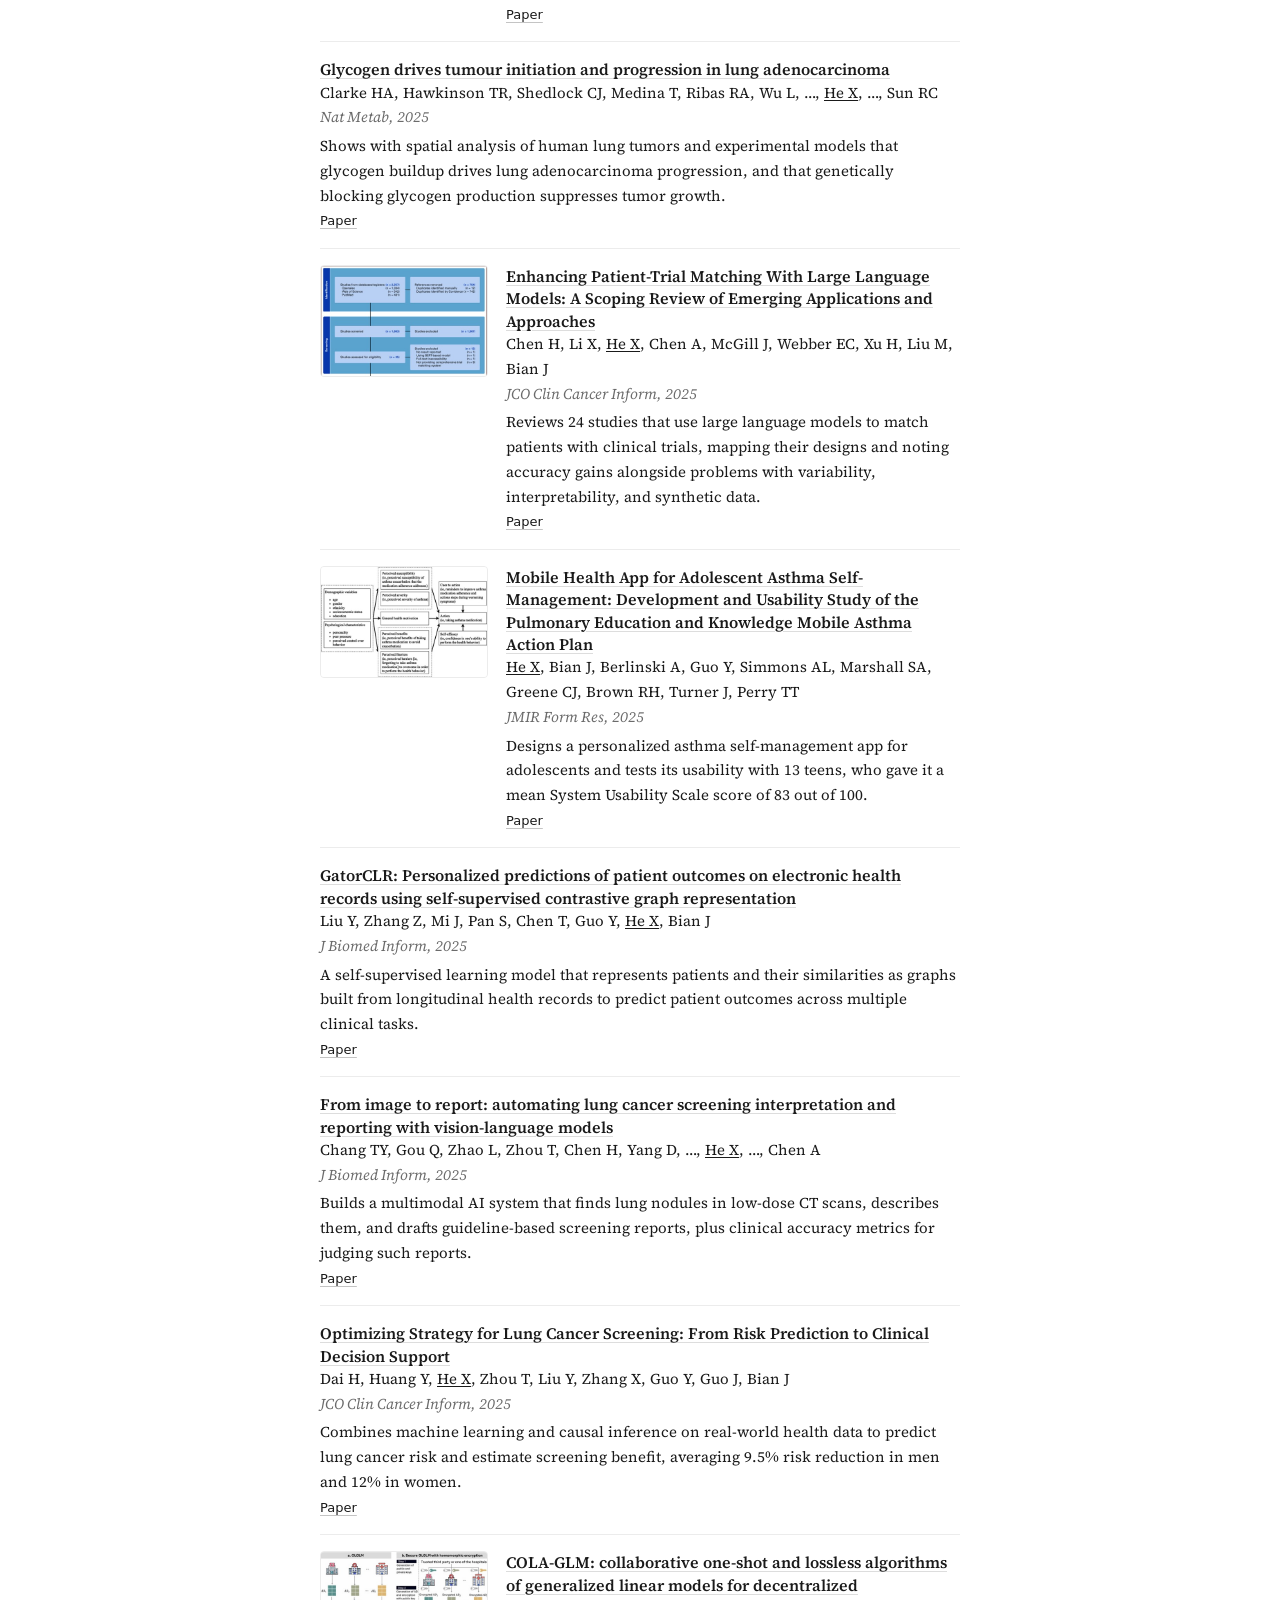
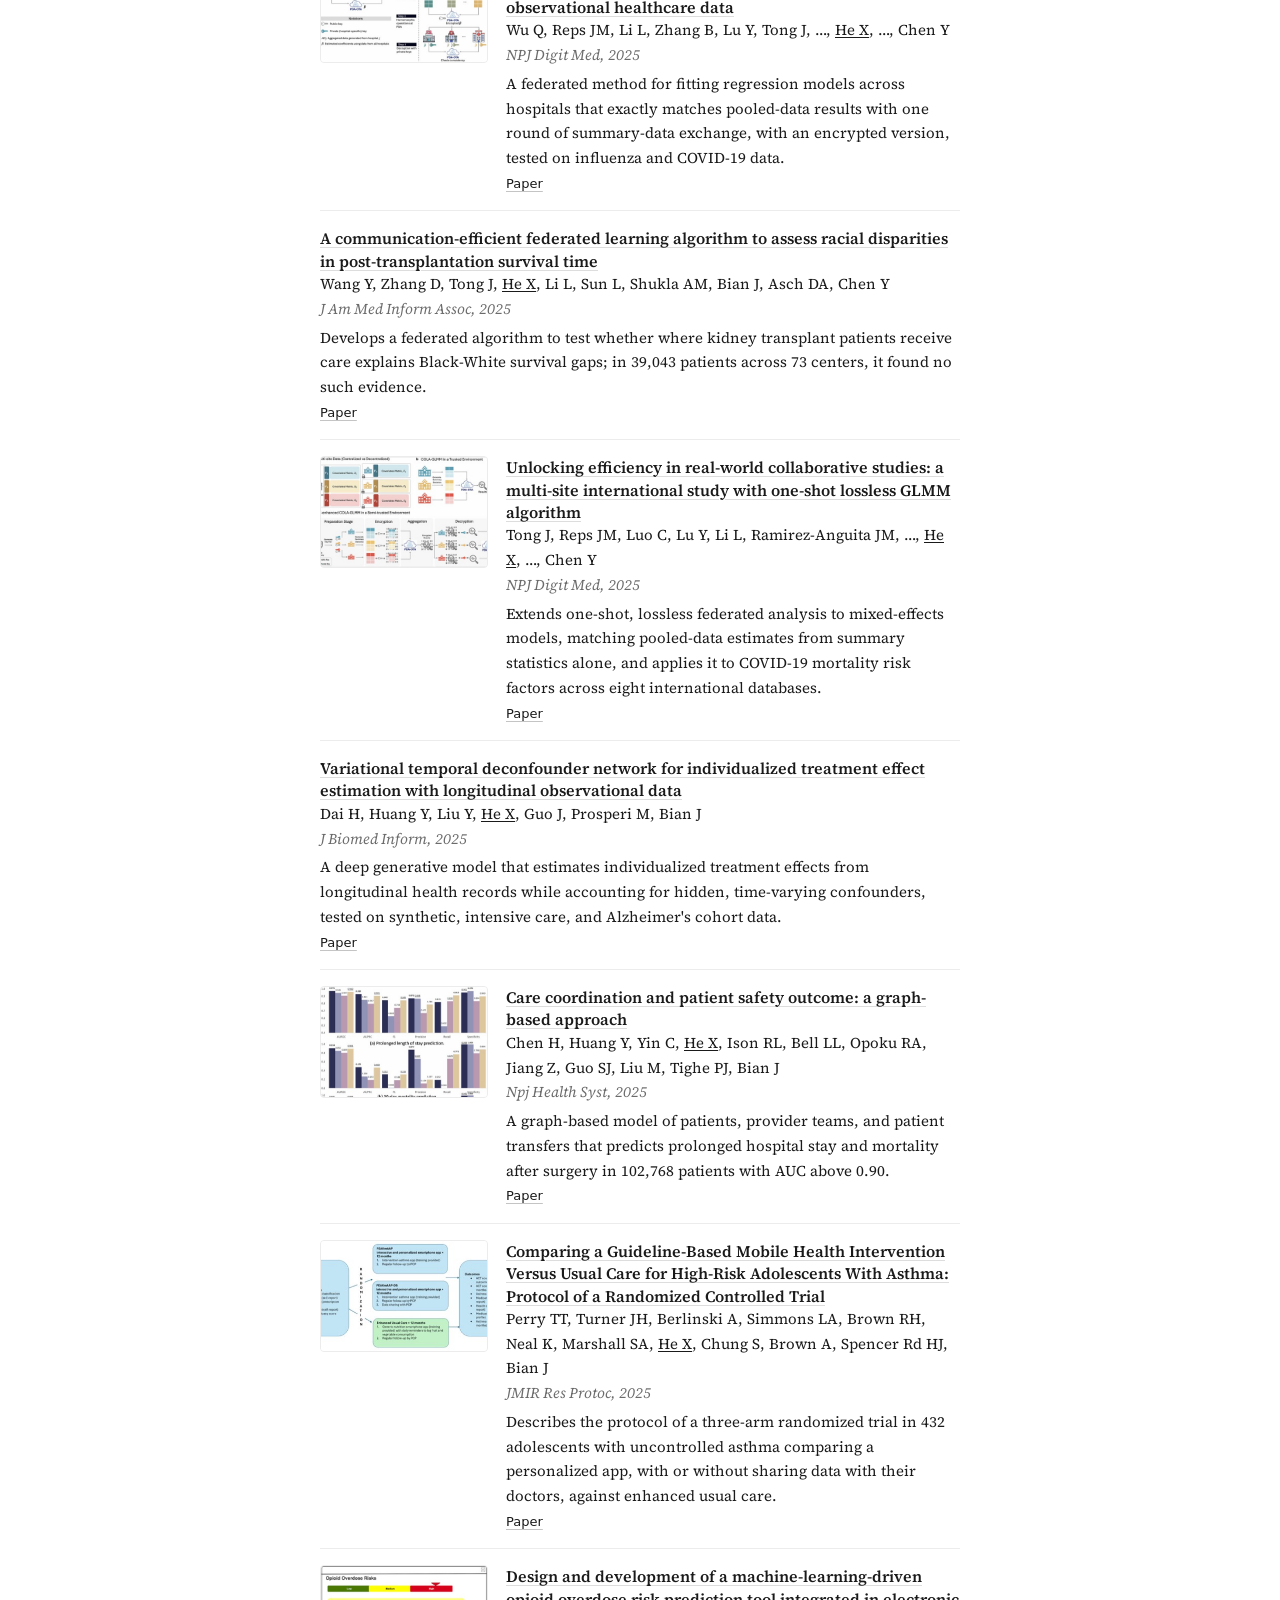
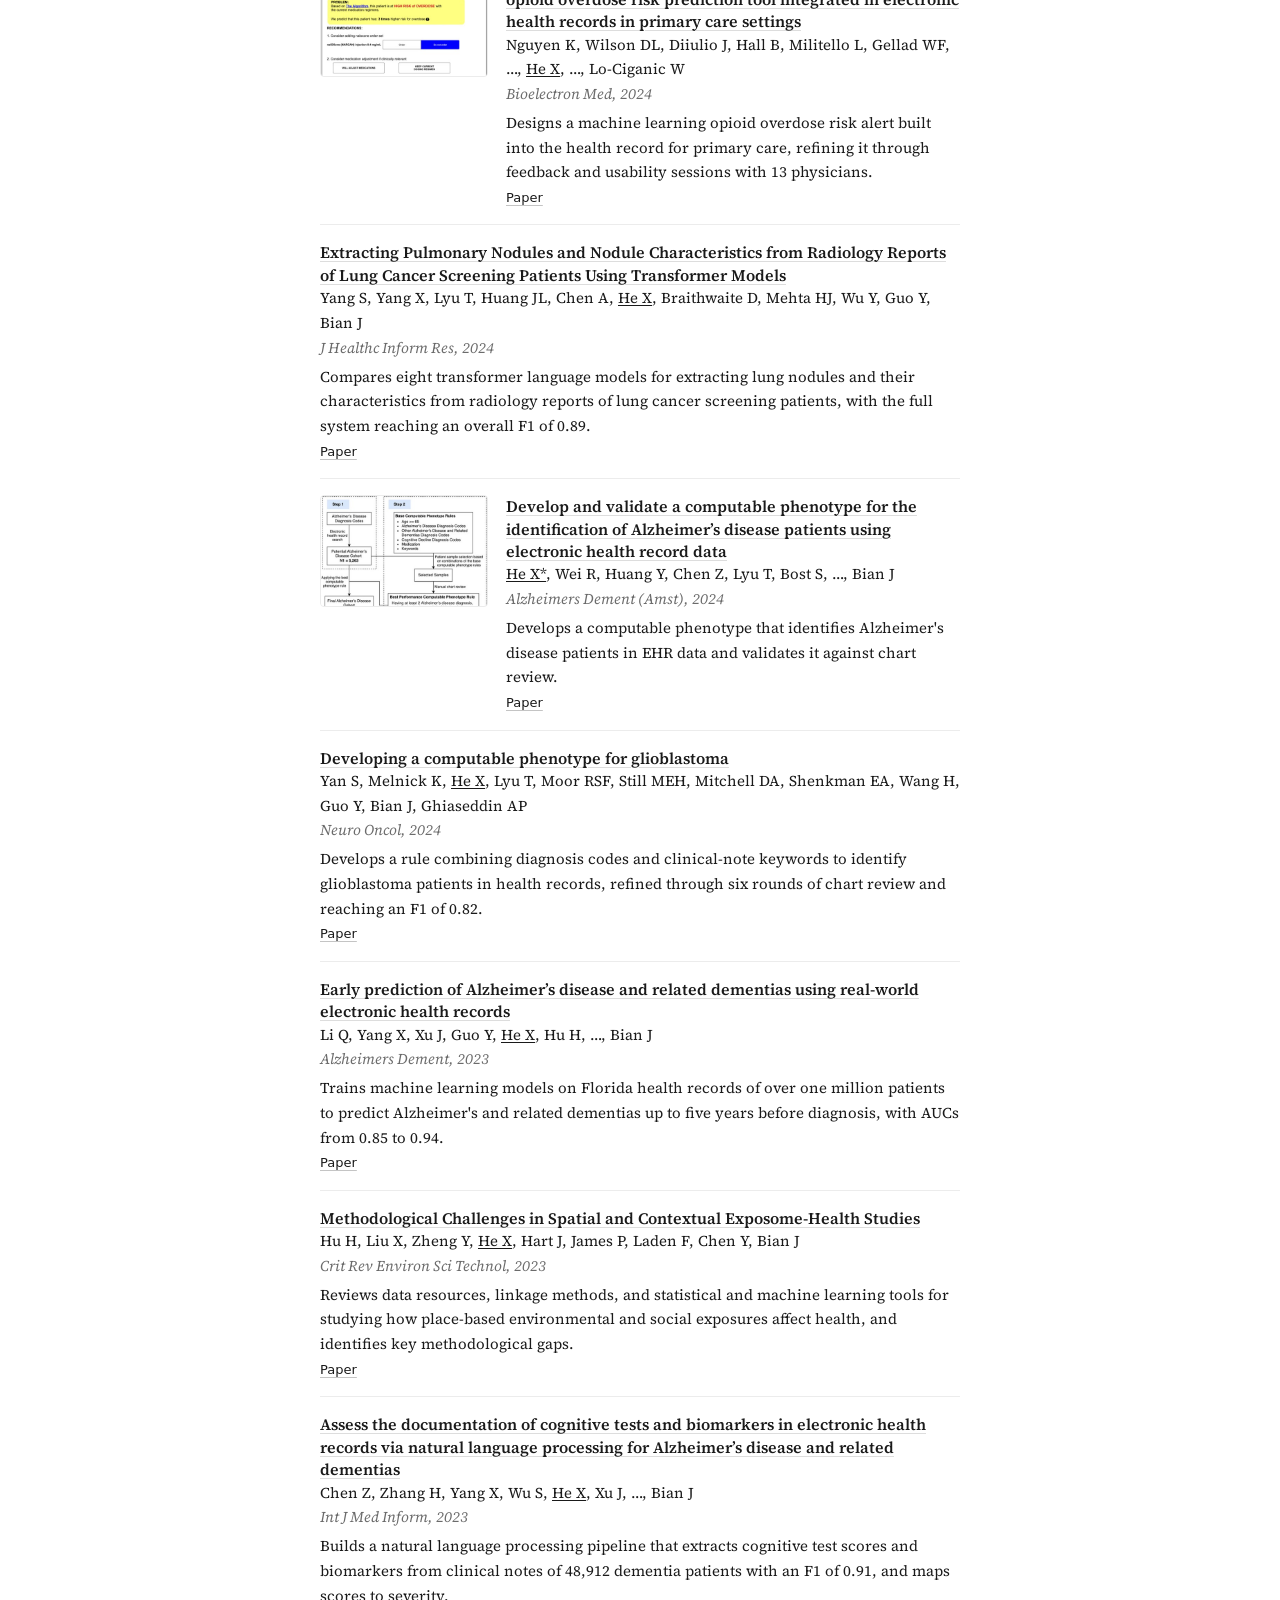
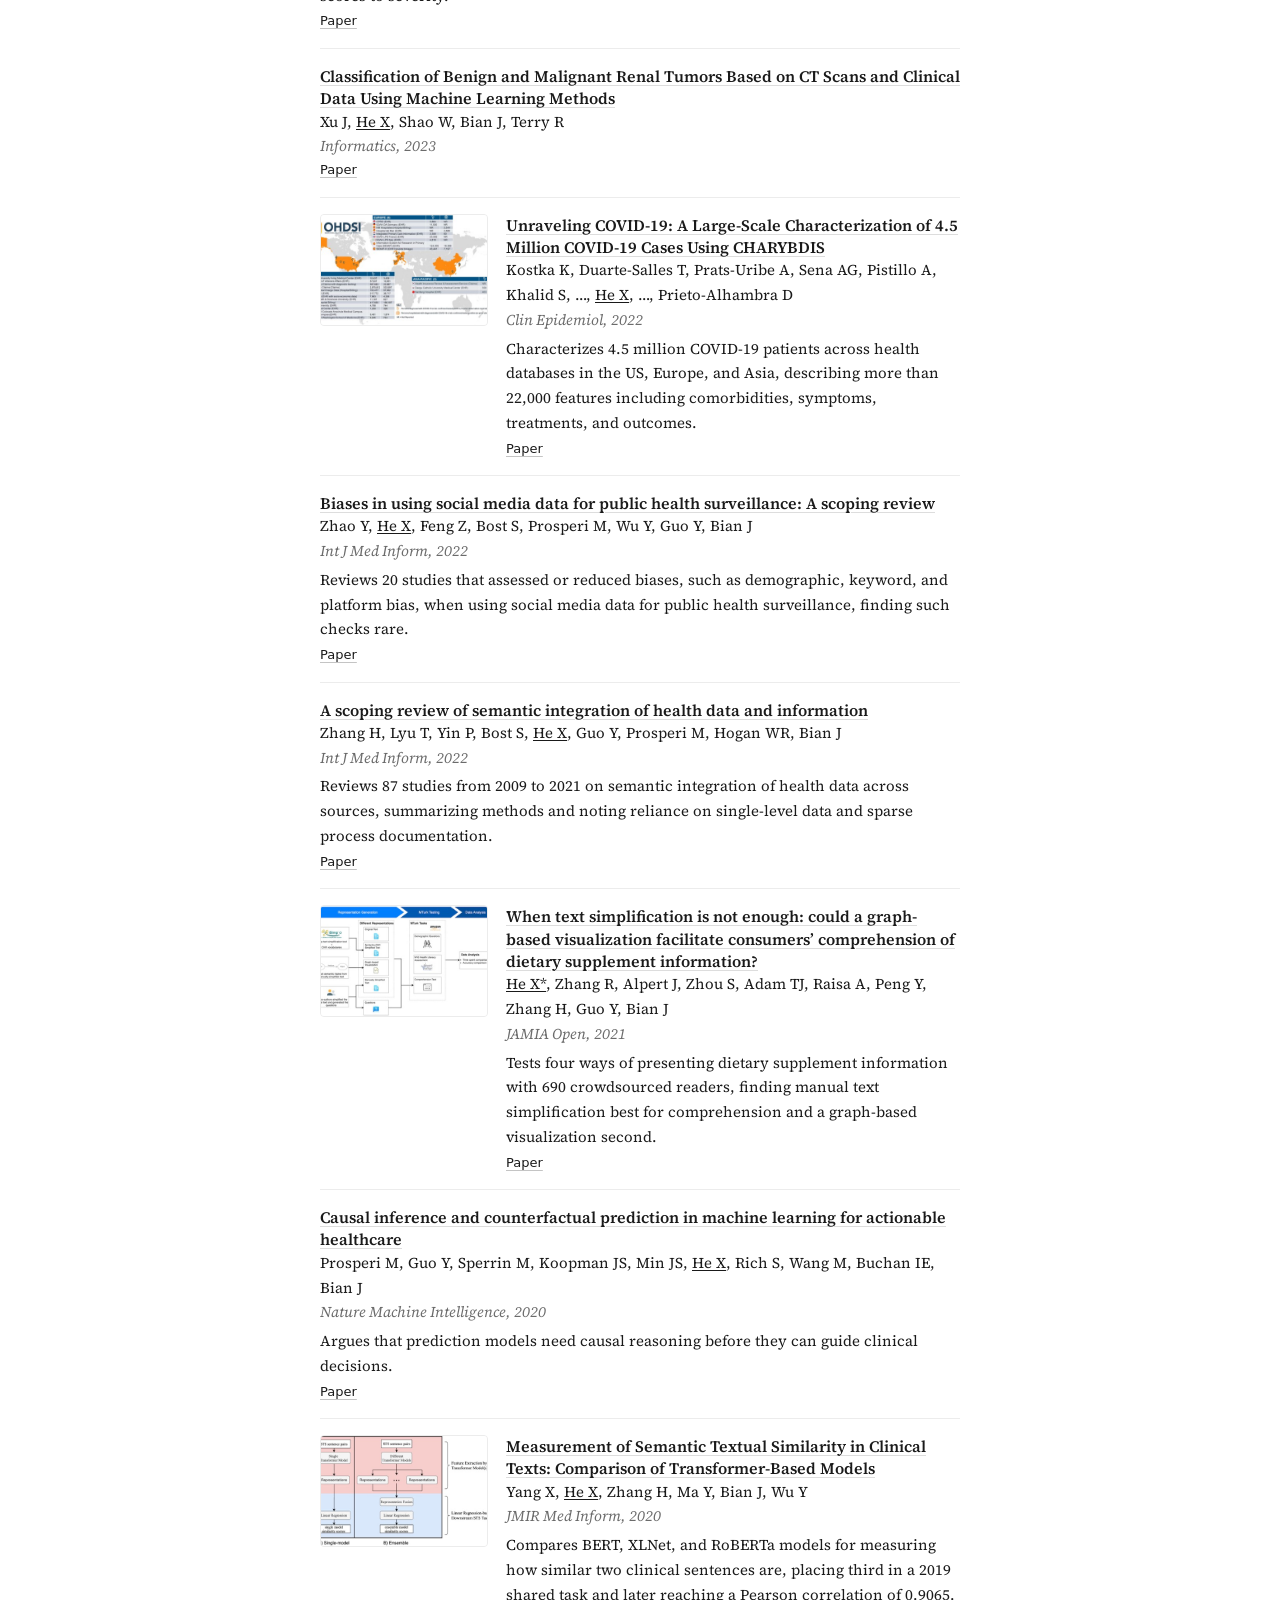
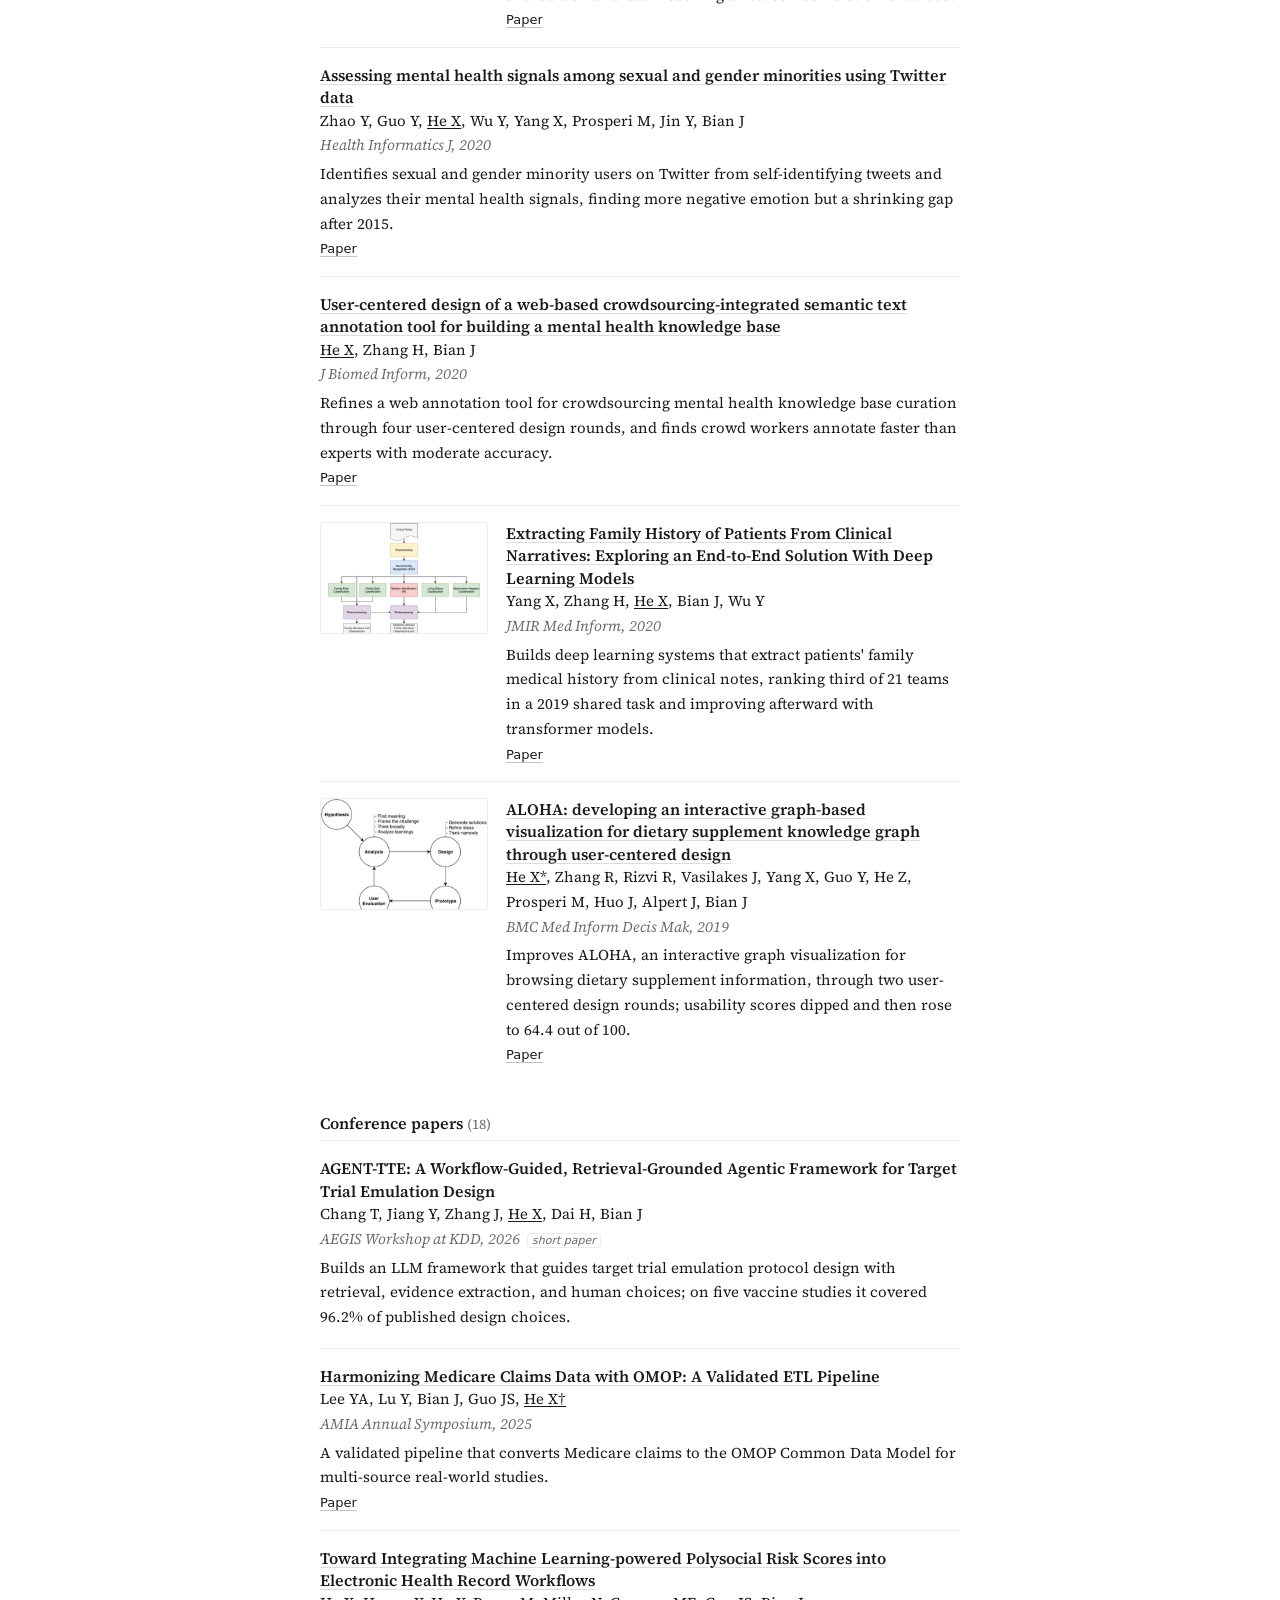
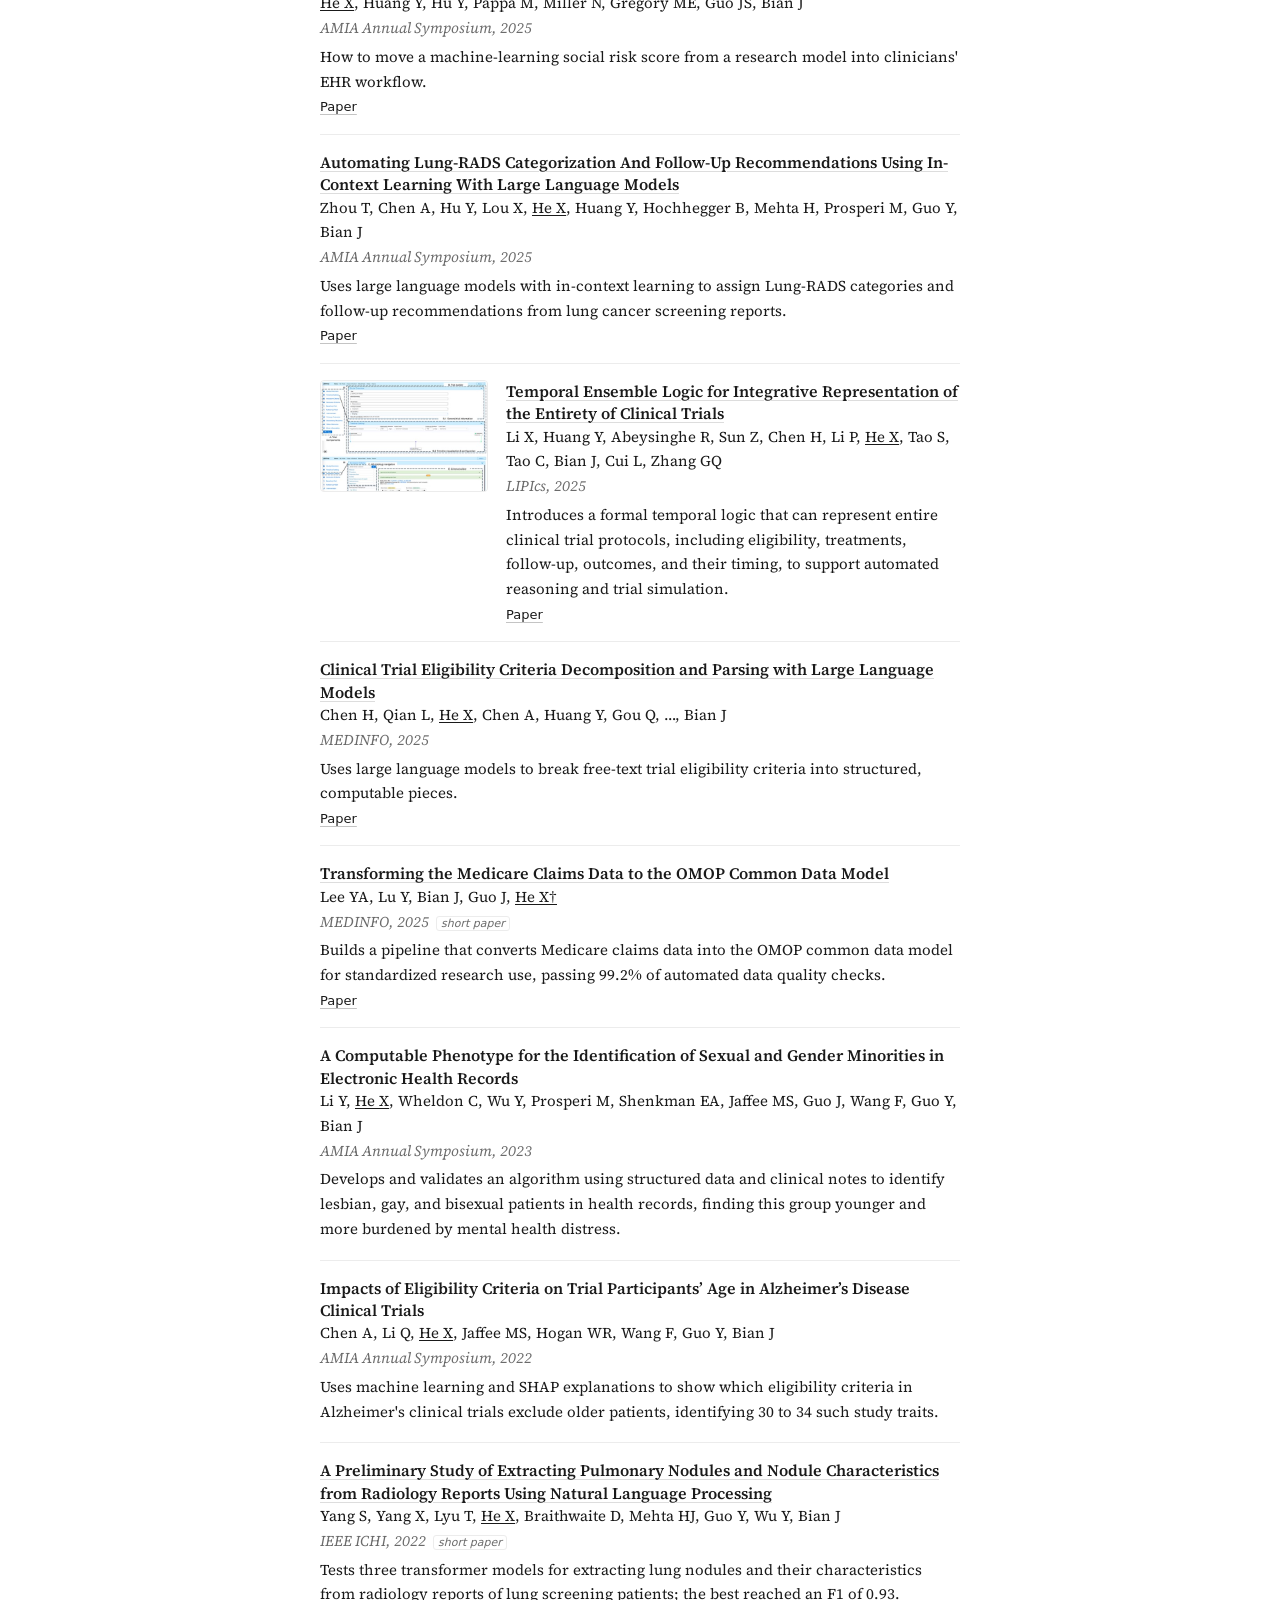
==== commit 8e22aa0c: "Publications: separate journal articles and conference papers Co-Authored-By: Claude Opus 5.5 <norep" ====
--- a/index.html
+++ b/index.html
@@ -130,6 +130,7 @@
 <button data-f="foundations">4 Foundations</button>
 <button data-f="workflow">5 Workflows</button></p>
 <div class="pub-list" id="publist">
+<h3 class="pub-group">Journal articles <span class="count">(42)</span></h3>
 <article class="pub has-media" data-line="rwe">
 <div class="pub-media"><img src="images/thumbs/hyperglycosylation-is-a-metabolic-driver-of-alzhei.jpg" alt="" loading="lazy" decoding="async"></div>
 <div class="pub-body">
@@ -216,13 +217,6 @@
 <p class="s">Develops and validates rules combining billing codes, medications, and clinical-note keywords to identify alcohol use disorder in health records, reaching an F1 of 0.87 and outperforming code-only approaches.</p>
 <div class="l"><a href="https://doi.org/10.1093/alcalc/agaf086">Paper</a></div>
 </div></article>
-<article class="pub" data-line="rwe">
-<div class="pub-body">
-<div class="t">AGENT-TTE: A Workflow-Guided, Retrieval-Grounded Agentic Framework for Target Trial Emulation Design</div>
-<div class="a">Chang T, Jiang Y, Zhang J, <span class="me">He X</span>, Dai H, Bian J</div>
-<div class="v">AEGIS Workshop at KDD, 2026 <span class="tag">short paper</span></div>
-<p class="s">Builds an LLM framework that guides target trial emulation protocol design with retrieval, evidence extraction, and human choices; on five vaccine studies it covered 96.2% of published design choices.</p>
-</div></article>
 <article class="pub has-media" data-line="rwe">
 <div class="pub-media"><img src="images/thumbs/estimation-of-prevalence-of-autoimmune-diseases-in.jpg" alt="" loading="lazy" decoding="async"></div>
 <div class="pub-body">
@@ -343,6 +337,164 @@
 <p class="s">Describes the protocol of a three-arm randomized trial in 432 adolescents with uncontrolled asthma comparing a personalized app, with or without sharing data with their doctors, against enhanced usual care.</p>
 <div class="l"><a href="https://doi.org/10.2196/69903">Paper</a></div>
 </div></article>
+<article class="pub has-media" data-line="workflow">
+<div class="pub-media"><img src="images/thumbs/design-and-development-of-a-machine-learning-drive.jpg" alt="" loading="lazy" decoding="async"></div>
+<div class="pub-body">
+<div class="t"><a href="https://doi.org/10.1186/s42234-024-00156-3">Design and development of a machine-learning-driven opioid overdose risk prediction tool integrated in electronic health records in primary care settings</a></div>
+<div class="a">Nguyen K, Wilson DL, Diiulio J, Hall B, Militello L, Gellad WF, …, <span class="me">He X</span>, …, Lo-Ciganic W</div>
+<div class="v">Bioelectron Med, 2024</div>
+<p class="s">Designs a machine learning opioid overdose risk alert built into the health record for primary care, refining it through feedback and usability sessions with 13 physicians.</p>
+<div class="l"><a href="https://doi.org/10.1186/s42234-024-00156-3">Paper</a></div>
+</div></article>
+<article class="pub" data-line="nlp">
+<div class="pub-body">
+<div class="t"><a href="https://doi.org/10.1007/s41666-024-00166-5">Extracting Pulmonary Nodules and Nodule Characteristics from Radiology Reports of Lung Cancer Screening Patients Using Transformer Models</a></div>
+<div class="a">Yang S, Yang X, Lyu T, Huang JL, Chen A, <span class="me">He X</span>, Braithwaite D, Mehta HJ, Wu Y, Guo Y, Bian J</div>
+<div class="v">J Healthc Inform Res, 2024</div>
+<p class="s">Compares eight transformer language models for extracting lung nodules and their characteristics from radiology reports of lung cancer screening patients, with the full system reaching an overall F1 of 0.89.</p>
+<div class="l"><a href="https://doi.org/10.1007/s41666-024-00166-5">Paper</a></div>
+</div></article>
+<article class="pub has-media" data-line="foundations">
+<div class="pub-media"><img src="images/thumbs/develop-and-validate-a-computable-phenotype-for-th.jpg" alt="" loading="lazy" decoding="async"></div>
+<div class="pub-body">
+<div class="t"><a href="https://doi.org/10.1002/dad2.12613">Develop and validate a computable phenotype for the identification of Alzheimer’s disease patients using electronic health record data</a></div>
+<div class="a"><span class="me">He X*</span>, Wei R, Huang Y, Chen Z, Lyu T, Bost S, …, Bian J</div>
+<div class="v">Alzheimers Dement (Amst), 2024</div>
+<p class="s">Develops a computable phenotype that identifies Alzheimer&#x27;s disease patients in EHR data and validates it against chart review.</p>
+<div class="l"><a href="https://doi.org/10.1002/dad2.12613">Paper</a></div>
+</div></article>
+<article class="pub" data-line="foundations">
+<div class="pub-body">
+<div class="t"><a href="https://doi.org/10.1093/neuonc/noad249">Developing a computable phenotype for glioblastoma</a></div>
+<div class="a">Yan S, Melnick K, <span class="me">He X</span>, Lyu T, Moor RSF, Still MEH, Mitchell DA, Shenkman EA, Wang H, Guo Y, Bian J, Ghiaseddin AP</div>
+<div class="v">Neuro Oncol, 2024</div>
+<p class="s">Develops a rule combining diagnosis codes and clinical-note keywords to identify glioblastoma patients in health records, refined through six rounds of chart review and reaching an F1 of 0.82.</p>
+<div class="l"><a href="https://doi.org/10.1093/neuonc/noad249">Paper</a></div>
+</div></article>
+<article class="pub" data-line="rwe">
+<div class="pub-body">
+<div class="t"><a href="https://doi.org/10.1002/alz.12967">Early prediction of Alzheimer’s disease and related dementias using real-world electronic health records</a></div>
+<div class="a">Li Q, Yang X, Xu J, Guo Y, <span class="me">He X</span>, Hu H, …, Bian J</div>
+<div class="v">Alzheimers Dement, 2023</div>
+<p class="s">Trains machine learning models on Florida health records of over one million patients to predict Alzheimer&#x27;s and related dementias up to five years before diagnosis, with AUCs from 0.85 to 0.94.</p>
+<div class="l"><a href="https://doi.org/10.1002/alz.12967">Paper</a></div>
+</div></article>
+<article class="pub" data-line="workflow">
+<div class="pub-body">
+<div class="t"><a href="https://doi.org/10.1080/10643389.2022.2093595">Methodological Challenges in Spatial and Contextual Exposome-Health Studies</a></div>
+<div class="a">Hu H, Liu X, Zheng Y, <span class="me">He X</span>, Hart J, James P, Laden F, Chen Y, Bian J</div>
+<div class="v">Crit Rev Environ Sci Technol, 2023</div>
+<p class="s">Reviews data resources, linkage methods, and statistical and machine learning tools for studying how place-based environmental and social exposures affect health, and identifies key methodological gaps.</p>
+<div class="l"><a href="https://doi.org/10.1080/10643389.2022.2093595">Paper</a></div>
+</div></article>
+<article class="pub" data-line="nlp">
+<div class="pub-body">
+<div class="t"><a href="https://doi.org/10.1016/j.ijmedinf.2022.104973">Assess the documentation of cognitive tests and biomarkers in electronic health records via natural language processing for Alzheimer’s disease and related dementias</a></div>
+<div class="a">Chen Z, Zhang H, Yang X, Wu S, <span class="me">He X</span>, Xu J, …, Bian J</div>
+<div class="v">Int J Med Inform, 2023</div>
+<p class="s">Builds a natural language processing pipeline that extracts cognitive test scores and biomarkers from clinical notes of 48,912 dementia patients with an F1 of 0.91, and maps scores to severity.</p>
+<div class="l"><a href="https://doi.org/10.1016/j.ijmedinf.2022.104973">Paper</a></div>
+</div></article>
+<article class="pub" data-line="workflow">
+<div class="pub-body">
+<div class="t"><a href="https://doi.org/10.3390/informatics10030055">Classification of Benign and Malignant Renal Tumors Based on CT Scans and Clinical Data Using Machine Learning Methods</a></div>
+<div class="a">Xu J, <span class="me">He X</span>, Shao W, Bian J, Terry R</div>
+<div class="v">Informatics, 2023</div>
+<div class="l"><a href="https://doi.org/10.3390/informatics10030055">Paper</a></div>
+</div></article>
+<article class="pub has-media" data-line="rwe">
+<div class="pub-media"><img src="images/thumbs/unraveling-covid-19-a-large-scale-characterization.jpg" alt="" loading="lazy" decoding="async"></div>
+<div class="pub-body">
+<div class="t"><a href="https://doi.org/10.2147/clep.s323292">Unraveling COVID-19: A Large-Scale Characterization of 4.5 Million COVID-19 Cases Using CHARYBDIS</a></div>
+<div class="a">Kostka K, Duarte-Salles T, Prats-Uribe A, Sena AG, Pistillo A, Khalid S, …, <span class="me">He X</span>, …, Prieto-Alhambra D</div>
+<div class="v">Clin Epidemiol, 2022</div>
+<p class="s">Characterizes 4.5 million COVID-19 patients across health databases in the US, Europe, and Asia, describing more than 22,000 features including comorbidities, symptoms, treatments, and outcomes.</p>
+<div class="l"><a href="https://doi.org/10.2147/clep.s323292">Paper</a></div>
+</div></article>
+<article class="pub" data-line="workflow">
+<div class="pub-body">
+<div class="t"><a href="https://doi.org/10.1016/j.ijmedinf.2022.104804">Biases in using social media data for public health surveillance: A scoping review</a></div>
+<div class="a">Zhao Y, <span class="me">He X</span>, Feng Z, Bost S, Prosperi M, Wu Y, Guo Y, Bian J</div>
+<div class="v">Int J Med Inform, 2022</div>
+<p class="s">Reviews 20 studies that assessed or reduced biases, such as demographic, keyword, and platform bias, when using social media data for public health surveillance, finding such checks rare.</p>
+<div class="l"><a href="https://doi.org/10.1016/j.ijmedinf.2022.104804">Paper</a></div>
+</div></article>
+<article class="pub" data-line="foundations">
+<div class="pub-body">
+<div class="t"><a href="https://doi.org/10.1016/j.ijmedinf.2022.104834">A scoping review of semantic integration of health data and information</a></div>
+<div class="a">Zhang H, Lyu T, Yin P, Bost S, <span class="me">He X</span>, Guo Y, Prosperi M, Hogan WR, Bian J</div>
+<div class="v">Int J Med Inform, 2022</div>
+<p class="s">Reviews 87 studies from 2009 to 2021 on semantic integration of health data across sources, summarizing methods and noting reliance on single-level data and sparse process documentation.</p>
+<div class="l"><a href="https://doi.org/10.1016/j.ijmedinf.2022.104834">Paper</a></div>
+</div></article>
+<article class="pub has-media" data-line="foundations">
+<div class="pub-media"><img src="images/thumbs/when-text-simplification-is-not-enough-could-a-gra.jpg" alt="" loading="lazy" decoding="async"></div>
+<div class="pub-body">
+<div class="t"><a href="https://doi.org/10.1093/jamiaopen/ooab026">When text simplification is not enough: could a graph-based visualization facilitate consumers’ comprehension of dietary supplement information?</a></div>
+<div class="a"><span class="me">He X*</span>, Zhang R, Alpert J, Zhou S, Adam TJ, Raisa A, Peng Y, Zhang H, Guo Y, Bian J</div>
+<div class="v">JAMIA Open, 2021</div>
+<p class="s">Tests four ways of presenting dietary supplement information with 690 crowdsourced readers, finding manual text simplification best for comprehension and a graph-based visualization second.</p>
+<div class="l"><a href="https://doi.org/10.1093/jamiaopen/ooab026">Paper</a></div>
+</div></article>
+<article class="pub" data-line="rwe">
+<div class="pub-body">
+<div class="t"><a href="https://doi.org/10.1038/s42256-020-0197-y">Causal inference and counterfactual prediction in machine learning for actionable healthcare</a></div>
+<div class="a">Prosperi M, Guo Y, Sperrin M, Koopman JS, Min JS, <span class="me">He X</span>, Rich S, Wang M, Buchan IE, Bian J</div>
+<div class="v">Nature Machine Intelligence, 2020</div>
+<p class="s">Argues that prediction models need causal reasoning before they can guide clinical decisions.</p>
+<div class="l"><a href="https://doi.org/10.1038/s42256-020-0197-y">Paper</a></div>
+</div></article>
+<article class="pub has-media" data-line="nlp">
+<div class="pub-media"><img src="images/thumbs/measurement-of-semantic-textual-similarity-in-clin.jpg" alt="" loading="lazy" decoding="async"></div>
+<div class="pub-body">
+<div class="t"><a href="https://doi.org/10.2196/19735">Measurement of Semantic Textual Similarity in Clinical Texts: Comparison of Transformer-Based Models</a></div>
+<div class="a">Yang X, <span class="me">He X</span>, Zhang H, Ma Y, Bian J, Wu Y</div>
+<div class="v">JMIR Med Inform, 2020</div>
+<p class="s">Compares BERT, XLNet, and RoBERTa models for measuring how similar two clinical sentences are, placing third in a 2019 shared task and later reaching a Pearson correlation of 0.9065.</p>
+<div class="l"><a href="https://doi.org/10.2196/19735">Paper</a></div>
+</div></article>
+<article class="pub" data-line="workflow">
+<div class="pub-body">
+<div class="t"><a href="https://doi.org/10.1177/1460458219839621">Assessing mental health signals among sexual and gender minorities using Twitter data</a></div>
+<div class="a">Zhao Y, Guo Y, <span class="me">He X</span>, Wu Y, Yang X, Prosperi M, Jin Y, Bian J</div>
+<div class="v">Health Informatics J, 2020</div>
+<p class="s">Identifies sexual and gender minority users on Twitter from self-identifying tweets and analyzes their mental health signals, finding more negative emotion but a shrinking gap after 2015.</p>
+<div class="l"><a href="https://doi.org/10.1177/1460458219839621">Paper</a></div>
+</div></article>
+<article class="pub" data-line="nlp">
+<div class="pub-body">
+<div class="t"><a href="https://doi.org/10.1016/j.jbi.2020.103571">User-centered design of a web-based crowdsourcing-integrated semantic text annotation tool for building a mental health knowledge base</a></div>
+<div class="a"><span class="me">He X</span>, Zhang H, Bian J</div>
+<div class="v">J Biomed Inform, 2020</div>
+<p class="s">Refines a web annotation tool for crowdsourcing mental health knowledge base curation through four user-centered design rounds, and finds crowd workers annotate faster than experts with moderate accuracy.</p>
+<div class="l"><a href="https://doi.org/10.1016/j.jbi.2020.103571">Paper</a></div>
+</div></article>
+<article class="pub has-media" data-line="nlp">
+<div class="pub-media"><img src="images/thumbs/extracting-family-history-of-patients-from-clinica.jpg" alt="" loading="lazy" decoding="async"></div>
+<div class="pub-body">
+<div class="t"><a href="https://doi.org/10.2196/22982">Extracting Family History of Patients From Clinical Narratives: Exploring an End-to-End Solution With Deep Learning Models</a></div>
+<div class="a">Yang X, Zhang H, <span class="me">He X</span>, Bian J, Wu Y</div>
+<div class="v">JMIR Med Inform, 2020</div>
+<p class="s">Builds deep learning systems that extract patients&#x27; family medical history from clinical notes, ranking third of 21 teams in a 2019 shared task and improving afterward with transformer models.</p>
+<div class="l"><a href="https://doi.org/10.2196/22982">Paper</a></div>
+</div></article>
+<article class="pub has-media" data-line="foundations">
+<div class="pub-media"><img src="images/thumbs/aloha-developing-an-interactive-graph-based-visual.jpg" alt="" loading="lazy" decoding="async"></div>
+<div class="pub-body">
+<div class="t"><a href="https://doi.org/10.1186/s12911-019-0857-1">ALOHA: developing an interactive graph-based visualization for dietary supplement knowledge graph through user-centered design</a></div>
+<div class="a"><span class="me">He X*</span>, Zhang R, Rizvi R, Vasilakes J, Yang X, Guo Y, He Z, Prosperi M, Huo J, Alpert J, Bian J</div>
+<div class="v">BMC Med Inform Decis Mak, 2019</div>
+<p class="s">Improves ALOHA, an interactive graph visualization for browsing dietary supplement information, through two user-centered design rounds; usability scores dipped and then rose to 64.4 out of 100.</p>
+<div class="l"><a href="https://doi.org/10.1186/s12911-019-0857-1">Paper</a></div>
+</div></article>
+<h3 class="pub-group">Conference papers <span class="count">(18)</span></h3>
+<article class="pub" data-line="rwe">
+<div class="pub-body">
+<div class="t">AGENT-TTE: A Workflow-Guided, Retrieval-Grounded Agentic Framework for Target Trial Emulation Design</div>
+<div class="a">Chang T, Jiang Y, Zhang J, <span class="me">He X</span>, Dai H, Bian J</div>
+<div class="v">AEGIS Workshop at KDD, 2026 <span class="tag">short paper</span></div>
+<p class="s">Builds an LLM framework that guides target trial emulation protocol design with retrieval, evidence extraction, and human choices; on five vaccine studies it covered 96.2% of published design choices.</p>
+</div></article>
 <article class="pub" data-line="foundations">
 <div class="pub-body">
 <div class="t"><a href="https://pmc.ncbi.nlm.nih.gov/articles/PMC12919608/">Harmonizing Medicare Claims Data with OMOP: A Validated ETL Pipeline</a></div>
@@ -392,102 +544,12 @@
 <p class="s">Builds a pipeline that converts Medicare claims data into the OMOP common data model for standardized research use, passing 99.2% of automated data quality checks.</p>
 <div class="l"><a href="https://doi.org/10.3233/shti251106">Paper</a></div>
 </div></article>
-<article class="pub has-media" data-line="workflow">
-<div class="pub-media"><img src="images/thumbs/design-and-development-of-a-machine-learning-drive.jpg" alt="" loading="lazy" decoding="async"></div>
-<div class="pub-body">
-<div class="t"><a href="https://doi.org/10.1186/s42234-024-00156-3">Design and development of a machine-learning-driven opioid overdose risk prediction tool integrated in electronic health records in primary care settings</a></div>
-<div class="a">Nguyen K, Wilson DL, Diiulio J, Hall B, Militello L, Gellad WF, …, <span class="me">He X</span>, …, Lo-Ciganic W</div>
-<div class="v">Bioelectron Med, 2024</div>
-<p class="s">Designs a machine learning opioid overdose risk alert built into the health record for primary care, refining it through feedback and usability sessions with 13 physicians.</p>
-<div class="l"><a href="https://doi.org/10.1186/s42234-024-00156-3">Paper</a></div>
-</div></article>
-<article class="pub" data-line="nlp">
-<div class="pub-body">
-<div class="t"><a href="https://doi.org/10.1007/s41666-024-00166-5">Extracting Pulmonary Nodules and Nodule Characteristics from Radiology Reports of Lung Cancer Screening Patients Using Transformer Models</a></div>
-<div class="a">Yang S, Yang X, Lyu T, Huang JL, Chen A, <span class="me">He X</span>, Braithwaite D, Mehta HJ, Wu Y, Guo Y, Bian J</div>
-<div class="v">J Healthc Inform Res, 2024</div>
-<p class="s">Compares eight transformer language models for extracting lung nodules and their characteristics from radiology reports of lung cancer screening patients, with the full system reaching an overall F1 of 0.89.</p>
-<div class="l"><a href="https://doi.org/10.1007/s41666-024-00166-5">Paper</a></div>
-</div></article>
-<article class="pub has-media" data-line="foundations">
-<div class="pub-media"><img src="images/thumbs/develop-and-validate-a-computable-phenotype-for-th.jpg" alt="" loading="lazy" decoding="async"></div>
-<div class="pub-body">
-<div class="t"><a href="https://doi.org/10.1002/dad2.12613">Develop and validate a computable phenotype for the identification of Alzheimer’s disease patients using electronic health record data</a></div>
-<div class="a"><span class="me">He X*</span>, Wei R, Huang Y, Chen Z, Lyu T, Bost S, …, Bian J</div>
-<div class="v">Alzheimers Dement (Amst), 2024</div>
-<p class="s">Develops a computable phenotype that identifies Alzheimer&#x27;s disease patients in EHR data and validates it against chart review.</p>
-<div class="l"><a href="https://doi.org/10.1002/dad2.12613">Paper</a></div>
-</div></article>
-<article class="pub" data-line="foundations">
-<div class="pub-body">
-<div class="t"><a href="https://doi.org/10.1093/neuonc/noad249">Developing a computable phenotype for glioblastoma</a></div>
-<div class="a">Yan S, Melnick K, <span class="me">He X</span>, Lyu T, Moor RSF, Still MEH, Mitchell DA, Shenkman EA, Wang H, Guo Y, Bian J, Ghiaseddin AP</div>
-<div class="v">Neuro Oncol, 2024</div>
-<p class="s">Develops a rule combining diagnosis codes and clinical-note keywords to identify glioblastoma patients in health records, refined through six rounds of chart review and reaching an F1 of 0.82.</p>
-<div class="l"><a href="https://doi.org/10.1093/neuonc/noad249">Paper</a></div>
-</div></article>
-<article class="pub" data-line="rwe">
-<div class="pub-body">
-<div class="t"><a href="https://doi.org/10.1002/alz.12967">Early prediction of Alzheimer’s disease and related dementias using real-world electronic health records</a></div>
-<div class="a">Li Q, Yang X, Xu J, Guo Y, <span class="me">He X</span>, Hu H, …, Bian J</div>
-<div class="v">Alzheimers Dement, 2023</div>
-<p class="s">Trains machine learning models on Florida health records of over one million patients to predict Alzheimer&#x27;s and related dementias up to five years before diagnosis, with AUCs from 0.85 to 0.94.</p>
-<div class="l"><a href="https://doi.org/10.1002/alz.12967">Paper</a></div>
-</div></article>
-<article class="pub" data-line="workflow">
-<div class="pub-body">
-<div class="t"><a href="https://doi.org/10.1080/10643389.2022.2093595">Methodological Challenges in Spatial and Contextual Exposome-Health Studies</a></div>
-<div class="a">Hu H, Liu X, Zheng Y, <span class="me">He X</span>, Hart J, James P, Laden F, Chen Y, Bian J</div>
-<div class="v">Crit Rev Environ Sci Technol, 2023</div>
-<p class="s">Reviews data resources, linkage methods, and statistical and machine learning tools for studying how place-based environmental and social exposures affect health, and identifies key methodological gaps.</p>
-<div class="l"><a href="https://doi.org/10.1080/10643389.2022.2093595">Paper</a></div>
-</div></article>
-<article class="pub" data-line="nlp">
-<div class="pub-body">
-<div class="t"><a href="https://doi.org/10.1016/j.ijmedinf.2022.104973">Assess the documentation of cognitive tests and biomarkers in electronic health records via natural language processing for Alzheimer’s disease and related dementias</a></div>
-<div class="a">Chen Z, Zhang H, Yang X, Wu S, <span class="me">He X</span>, Xu J, …, Bian J</div>
-<div class="v">Int J Med Inform, 2023</div>
-<p class="s">Builds a natural language processing pipeline that extracts cognitive test scores and biomarkers from clinical notes of 48,912 dementia patients with an F1 of 0.91, and maps scores to severity.</p>
-<div class="l"><a href="https://doi.org/10.1016/j.ijmedinf.2022.104973">Paper</a></div>
-</div></article>
-<article class="pub" data-line="workflow">
-<div class="pub-body">
-<div class="t"><a href="https://doi.org/10.3390/informatics10030055">Classification of Benign and Malignant Renal Tumors Based on CT Scans and Clinical Data Using Machine Learning Methods</a></div>
-<div class="a">Xu J, <span class="me">He X</span>, Shao W, Bian J, Terry R</div>
-<div class="v">Informatics, 2023</div>
-<div class="l"><a href="https://doi.org/10.3390/informatics10030055">Paper</a></div>
-</div></article>
 <article class="pub" data-line="foundations">
 <div class="pub-body">
 <div class="t">A Computable Phenotype for the Identification of Sexual and Gender Minorities in Electronic Health Records</div>
 <div class="a">Li Y, <span class="me">He X</span>, Wheldon C, Wu Y, Prosperi M, Shenkman EA, Jaffee MS, Guo J, Wang F, Guo Y, Bian J</div>
 <div class="v">AMIA Annual Symposium, 2023</div>
 <p class="s">Develops and validates an algorithm using structured data and clinical notes to identify lesbian, gay, and bisexual patients in health records, finding this group younger and more burdened by mental health distress.</p>
-</div></article>
-<article class="pub has-media" data-line="rwe">
-<div class="pub-media"><img src="images/thumbs/unraveling-covid-19-a-large-scale-characterization.jpg" alt="" loading="lazy" decoding="async"></div>
-<div class="pub-body">
-<div class="t"><a href="https://doi.org/10.2147/clep.s323292">Unraveling COVID-19: A Large-Scale Characterization of 4.5 Million COVID-19 Cases Using CHARYBDIS</a></div>
-<div class="a">Kostka K, Duarte-Salles T, Prats-Uribe A, Sena AG, Pistillo A, Khalid S, …, <span class="me">He X</span>, …, Prieto-Alhambra D</div>
-<div class="v">Clin Epidemiol, 2022</div>
-<p class="s">Characterizes 4.5 million COVID-19 patients across health databases in the US, Europe, and Asia, describing more than 22,000 features including comorbidities, symptoms, treatments, and outcomes.</p>
-<div class="l"><a href="https://doi.org/10.2147/clep.s323292">Paper</a></div>
-</div></article>
-<article class="pub" data-line="workflow">
-<div class="pub-body">
-<div class="t"><a href="https://doi.org/10.1016/j.ijmedinf.2022.104804">Biases in using social media data for public health surveillance: A scoping review</a></div>
-<div class="a">Zhao Y, <span class="me">He X</span>, Feng Z, Bost S, Prosperi M, Wu Y, Guo Y, Bian J</div>
-<div class="v">Int J Med Inform, 2022</div>
-<p class="s">Reviews 20 studies that assessed or reduced biases, such as demographic, keyword, and platform bias, when using social media data for public health surveillance, finding such checks rare.</p>
-<div class="l"><a href="https://doi.org/10.1016/j.ijmedinf.2022.104804">Paper</a></div>
-</div></article>
-<article class="pub" data-line="foundations">
-<div class="pub-body">
-<div class="t"><a href="https://doi.org/10.1016/j.ijmedinf.2022.104834">A scoping review of semantic integration of health data and information</a></div>
-<div class="a">Zhang H, Lyu T, Yin P, Bost S, <span class="me">He X</span>, Guo Y, Prosperi M, Hogan WR, Bian J</div>
-<div class="v">Int J Med Inform, 2022</div>
-<p class="s">Reviews 87 studies from 2009 to 2021 on semantic integration of health data across sources, summarizing methods and noting reliance on single-level data and sparse process documentation.</p>
-<div class="l"><a href="https://doi.org/10.1016/j.ijmedinf.2022.104834">Paper</a></div>
 </div></article>
 <article class="pub" data-line="trials">
 <div class="pub-body">
@@ -504,15 +566,6 @@
 <p class="s">Tests three transformer models for extracting lung nodules and their characteristics from radiology reports of lung screening patients; the best reached an F1 of 0.93.</p>
 <div class="l"><a href="https://doi.org/10.1109/ichi54592.2022.00125">Paper</a></div>
 </div></article>
-<article class="pub has-media" data-line="foundations">
-<div class="pub-media"><img src="images/thumbs/when-text-simplification-is-not-enough-could-a-gra.jpg" alt="" loading="lazy" decoding="async"></div>
-<div class="pub-body">
-<div class="t"><a href="https://doi.org/10.1093/jamiaopen/ooab026">When text simplification is not enough: could a graph-based visualization facilitate consumers’ comprehension of dietary supplement information?</a></div>
-<div class="a"><span class="me">He X*</span>, Zhang R, Alpert J, Zhou S, Adam TJ, Raisa A, Peng Y, Zhang H, Guo Y, Bian J</div>
-<div class="v">JAMIA Open, 2021</div>
-<p class="s">Tests four ways of presenting dietary supplement information with 690 crowdsourced readers, finding manual text simplification best for comprehension and a graph-based visualization second.</p>
-<div class="l"><a href="https://doi.org/10.1093/jamiaopen/ooab026">Paper</a></div>
-</div></article>
 <article class="pub" data-line="workflow">
 <div class="pub-body">
 <div class="t">Data and Model Biases in Social Media Analyses: A Case Study of COVID-19 Tweets</div>
@@ -520,48 +573,6 @@
 <div class="v">AMIA Annual Symposium, 2021</div>
 <p class="s">Compares six Twitter data collection methods and three machine learning models on COVID-19 tweets to measure collection bias and how sensitive model results are to it.</p>
 </div></article>
-<article class="pub" data-line="rwe">
-<div class="pub-body">
-<div class="t"><a href="https://doi.org/10.1038/s42256-020-0197-y">Causal inference and counterfactual prediction in machine learning for actionable healthcare</a></div>
-<div class="a">Prosperi M, Guo Y, Sperrin M, Koopman JS, Min JS, <span class="me">He X</span>, Rich S, Wang M, Buchan IE, Bian J</div>
-<div class="v">Nature Machine Intelligence, 2020</div>
-<p class="s">Argues that prediction models need causal reasoning before they can guide clinical decisions.</p>
-<div class="l"><a href="https://doi.org/10.1038/s42256-020-0197-y">Paper</a></div>
-</div></article>
-<article class="pub has-media" data-line="nlp">
-<div class="pub-media"><img src="images/thumbs/measurement-of-semantic-textual-similarity-in-clin.jpg" alt="" loading="lazy" decoding="async"></div>
-<div class="pub-body">
-<div class="t"><a href="https://doi.org/10.2196/19735">Measurement of Semantic Textual Similarity in Clinical Texts: Comparison of Transformer-Based Models</a></div>
-<div class="a">Yang X, <span class="me">He X</span>, Zhang H, Ma Y, Bian J, Wu Y</div>
-<div class="v">JMIR Med Inform, 2020</div>
-<p class="s">Compares BERT, XLNet, and RoBERTa models for measuring how similar two clinical sentences are, placing third in a 2019 shared task and later reaching a Pearson correlation of 0.9065.</p>
-<div class="l"><a href="https://doi.org/10.2196/19735">Paper</a></div>
-</div></article>
-<article class="pub" data-line="workflow">
-<div class="pub-body">
-<div class="t"><a href="https://doi.org/10.1177/1460458219839621">Assessing mental health signals among sexual and gender minorities using Twitter data</a></div>
-<div class="a">Zhao Y, Guo Y, <span class="me">He X</span>, Wu Y, Yang X, Prosperi M, Jin Y, Bian J</div>
-<div class="v">Health Informatics J, 2020</div>
-<p class="s">Identifies sexual and gender minority users on Twitter from self-identifying tweets and analyzes their mental health signals, finding more negative emotion but a shrinking gap after 2015.</p>
-<div class="l"><a href="https://doi.org/10.1177/1460458219839621">Paper</a></div>
-</div></article>
-<article class="pub" data-line="nlp">
-<div class="pub-body">
-<div class="t"><a href="https://doi.org/10.1016/j.jbi.2020.103571">User-centered design of a web-based crowdsourcing-integrated semantic text annotation tool for building a mental health knowledge base</a></div>
-<div class="a"><span class="me">He X</span>, Zhang H, Bian J</div>
-<div class="v">J Biomed Inform, 2020</div>
-<p class="s">Refines a web annotation tool for crowdsourcing mental health knowledge base curation through four user-centered design rounds, and finds crowd workers annotate faster than experts with moderate accuracy.</p>
-<div class="l"><a href="https://doi.org/10.1016/j.jbi.2020.103571">Paper</a></div>
-</div></article>
-<article class="pub has-media" data-line="nlp">
-<div class="pub-media"><img src="images/thumbs/extracting-family-history-of-patients-from-clinica.jpg" alt="" loading="lazy" decoding="async"></div>
-<div class="pub-body">
-<div class="t"><a href="https://doi.org/10.2196/22982">Extracting Family History of Patients From Clinical Narratives: Exploring an End-to-End Solution With Deep Learning Models</a></div>
-<div class="a">Yang X, Zhang H, <span class="me">He X</span>, Bian J, Wu Y</div>
-<div class="v">JMIR Med Inform, 2020</div>
-<p class="s">Builds deep learning systems that extract patients&#x27; family medical history from clinical notes, ranking third of 21 teams in a 2019 shared task and improving afterward with transformer models.</p>
-<div class="l"><a href="https://doi.org/10.2196/22982">Paper</a></div>
-</div></article>
 <article class="pub" data-line="foundations">
 <div class="pub-body">
 <div class="t">Developing and Validating a Computable Phenotype for the Identification of Transgender and Gender Nonconforming Individuals and Subgroups</div>
@@ -575,15 +586,6 @@
 <div class="a">Jun I, Zhao Y, <span class="me">He X</span>, Gollakner R, Court C, Munoz O, Bian J, Capua I, Prosperi M</div>
 <div class="v">Social Media &amp; Society, 2020</div>
 <div class="l"><a href="https://doi.org/10.1145/3400806.3400839">Paper</a></div>
-</div></article>
-<article class="pub has-media" data-line="foundations">
-<div class="pub-media"><img src="images/thumbs/aloha-developing-an-interactive-graph-based-visual.jpg" alt="" loading="lazy" decoding="async"></div>
-<div class="pub-body">
-<div class="t"><a href="https://doi.org/10.1186/s12911-019-0857-1">ALOHA: developing an interactive graph-based visualization for dietary supplement knowledge graph through user-centered design</a></div>
-<div class="a"><span class="me">He X*</span>, Zhang R, Rizvi R, Vasilakes J, Yang X, Guo Y, He Z, Prosperi M, Huo J, Alpert J, Bian J</div>
-<div class="v">BMC Med Inform Decis Mak, 2019</div>
-<p class="s">Improves ALOHA, an interactive graph visualization for browsing dietary supplement information, through two user-centered design rounds; usability scores dipped and then rose to 64.4 out of 100.</p>
-<div class="l"><a href="https://doi.org/10.1186/s12911-019-0857-1">Paper</a></div>
 </div></article>
 <article class="pub" data-line="nlp">
 <div class="pub-body">
@@ -630,6 +632,9 @@
     const f=btn.dataset.f;
     bar.querySelectorAll('button').forEach(b=>b.setAttribute('aria-pressed',b===btn));
     list.querySelectorAll('.pub').forEach(el=>{el.hidden=!!f&&el.dataset.line!==f;});
+    list.querySelectorAll('.pub-group').forEach(h=>{let n=h.nextElementSibling,c=0;
+      while(n&&!n.classList.contains('pub-group')){if(n.classList.contains('pub')&&!n.hidden)c++;n=n.nextElementSibling;}
+      h.hidden=c===0; h.querySelector('.count').textContent='('+c+')';});
   }));
 })();
 </script>
--- a/style.css
+++ b/style.css
@@ -71,3 +71,7 @@
 .pub-list .t{font-weight:600;line-height:1.4}
 .pub-list .t a{text-decoration-color:#ddd}
 @media (max-width:520px){ .pub-list .pub.has-media{grid-template-columns:1fr} .pub-media img{width:100%;height:150px;margin-bottom:10px} }
+.pub-list .pub[hidden]{display:none}
+.pub-group{font-size:16px;margin:28px 0 4px}
+.pub-group .count{font-weight:400;color:var(--muted);font-size:14px}
+.pub-group[hidden]{display:none}
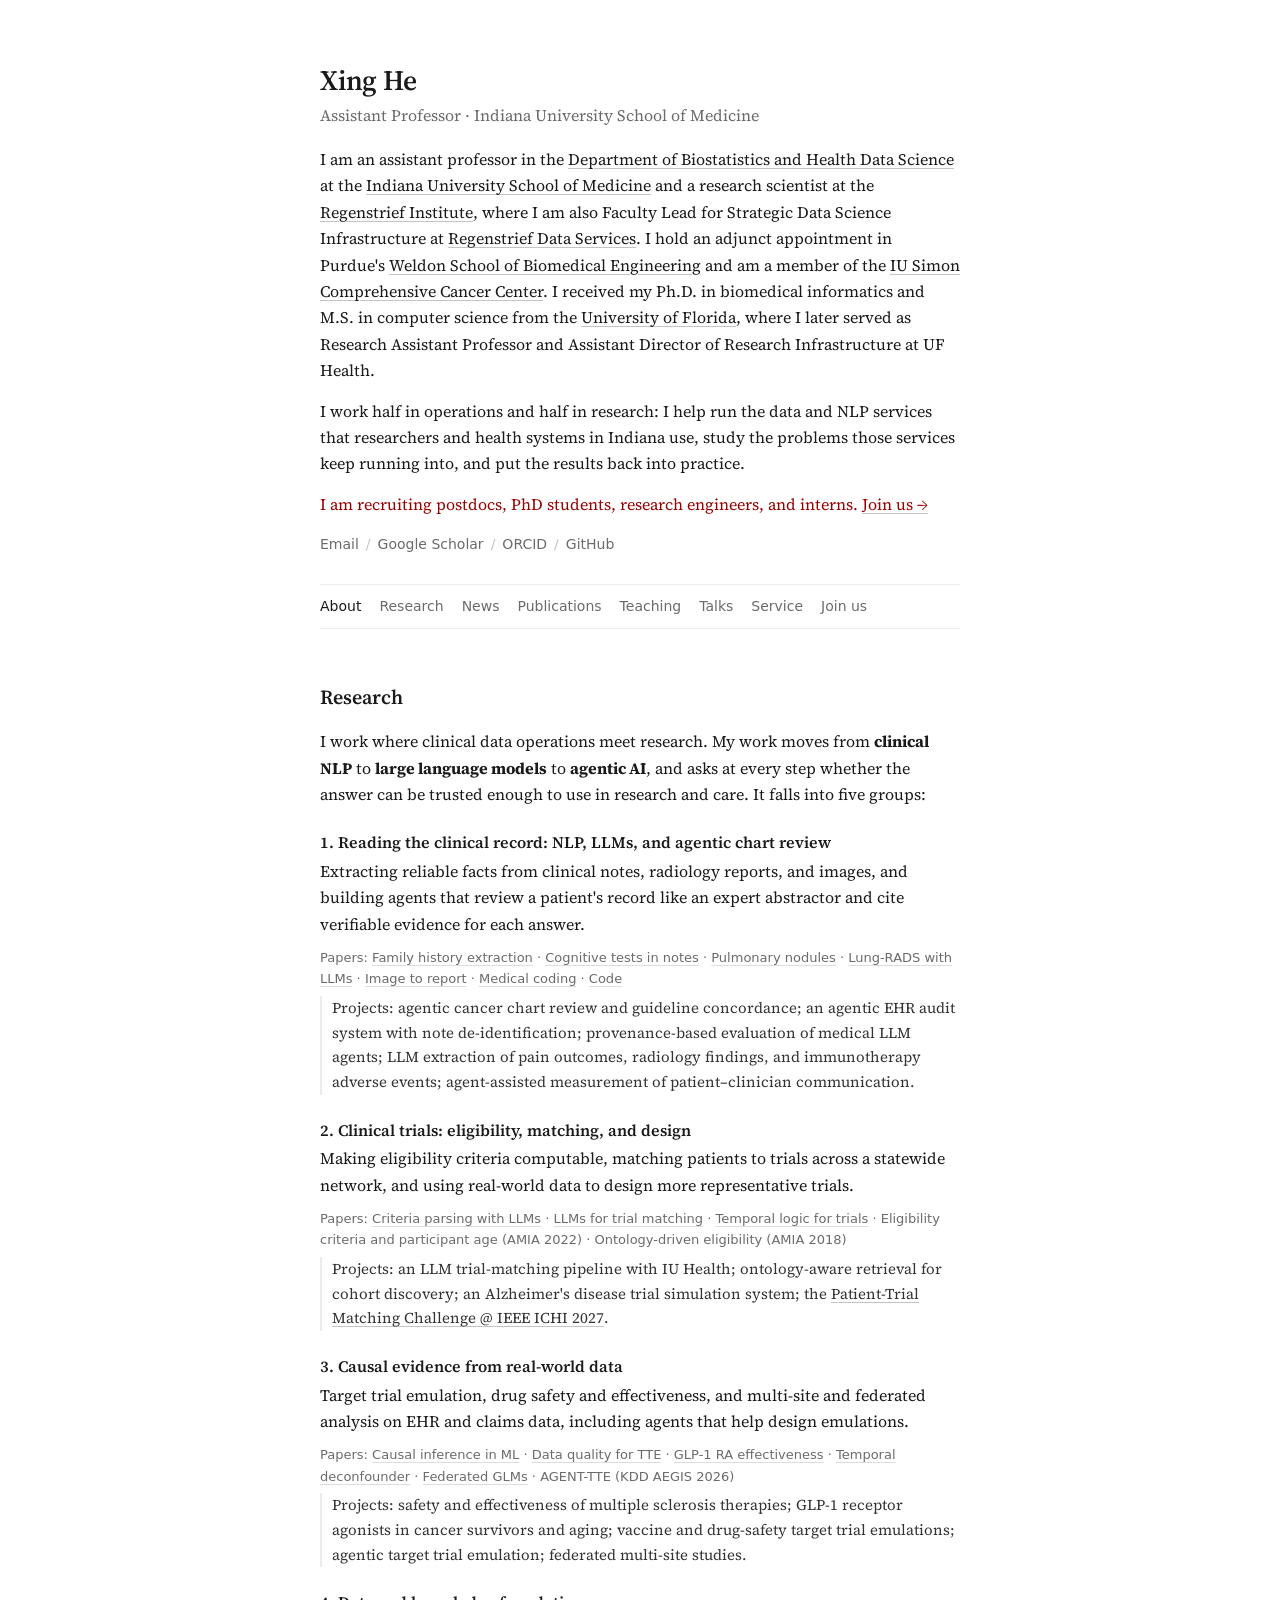
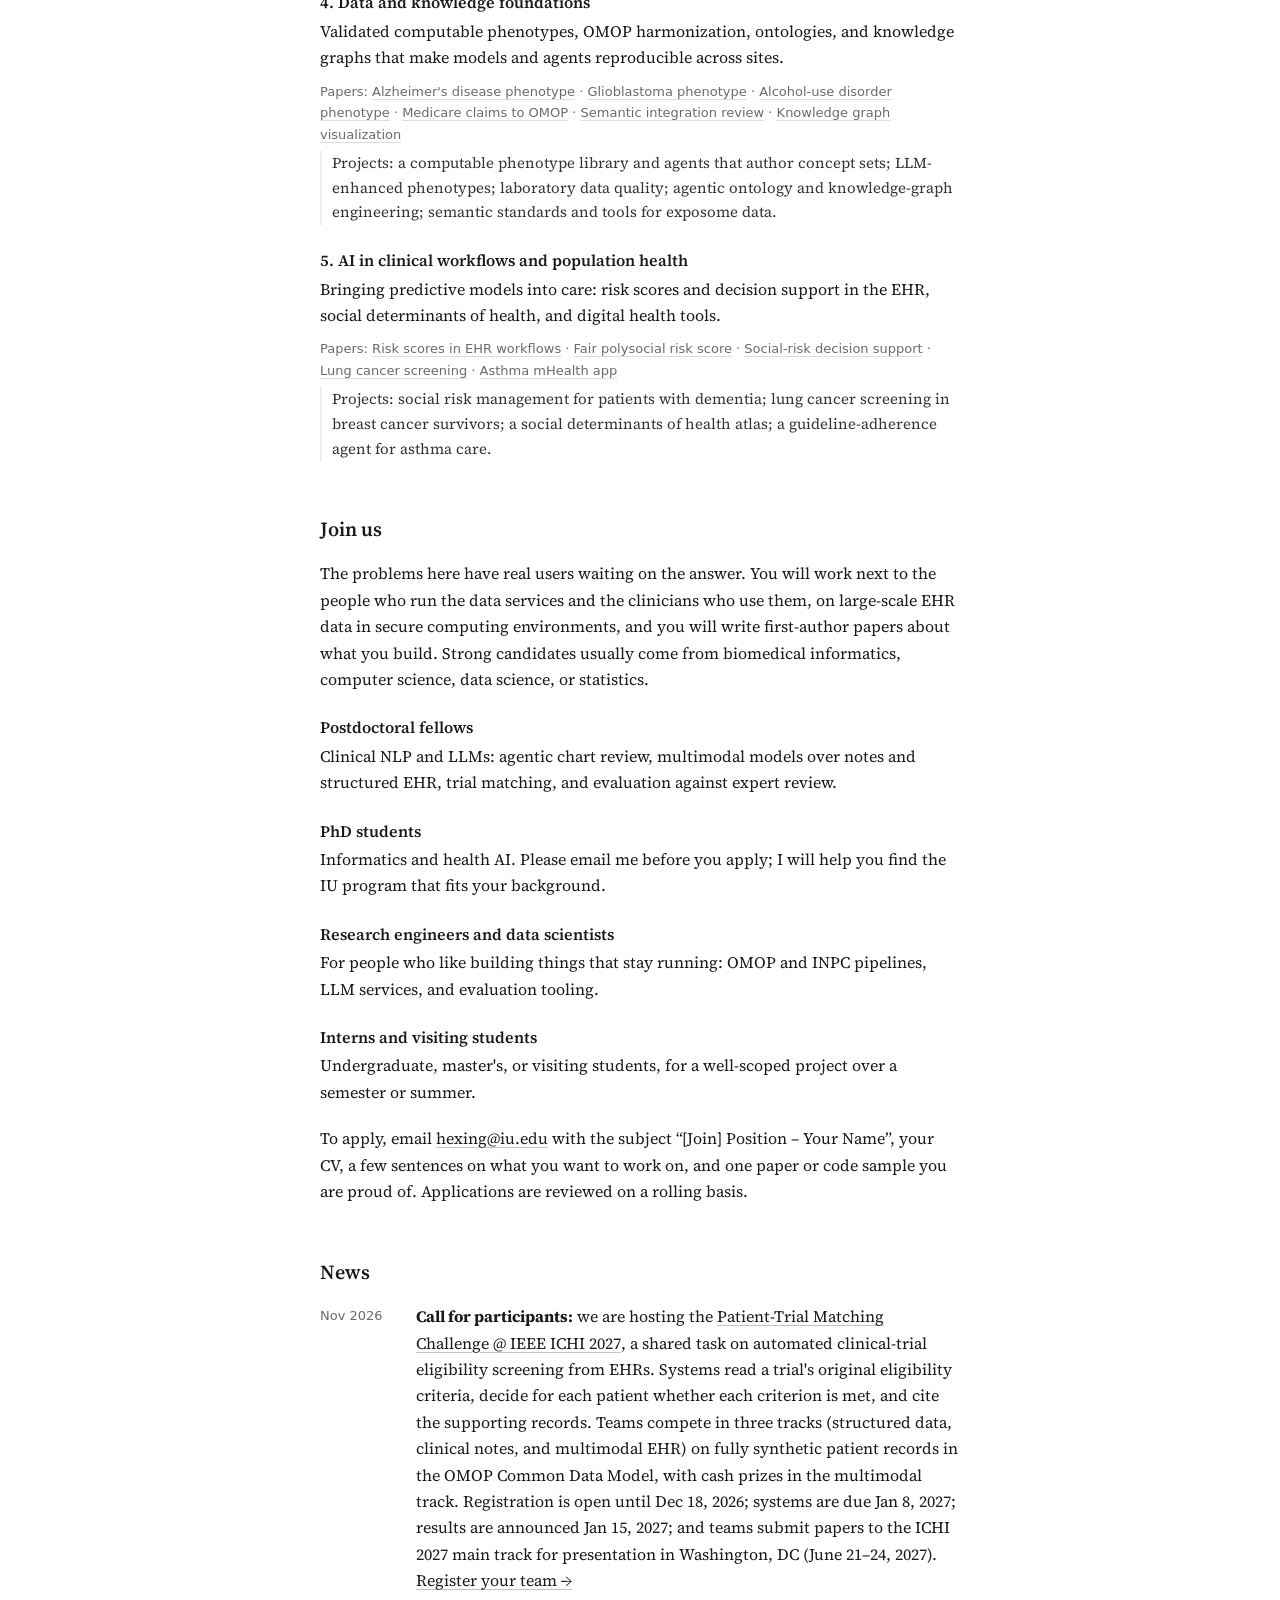
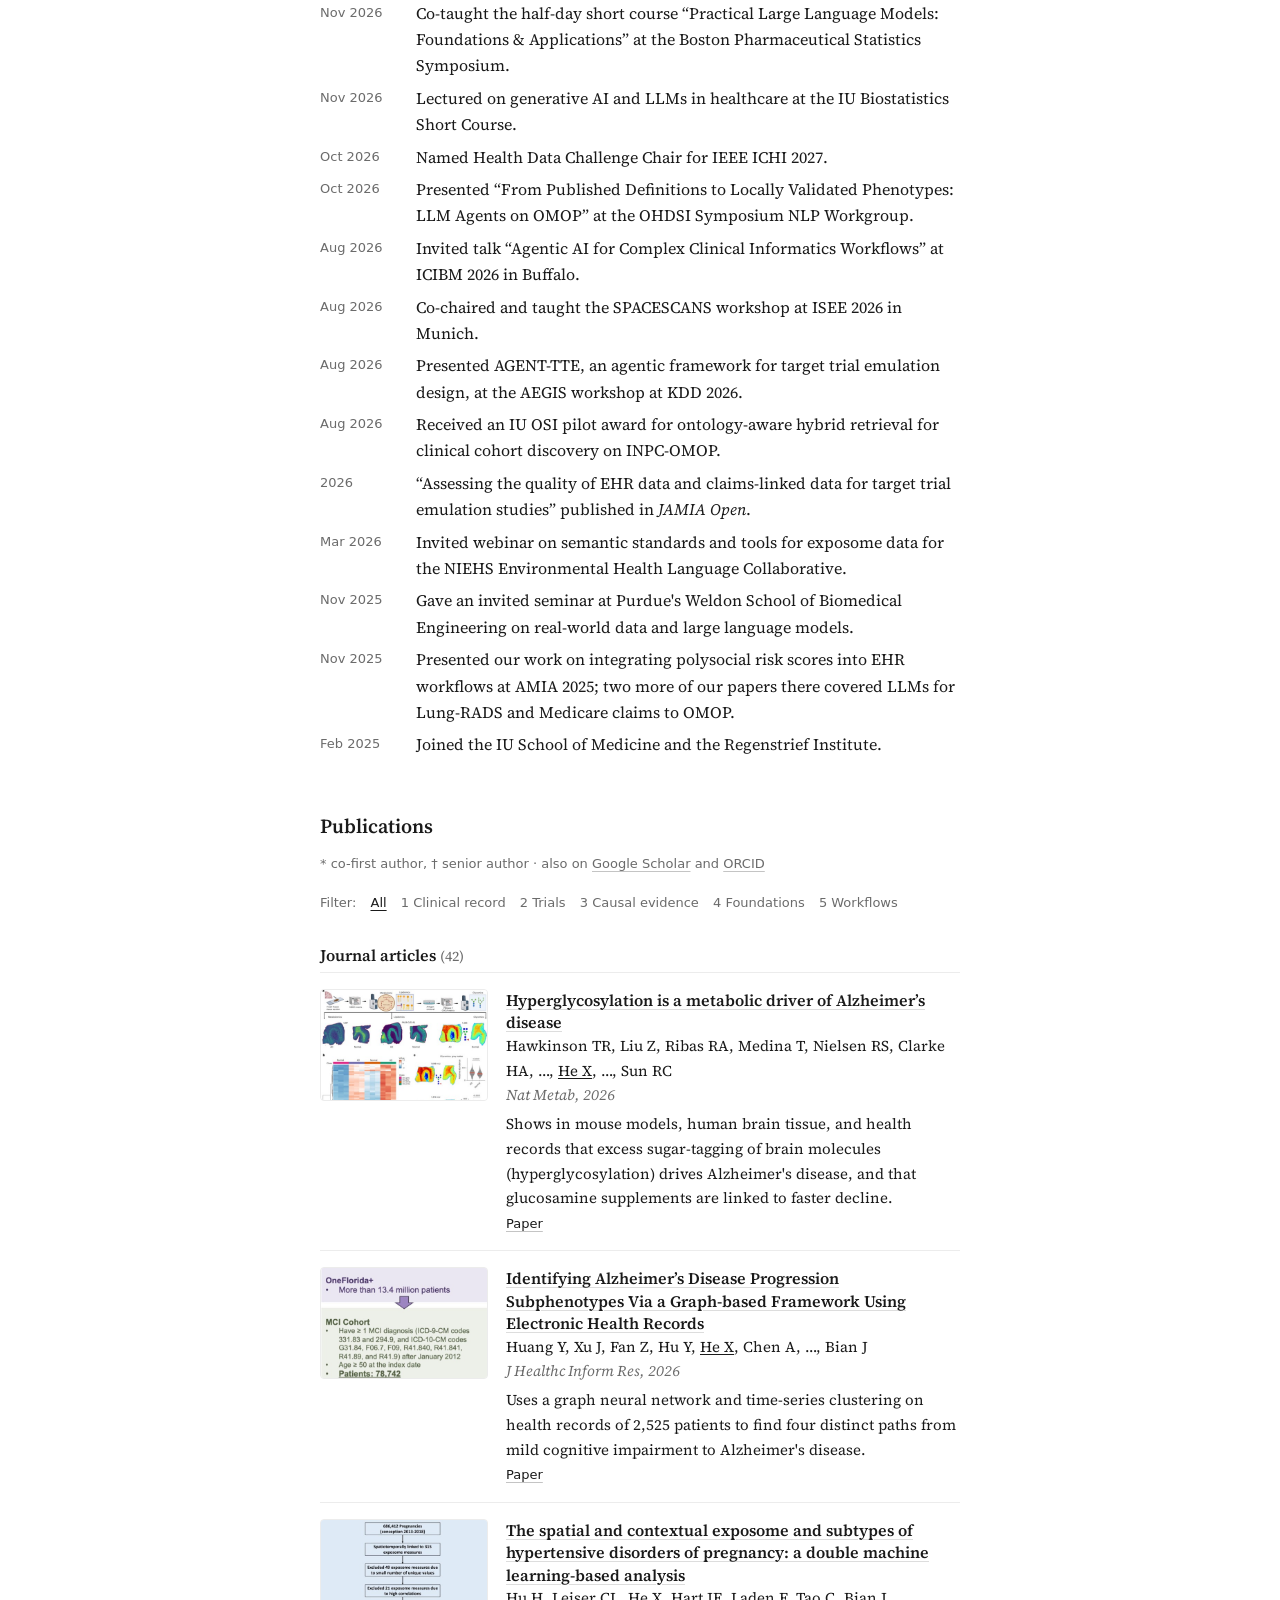
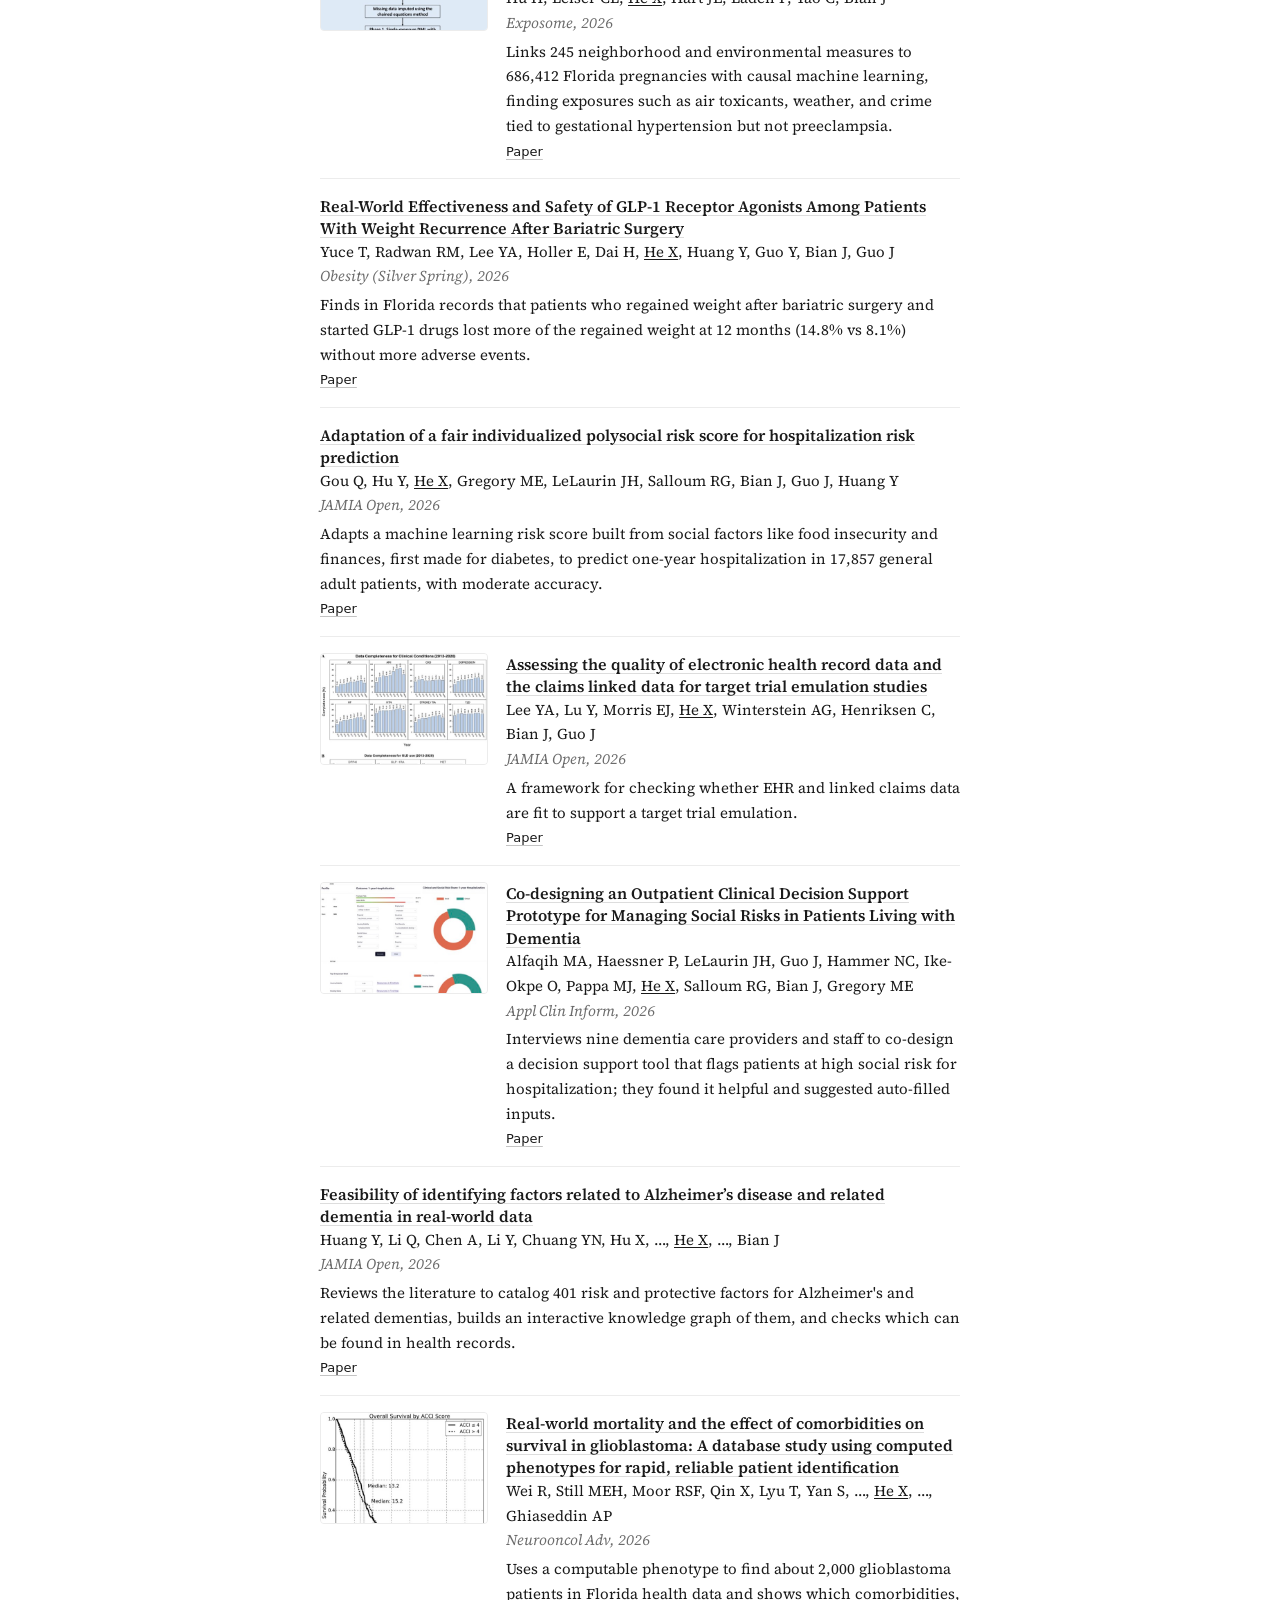
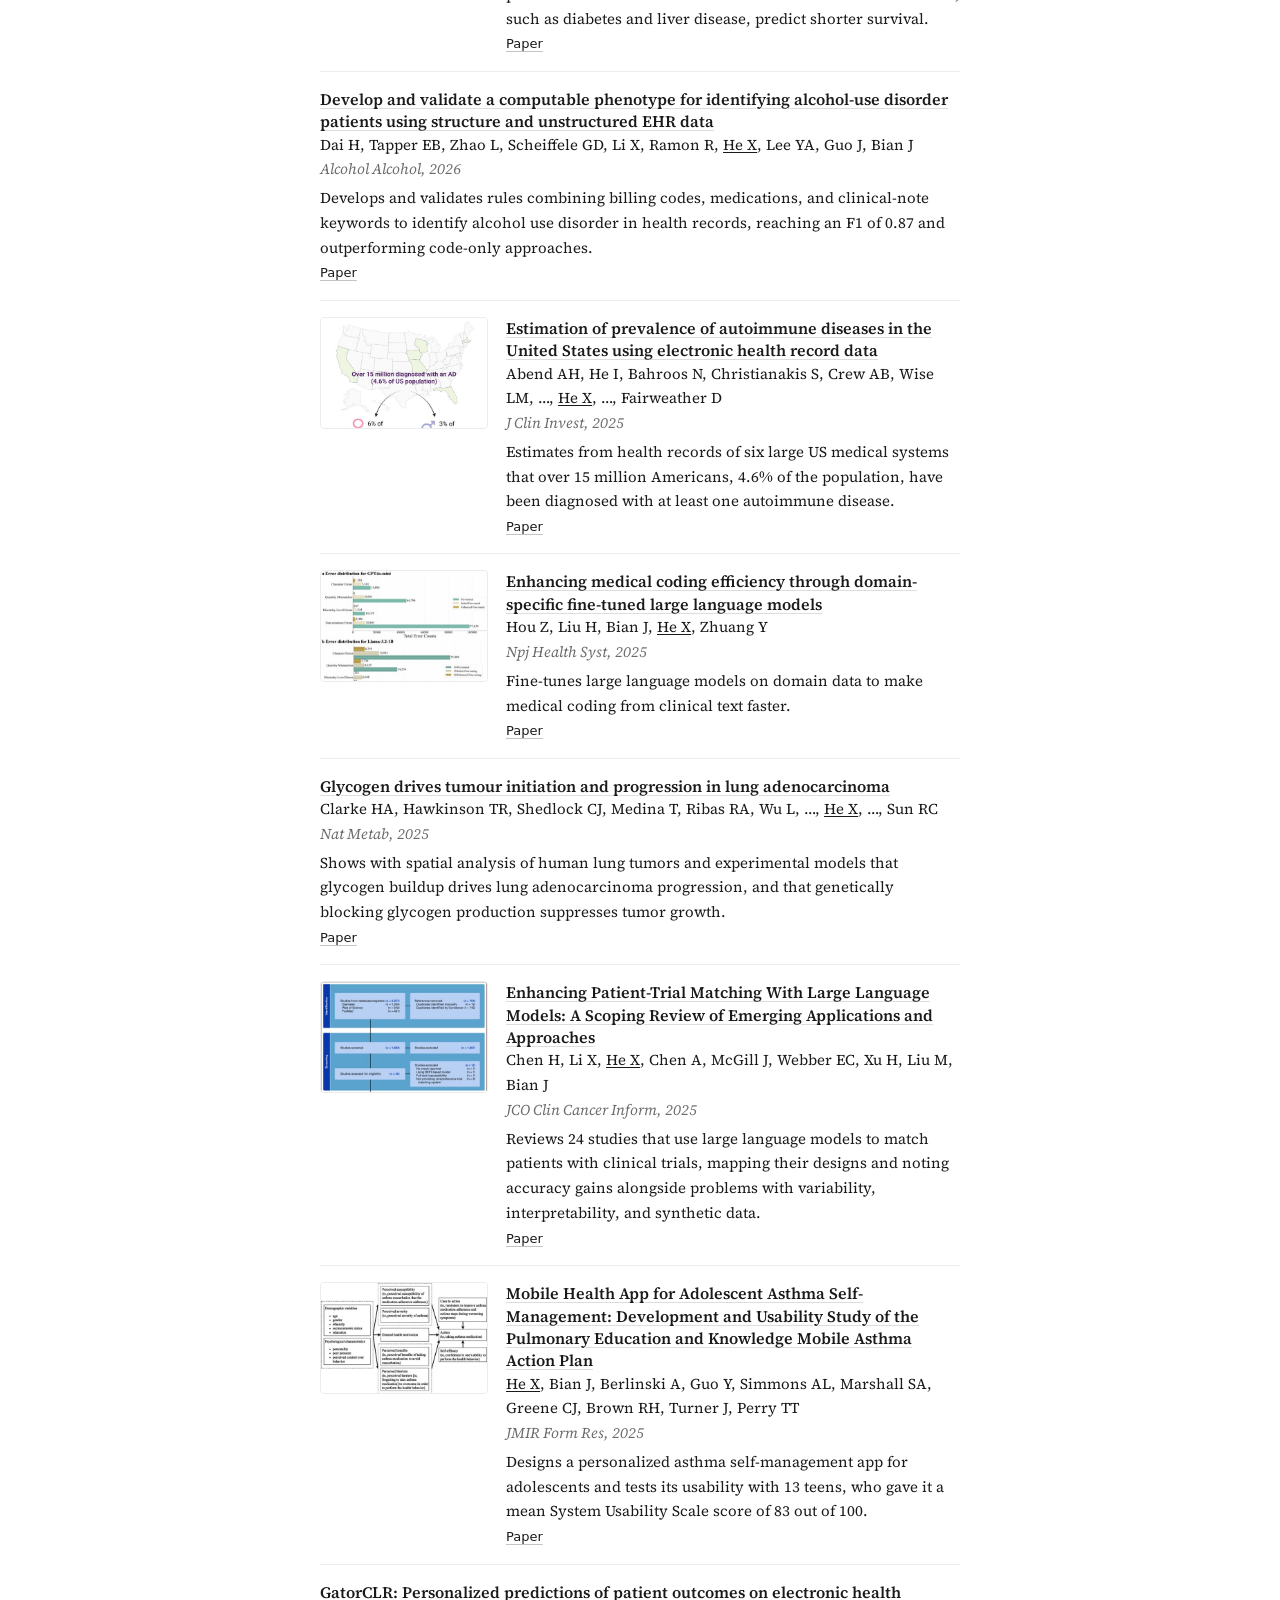
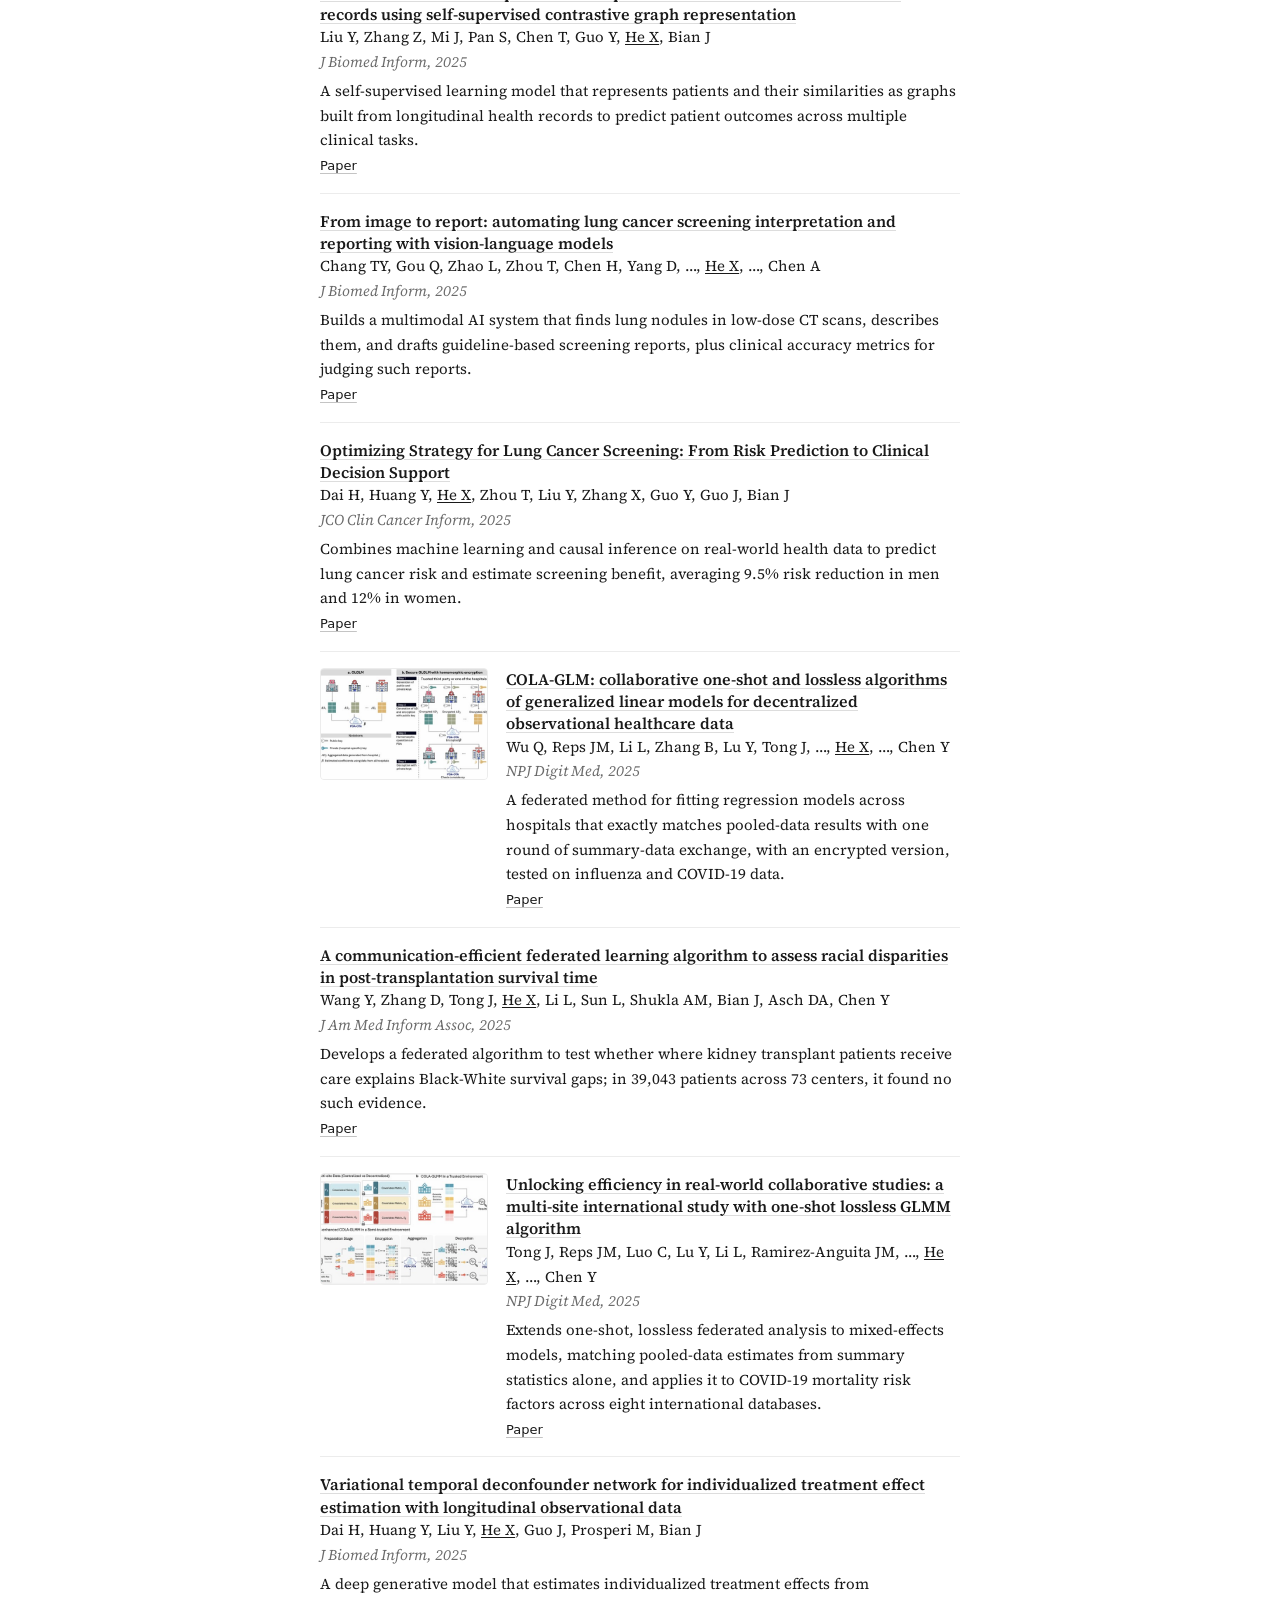
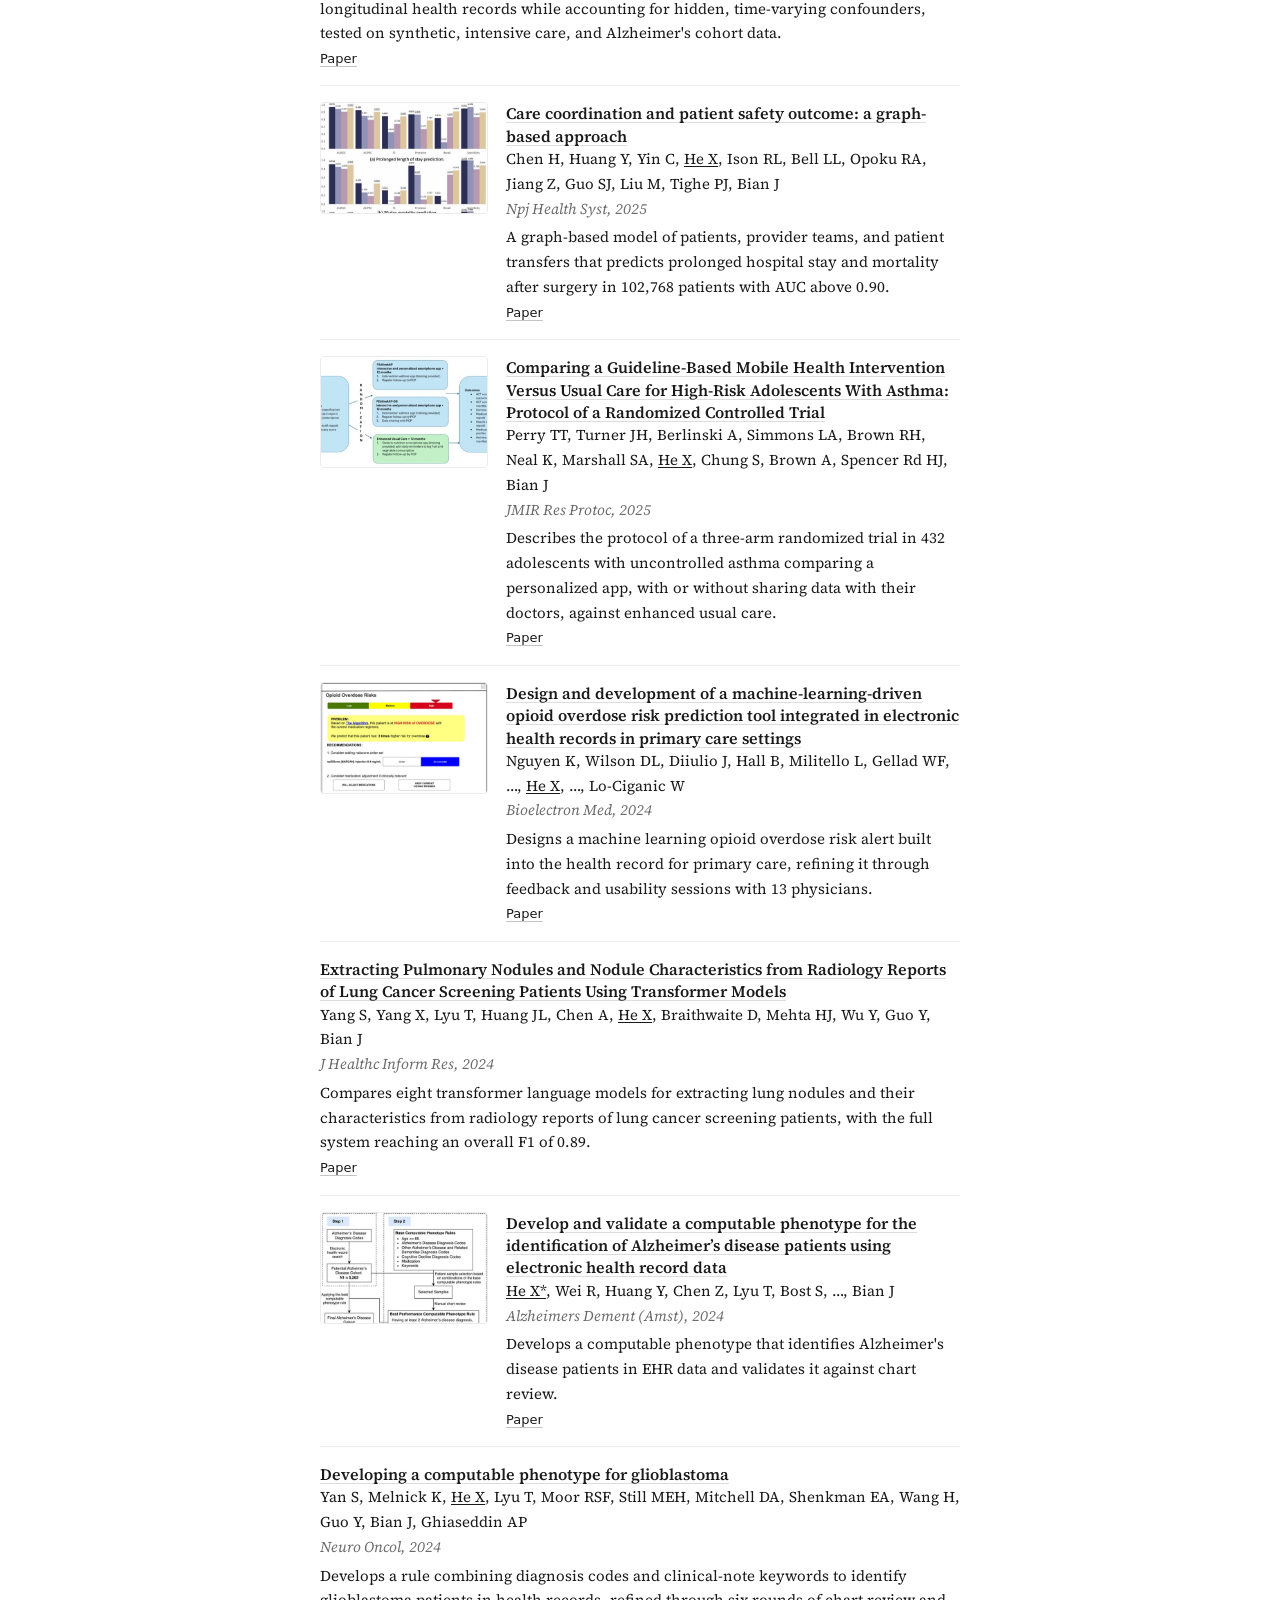
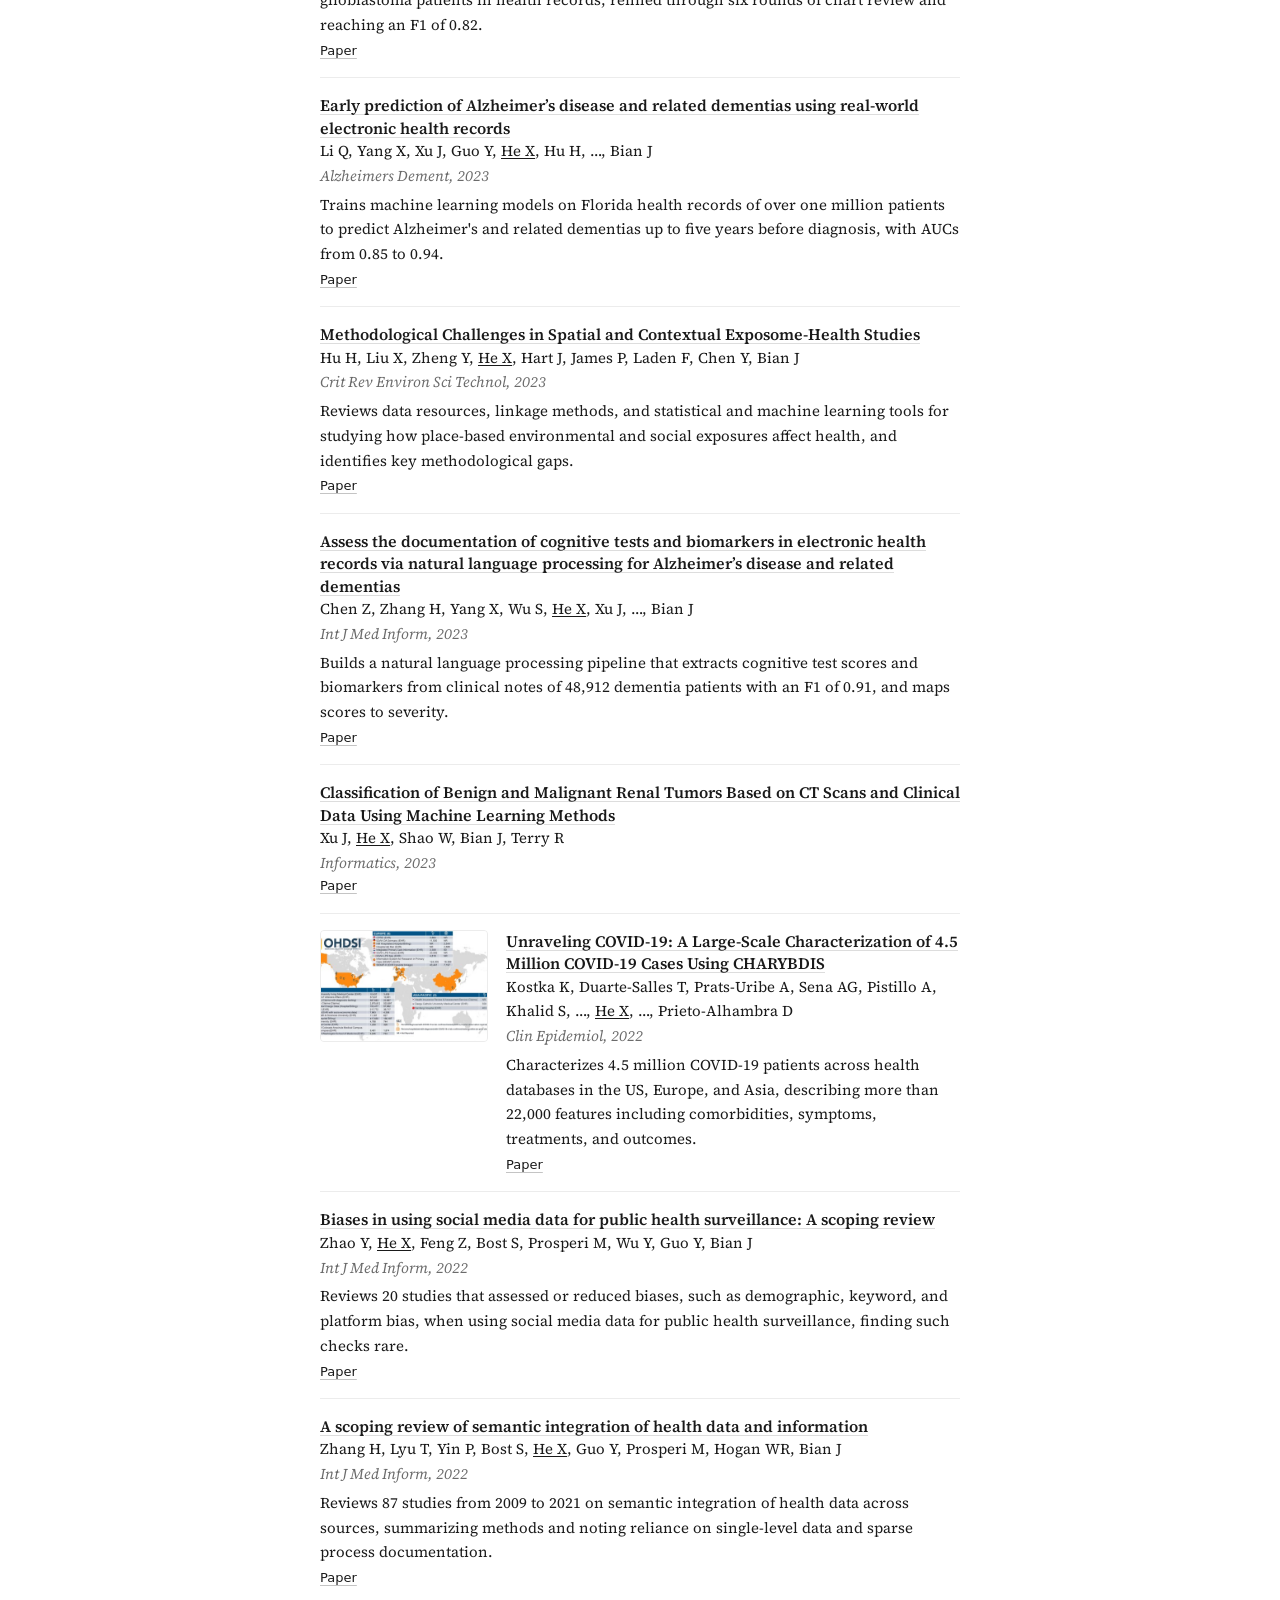
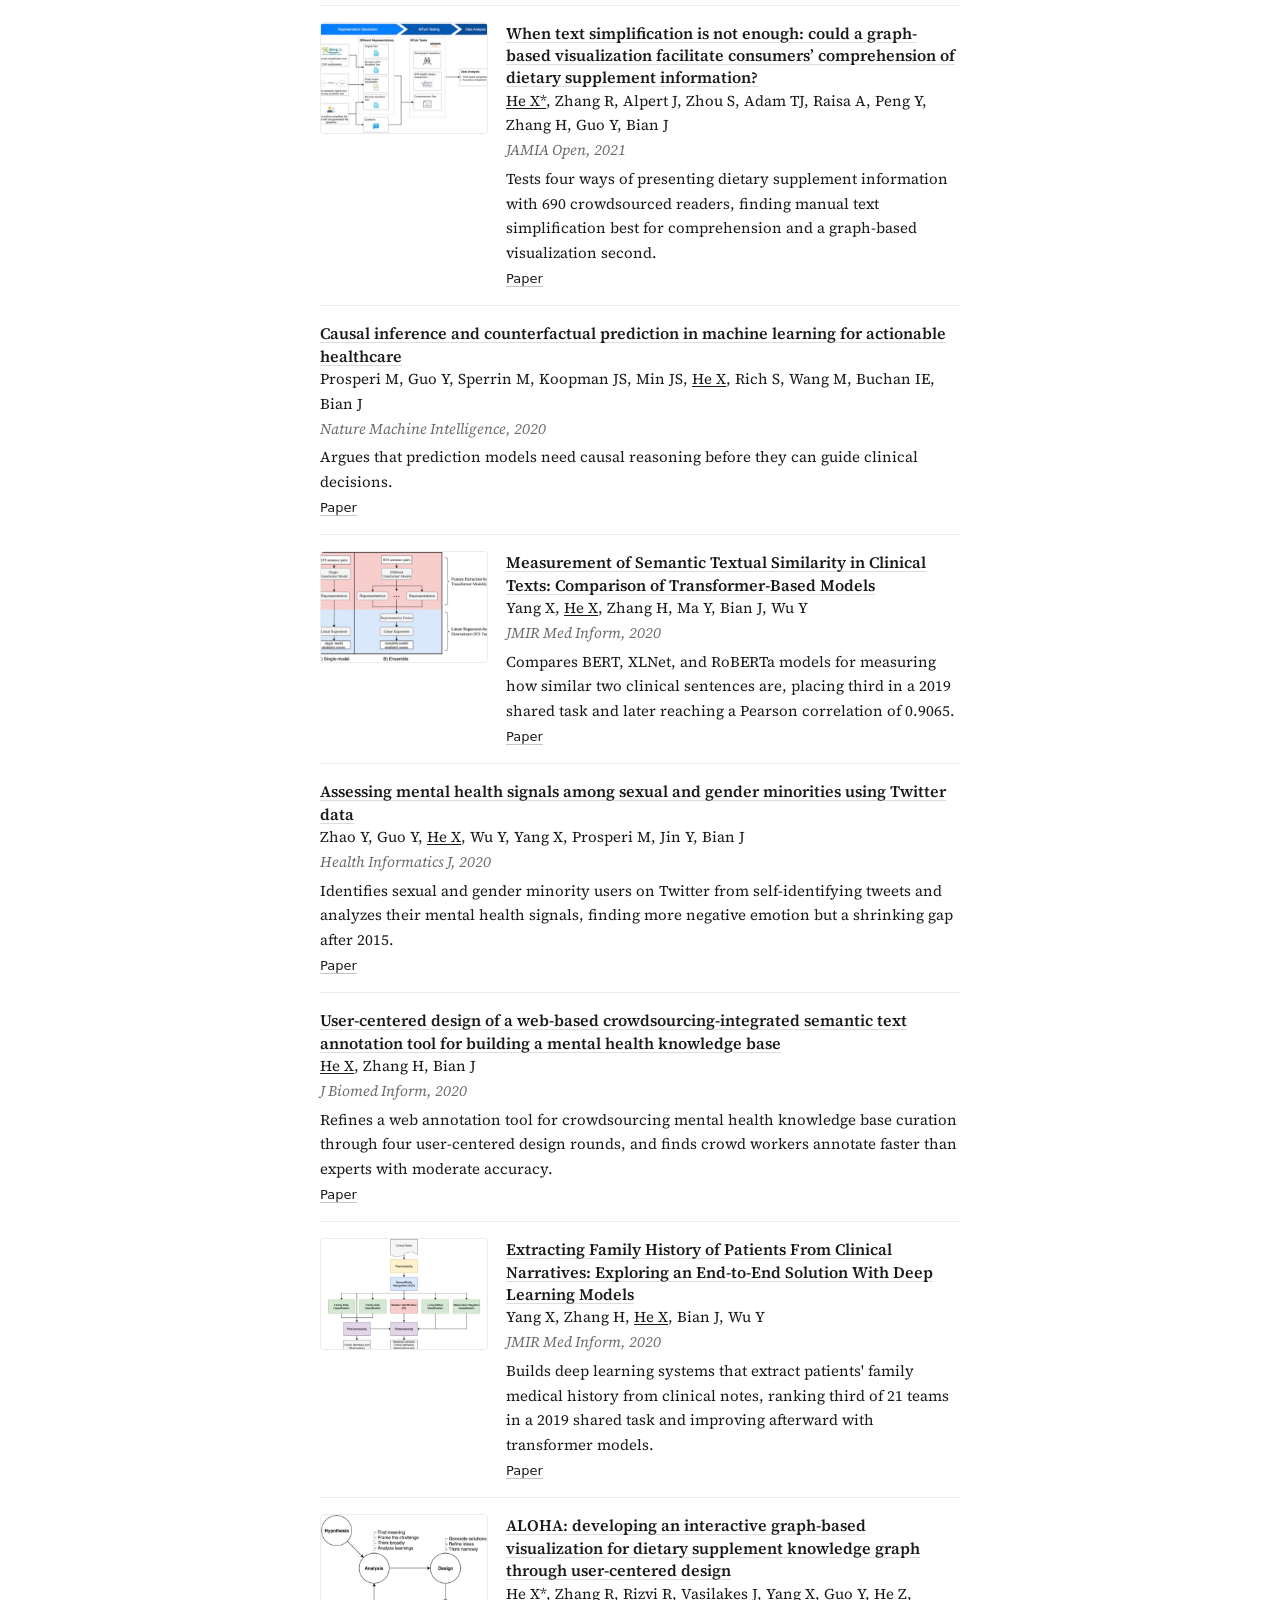
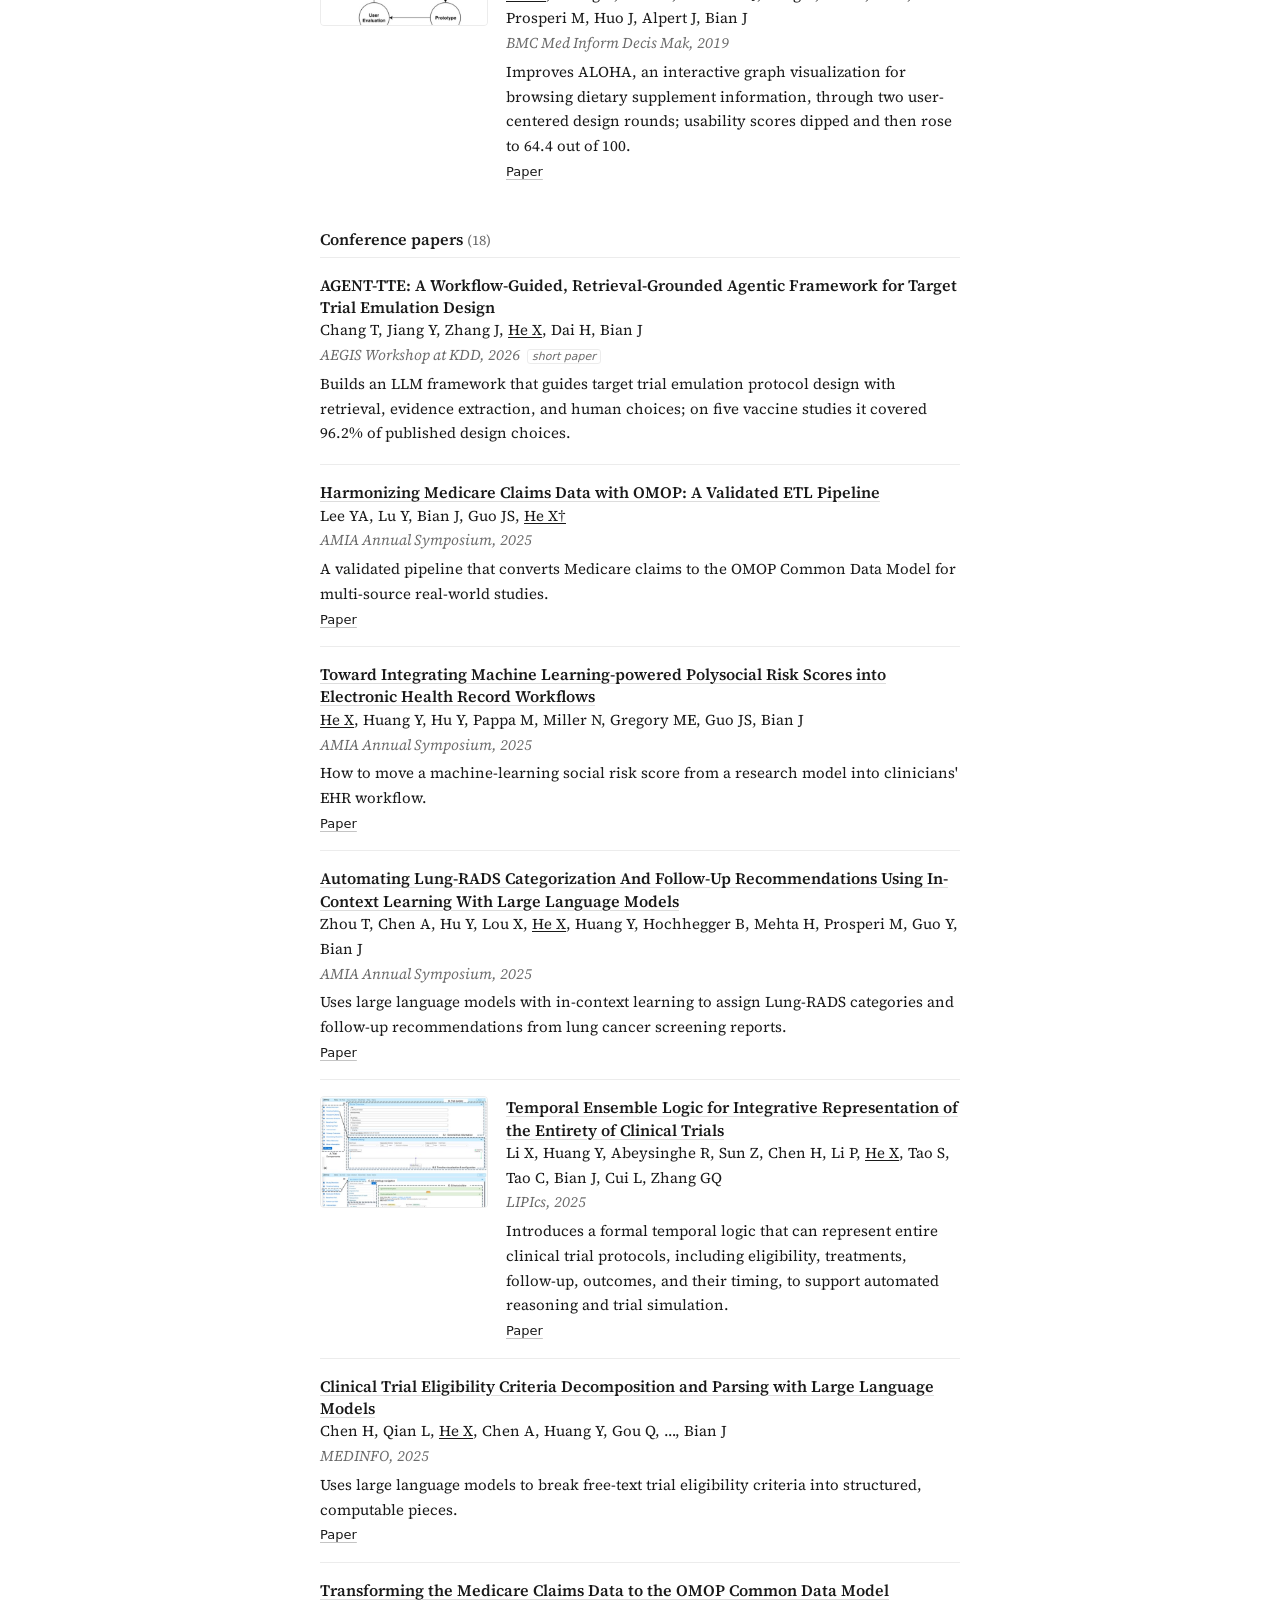
==== commit 066034e9: "Remove group page; move Join us onto homepage Co-Authored-By: Claude Opus 5.5 <noreply@anthropic.com" ====
--- a/index.html
+++ b/index.html
@@ -30,7 +30,7 @@
   <p>I work half in operations and half in research: I help run the data and NLP services that researchers and health systems in Indiana use,
   study the problems those services keep running into, and put the results back into practice.</p>
 
-  <p class="recruit">I am recruiting postdocs, PhD students, research engineers, and interns. <a href="group/#join">Join the group →</a></p>
+  <p class="recruit">I am recruiting postdocs, PhD students, research engineers, and interns. <a href="#join">Join us →</a></p>
 
   <div class="links">
     <a href="mailto:hexing@iu.edu">Email</a><span class="sep">/</span><a href="https://scholar.google.com/citations?user=LN0Utm0AAAAJ&amp;hl=en">Google Scholar</a><span class="sep">/</span><a href="https://orcid.org/0000-0003-0290-8058">ORCID</a><span class="sep">/</span><a href="https://github.com/YeechingTiger">GitHub</a>
@@ -38,7 +38,7 @@
 </header>
 
 <nav>
-  <a href="#about" class="on">About</a><a href="#research">Research</a><a href="#news">News</a><a href="#publications">Publications</a><a href="#teaching">Teaching</a><a href="#talks">Talks</a><a href="#service">Service</a><a href="group/">Group</a>
+  <a href="#about" class="on">About</a><a href="#research">Research</a><a href="#news">News</a><a href="#publications">Publications</a><a href="#teaching">Teaching</a><a href="#talks">Talks</a><a href="#service">Service</a><a href="#join">Join us</a>
 </nav>
 
 <h2 id="research">Research</h2>
@@ -96,6 +96,24 @@
 <a href="https://doi.org/10.1200/cci-24-00291">Lung cancer screening</a> ·
 <a href="https://doi.org/10.2196/64212">Asthma mHealth app</a></p>
 <p class="now">Projects: social risk management for patients with dementia; lung cancer screening in breast cancer survivors; a social determinants of health atlas; a guideline-adherence agent for asthma care.</p>
+
+<h2 id="join">Join us</h2>
+<p>The problems here have real users waiting on the answer. You will work next to the people who run the data services and the clinicians
+who use them, on large-scale EHR data in secure computing environments, and you will write first-author papers about what you build.
+Strong candidates usually come from biomedical informatics, computer science, data science, or statistics.</p>
+
+<h3>Postdoctoral fellows</h3>
+<p>Clinical NLP and LLMs: agentic chart review, multimodal models over notes and structured EHR, trial matching, and evaluation against expert review.</p>
+<h3>PhD students</h3>
+<p>Informatics and health AI. Please email me before you apply; I will help you find the IU program that fits your background.</p>
+<h3>Research engineers and data scientists</h3>
+<p>For people who like building things that stay running: OMOP and INPC pipelines, LLM services, and evaluation tooling.</p>
+<h3>Interns and visiting students</h3>
+<p>Undergraduate, master's, or visiting students, for a well-scoped project over a semester or summer.</p>
+
+<p style="margin-top:20px">To apply, email <a href="mailto:hexing@iu.edu?subject=%5BJoin%5D%20">hexing@iu.edu</a> with the subject
+“[Join] Position – Your Name”, your CV, a few sentences on what you want to work on, and one paper or code sample you are proud of.
+Applications are reviewed on a rolling basis.</p>
 
 <h2 id="news">News</h2>
 <div class="row">
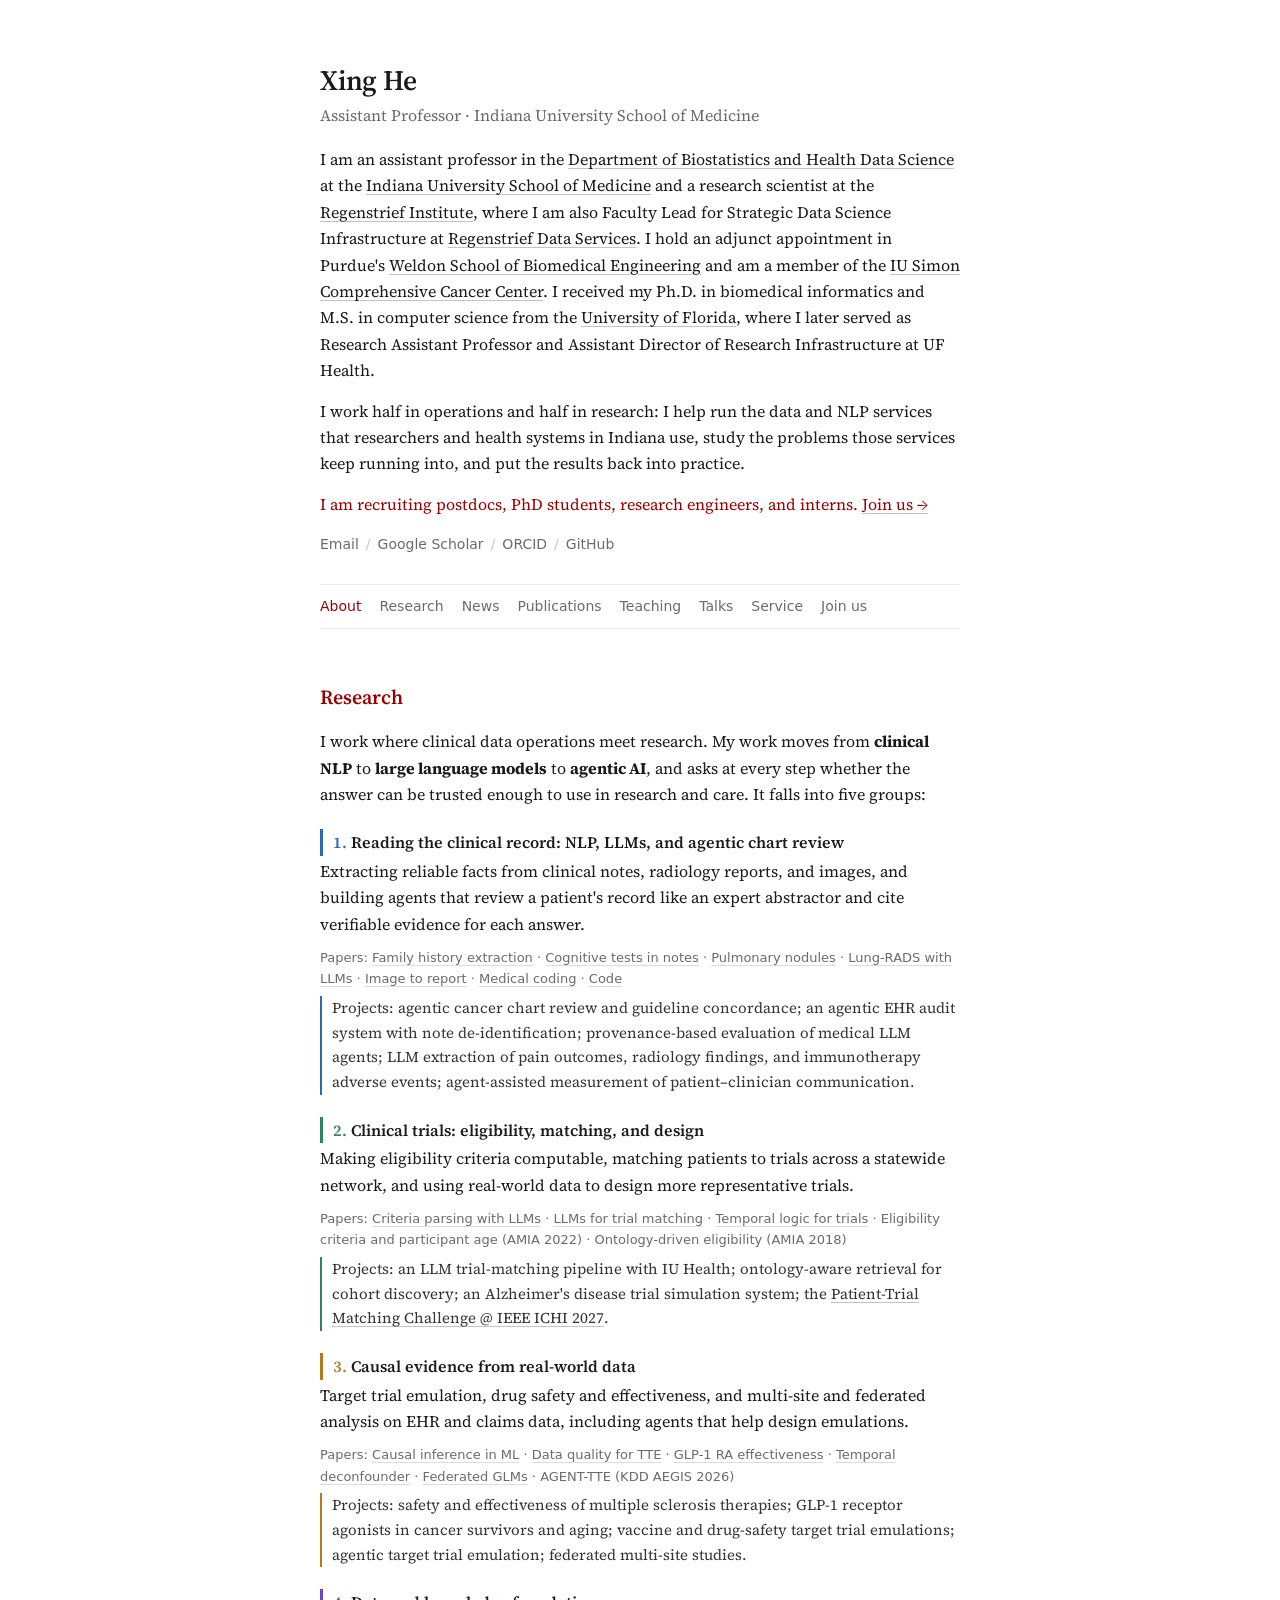
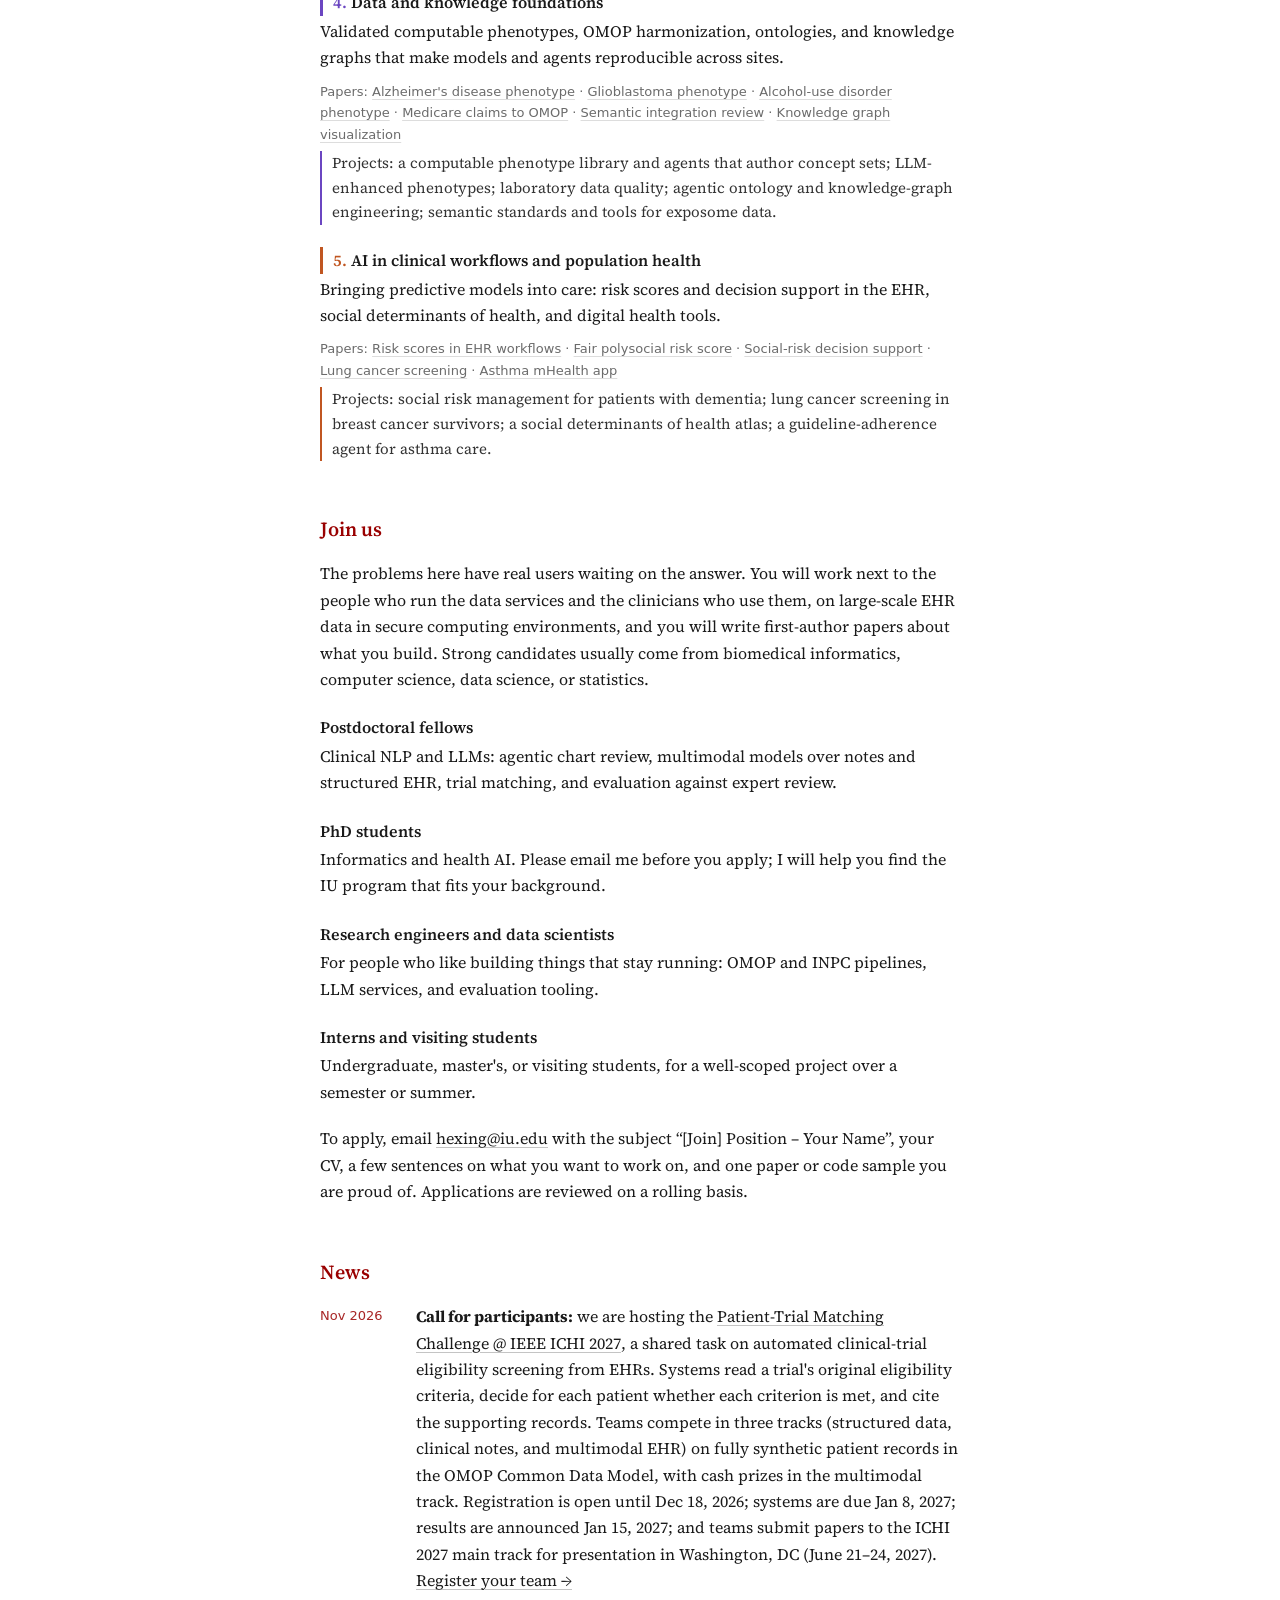
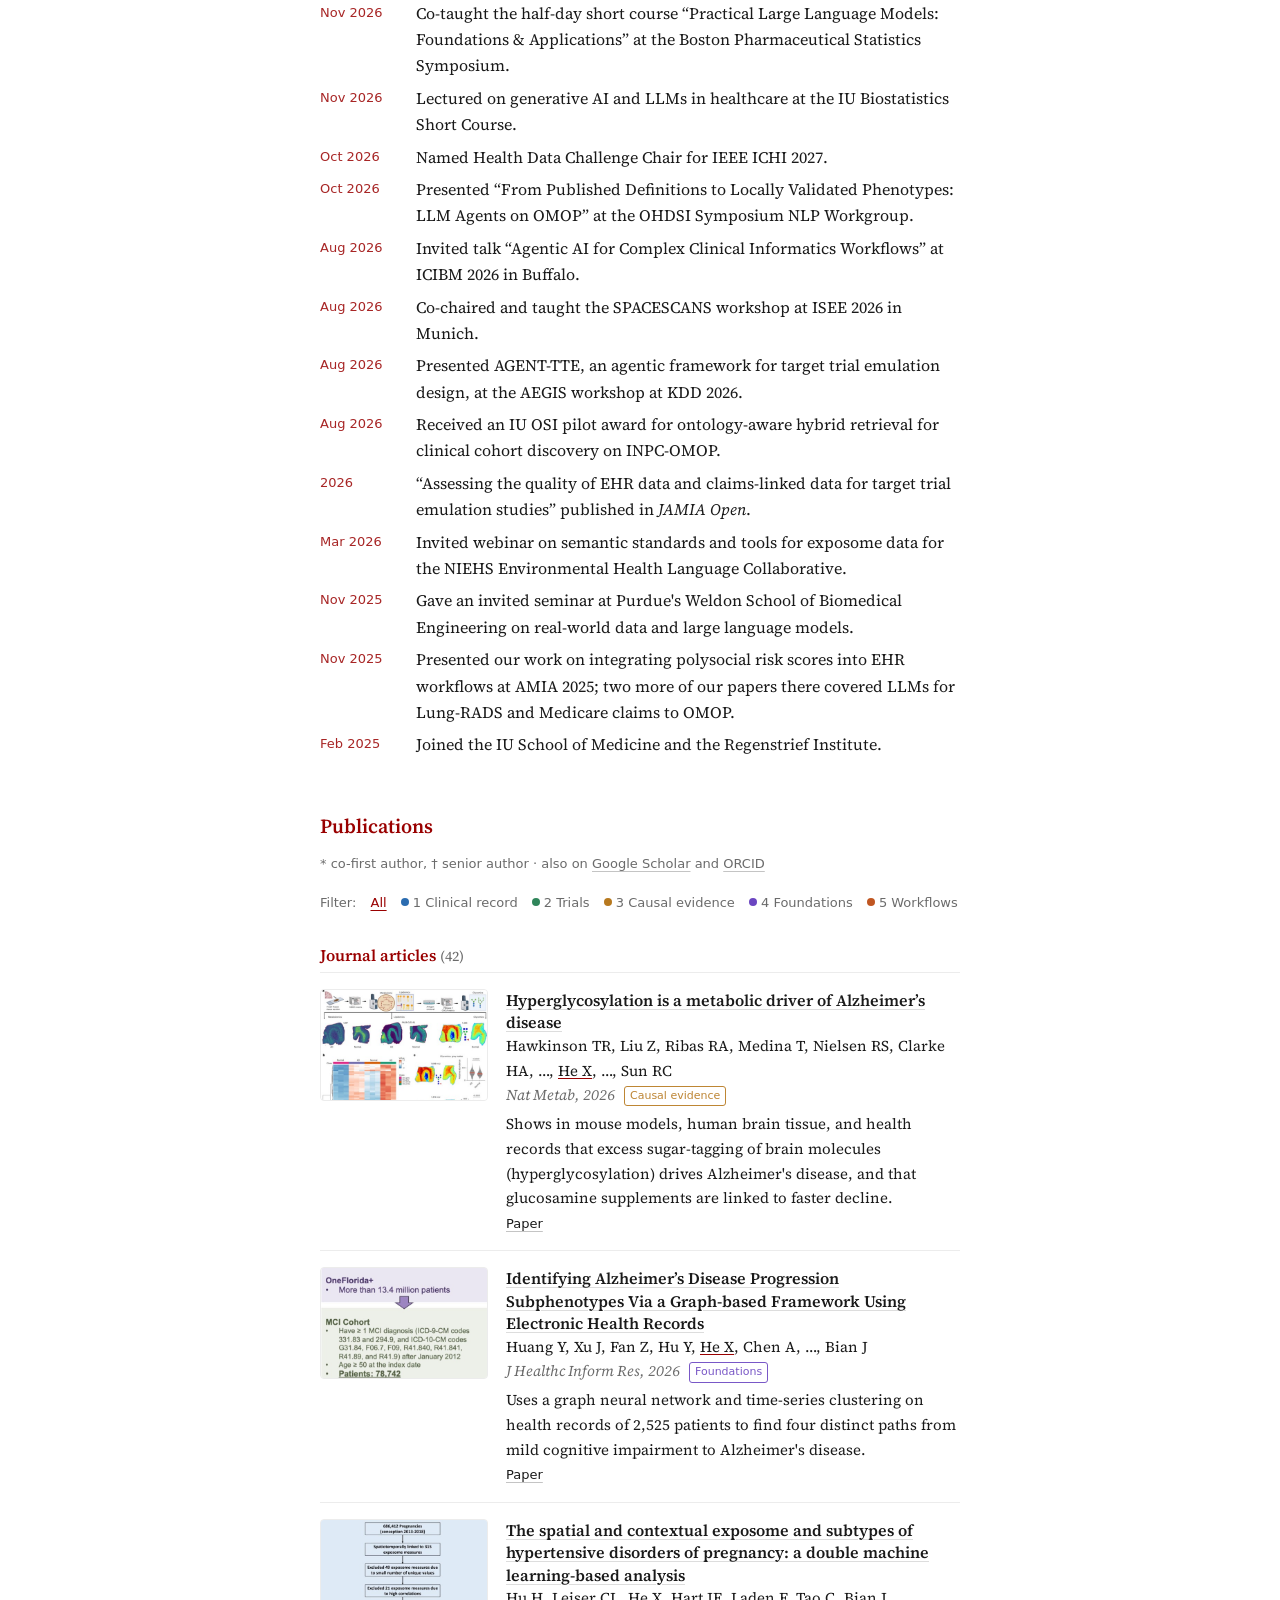
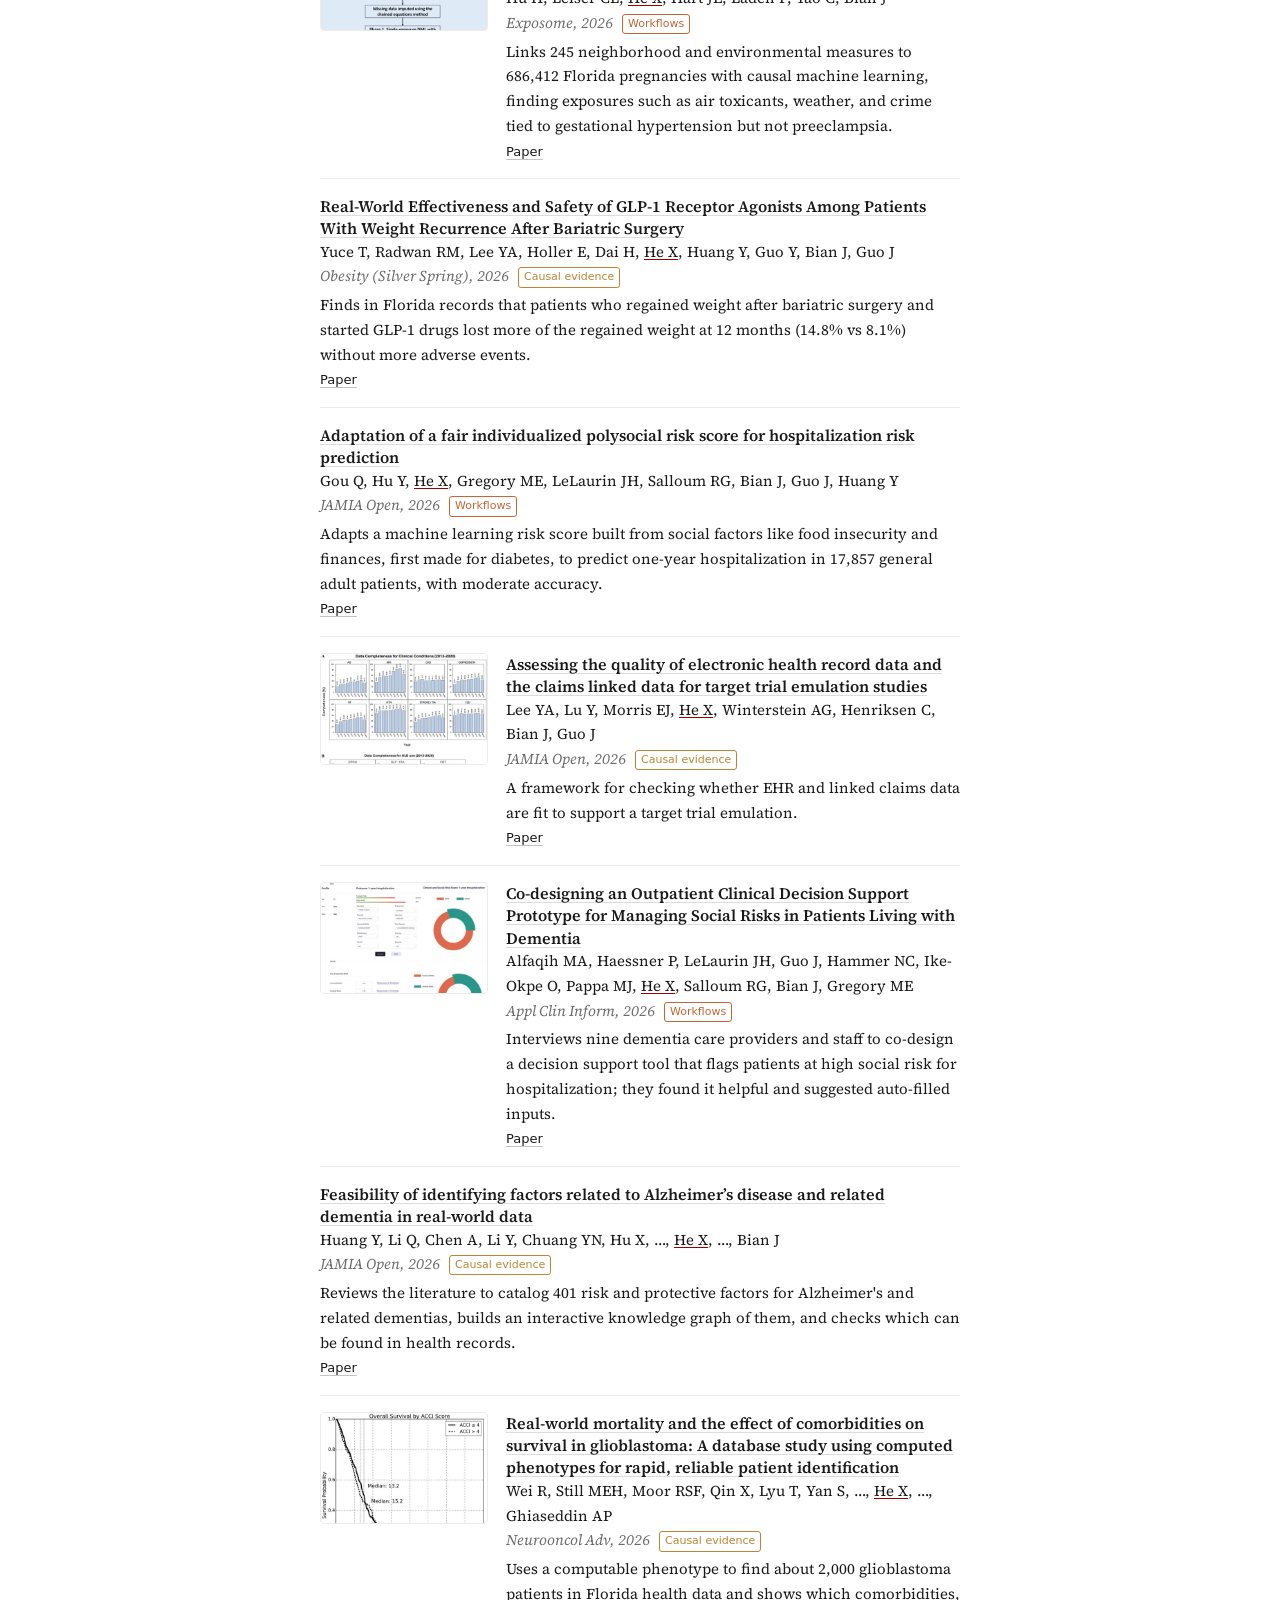
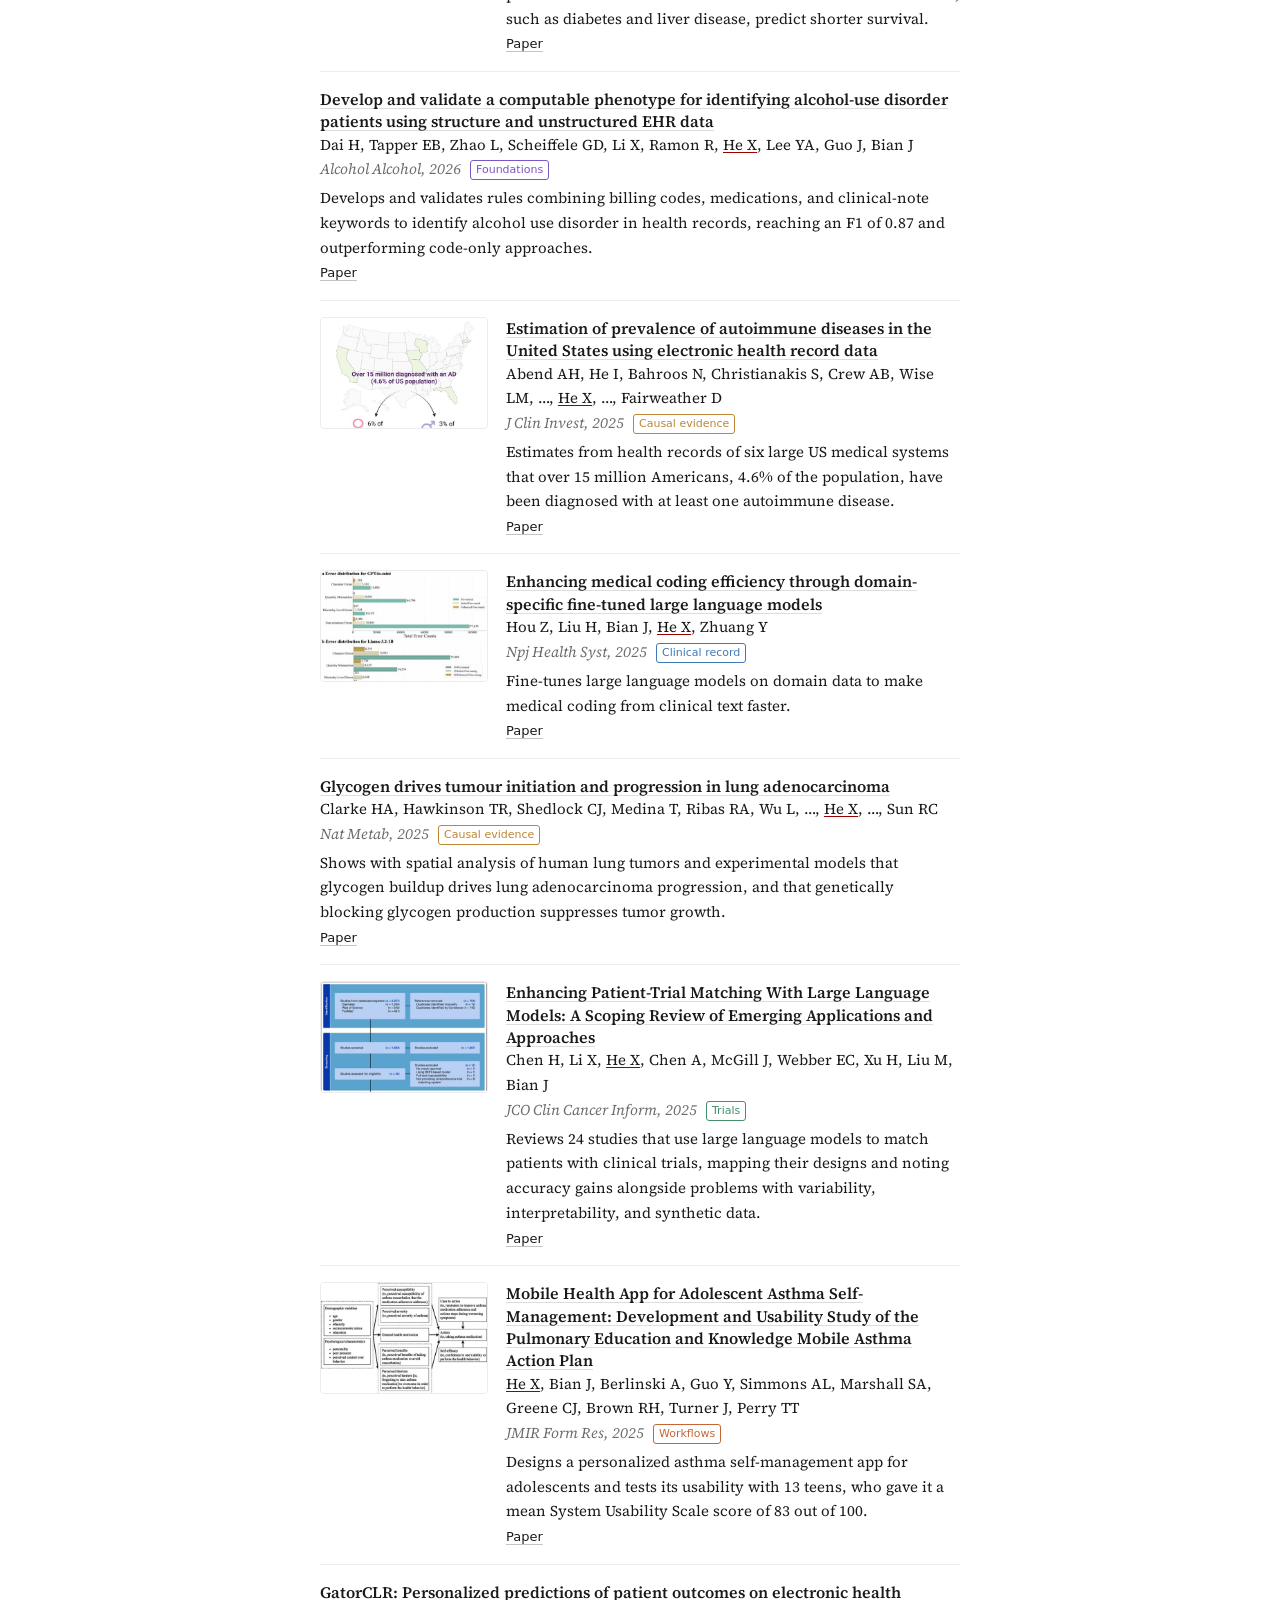
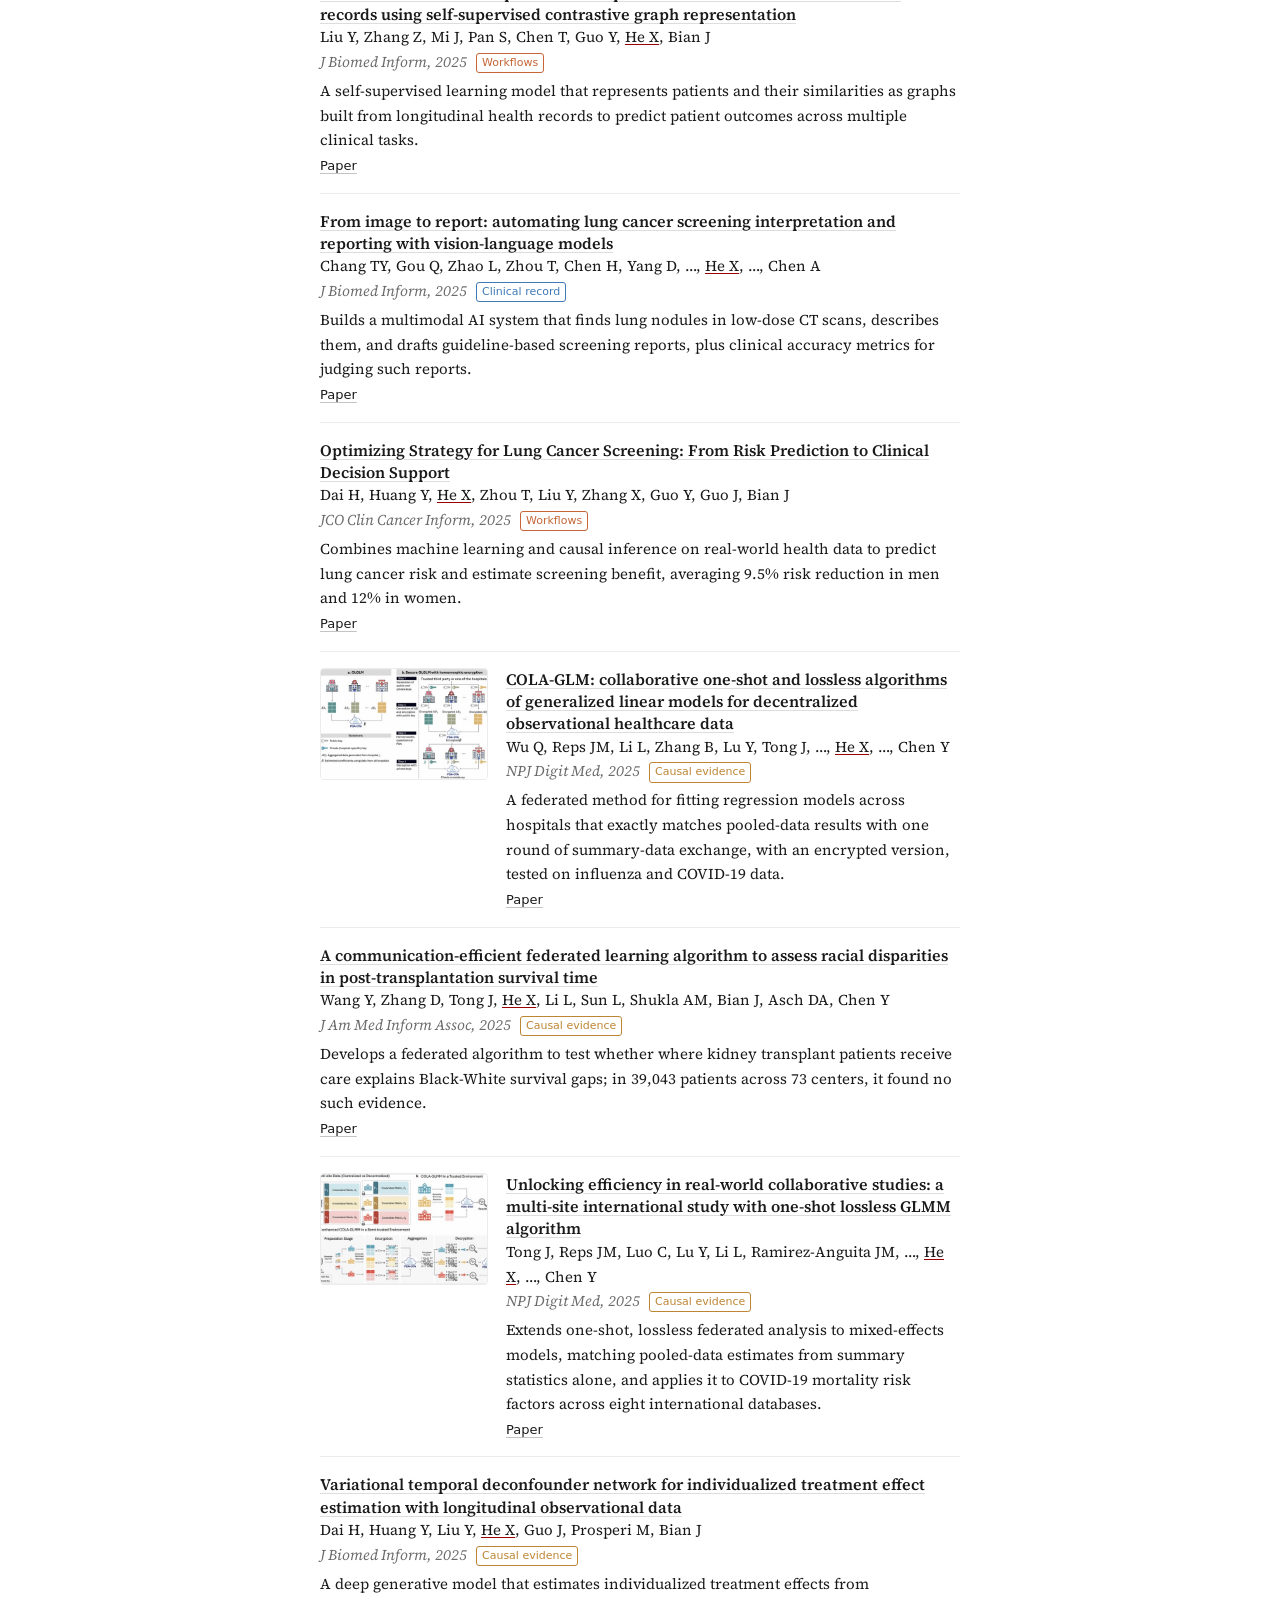
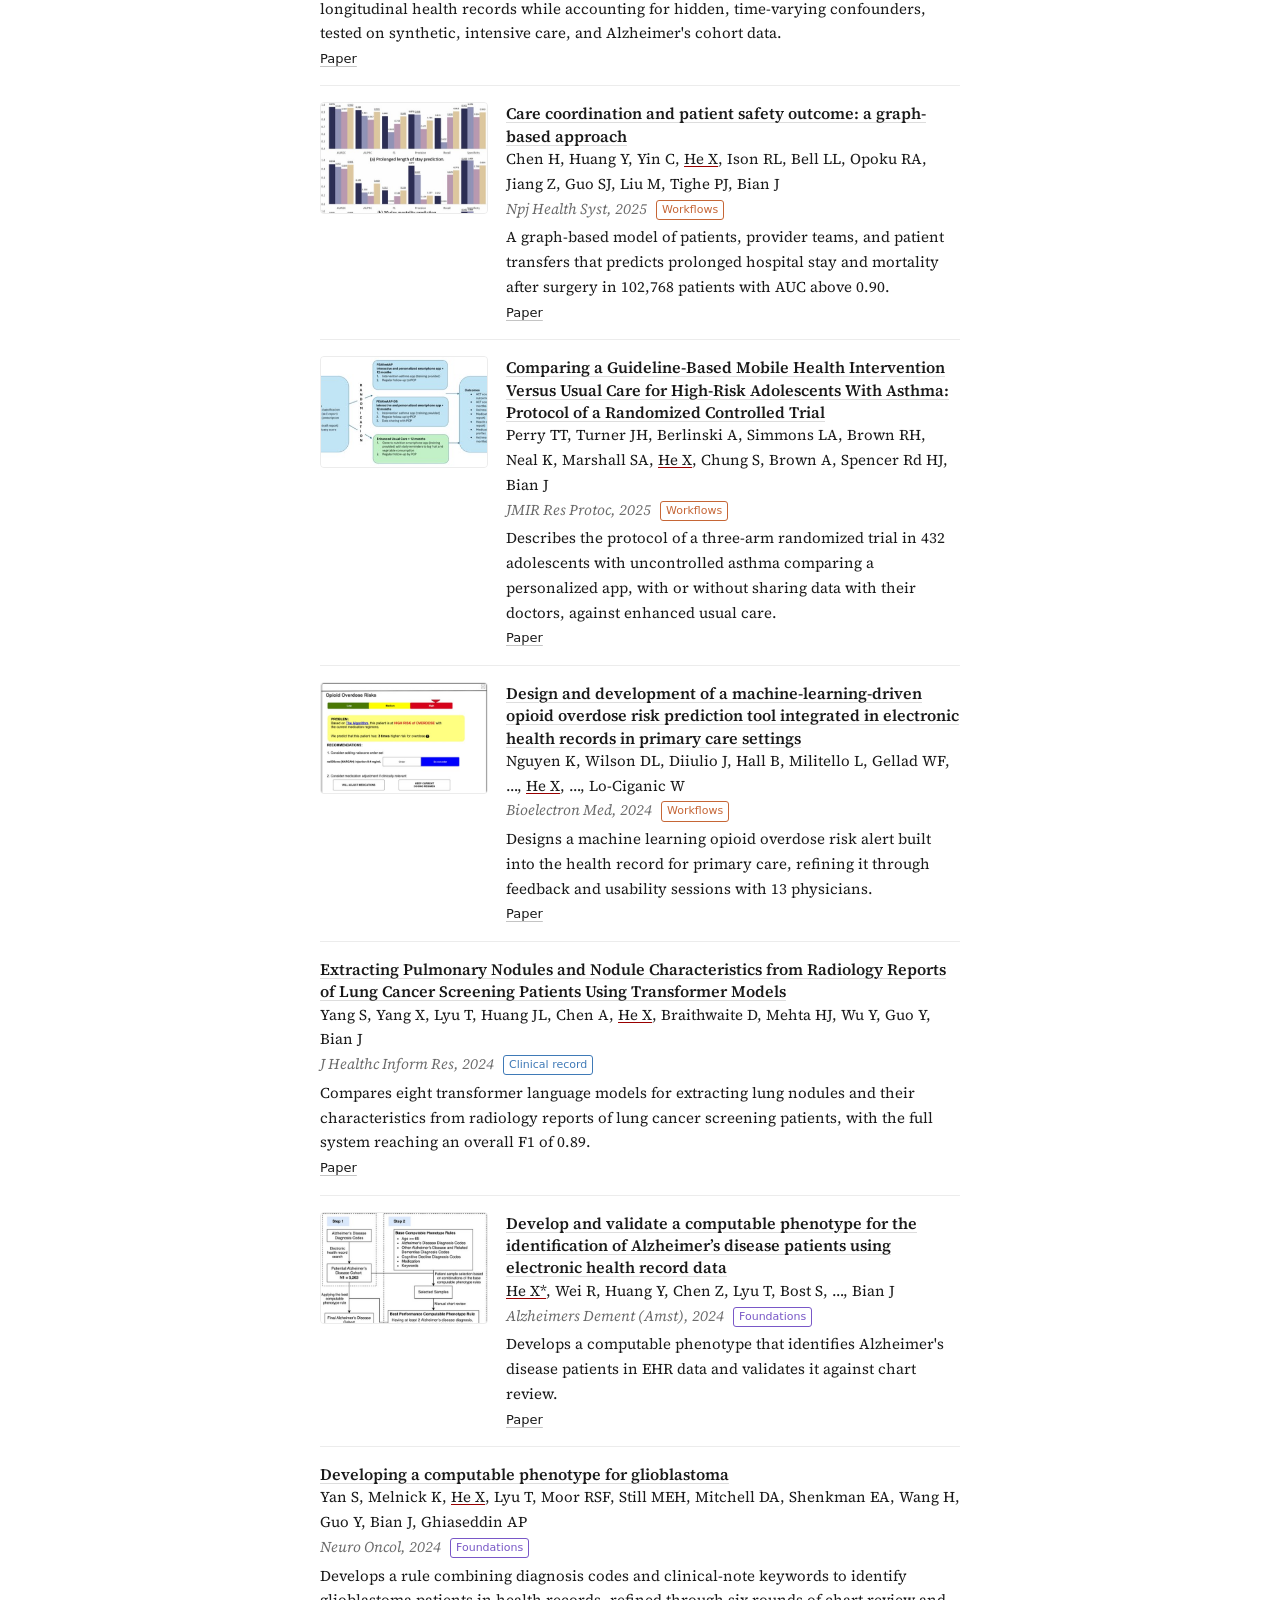
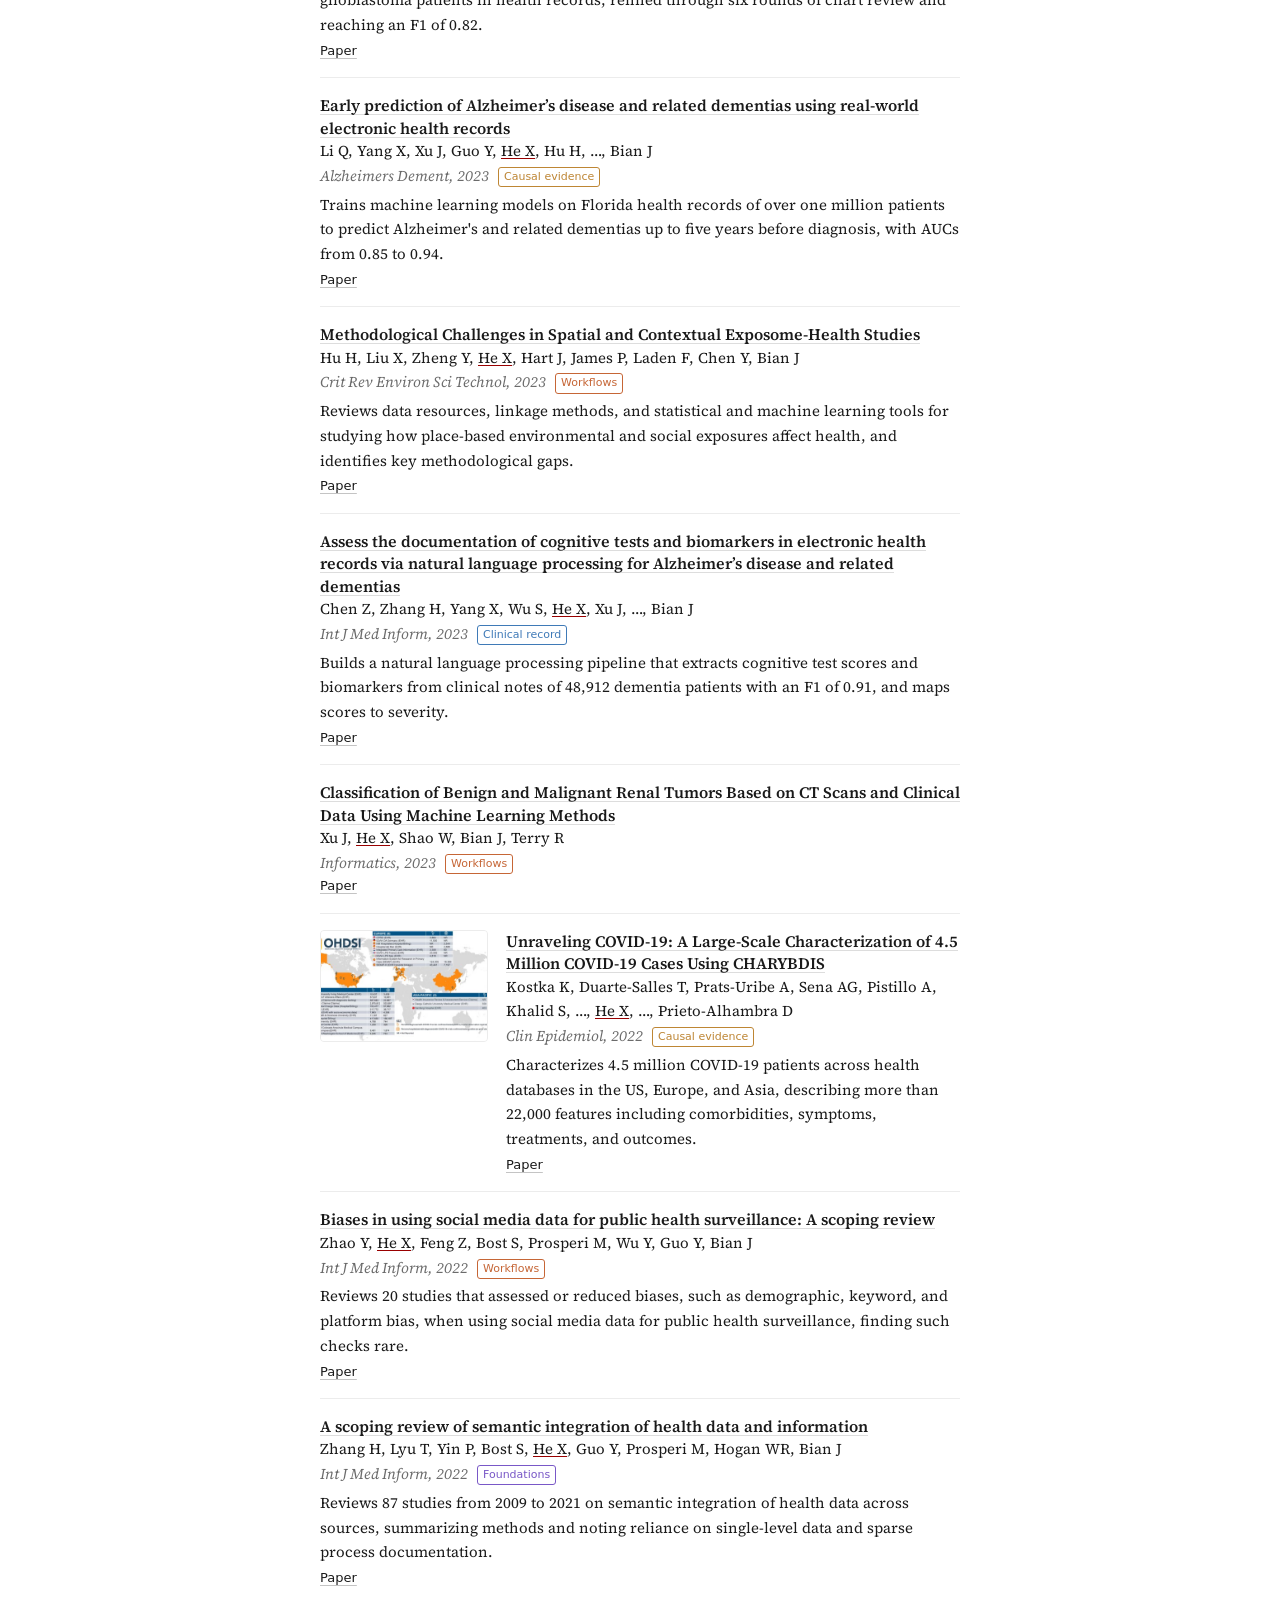
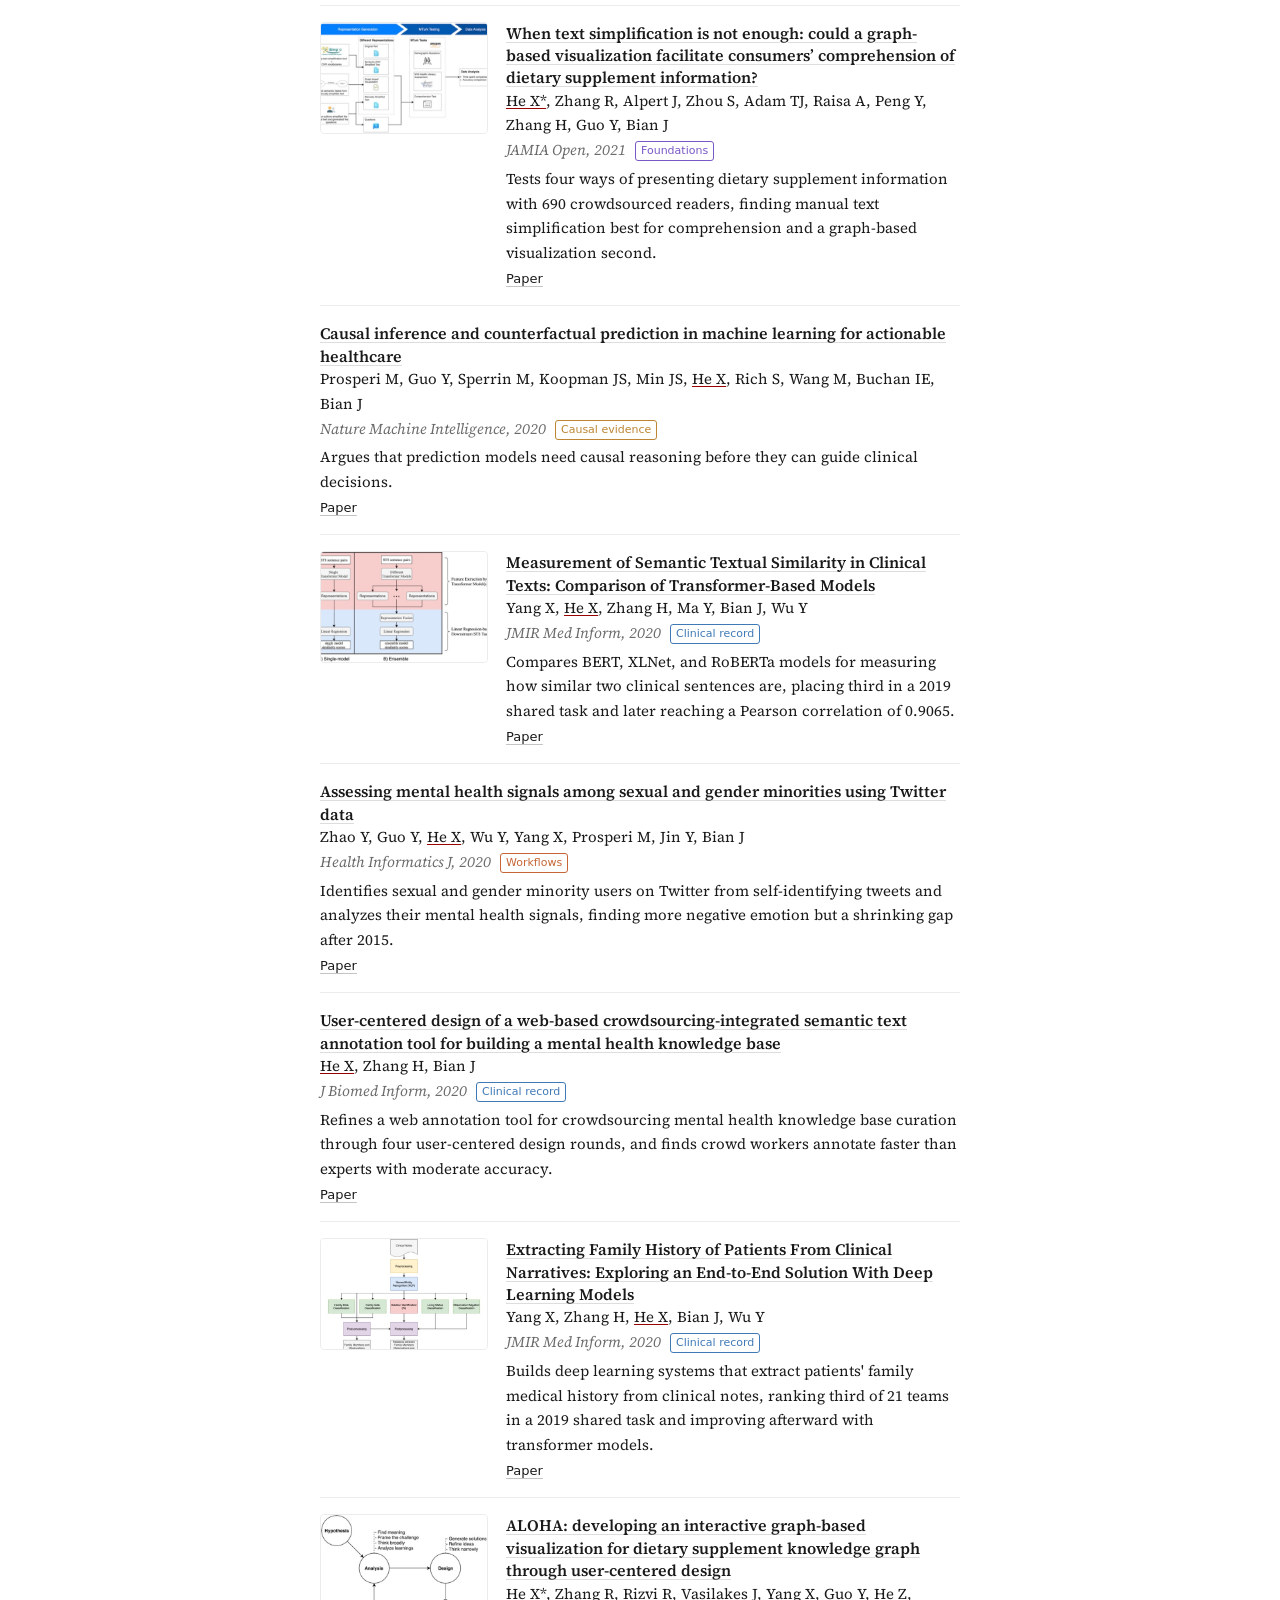
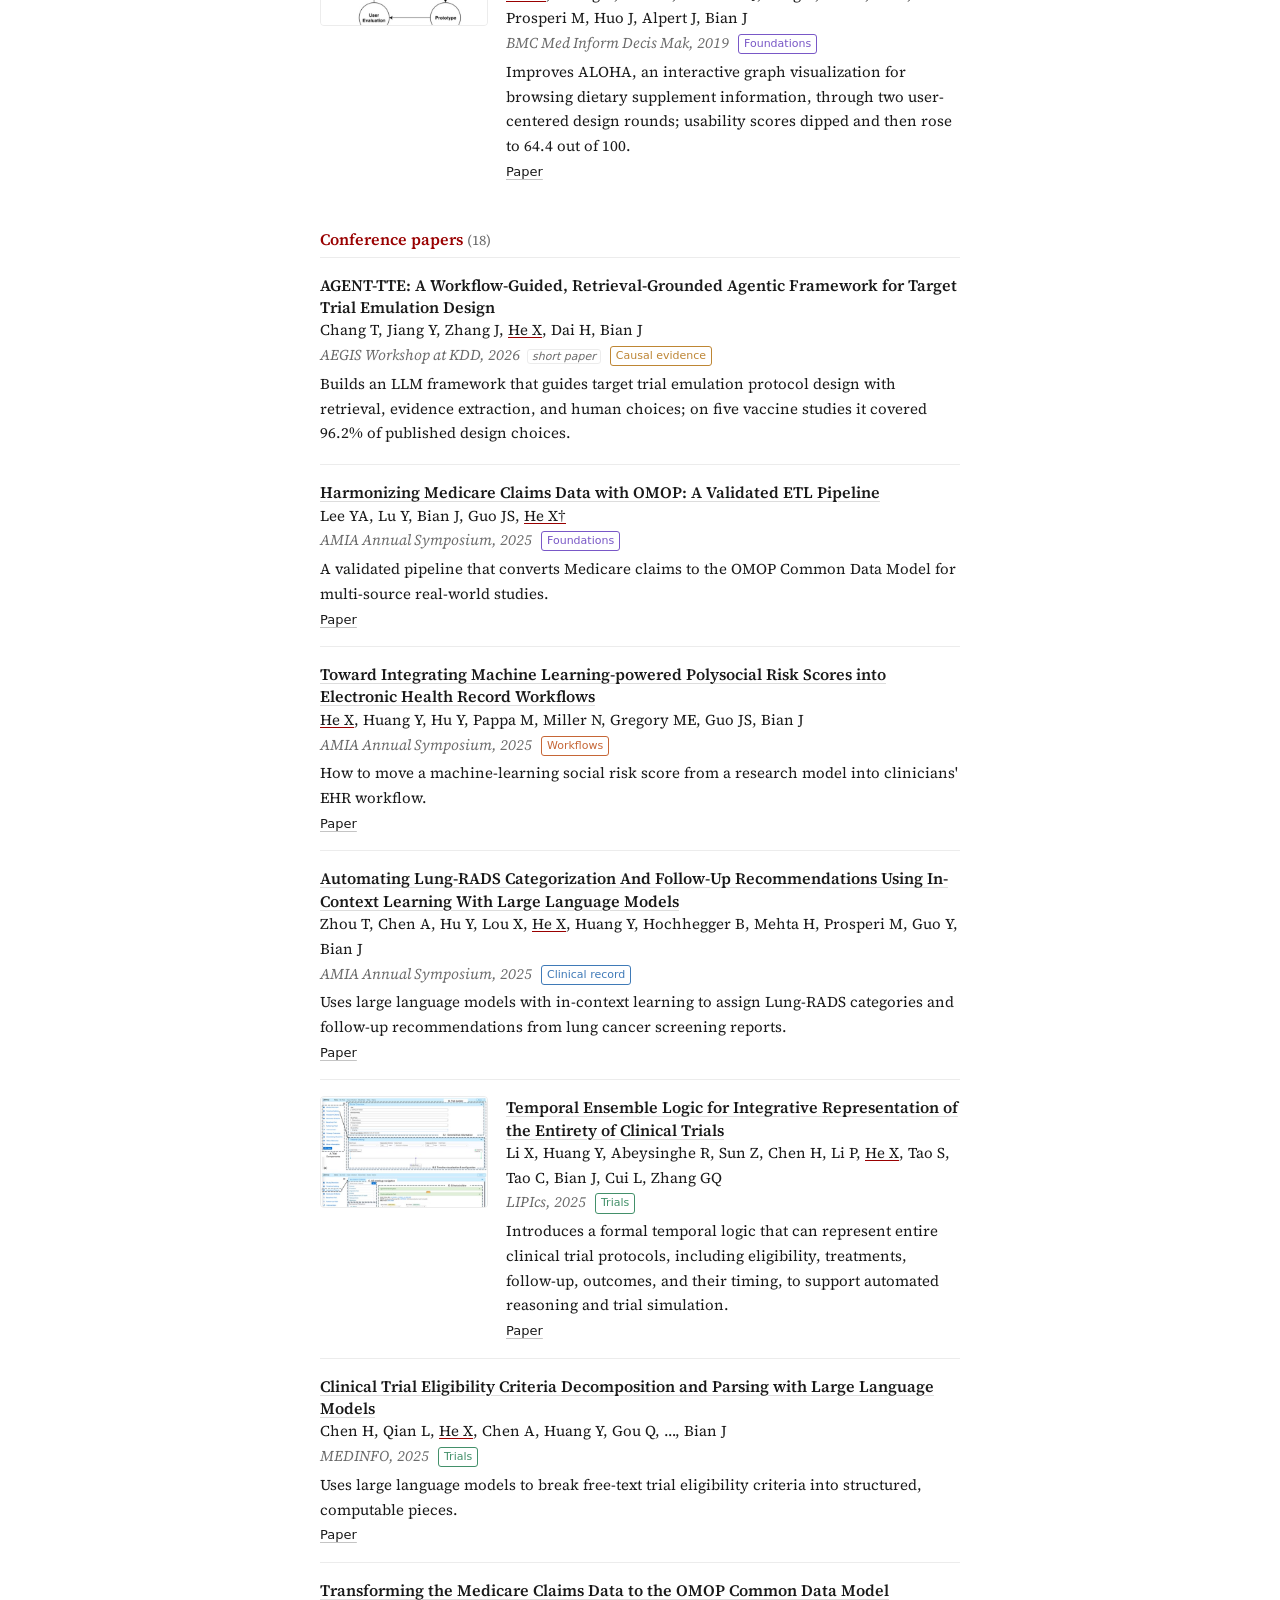
==== commit 87fcadf5: "Add IU crimson accent and color-coded research groups Co-Authored-By: Claude Opus 5.5 <noreply@anthr" ====
--- a/index.html
+++ b/index.html
@@ -45,7 +45,7 @@
 <p>I work where clinical data operations meet research. My work moves from <b>clinical NLP</b> to <b>large language models</b> to <b>agentic AI</b>,
 and asks at every step whether the answer can be trusted enough to use in research and care. It falls into five groups:</p>
 
-<h3>1. Reading the clinical record: NLP, LLMs, and agentic chart review</h3>
+<h3 class="g g-nlp"><span class="num">1.</span> Reading the clinical record: NLP, LLMs, and agentic chart review</h3>
 <p>Extracting reliable facts from clinical notes, radiology reports, and images, and building agents that review a patient's record like an expert abstractor and cite verifiable evidence for each answer.</p>
 <p class="refs">Papers: <a href="https://doi.org/10.2196/22982">Family history extraction</a> ·
 <a href="https://doi.org/10.1016/j.ijmedinf.2022.104973">Cognitive tests in notes</a> ·
@@ -54,19 +54,19 @@
 <a href="https://doi.org/10.1016/j.jbi.2025.104931">Image to report</a> ·
 <a href="https://doi.org/10.1038/s44401-025-00018-3">Medical coding</a> ·
 <a href="https://github.com/YeechingTiger/agentic-chart-review-with-semantica">Code</a></p>
-<p class="now">Projects: agentic cancer chart review and guideline concordance; an agentic EHR audit system with note de-identification;
+<p class="now g-nlp">Projects: agentic cancer chart review and guideline concordance; an agentic EHR audit system with note de-identification;
 provenance-based evaluation of medical LLM agents; LLM extraction of pain outcomes, radiology findings, and immunotherapy adverse events;
 agent-assisted measurement of patient–clinician communication.</p>
 
-<h3>2. Clinical trials: eligibility, matching, and design</h3>
+<h3 class="g g-trials"><span class="num">2.</span> Clinical trials: eligibility, matching, and design</h3>
 <p>Making eligibility criteria computable, matching patients to trials across a statewide network, and using real-world data to design more representative trials.</p>
 <p class="refs">Papers: <a href="https://doi.org/10.3233/shti250928">Criteria parsing with LLMs</a> ·
 <a href="https://doi.org/10.1200/cci-25-00071">LLMs for trial matching</a> ·
 <a href="https://doi.org/10.4230/lipics.time.2025.13">Temporal logic for trials</a> ·
 Eligibility criteria and participant age (AMIA 2022) · Ontology-driven eligibility (AMIA 2018)</p>
-<p class="now">Projects: an LLM trial-matching pipeline with IU Health; ontology-aware retrieval for cohort discovery; an Alzheimer's disease trial simulation system; the <a href="https://trialscreen-challenge.org">Patient-Trial Matching Challenge @ IEEE ICHI 2027</a>.</p>
-
-<h3>3. Causal evidence from real-world data</h3>
+<p class="now g-trials">Projects: an LLM trial-matching pipeline with IU Health; ontology-aware retrieval for cohort discovery; an Alzheimer's disease trial simulation system; the <a href="https://trialscreen-challenge.org">Patient-Trial Matching Challenge @ IEEE ICHI 2027</a>.</p>
+
+<h3 class="g g-rwe"><span class="num">3.</span> Causal evidence from real-world data</h3>
 <p>Target trial emulation, drug safety and effectiveness, and multi-site and federated analysis on EHR and claims data, including agents that help design emulations.</p>
 <p class="refs">Papers: <a href="https://doi.org/10.1038/s42256-020-0197-y">Causal inference in ML</a> ·
 <a href="https://doi.org/10.1093/jamiaopen/ooag102">Data quality for TTE</a> ·
@@ -74,10 +74,10 @@
 <a href="https://doi.org/10.1016/j.jbi.2025.104880">Temporal deconfounder</a> ·
 <a href="https://doi.org/10.1038/s41746-025-01781-1">Federated GLMs</a> ·
 AGENT-TTE (KDD AEGIS 2026)</p>
-<p class="now">Projects: safety and effectiveness of multiple sclerosis therapies; GLP-1 receptor agonists in cancer survivors and aging;
+<p class="now g-rwe">Projects: safety and effectiveness of multiple sclerosis therapies; GLP-1 receptor agonists in cancer survivors and aging;
 vaccine and drug-safety target trial emulations; agentic target trial emulation; federated multi-site studies.</p>
 
-<h3>4. Data and knowledge foundations</h3>
+<h3 class="g g-foundations"><span class="num">4.</span> Data and knowledge foundations</h3>
 <p>Validated computable phenotypes, OMOP harmonization, ontologies, and knowledge graphs that make models and agents reproducible across sites.</p>
 <p class="refs">Papers: <a href="https://doi.org/10.1002/dad2.12613">Alzheimer's disease phenotype</a> ·
 <a href="https://doi.org/10.1093/neuonc/noad249">Glioblastoma phenotype</a> ·
@@ -85,17 +85,17 @@
 <a href="https://pmc.ncbi.nlm.nih.gov/articles/PMC12919608/">Medicare claims to OMOP</a> ·
 <a href="https://doi.org/10.1016/j.ijmedinf.2022.104834">Semantic integration review</a> ·
 <a href="https://doi.org/10.1186/s12911-019-0857-1">Knowledge graph visualization</a></p>
-<p class="now">Projects: a computable phenotype library and agents that author concept sets; LLM-enhanced phenotypes; laboratory data quality;
+<p class="now g-foundations">Projects: a computable phenotype library and agents that author concept sets; LLM-enhanced phenotypes; laboratory data quality;
 agentic ontology and knowledge-graph engineering; semantic standards and tools for exposome data.</p>
 
-<h3>5. AI in clinical workflows and population health</h3>
+<h3 class="g g-workflow"><span class="num">5.</span> AI in clinical workflows and population health</h3>
 <p>Bringing predictive models into care: risk scores and decision support in the EHR, social determinants of health, and digital health tools.</p>
 <p class="refs">Papers: <a href="https://pmc.ncbi.nlm.nih.gov/articles/PMC12919456/">Risk scores in EHR workflows</a> ·
 <a href="https://doi.org/10.1093/jamiaopen/ooag161">Fair polysocial risk score</a> ·
 <a href="https://doi.org/10.1055/a-2917-6503">Social-risk decision support</a> ·
 <a href="https://doi.org/10.1200/cci-24-00291">Lung cancer screening</a> ·
 <a href="https://doi.org/10.2196/64212">Asthma mHealth app</a></p>
-<p class="now">Projects: social risk management for patients with dementia; lung cancer screening in breast cancer survivors; a social determinants of health atlas; a guideline-adherence agent for asthma care.</p>
+<p class="now g-workflow">Projects: social risk management for patients with dementia; lung cancer screening in breast cancer survivors; a social determinants of health atlas; a guideline-adherence agent for asthma care.</p>
 
 <h2 id="join">Join us</h2>
 <p>The problems here have real users waiting on the answer. You will work next to the people who run the data services and the clinicians
@@ -142,11 +142,11 @@
 <p class="note">* co-first author, † senior author · also on <a href="https://scholar.google.com/citations?user=LN0Utm0AAAAJ&amp;hl=en">Google Scholar</a> and <a href="https://orcid.org/0000-0003-0290-8058">ORCID</a></p>
 <p class="filters" id="pubfilters">Filter:
 <button data-f="" aria-pressed="true">All</button>
-<button data-f="nlp">1 Clinical record</button>
-<button data-f="trials">2 Trials</button>
-<button data-f="rwe">3 Causal evidence</button>
-<button data-f="foundations">4 Foundations</button>
-<button data-f="workflow">5 Workflows</button></p>
+<button data-f="nlp" class="g-nlp">1 Clinical record</button>
+<button data-f="trials" class="g-trials">2 Trials</button>
+<button data-f="rwe" class="g-rwe">3 Causal evidence</button>
+<button data-f="foundations" class="g-foundations">4 Foundations</button>
+<button data-f="workflow" class="g-workflow">5 Workflows</button></p>
 <div class="pub-list" id="publist">
 <h3 class="pub-group">Journal articles <span class="count">(42)</span></h3>
 <article class="pub has-media" data-line="rwe">
@@ -154,7 +154,7 @@
 <div class="pub-body">
 <div class="t"><a href="https://doi.org/10.1038/s42255-026-01538-4">Hyperglycosylation is a metabolic driver of Alzheimer’s disease</a></div>
 <div class="a">Hawkinson TR, Liu Z, Ribas RA, Medina T, Nielsen RS, Clarke HA, …, <span class="me">He X</span>, …, Sun RC</div>
-<div class="v">Nat Metab, 2026</div>
+<div class="v">Nat Metab, 2026 <span class="gl g-rwe">Causal evidence</span></div>
 <p class="s">Shows in mouse models, human brain tissue, and health records that excess sugar-tagging of brain molecules (hyperglycosylation) drives Alzheimer&#x27;s disease, and that glucosamine supplements are linked to faster decline.</p>
 <div class="l"><a href="https://doi.org/10.1038/s42255-026-01538-4">Paper</a></div>
 </div></article>
@@ -163,7 +163,7 @@
 <div class="pub-body">
 <div class="t"><a href="https://doi.org/10.1007/s41666-026-00230-2">Identifying Alzheimer’s Disease Progression Subphenotypes Via a Graph-based Framework Using Electronic Health Records</a></div>
 <div class="a">Huang Y, Xu J, Fan Z, Hu Y, <span class="me">He X</span>, Chen A, …, Bian J</div>
-<div class="v">J Healthc Inform Res, 2026</div>
+<div class="v">J Healthc Inform Res, 2026 <span class="gl g-foundations">Foundations</span></div>
 <p class="s">Uses a graph neural network and time-series clustering on health records of 2,525 patients to find four distinct paths from mild cognitive impairment to Alzheimer&#x27;s disease.</p>
 <div class="l"><a href="https://doi.org/10.1007/s41666-026-00230-2">Paper</a></div>
 </div></article>
@@ -172,7 +172,7 @@
 <div class="pub-body">
 <div class="t"><a href="https://doi.org/10.1093/exposome/osag009">The spatial and contextual exposome and subtypes of hypertensive disorders of pregnancy: a double machine learning-based analysis</a></div>
 <div class="a">Hu H, Leiser CL, <span class="me">He X</span>, Hart JE, Laden F, Tao C, Bian J</div>
-<div class="v">Exposome, 2026</div>
+<div class="v">Exposome, 2026 <span class="gl g-workflow">Workflows</span></div>
 <p class="s">Links 245 neighborhood and environmental measures to 686,412 Florida pregnancies with causal machine learning, finding exposures such as air toxicants, weather, and crime tied to gestational hypertension but not preeclampsia.</p>
 <div class="l"><a href="https://doi.org/10.1093/exposome/osag009">Paper</a></div>
 </div></article>
@@ -180,7 +180,7 @@
 <div class="pub-body">
 <div class="t"><a href="https://doi.org/10.1002/oby.70280">Real-World Effectiveness and Safety of GLP-1 Receptor Agonists Among Patients With Weight Recurrence After Bariatric Surgery</a></div>
 <div class="a">Yuce T, Radwan RM, Lee YA, Holler E, Dai H, <span class="me">He X</span>, Huang Y, Guo Y, Bian J, Guo J</div>
-<div class="v">Obesity (Silver Spring), 2026</div>
+<div class="v">Obesity (Silver Spring), 2026 <span class="gl g-rwe">Causal evidence</span></div>
 <p class="s">Finds in Florida records that patients who regained weight after bariatric surgery and started GLP-1 drugs lost more of the regained weight at 12 months (14.8% vs 8.1%) without more adverse events.</p>
 <div class="l"><a href="https://doi.org/10.1002/oby.70280">Paper</a></div>
 </div></article>
@@ -188,7 +188,7 @@
 <div class="pub-body">
 <div class="t"><a href="https://doi.org/10.1093/jamiaopen/ooag161">Adaptation of a fair individualized polysocial risk score for hospitalization risk prediction</a></div>
 <div class="a">Gou Q, Hu Y, <span class="me">He X</span>, Gregory ME, LeLaurin JH, Salloum RG, Bian J, Guo J, Huang Y</div>
-<div class="v">JAMIA Open, 2026</div>
+<div class="v">JAMIA Open, 2026 <span class="gl g-workflow">Workflows</span></div>
 <p class="s">Adapts a machine learning risk score built from social factors like food insecurity and finances, first made for diabetes, to predict one-year hospitalization in 17,857 general adult patients, with moderate accuracy.</p>
 <div class="l"><a href="https://doi.org/10.1093/jamiaopen/ooag161">Paper</a></div>
 </div></article>
@@ -197,7 +197,7 @@
 <div class="pub-body">
 <div class="t"><a href="https://doi.org/10.1093/jamiaopen/ooag102">Assessing the quality of electronic health record data and the claims linked data for target trial emulation studies</a></div>
 <div class="a">Lee YA, Lu Y, Morris EJ, <span class="me">He X</span>, Winterstein AG, Henriksen C, Bian J, Guo J</div>
-<div class="v">JAMIA Open, 2026</div>
+<div class="v">JAMIA Open, 2026 <span class="gl g-rwe">Causal evidence</span></div>
 <p class="s">A framework for checking whether EHR and linked claims data are fit to support a target trial emulation.</p>
 <div class="l"><a href="https://doi.org/10.1093/jamiaopen/ooag102">Paper</a></div>
 </div></article>
@@ -206,7 +206,7 @@
 <div class="pub-body">
 <div class="t"><a href="https://doi.org/10.1055/a-2917-6503">Co-designing an Outpatient Clinical Decision Support Prototype for Managing Social Risks in Patients Living with Dementia</a></div>
 <div class="a">Alfaqih MA, Haessner P, LeLaurin JH, Guo J, Hammer NC, Ike-Okpe O, Pappa MJ, <span class="me">He X</span>, Salloum RG, Bian J, Gregory ME</div>
-<div class="v">Appl Clin Inform, 2026</div>
+<div class="v">Appl Clin Inform, 2026 <span class="gl g-workflow">Workflows</span></div>
 <p class="s">Interviews nine dementia care providers and staff to co-design a decision support tool that flags patients at high social risk for hospitalization; they found it helpful and suggested auto-filled inputs.</p>
 <div class="l"><a href="https://doi.org/10.1055/a-2917-6503">Paper</a></div>
 </div></article>
@@ -214,7 +214,7 @@
 <div class="pub-body">
 <div class="t"><a href="https://doi.org/10.1093/jamiaopen/ooag060">Feasibility of identifying factors related to Alzheimer’s disease and related dementia in real-world data</a></div>
 <div class="a">Huang Y, Li Q, Chen A, Li Y, Chuang YN, Hu X, …, <span class="me">He X</span>, …, Bian J</div>
-<div class="v">JAMIA Open, 2026</div>
+<div class="v">JAMIA Open, 2026 <span class="gl g-rwe">Causal evidence</span></div>
 <p class="s">Reviews the literature to catalog 401 risk and protective factors for Alzheimer&#x27;s and related dementias, builds an interactive knowledge graph of them, and checks which can be found in health records.</p>
 <div class="l"><a href="https://doi.org/10.1093/jamiaopen/ooag060">Paper</a></div>
 </div></article>
@@ -223,7 +223,7 @@
 <div class="pub-body">
 <div class="t"><a href="https://doi.org/10.1093/noajnl/vdag098">Real-world mortality and the effect of comorbidities on survival in glioblastoma: A database study using computed phenotypes for rapid, reliable patient identification</a></div>
 <div class="a">Wei R, Still MEH, Moor RSF, Qin X, Lyu T, Yan S, …, <span class="me">He X</span>, …, Ghiaseddin AP</div>
-<div class="v">Neurooncol Adv, 2026</div>
+<div class="v">Neurooncol Adv, 2026 <span class="gl g-rwe">Causal evidence</span></div>
 <p class="s">Uses a computable phenotype to find about 2,000 glioblastoma patients in Florida health data and shows which comorbidities, such as diabetes and liver disease, predict shorter survival.</p>
 <div class="l"><a href="https://doi.org/10.1093/noajnl/vdag098">Paper</a></div>
 </div></article>
@@ -231,7 +231,7 @@
 <div class="pub-body">
 <div class="t"><a href="https://doi.org/10.1093/alcalc/agaf086">Develop and validate a computable phenotype for identifying alcohol-use disorder patients using structure and unstructured EHR data</a></div>
 <div class="a">Dai H, Tapper EB, Zhao L, Scheiffele GD, Li X, Ramon R, <span class="me">He X</span>, Lee YA, Guo J, Bian J</div>
-<div class="v">Alcohol Alcohol, 2026</div>
+<div class="v">Alcohol Alcohol, 2026 <span class="gl g-foundations">Foundations</span></div>
 <p class="s">Develops and validates rules combining billing codes, medications, and clinical-note keywords to identify alcohol use disorder in health records, reaching an F1 of 0.87 and outperforming code-only approaches.</p>
 <div class="l"><a href="https://doi.org/10.1093/alcalc/agaf086">Paper</a></div>
 </div></article>
@@ -240,7 +240,7 @@
 <div class="pub-body">
 <div class="t"><a href="https://doi.org/10.1172/jci178722">Estimation of prevalence of autoimmune diseases in the United States using electronic health record data</a></div>
 <div class="a">Abend AH, He I, Bahroos N, Christianakis S, Crew AB, Wise LM, …, <span class="me">He X</span>, …, Fairweather D</div>
-<div class="v">J Clin Invest, 2025</div>
+<div class="v">J Clin Invest, 2025 <span class="gl g-rwe">Causal evidence</span></div>
 <p class="s">Estimates from health records of six large US medical systems that over 15 million Americans, 4.6% of the population, have been diagnosed with at least one autoimmune disease.</p>
 <div class="l"><a href="https://doi.org/10.1172/jci178722">Paper</a></div>
 </div></article>
@@ -249,7 +249,7 @@
 <div class="pub-body">
 <div class="t"><a href="https://doi.org/10.1038/s44401-025-00018-3">Enhancing medical coding efficiency through domain-specific fine-tuned large language models</a></div>
 <div class="a">Hou Z, Liu H, Bian J, <span class="me">He X</span>, Zhuang Y</div>
-<div class="v">Npj Health Syst, 2025</div>
+<div class="v">Npj Health Syst, 2025 <span class="gl g-nlp">Clinical record</span></div>
 <p class="s">Fine-tunes large language models on domain data to make medical coding from clinical text faster.</p>
 <div class="l"><a href="https://doi.org/10.1038/s44401-025-00018-3">Paper</a></div>
 </div></article>
@@ -257,7 +257,7 @@
 <div class="pub-body">
 <div class="t"><a href="https://doi.org/10.1038/s42255-025-01243-8">Glycogen drives tumour initiation and progression in lung adenocarcinoma</a></div>
 <div class="a">Clarke HA, Hawkinson TR, Shedlock CJ, Medina T, Ribas RA, Wu L, …, <span class="me">He X</span>, …, Sun RC</div>
-<div class="v">Nat Metab, 2025</div>
+<div class="v">Nat Metab, 2025 <span class="gl g-rwe">Causal evidence</span></div>
 <p class="s">Shows with spatial analysis of human lung tumors and experimental models that glycogen buildup drives lung adenocarcinoma progression, and that genetically blocking glycogen production suppresses tumor growth.</p>
 <div class="l"><a href="https://doi.org/10.1038/s42255-025-01243-8">Paper</a></div>
 </div></article>
@@ -266,7 +266,7 @@
 <div class="pub-body">
 <div class="t"><a href="https://doi.org/10.1200/cci-25-00071">Enhancing Patient-Trial Matching With Large Language Models: A Scoping Review of Emerging Applications and Approaches</a></div>
 <div class="a">Chen H, Li X, <span class="me">He X</span>, Chen A, McGill J, Webber EC, Xu H, Liu M, Bian J</div>
-<div class="v">JCO Clin Cancer Inform, 2025</div>
+<div class="v">JCO Clin Cancer Inform, 2025 <span class="gl g-trials">Trials</span></div>
 <p class="s">Reviews 24 studies that use large language models to match patients with clinical trials, mapping their designs and noting accuracy gains alongside problems with variability, interpretability, and synthetic data.</p>
 <div class="l"><a href="https://doi.org/10.1200/cci-25-00071">Paper</a></div>
 </div></article>
@@ -275,7 +275,7 @@
 <div class="pub-body">
 <div class="t"><a href="https://doi.org/10.2196/64212">Mobile Health App for Adolescent Asthma Self-Management: Development and Usability Study of the Pulmonary Education and Knowledge Mobile Asthma Action Plan</a></div>
 <div class="a"><span class="me">He X</span>, Bian J, Berlinski A, Guo Y, Simmons AL, Marshall SA, Greene CJ, Brown RH, Turner J, Perry TT</div>
-<div class="v">JMIR Form Res, 2025</div>
+<div class="v">JMIR Form Res, 2025 <span class="gl g-workflow">Workflows</span></div>
 <p class="s">Designs a personalized asthma self-management app for adolescents and tests its usability with 13 teens, who gave it a mean System Usability Scale score of 83 out of 100.</p>
 <div class="l"><a href="https://doi.org/10.2196/64212">Paper</a></div>
 </div></article>
@@ -283,7 +283,7 @@
 <div class="pub-body">
 <div class="t"><a href="https://doi.org/10.1016/j.jbi.2025.104851">GatorCLR: Personalized predictions of patient outcomes on electronic health records using self-supervised contrastive graph representation</a></div>
 <div class="a">Liu Y, Zhang Z, Mi J, Pan S, Chen T, Guo Y, <span class="me">He X</span>, Bian J</div>
-<div class="v">J Biomed Inform, 2025</div>
+<div class="v">J Biomed Inform, 2025 <span class="gl g-workflow">Workflows</span></div>
 <p class="s">A self-supervised learning model that represents patients and their similarities as graphs built from longitudinal health records to predict patient outcomes across multiple clinical tasks.</p>
 <div class="l"><a href="https://doi.org/10.1016/j.jbi.2025.104851">Paper</a></div>
 </div></article>
@@ -291,7 +291,7 @@
 <div class="pub-body">
 <div class="t"><a href="https://doi.org/10.1016/j.jbi.2025.104931">From image to report: automating lung cancer screening interpretation and reporting with vision-language models</a></div>
 <div class="a">Chang TY, Gou Q, Zhao L, Zhou T, Chen H, Yang D, …, <span class="me">He X</span>, …, Chen A</div>
-<div class="v">J Biomed Inform, 2025</div>
+<div class="v">J Biomed Inform, 2025 <span class="gl g-nlp">Clinical record</span></div>
 <p class="s">Builds a multimodal AI system that finds lung nodules in low-dose CT scans, describes them, and drafts guideline-based screening reports, plus clinical accuracy metrics for judging such reports.</p>
 <div class="l"><a href="https://doi.org/10.1016/j.jbi.2025.104931">Paper</a></div>
 </div></article>
@@ -299,7 +299,7 @@
 <div class="pub-body">
 <div class="t"><a href="https://doi.org/10.1200/cci-24-00291">Optimizing Strategy for Lung Cancer Screening: From Risk Prediction to Clinical Decision Support</a></div>
 <div class="a">Dai H, Huang Y, <span class="me">He X</span>, Zhou T, Liu Y, Zhang X, Guo Y, Guo J, Bian J</div>
-<div class="v">JCO Clin Cancer Inform, 2025</div>
+<div class="v">JCO Clin Cancer Inform, 2025 <span class="gl g-workflow">Workflows</span></div>
 <p class="s">Combines machine learning and causal inference on real-world health data to predict lung cancer risk and estimate screening benefit, averaging 9.5% risk reduction in men and 12% in women.</p>
 <div class="l"><a href="https://doi.org/10.1200/cci-24-00291">Paper</a></div>
 </div></article>
@@ -308,7 +308,7 @@
 <div class="pub-body">
 <div class="t"><a href="https://doi.org/10.1038/s41746-025-01781-1">COLA-GLM: collaborative one-shot and lossless algorithms of generalized linear models for decentralized observational healthcare data</a></div>
 <div class="a">Wu Q, Reps JM, Li L, Zhang B, Lu Y, Tong J, …, <span class="me">He X</span>, …, Chen Y</div>
-<div class="v">NPJ Digit Med, 2025</div>
+<div class="v">NPJ Digit Med, 2025 <span class="gl g-rwe">Causal evidence</span></div>
 <p class="s">A federated method for fitting regression models across hospitals that exactly matches pooled-data results with one round of summary-data exchange, with an encrypted version, tested on influenza and COVID-19 data.</p>
 <div class="l"><a href="https://doi.org/10.1038/s41746-025-01781-1">Paper</a></div>
 </div></article>
@@ -316,7 +316,7 @@
 <div class="pub-body">
 <div class="t"><a href="https://doi.org/10.1093/jamia/ocaf138">A communication-efficient federated learning algorithm to assess racial disparities in post-transplantation survival time</a></div>
 <div class="a">Wang Y, Zhang D, Tong J, <span class="me">He X</span>, Li L, Sun L, Shukla AM, Bian J, Asch DA, Chen Y</div>
-<div class="v">J Am Med Inform Assoc, 2025</div>
+<div class="v">J Am Med Inform Assoc, 2025 <span class="gl g-rwe">Causal evidence</span></div>
 <p class="s">Develops a federated algorithm to test whether where kidney transplant patients receive care explains Black-White survival gaps; in 39,043 patients across 73 centers, it found no such evidence.</p>
 <div class="l"><a href="https://doi.org/10.1093/jamia/ocaf138">Paper</a></div>
 </div></article>
@@ -325,7 +325,7 @@
 <div class="pub-body">
 <div class="t"><a href="https://doi.org/10.1038/s41746-025-01846-1">Unlocking efficiency in real-world collaborative studies: a multi-site international study with one-shot lossless GLMM algorithm</a></div>
 <div class="a">Tong J, Reps JM, Luo C, Lu Y, Li L, Ramirez-Anguita JM, …, <span class="me">He X</span>, …, Chen Y</div>
-<div class="v">NPJ Digit Med, 2025</div>
+<div class="v">NPJ Digit Med, 2025 <span class="gl g-rwe">Causal evidence</span></div>
 <p class="s">Extends one-shot, lossless federated analysis to mixed-effects models, matching pooled-data estimates from summary statistics alone, and applies it to COVID-19 mortality risk factors across eight international databases.</p>
 <div class="l"><a href="https://doi.org/10.1038/s41746-025-01846-1">Paper</a></div>
 </div></article>
@@ -333,7 +333,7 @@
 <div class="pub-body">
 <div class="t"><a href="https://doi.org/10.1016/j.jbi.2025.104880">Variational temporal deconfounder network for individualized treatment effect estimation with longitudinal observational data</a></div>
 <div class="a">Dai H, Huang Y, Liu Y, <span class="me">He X</span>, Guo J, Prosperi M, Bian J</div>
-<div class="v">J Biomed Inform, 2025</div>
+<div class="v">J Biomed Inform, 2025 <span class="gl g-rwe">Causal evidence</span></div>
 <p class="s">A deep generative model that estimates individualized treatment effects from longitudinal health records while accounting for hidden, time-varying confounders, tested on synthetic, intensive care, and Alzheimer&#x27;s cohort data.</p>
 <div class="l"><a href="https://doi.org/10.1016/j.jbi.2025.104880">Paper</a></div>
 </div></article>
@@ -342,7 +342,7 @@
 <div class="pub-body">
 <div class="t"><a href="https://doi.org/10.1038/s44401-025-00020-9">Care coordination and patient safety outcome: a graph-based approach</a></div>
 <div class="a">Chen H, Huang Y, Yin C, <span class="me">He X</span>, Ison RL, Bell LL, Opoku RA, Jiang Z, Guo SJ, Liu M, Tighe PJ, Bian J</div>
-<div class="v">Npj Health Syst, 2025</div>
+<div class="v">Npj Health Syst, 2025 <span class="gl g-workflow">Workflows</span></div>
 <p class="s">A graph-based model of patients, provider teams, and patient transfers that predicts prolonged hospital stay and mortality after surgery in 102,768 patients with AUC above 0.90.</p>
 <div class="l"><a href="https://doi.org/10.1038/s44401-025-00020-9">Paper</a></div>
 </div></article>
@@ -351,7 +351,7 @@
 <div class="pub-body">
 <div class="t"><a href="https://doi.org/10.2196/69903">Comparing a Guideline-Based Mobile Health Intervention Versus Usual Care for High-Risk Adolescents With Asthma: Protocol of a Randomized Controlled Trial</a></div>
 <div class="a">Perry TT, Turner JH, Berlinski A, Simmons LA, Brown RH, Neal K, Marshall SA, <span class="me">He X</span>, Chung S, Brown A, Spencer Rd HJ, Bian J</div>
-<div class="v">JMIR Res Protoc, 2025</div>
+<div class="v">JMIR Res Protoc, 2025 <span class="gl g-workflow">Workflows</span></div>
 <p class="s">Describes the protocol of a three-arm randomized trial in 432 adolescents with uncontrolled asthma comparing a personalized app, with or without sharing data with their doctors, against enhanced usual care.</p>
 <div class="l"><a href="https://doi.org/10.2196/69903">Paper</a></div>
 </div></article>
@@ -360,7 +360,7 @@
 <div class="pub-body">
 <div class="t"><a href="https://doi.org/10.1186/s42234-024-00156-3">Design and development of a machine-learning-driven opioid overdose risk prediction tool integrated in electronic health records in primary care settings</a></div>
 <div class="a">Nguyen K, Wilson DL, Diiulio J, Hall B, Militello L, Gellad WF, …, <span class="me">He X</span>, …, Lo-Ciganic W</div>
-<div class="v">Bioelectron Med, 2024</div>
+<div class="v">Bioelectron Med, 2024 <span class="gl g-workflow">Workflows</span></div>
 <p class="s">Designs a machine learning opioid overdose risk alert built into the health record for primary care, refining it through feedback and usability sessions with 13 physicians.</p>
 <div class="l"><a href="https://doi.org/10.1186/s42234-024-00156-3">Paper</a></div>
 </div></article>
@@ -368,7 +368,7 @@
 <div class="pub-body">
 <div class="t"><a href="https://doi.org/10.1007/s41666-024-00166-5">Extracting Pulmonary Nodules and Nodule Characteristics from Radiology Reports of Lung Cancer Screening Patients Using Transformer Models</a></div>
 <div class="a">Yang S, Yang X, Lyu T, Huang JL, Chen A, <span class="me">He X</span>, Braithwaite D, Mehta HJ, Wu Y, Guo Y, Bian J</div>
-<div class="v">J Healthc Inform Res, 2024</div>
+<div class="v">J Healthc Inform Res, 2024 <span class="gl g-nlp">Clinical record</span></div>
 <p class="s">Compares eight transformer language models for extracting lung nodules and their characteristics from radiology reports of lung cancer screening patients, with the full system reaching an overall F1 of 0.89.</p>
 <div class="l"><a href="https://doi.org/10.1007/s41666-024-00166-5">Paper</a></div>
 </div></article>
@@ -377,7 +377,7 @@
 <div class="pub-body">
 <div class="t"><a href="https://doi.org/10.1002/dad2.12613">Develop and validate a computable phenotype for the identification of Alzheimer’s disease patients using electronic health record data</a></div>
 <div class="a"><span class="me">He X*</span>, Wei R, Huang Y, Chen Z, Lyu T, Bost S, …, Bian J</div>
-<div class="v">Alzheimers Dement (Amst), 2024</div>
+<div class="v">Alzheimers Dement (Amst), 2024 <span class="gl g-foundations">Foundations</span></div>
 <p class="s">Develops a computable phenotype that identifies Alzheimer&#x27;s disease patients in EHR data and validates it against chart review.</p>
 <div class="l"><a href="https://doi.org/10.1002/dad2.12613">Paper</a></div>
 </div></article>
@@ -385,7 +385,7 @@
 <div class="pub-body">
 <div class="t"><a href="https://doi.org/10.1093/neuonc/noad249">Developing a computable phenotype for glioblastoma</a></div>
 <div class="a">Yan S, Melnick K, <span class="me">He X</span>, Lyu T, Moor RSF, Still MEH, Mitchell DA, Shenkman EA, Wang H, Guo Y, Bian J, Ghiaseddin AP</div>
-<div class="v">Neuro Oncol, 2024</div>
+<div class="v">Neuro Oncol, 2024 <span class="gl g-foundations">Foundations</span></div>
 <p class="s">Develops a rule combining diagnosis codes and clinical-note keywords to identify glioblastoma patients in health records, refined through six rounds of chart review and reaching an F1 of 0.82.</p>
 <div class="l"><a href="https://doi.org/10.1093/neuonc/noad249">Paper</a></div>
 </div></article>
@@ -393,7 +393,7 @@
 <div class="pub-body">
 <div class="t"><a href="https://doi.org/10.1002/alz.12967">Early prediction of Alzheimer’s disease and related dementias using real-world electronic health records</a></div>
 <div class="a">Li Q, Yang X, Xu J, Guo Y, <span class="me">He X</span>, Hu H, …, Bian J</div>
-<div class="v">Alzheimers Dement, 2023</div>
+<div class="v">Alzheimers Dement, 2023 <span class="gl g-rwe">Causal evidence</span></div>
 <p class="s">Trains machine learning models on Florida health records of over one million patients to predict Alzheimer&#x27;s and related dementias up to five years before diagnosis, with AUCs from 0.85 to 0.94.</p>
 <div class="l"><a href="https://doi.org/10.1002/alz.12967">Paper</a></div>
 </div></article>
@@ -401,7 +401,7 @@
 <div class="pub-body">
 <div class="t"><a href="https://doi.org/10.1080/10643389.2022.2093595">Methodological Challenges in Spatial and Contextual Exposome-Health Studies</a></div>
 <div class="a">Hu H, Liu X, Zheng Y, <span class="me">He X</span>, Hart J, James P, Laden F, Chen Y, Bian J</div>
-<div class="v">Crit Rev Environ Sci Technol, 2023</div>
+<div class="v">Crit Rev Environ Sci Technol, 2023 <span class="gl g-workflow">Workflows</span></div>
 <p class="s">Reviews data resources, linkage methods, and statistical and machine learning tools for studying how place-based environmental and social exposures affect health, and identifies key methodological gaps.</p>
 <div class="l"><a href="https://doi.org/10.1080/10643389.2022.2093595">Paper</a></div>
 </div></article>
@@ -409,7 +409,7 @@
 <div class="pub-body">
 <div class="t"><a href="https://doi.org/10.1016/j.ijmedinf.2022.104973">Assess the documentation of cognitive tests and biomarkers in electronic health records via natural language processing for Alzheimer’s disease and related dementias</a></div>
 <div class="a">Chen Z, Zhang H, Yang X, Wu S, <span class="me">He X</span>, Xu J, …, Bian J</div>
-<div class="v">Int J Med Inform, 2023</div>
+<div class="v">Int J Med Inform, 2023 <span class="gl g-nlp">Clinical record</span></div>
 <p class="s">Builds a natural language processing pipeline that extracts cognitive test scores and biomarkers from clinical notes of 48,912 dementia patients with an F1 of 0.91, and maps scores to severity.</p>
 <div class="l"><a href="https://doi.org/10.1016/j.ijmedinf.2022.104973">Paper</a></div>
 </div></article>
@@ -417,7 +417,7 @@
 <div class="pub-body">
 <div class="t"><a href="https://doi.org/10.3390/informatics10030055">Classification of Benign and Malignant Renal Tumors Based on CT Scans and Clinical Data Using Machine Learning Methods</a></div>
 <div class="a">Xu J, <span class="me">He X</span>, Shao W, Bian J, Terry R</div>
-<div class="v">Informatics, 2023</div>
+<div class="v">Informatics, 2023 <span class="gl g-workflow">Workflows</span></div>
 <div class="l"><a href="https://doi.org/10.3390/informatics10030055">Paper</a></div>
 </div></article>
 <article class="pub has-media" data-line="rwe">
@@ -425,7 +425,7 @@
 <div class="pub-body">
 <div class="t"><a href="https://doi.org/10.2147/clep.s323292">Unraveling COVID-19: A Large-Scale Characterization of 4.5 Million COVID-19 Cases Using CHARYBDIS</a></div>
 <div class="a">Kostka K, Duarte-Salles T, Prats-Uribe A, Sena AG, Pistillo A, Khalid S, …, <span class="me">He X</span>, …, Prieto-Alhambra D</div>
-<div class="v">Clin Epidemiol, 2022</div>
+<div class="v">Clin Epidemiol, 2022 <span class="gl g-rwe">Causal evidence</span></div>
 <p class="s">Characterizes 4.5 million COVID-19 patients across health databases in the US, Europe, and Asia, describing more than 22,000 features including comorbidities, symptoms, treatments, and outcomes.</p>
 <div class="l"><a href="https://doi.org/10.2147/clep.s323292">Paper</a></div>
 </div></article>
@@ -433,7 +433,7 @@
 <div class="pub-body">
 <div class="t"><a href="https://doi.org/10.1016/j.ijmedinf.2022.104804">Biases in using social media data for public health surveillance: A scoping review</a></div>
 <div class="a">Zhao Y, <span class="me">He X</span>, Feng Z, Bost S, Prosperi M, Wu Y, Guo Y, Bian J</div>
-<div class="v">Int J Med Inform, 2022</div>
+<div class="v">Int J Med Inform, 2022 <span class="gl g-workflow">Workflows</span></div>
 <p class="s">Reviews 20 studies that assessed or reduced biases, such as demographic, keyword, and platform bias, when using social media data for public health surveillance, finding such checks rare.</p>
 <div class="l"><a href="https://doi.org/10.1016/j.ijmedinf.2022.104804">Paper</a></div>
 </div></article>
@@ -441,7 +441,7 @@
 <div class="pub-body">
 <div class="t"><a href="https://doi.org/10.1016/j.ijmedinf.2022.104834">A scoping review of semantic integration of health data and information</a></div>
 <div class="a">Zhang H, Lyu T, Yin P, Bost S, <span class="me">He X</span>, Guo Y, Prosperi M, Hogan WR, Bian J</div>
-<div class="v">Int J Med Inform, 2022</div>
+<div class="v">Int J Med Inform, 2022 <span class="gl g-foundations">Foundations</span></div>
 <p class="s">Reviews 87 studies from 2009 to 2021 on semantic integration of health data across sources, summarizing methods and noting reliance on single-level data and sparse process documentation.</p>
 <div class="l"><a href="https://doi.org/10.1016/j.ijmedinf.2022.104834">Paper</a></div>
 </div></article>
@@ -450,7 +450,7 @@
 <div class="pub-body">
 <div class="t"><a href="https://doi.org/10.1093/jamiaopen/ooab026">When text simplification is not enough: could a graph-based visualization facilitate consumers’ comprehension of dietary supplement information?</a></div>
 <div class="a"><span class="me">He X*</span>, Zhang R, Alpert J, Zhou S, Adam TJ, Raisa A, Peng Y, Zhang H, Guo Y, Bian J</div>
-<div class="v">JAMIA Open, 2021</div>
+<div class="v">JAMIA Open, 2021 <span class="gl g-foundations">Foundations</span></div>
 <p class="s">Tests four ways of presenting dietary supplement information with 690 crowdsourced readers, finding manual text simplification best for comprehension and a graph-based visualization second.</p>
 <div class="l"><a href="https://doi.org/10.1093/jamiaopen/ooab026">Paper</a></div>
 </div></article>
@@ -458,7 +458,7 @@
 <div class="pub-body">
 <div class="t"><a href="https://doi.org/10.1038/s42256-020-0197-y">Causal inference and counterfactual prediction in machine learning for actionable healthcare</a></div>
 <div class="a">Prosperi M, Guo Y, Sperrin M, Koopman JS, Min JS, <span class="me">He X</span>, Rich S, Wang M, Buchan IE, Bian J</div>
-<div class="v">Nature Machine Intelligence, 2020</div>
+<div class="v">Nature Machine Intelligence, 2020 <span class="gl g-rwe">Causal evidence</span></div>
 <p class="s">Argues that prediction models need causal reasoning before they can guide clinical decisions.</p>
 <div class="l"><a href="https://doi.org/10.1038/s42256-020-0197-y">Paper</a></div>
 </div></article>
@@ -467,7 +467,7 @@
 <div class="pub-body">
 <div class="t"><a href="https://doi.org/10.2196/19735">Measurement of Semantic Textual Similarity in Clinical Texts: Comparison of Transformer-Based Models</a></div>
 <div class="a">Yang X, <span class="me">He X</span>, Zhang H, Ma Y, Bian J, Wu Y</div>
-<div class="v">JMIR Med Inform, 2020</div>
+<div class="v">JMIR Med Inform, 2020 <span class="gl g-nlp">Clinical record</span></div>
 <p class="s">Compares BERT, XLNet, and RoBERTa models for measuring how similar two clinical sentences are, placing third in a 2019 shared task and later reaching a Pearson correlation of 0.9065.</p>
 <div class="l"><a href="https://doi.org/10.2196/19735">Paper</a></div>
 </div></article>
@@ -475,7 +475,7 @@
 <div class="pub-body">
 <div class="t"><a href="https://doi.org/10.1177/1460458219839621">Assessing mental health signals among sexual and gender minorities using Twitter data</a></div>
 <div class="a">Zhao Y, Guo Y, <span class="me">He X</span>, Wu Y, Yang X, Prosperi M, Jin Y, Bian J</div>
-<div class="v">Health Informatics J, 2020</div>
+<div class="v">Health Informatics J, 2020 <span class="gl g-workflow">Workflows</span></div>
 <p class="s">Identifies sexual and gender minority users on Twitter from self-identifying tweets and analyzes their mental health signals, finding more negative emotion but a shrinking gap after 2015.</p>
 <div class="l"><a href="https://doi.org/10.1177/1460458219839621">Paper</a></div>
 </div></article>
@@ -483,7 +483,7 @@
 <div class="pub-body">
 <div class="t"><a href="https://doi.org/10.1016/j.jbi.2020.103571">User-centered design of a web-based crowdsourcing-integrated semantic text annotation tool for building a mental health knowledge base</a></div>
 <div class="a"><span class="me">He X</span>, Zhang H, Bian J</div>
-<div class="v">J Biomed Inform, 2020</div>
+<div class="v">J Biomed Inform, 2020 <span class="gl g-nlp">Clinical record</span></div>
 <p class="s">Refines a web annotation tool for crowdsourcing mental health knowledge base curation through four user-centered design rounds, and finds crowd workers annotate faster than experts with moderate accuracy.</p>
 <div class="l"><a href="https://doi.org/10.1016/j.jbi.2020.103571">Paper</a></div>
 </div></article>
@@ -492,7 +492,7 @@
 <div class="pub-body">
 <div class="t"><a href="https://doi.org/10.2196/22982">Extracting Family History of Patients From Clinical Narratives: Exploring an End-to-End Solution With Deep Learning Models</a></div>
 <div class="a">Yang X, Zhang H, <span class="me">He X</span>, Bian J, Wu Y</div>
-<div class="v">JMIR Med Inform, 2020</div>
+<div class="v">JMIR Med Inform, 2020 <span class="gl g-nlp">Clinical record</span></div>
 <p class="s">Builds deep learning systems that extract patients&#x27; family medical history from clinical notes, ranking third of 21 teams in a 2019 shared task and improving afterward with transformer models.</p>
 <div class="l"><a href="https://doi.org/10.2196/22982">Paper</a></div>
 </div></article>
@@ -501,7 +501,7 @@
 <div class="pub-body">
 <div class="t"><a href="https://doi.org/10.1186/s12911-019-0857-1">ALOHA: developing an interactive graph-based visualization for dietary supplement knowledge graph through user-centered design</a></div>
 <div class="a"><span class="me">He X*</span>, Zhang R, Rizvi R, Vasilakes J, Yang X, Guo Y, He Z, Prosperi M, Huo J, Alpert J, Bian J</div>
-<div class="v">BMC Med Inform Decis Mak, 2019</div>
+<div class="v">BMC Med Inform Decis Mak, 2019 <span class="gl g-foundations">Foundations</span></div>
 <p class="s">Improves ALOHA, an interactive graph visualization for browsing dietary supplement information, through two user-centered design rounds; usability scores dipped and then rose to 64.4 out of 100.</p>
 <div class="l"><a href="https://doi.org/10.1186/s12911-019-0857-1">Paper</a></div>
 </div></article>
@@ -510,14 +510,14 @@
 <div class="pub-body">
 <div class="t">AGENT-TTE: A Workflow-Guided, Retrieval-Grounded Agentic Framework for Target Trial Emulation Design</div>
 <div class="a">Chang T, Jiang Y, Zhang J, <span class="me">He X</span>, Dai H, Bian J</div>
-<div class="v">AEGIS Workshop at KDD, 2026 <span class="tag">short paper</span></div>
+<div class="v">AEGIS Workshop at KDD, 2026 <span class="tag">short paper</span> <span class="gl g-rwe">Causal evidence</span></div>
 <p class="s">Builds an LLM framework that guides target trial emulation protocol design with retrieval, evidence extraction, and human choices; on five vaccine studies it covered 96.2% of published design choices.</p>
 </div></article>
 <article class="pub" data-line="foundations">
 <div class="pub-body">
 <div class="t"><a href="https://pmc.ncbi.nlm.nih.gov/articles/PMC12919608/">Harmonizing Medicare Claims Data with OMOP: A Validated ETL Pipeline</a></div>
 <div class="a">Lee YA, Lu Y, Bian J, Guo JS, <span class="me">He X†</span></div>
-<div class="v">AMIA Annual Symposium, 2025</div>
+<div class="v">AMIA Annual Symposium, 2025 <span class="gl g-foundations">Foundations</span></div>
 <p class="s">A validated pipeline that converts Medicare claims to the OMOP Common Data Model for multi-source real-world studies.</p>
 <div class="l"><a href="https://pmc.ncbi.nlm.nih.gov/articles/PMC12919608/">Paper</a></div>
 </div></article>
@@ -525,7 +525,7 @@
 <div class="pub-body">
 <div class="t"><a href="https://pmc.ncbi.nlm.nih.gov/articles/PMC12919456/">Toward Integrating Machine Learning-powered Polysocial Risk Scores into Electronic Health Record Workflows</a></div>
 <div class="a"><span class="me">He X</span>, Huang Y, Hu Y, Pappa M, Miller N, Gregory ME, Guo JS, Bian J</div>
-<div class="v">AMIA Annual Symposium, 2025</div>
+<div class="v">AMIA Annual Symposium, 2025 <span class="gl g-workflow">Workflows</span></div>
 <p class="s">How to move a machine-learning social risk score from a research model into clinicians&#x27; EHR workflow.</p>
 <div class="l"><a href="https://pmc.ncbi.nlm.nih.gov/articles/PMC12919456/">Paper</a></div>
 </div></article>
@@ -533,7 +533,7 @@
 <div class="pub-body">
 <div class="t"><a href="https://pmc.ncbi.nlm.nih.gov/articles/PMC12919574/">Automating Lung-RADS Categorization And Follow-Up Recommendations Using In-Context Learning With Large Language Models</a></div>
 <div class="a">Zhou T, Chen A, Hu Y, Lou X, <span class="me">He X</span>, Huang Y, Hochhegger B, Mehta H, Prosperi M, Guo Y, Bian J</div>
-<div class="v">AMIA Annual Symposium, 2025</div>
+<div class="v">AMIA Annual Symposium, 2025 <span class="gl g-nlp">Clinical record</span></div>
 <p class="s">Uses large language models with in-context learning to assign Lung-RADS categories and follow-up recommendations from lung cancer screening reports.</p>
 <div class="l"><a href="https://pmc.ncbi.nlm.nih.gov/articles/PMC12919574/">Paper</a></div>
 </div></article>
@@ -542,7 +542,7 @@
 <div class="pub-body">
 <div class="t"><a href="https://doi.org/10.4230/lipics.time.2025.13">Temporal Ensemble Logic for Integrative Representation of the Entirety of Clinical Trials</a></div>
 <div class="a">Li X, Huang Y, Abeysinghe R, Sun Z, Chen H, Li P, <span class="me">He X</span>, Tao S, Tao C, Bian J, Cui L, Zhang GQ</div>
-<div class="v">LIPIcs, 2025</div>
+<div class="v">LIPIcs, 2025 <span class="gl g-trials">Trials</span></div>
 <p class="s">Introduces a formal temporal logic that can represent entire clinical trial protocols, including eligibility, treatments, follow-up, outcomes, and their timing, to support automated reasoning and trial simulation.</p>
 <div class="l"><a href="https://doi.org/10.4230/lipics.time.2025.13">Paper</a></div>
 </div></article>
@@ -550,7 +550,7 @@
 <div class="pub-body">
 <div class="t"><a href="https://doi.org/10.3233/shti250928">Clinical Trial Eligibility Criteria Decomposition and Parsing with Large Language Models</a></div>
 <div class="a">Chen H, Qian L, <span class="me">He X</span>, Chen A, Huang Y, Gou Q, …, Bian J</div>
-<div class="v">MEDINFO, 2025</div>
+<div class="v">MEDINFO, 2025 <span class="gl g-trials">Trials</span></div>
 <p class="s">Uses large language models to break free-text trial eligibility criteria into structured, computable pieces.</p>
 <div class="l"><a href="https://doi.org/10.3233/shti250928">Paper</a></div>
 </div></article>
@@ -558,7 +558,7 @@
 <div class="pub-body">
 <div class="t"><a href="https://doi.org/10.3233/shti251106">Transforming the Medicare Claims Data to the OMOP Common Data Model</a></div>
 <div class="a">Lee YA, Lu Y, Bian J, Guo J, <span class="me">He X†</span></div>
-<div class="v">MEDINFO, 2025 <span class="tag">short paper</span></div>
+<div class="v">MEDINFO, 2025 <span class="tag">short paper</span> <span class="gl g-foundations">Foundations</span></div>
 <p class="s">Builds a pipeline that converts Medicare claims data into the OMOP common data model for standardized research use, passing 99.2% of automated data quality checks.</p>
 <div class="l"><a href="https://doi.org/10.3233/shti251106">Paper</a></div>
 </div></article>
@@ -566,21 +566,21 @@
 <div class="pub-body">
 <div class="t">A Computable Phenotype for the Identification of Sexual and Gender Minorities in Electronic Health Records</div>
 <div class="a">Li Y, <span class="me">He X</span>, Wheldon C, Wu Y, Prosperi M, Shenkman EA, Jaffee MS, Guo J, Wang F, Guo Y, Bian J</div>
-<div class="v">AMIA Annual Symposium, 2023</div>
+<div class="v">AMIA Annual Symposium, 2023 <span class="gl g-foundations">Foundations</span></div>
 <p class="s">Develops and validates an algorithm using structured data and clinical notes to identify lesbian, gay, and bisexual patients in health records, finding this group younger and more burdened by mental health distress.</p>
 </div></article>
 <article class="pub" data-line="trials">
 <div class="pub-body">
 <div class="t">Impacts of Eligibility Criteria on Trial Participants’ Age in Alzheimer’s Disease Clinical Trials</div>
 <div class="a">Chen A, Li Q, <span class="me">He X</span>, Jaffee MS, Hogan WR, Wang F, Guo Y, Bian J</div>
-<div class="v">AMIA Annual Symposium, 2022</div>
+<div class="v">AMIA Annual Symposium, 2022 <span class="gl g-trials">Trials</span></div>
 <p class="s">Uses machine learning and SHAP explanations to show which eligibility criteria in Alzheimer&#x27;s clinical trials exclude older patients, identifying 30 to 34 such study traits.</p>
 </div></article>
 <article class="pub" data-line="nlp">
 <div class="pub-body">
 <div class="t"><a href="https://doi.org/10.1109/ichi54592.2022.00125">A Preliminary Study of Extracting Pulmonary Nodules and Nodule Characteristics from Radiology Reports Using Natural Language Processing</a></div>
 <div class="a">Yang S, Yang X, Lyu T, <span class="me">He X</span>, Braithwaite D, Mehta HJ, Guo Y, Wu Y, Bian J</div>
-<div class="v">IEEE ICHI, 2022 <span class="tag">short paper</span></div>
+<div class="v">IEEE ICHI, 2022 <span class="tag">short paper</span> <span class="gl g-nlp">Clinical record</span></div>
 <p class="s">Tests three transformer models for extracting lung nodules and their characteristics from radiology reports of lung screening patients; the best reached an F1 of 0.93.</p>
 <div class="l"><a href="https://doi.org/10.1109/ichi54592.2022.00125">Paper</a></div>
 </div></article>
@@ -588,28 +588,28 @@
 <div class="pub-body">
 <div class="t">Data and Model Biases in Social Media Analyses: A Case Study of COVID-19 Tweets</div>
 <div class="a">Zhao Y, Yin P, Li Y, <span class="me">He X</span>, Du J, Tao C, Guo Y, Prosperi M, Veltri P, Yang X, Wu Y, Bian J</div>
-<div class="v">AMIA Annual Symposium, 2021</div>
+<div class="v">AMIA Annual Symposium, 2021 <span class="gl g-workflow">Workflows</span></div>
 <p class="s">Compares six Twitter data collection methods and three machine learning models on COVID-19 tweets to measure collection bias and how sensitive model results are to it.</p>
 </div></article>
 <article class="pub" data-line="foundations">
 <div class="pub-body">
 <div class="t">Developing and Validating a Computable Phenotype for the Identification of Transgender and Gender Nonconforming Individuals and Subgroups</div>
 <div class="a">Guo Y, <span class="me">He X*</span>, Lyu T, Zhang H, Wu Y, Yang X, …, Bian J</div>
-<div class="v">AMIA Annual Symposium, 2020</div>
+<div class="v">AMIA Annual Symposium, 2020 <span class="gl g-foundations">Foundations</span></div>
 <p class="s">Develops and validates an algorithm using structured data and clinical notes to identify transgender and gender nonconforming patients and their natal sex, reaching a perfect F1 on test data.</p>
 </div></article>
 <article class="pub" data-line="workflow">
 <div class="pub-body">
 <div class="t"><a href="https://doi.org/10.1145/3400806.3400839">Understanding Perceptions and Attitudes toward Genetically Modified Organisms on Twitter</a></div>
 <div class="a">Jun I, Zhao Y, <span class="me">He X</span>, Gollakner R, Court C, Munoz O, Bian J, Capua I, Prosperi M</div>
-<div class="v">Social Media &amp; Society, 2020</div>
+<div class="v">Social Media &amp; Society, 2020 <span class="gl g-workflow">Workflows</span></div>
 <div class="l"><a href="https://doi.org/10.1145/3400806.3400839">Paper</a></div>
 </div></article>
 <article class="pub" data-line="nlp">
 <div class="pub-body">
 <div class="t"><a href="https://doi.org/10.1109/ichi.2019.8904503">STAT: A Web-based Semantic Text Annotation Tool to Assist Building Mental Health Knowledge Base</a></div>
 <div class="a"><span class="me">He X</span>, Zhang H, Yang X, Guo Y, Bian J</div>
-<div class="v">IEEE ICHI, 2019</div>
+<div class="v">IEEE ICHI, 2019 <span class="gl g-nlp">Clinical record</span></div>
 <p class="s">Designs a web-based annotation tool with real-time suggestions and quality checks so crowdsourced laypeople can help extract information for a mental health knowledge base.</p>
 <div class="l"><a href="https://doi.org/10.1109/ichi.2019.8904503">Paper</a></div>
 </div></article>
@@ -617,28 +617,28 @@
 <div class="pub-body">
 <div class="t"><a href="https://ceur-ws.org/Vol-2427/SEPDA_2019_paper_13.pdf">Aero: An Evidence-based Semantic Web Knowledge Base of Cancer Behavioral Risk Factors</a></div>
 <div class="a">Zhang H, <span class="me">He X</span>, Harrison T, Bian J</div>
-<div class="v">SEPDA Workshop, 2019</div>
+<div class="v">SEPDA Workshop, 2019 <span class="gl g-foundations">Foundations</span></div>
 <div class="l"><a href="https://ceur-ws.org/Vol-2427/SEPDA_2019_paper_13.pdf">Paper</a></div>
 </div></article>
 <article class="pub" data-line="foundations">
 <div class="pub-body">
 <div class="t"><a href="https://doi.org/10.1109/ichi.2019.8904618">Towards an Interactive Visualization for Dietary Supplement Knowledge Graph</a></div>
 <div class="a"><span class="me">He X</span>, Bian J</div>
-<div class="v">IEEE ICHI, 2019 <span class="tag">short paper</span></div>
+<div class="v">IEEE ICHI, 2019 <span class="tag">short paper</span> <span class="gl g-foundations">Foundations</span></div>
 <div class="l"><a href="https://doi.org/10.1109/ichi.2019.8904618">Paper</a></div>
 </div></article>
 <article class="pub" data-line="trials">
 <div class="pub-body">
 <div class="t">Computable Eligibility Criteria through Ontology-driven Data Access: A Case Study of Hepatitis C Virus Trials</div>
 <div class="a">Zhang H, He Z, <span class="me">He X</span>, Guo Y, Nelson DR, Modave F, Wu Y, Hogan W, Prosperi M, Bian J</div>
-<div class="v">AMIA Annual Symposium, 2018</div>
+<div class="v">AMIA Annual Symposium, 2018 <span class="gl g-trials">Trials</span></div>
 <p class="s">Analyzes eligibility criteria from 77 hepatitis C trials and builds an ontology-based prototype that turns criteria into queries runnable against clinical data to find potential participants.</p>
 </div></article>
 <article class="pub" data-line="foundations">
 <div class="pub-body">
 <div class="t"><a href="https://doi.org/10.1109/bibm.2018.8621340">Prototyping an Interactive Visualization of Dietary Supplement Knowledge Graph</a></div>
 <div class="a"><span class="me">He X</span>, Zhang R, Rizvi R, Vasilakes J, Yang X, Guo Y, He Z, Prosperi M, Bian J</div>
-<div class="v">IEEE BIBM, 2018</div>
+<div class="v">IEEE BIBM, 2018 <span class="gl g-foundations">Foundations</span></div>
 <p class="s">Prototypes ALOHA, a web app with interactive graph visualization for browsing dietary supplement knowledge, and finds marginal usability scores but strong agreement that such a tool is needed.</p>
 <div class="l"><a href="https://doi.org/10.1109/bibm.2018.8621340">Paper</a></div>
 </div></article>
--- a/style.css
+++ b/style.css
@@ -75,3 +75,20 @@
 .pub-group{font-size:16px;margin:28px 0 4px}
 .pub-group .count{font-weight:400;color:var(--muted);font-size:14px}
 .pub-group[hidden]{display:none}
+
+/* ===== color ===== */
+:root{ --c-nlp:#2b6cb0; --c-trials:#2f855a; --c-rwe:#b7791f; --c-foundations:#6b46c1; --c-workflow:#c05621; }
+h2{color:var(--accent)}
+nav a:hover, nav a.on{color:var(--accent)}
+a:hover{text-decoration-color:var(--accent)}
+.links a:hover{color:var(--accent)}
+.row .d{color:var(--accent);opacity:.85}
+.me{text-decoration-color:var(--accent)}
+h3.g{padding-left:10px;border-left:3px solid var(--gc)}
+h3.g .num{color:var(--gc)}
+.now{border-left-color:var(--gc,var(--line))}
+.g-nlp{--gc:var(--c-nlp)} .g-trials{--gc:var(--c-trials)} .g-rwe{--gc:var(--c-rwe)} .g-foundations{--gc:var(--c-foundations)} .g-workflow{--gc:var(--c-workflow)}
+.filters button[data-f]:not([data-f=""])::before{content:"";display:inline-block;width:8px;height:8px;border-radius:50%;background:var(--gc);margin-right:4px;vertical-align:1px}
+.filters button[aria-pressed=true]{color:var(--accent)}
+.gl{display:inline-block;font-family:var(--sans);font-size:11px;font-style:normal;color:var(--gc);border:1px solid var(--gc);border-radius:3px;padding:0 5px;margin-left:6px;vertical-align:1px;opacity:.9}
+.pub-group{color:var(--accent)}
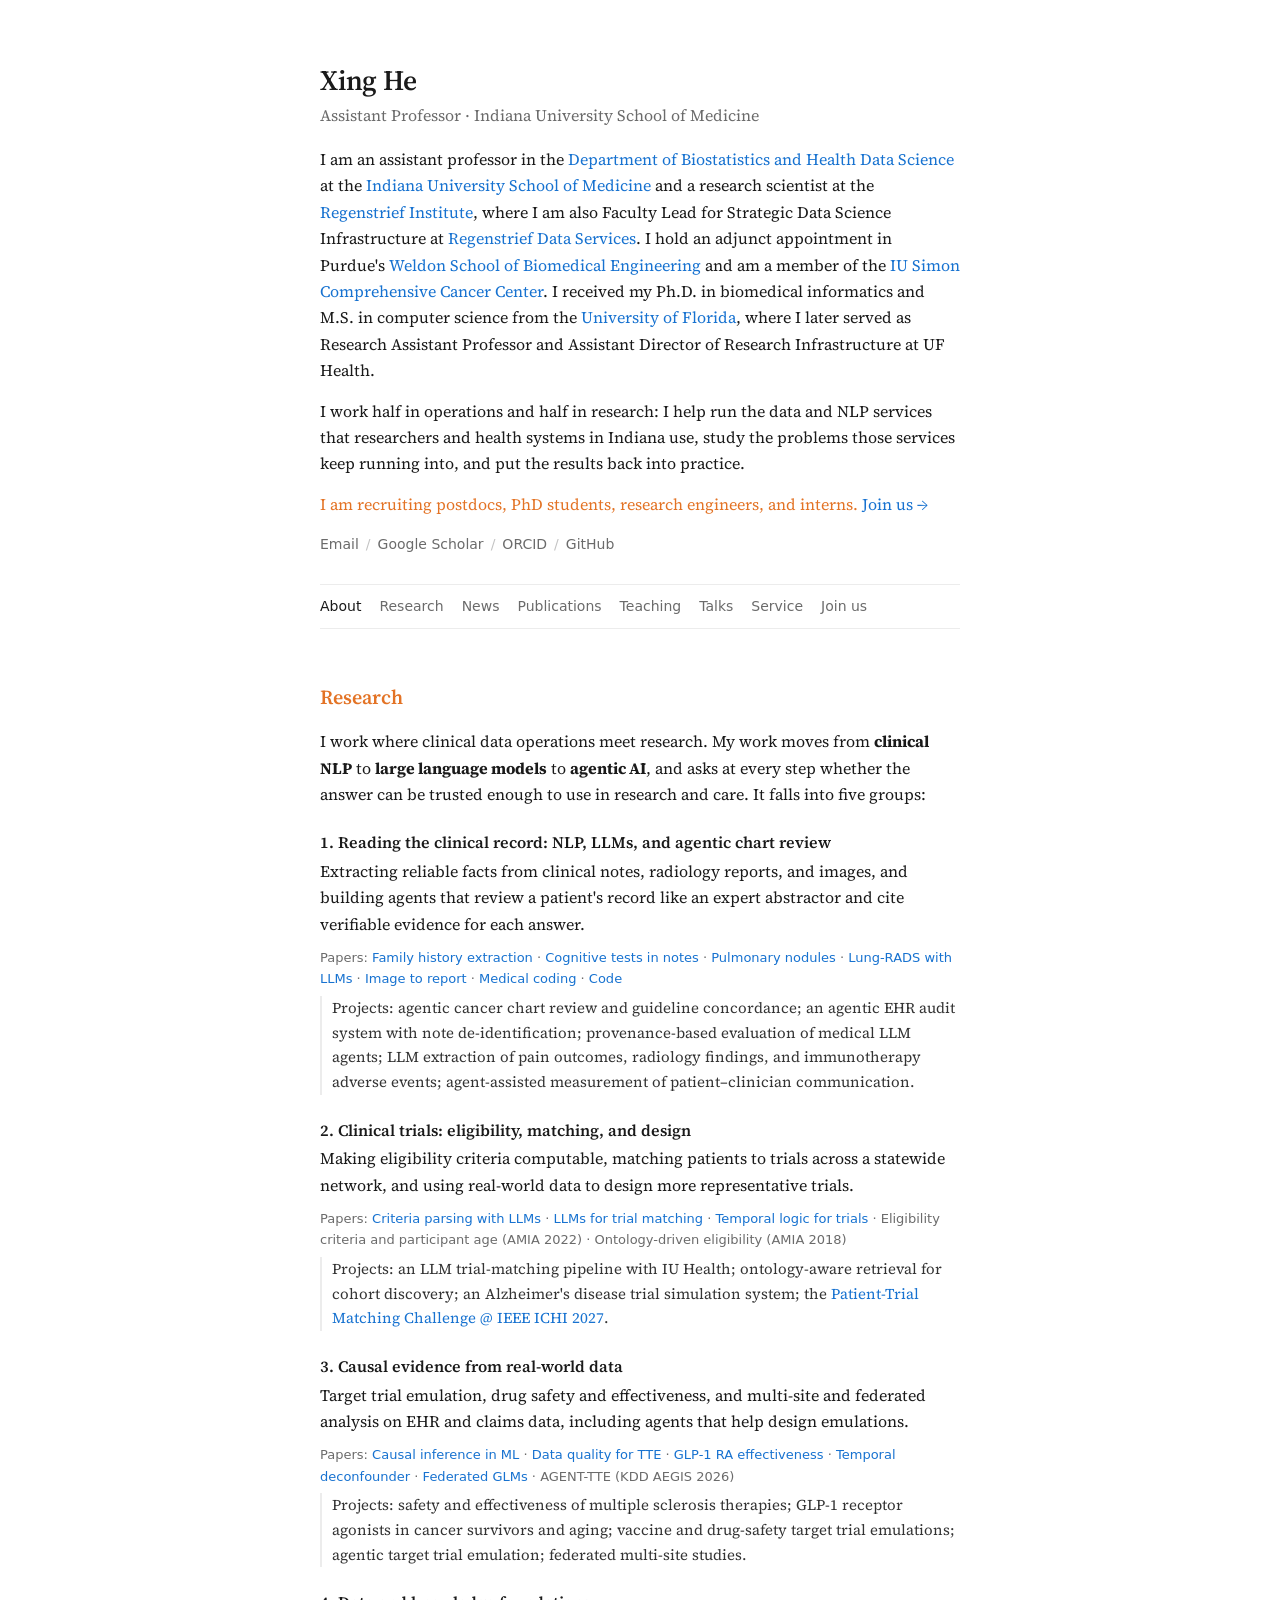
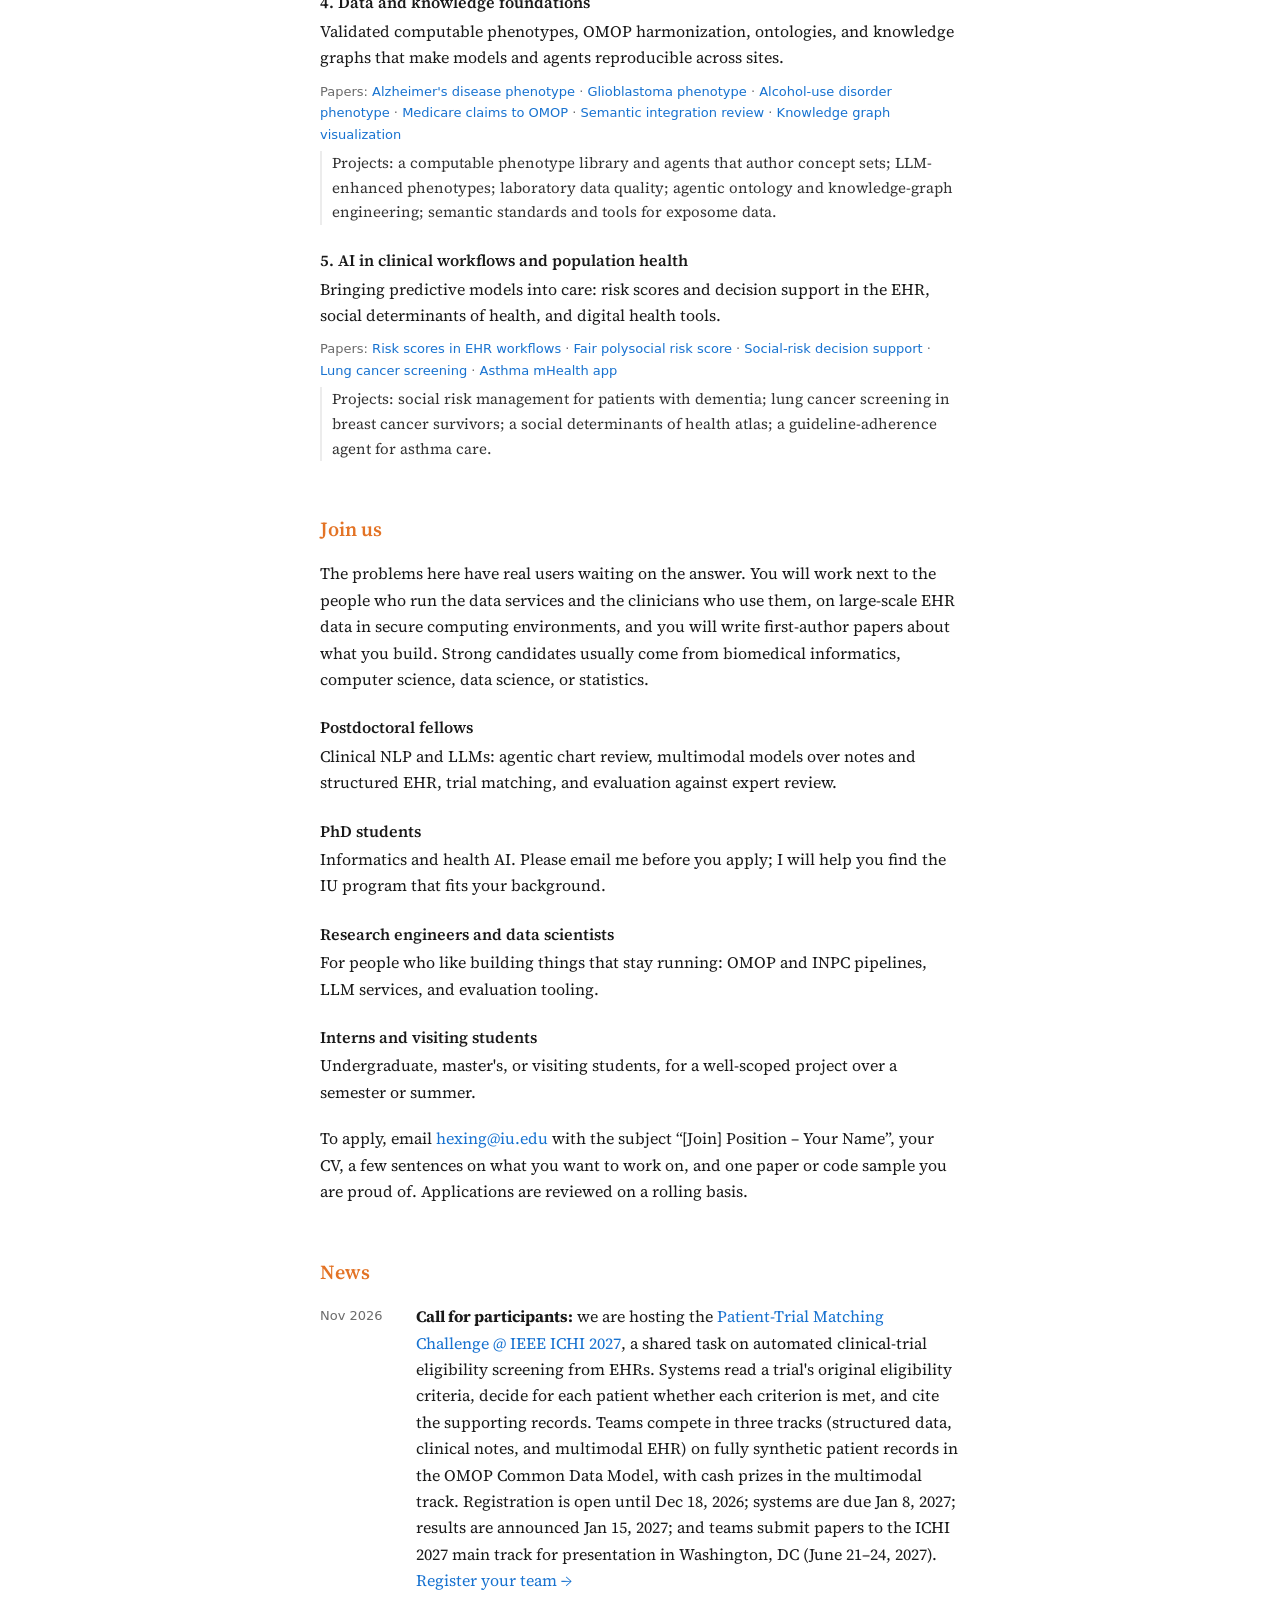
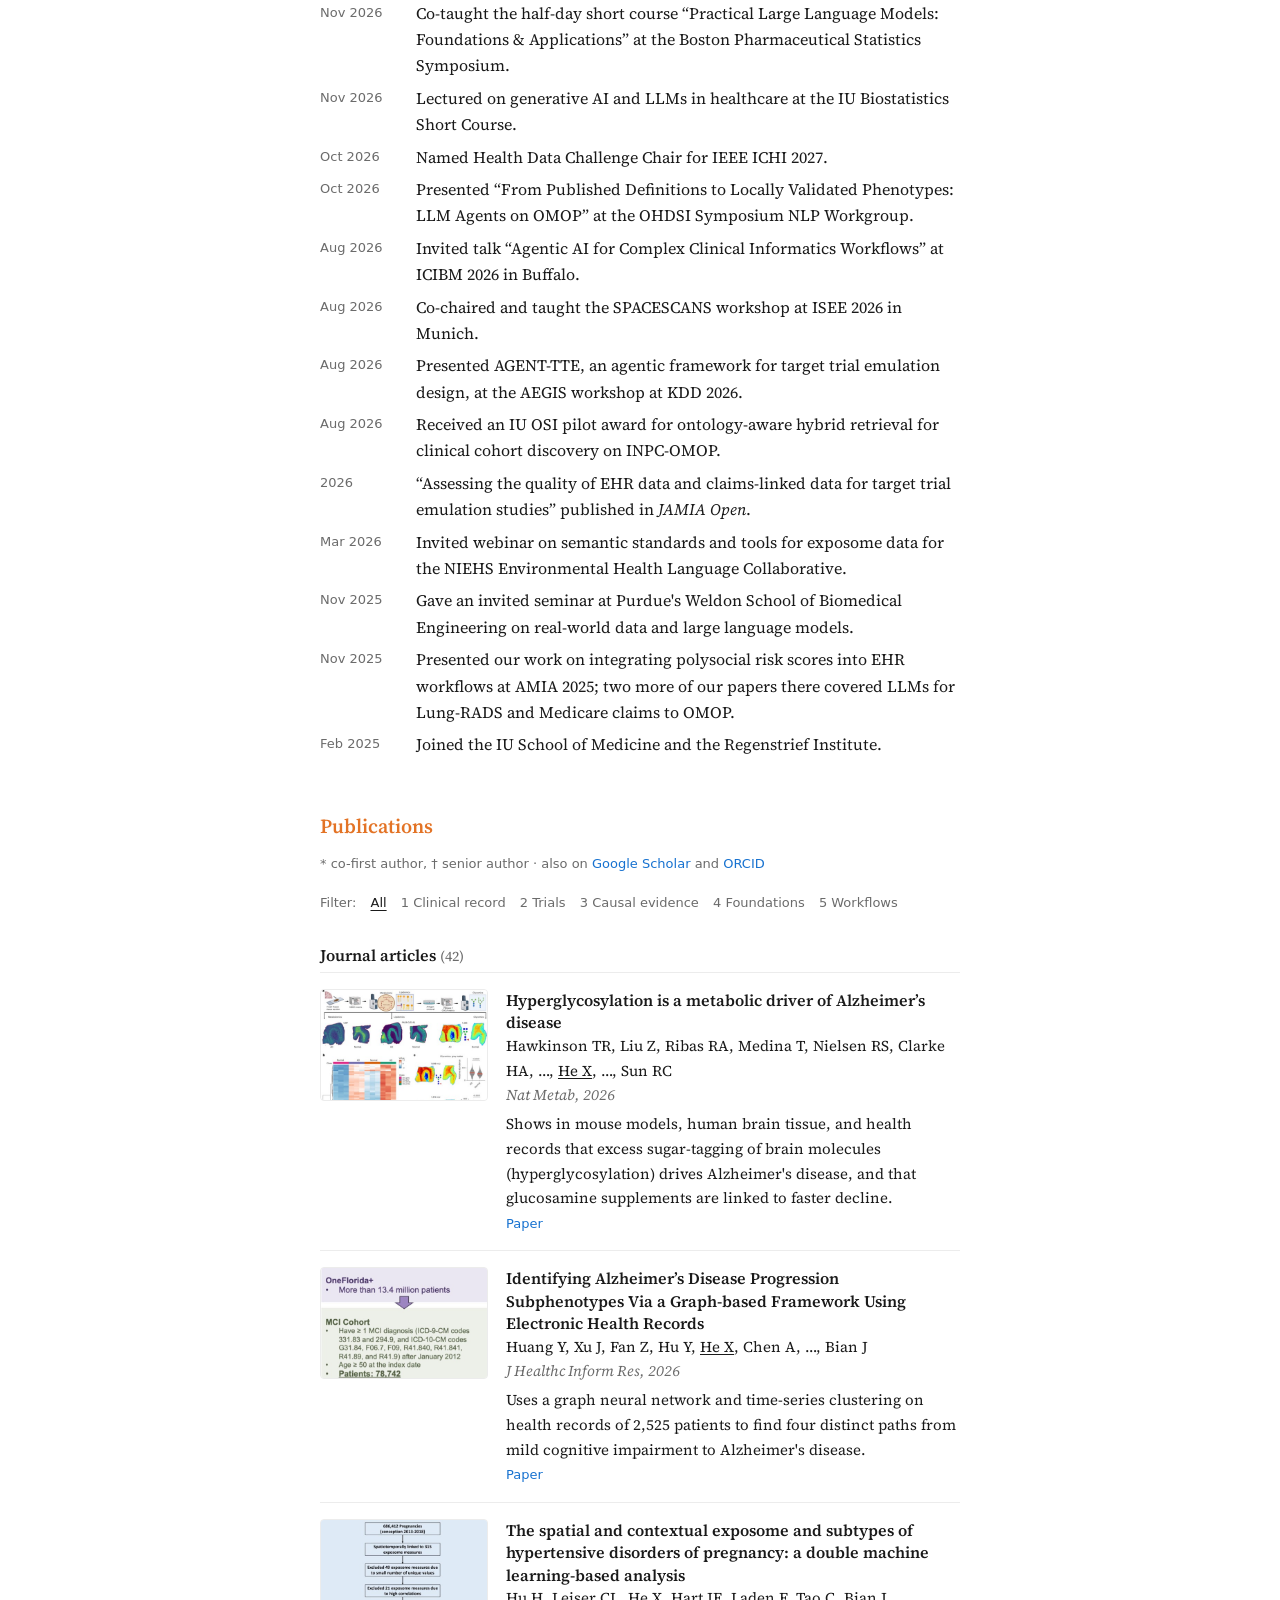
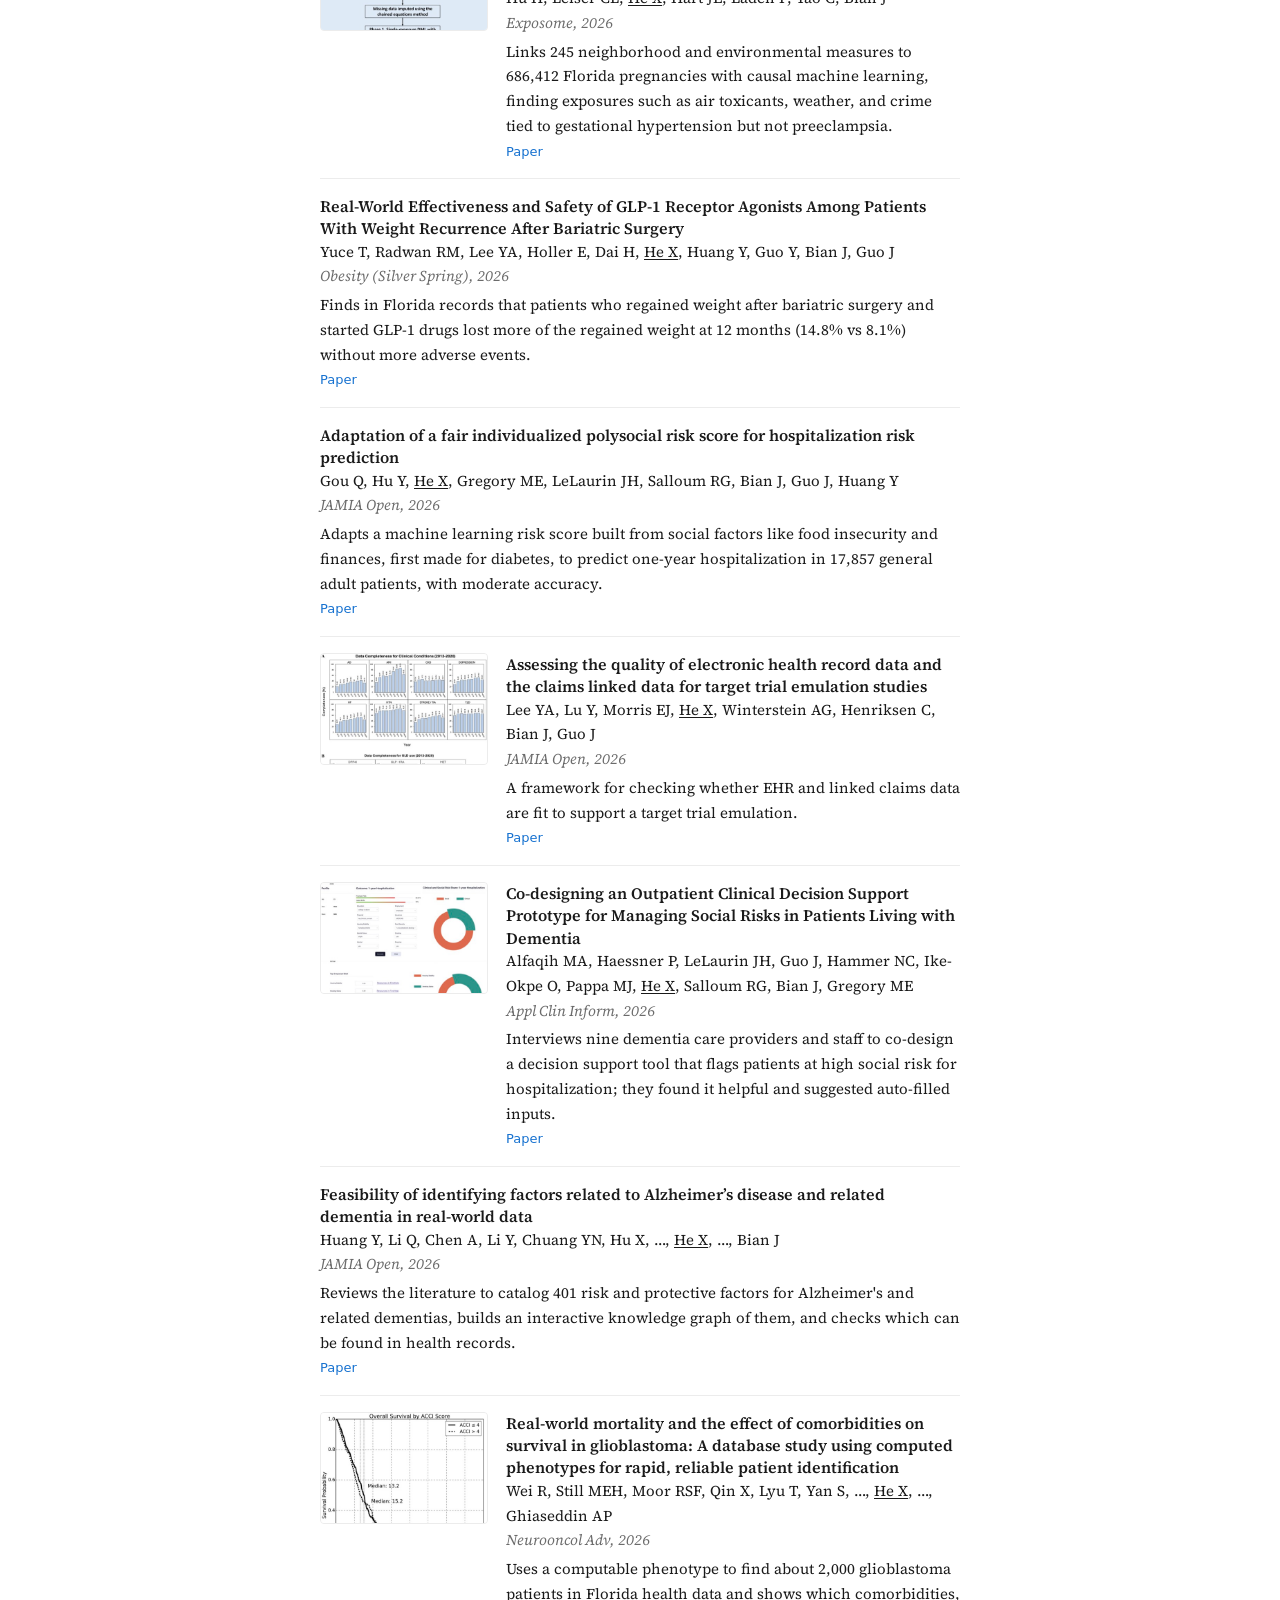
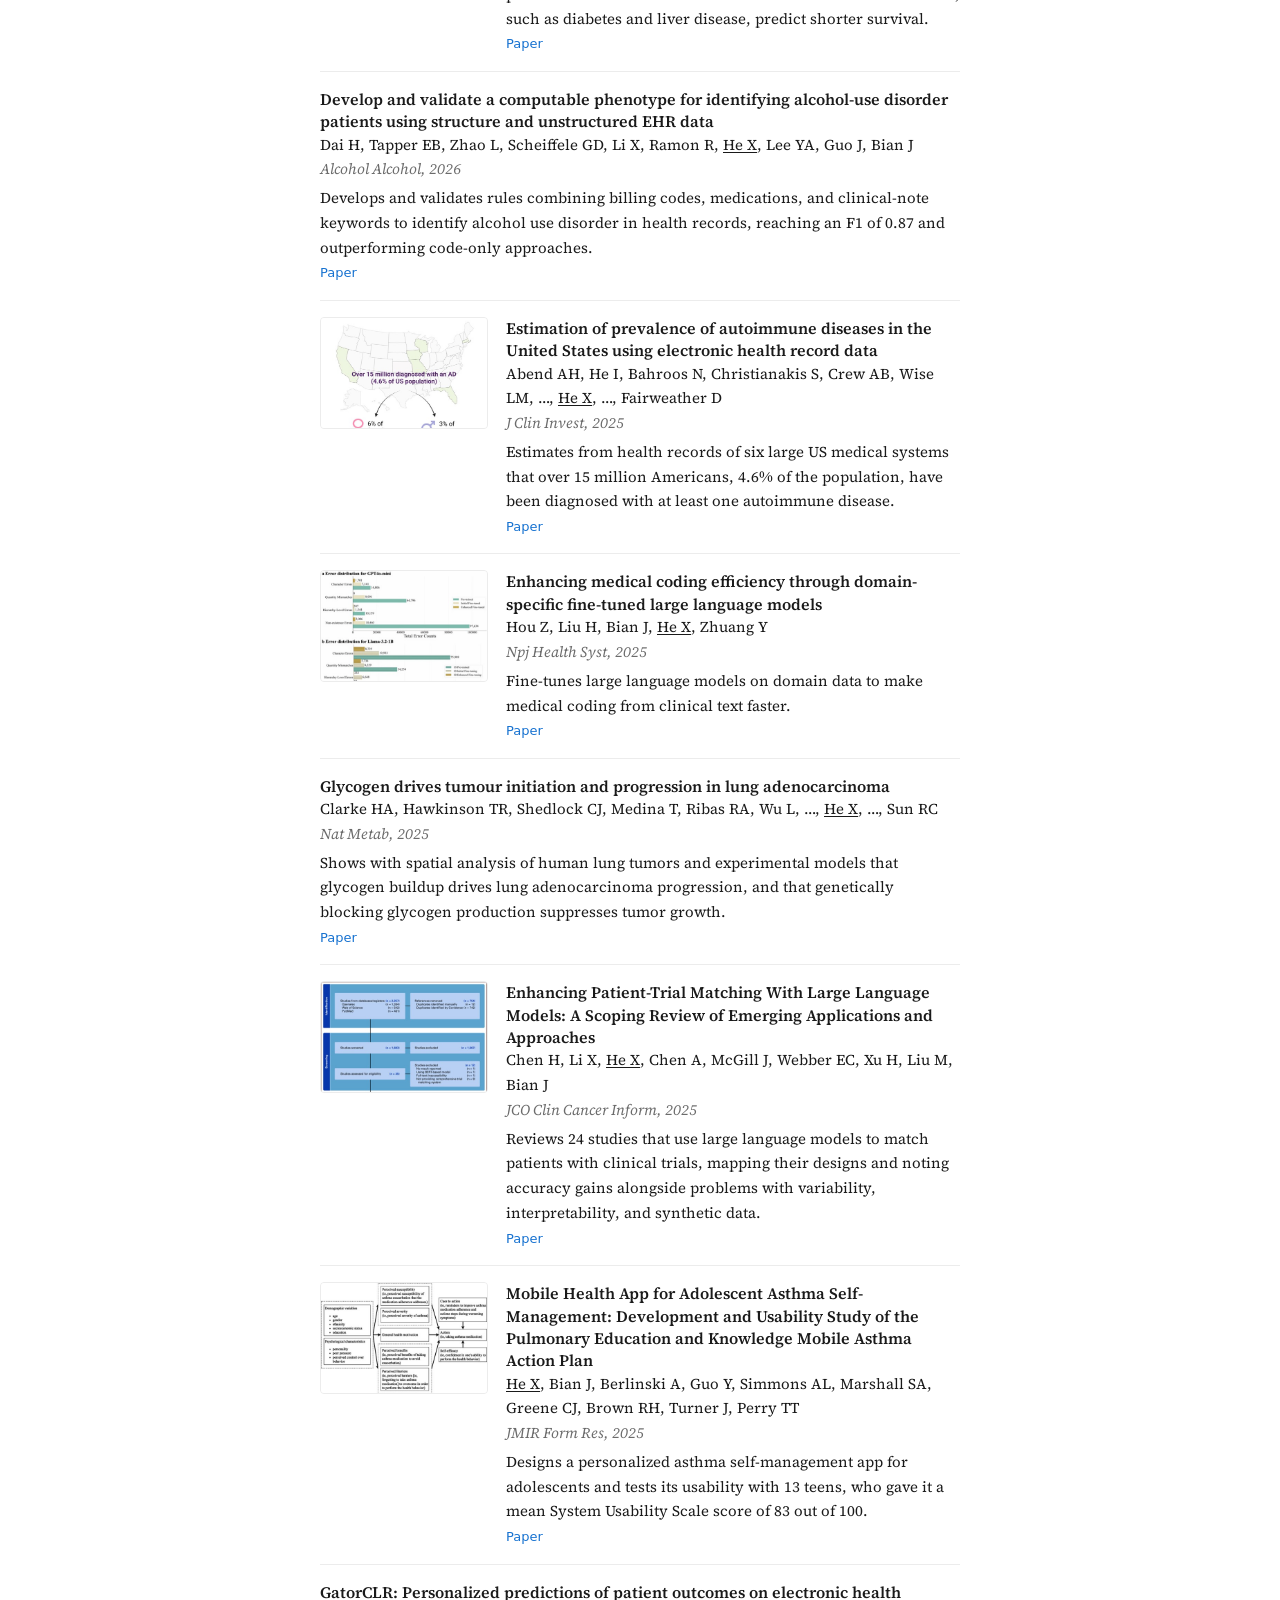
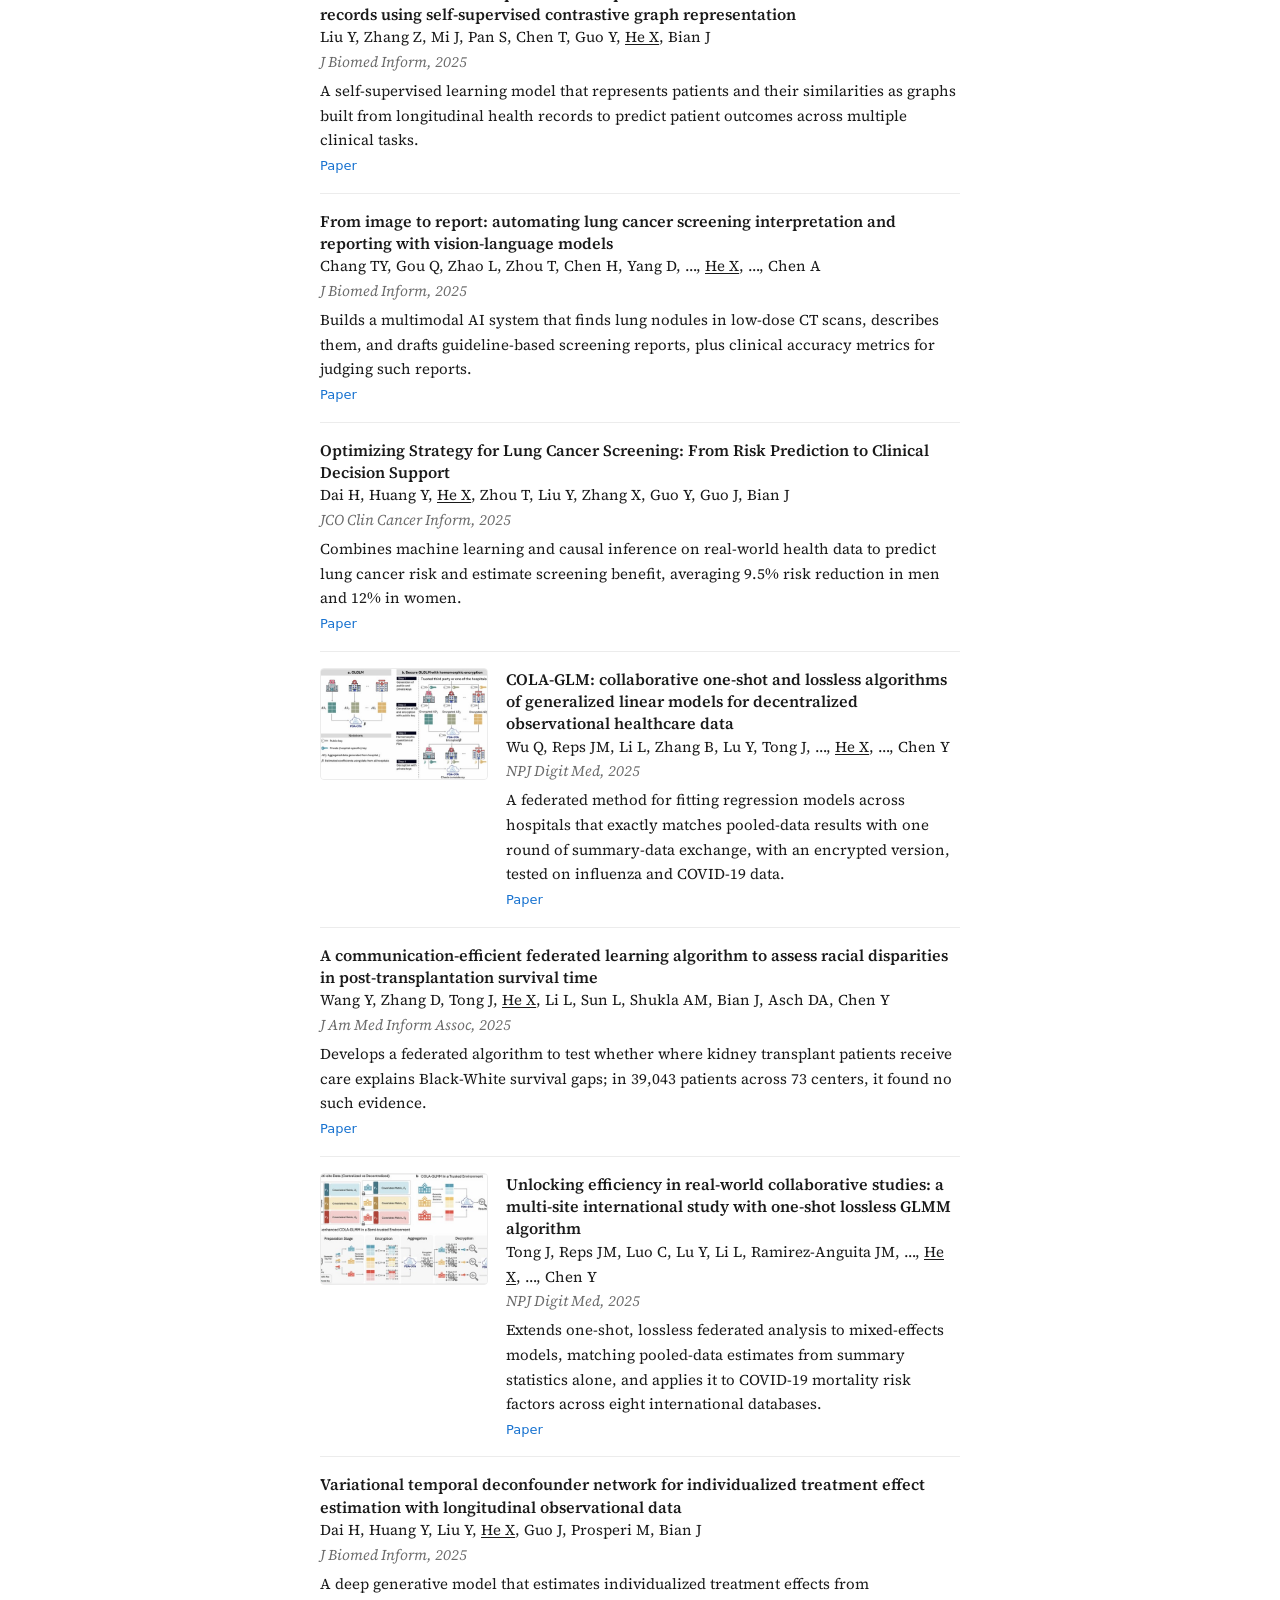
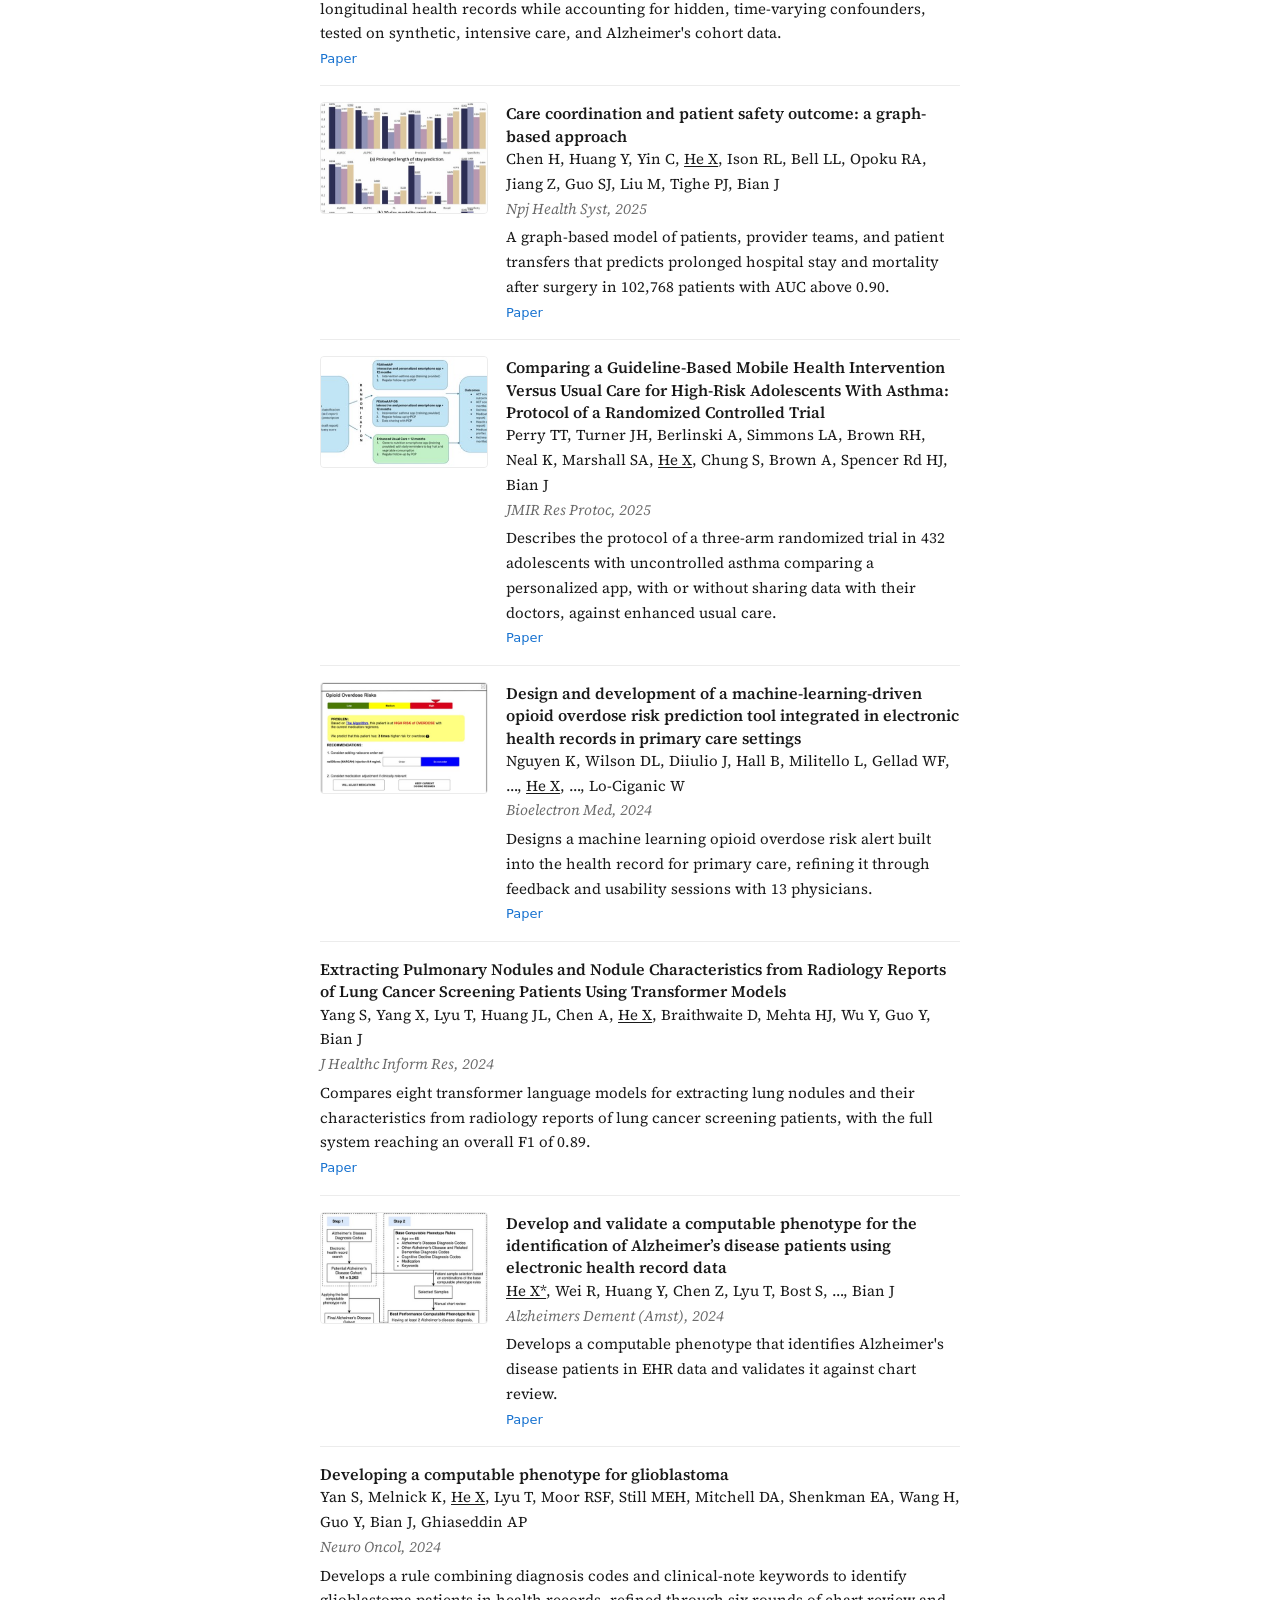
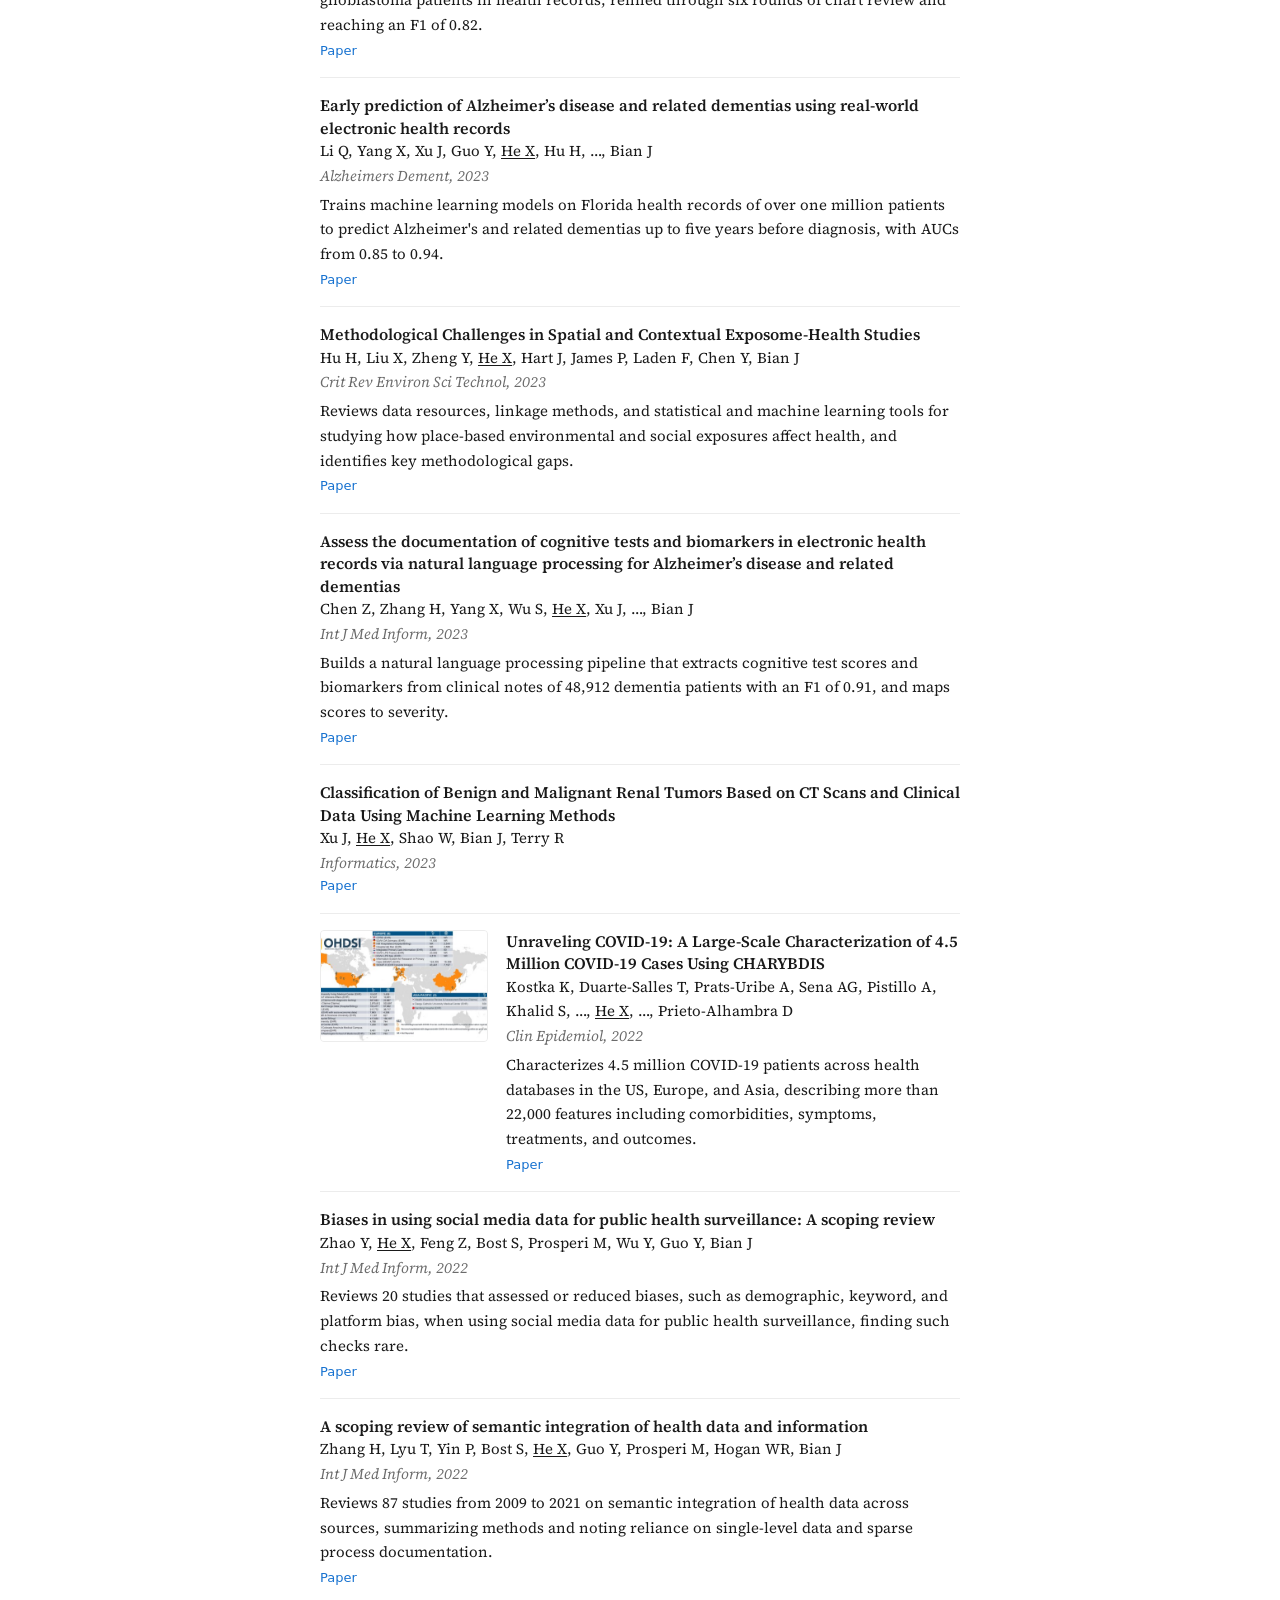
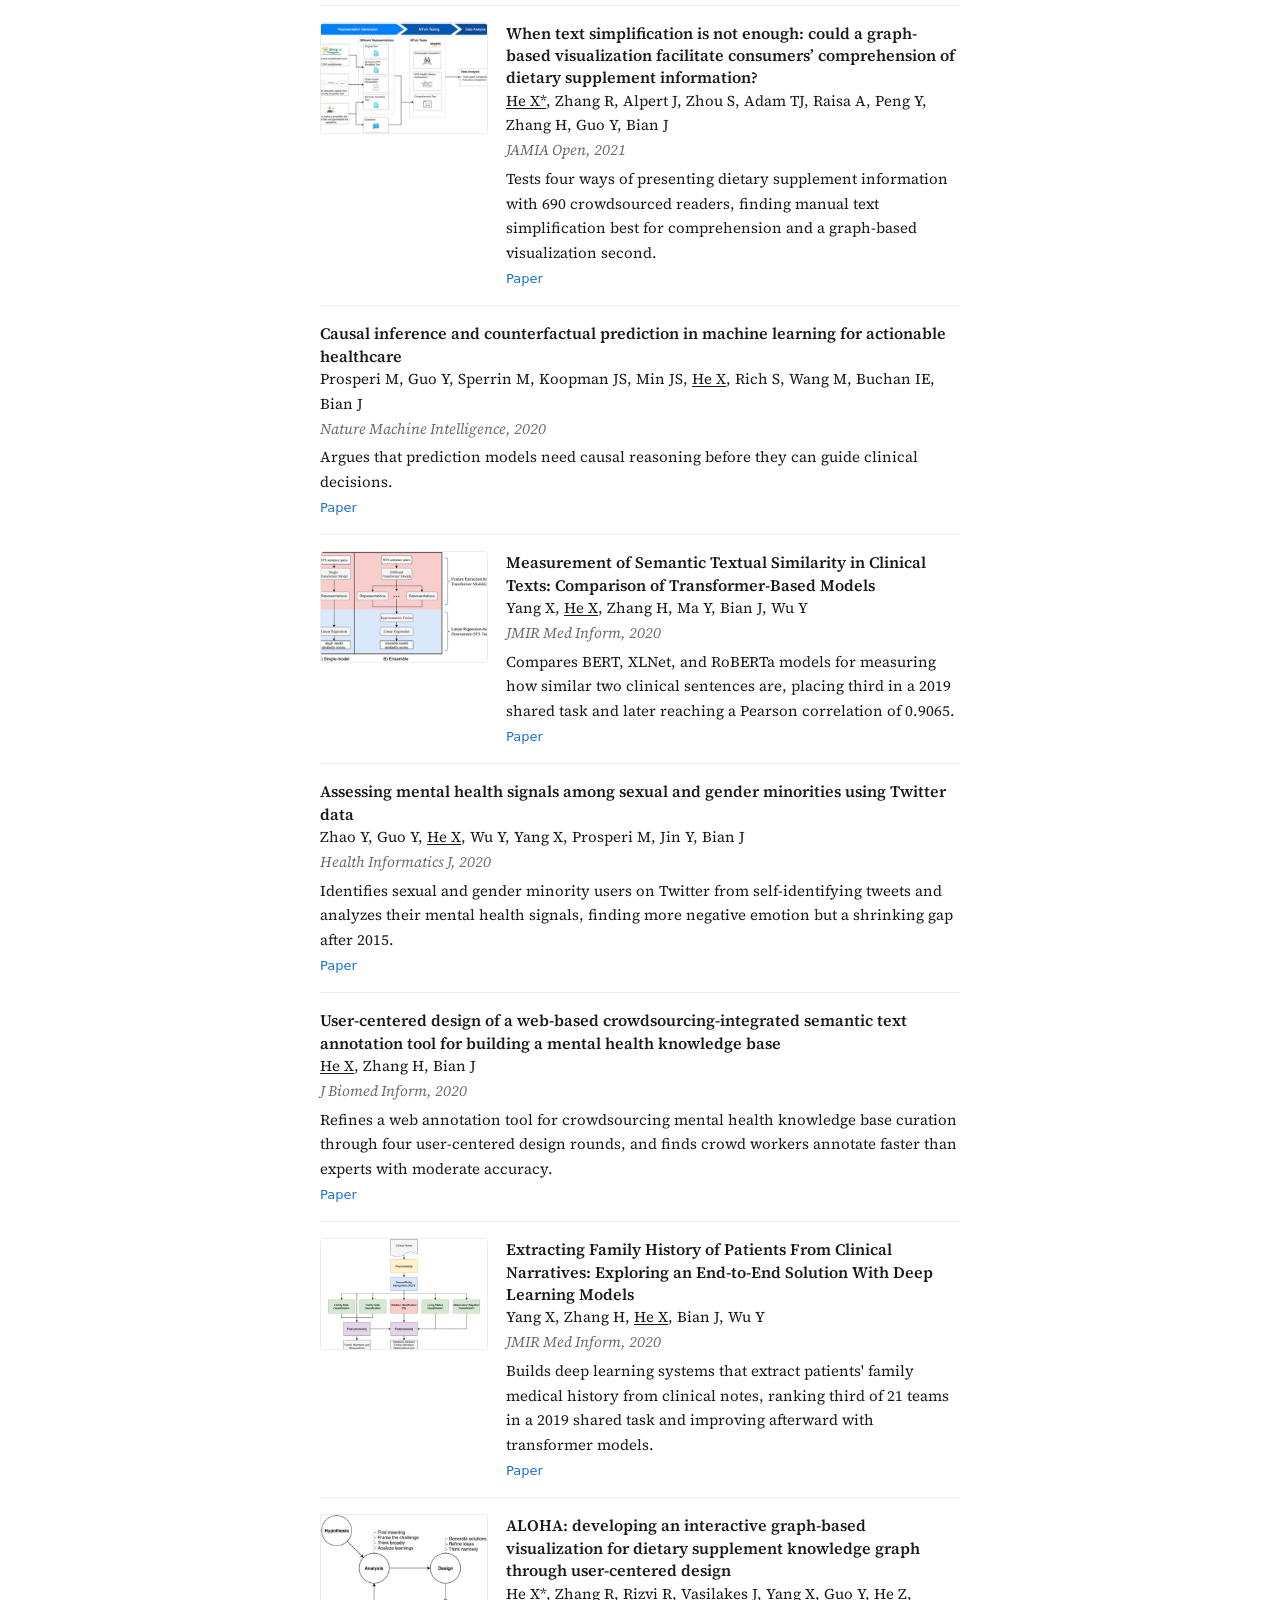
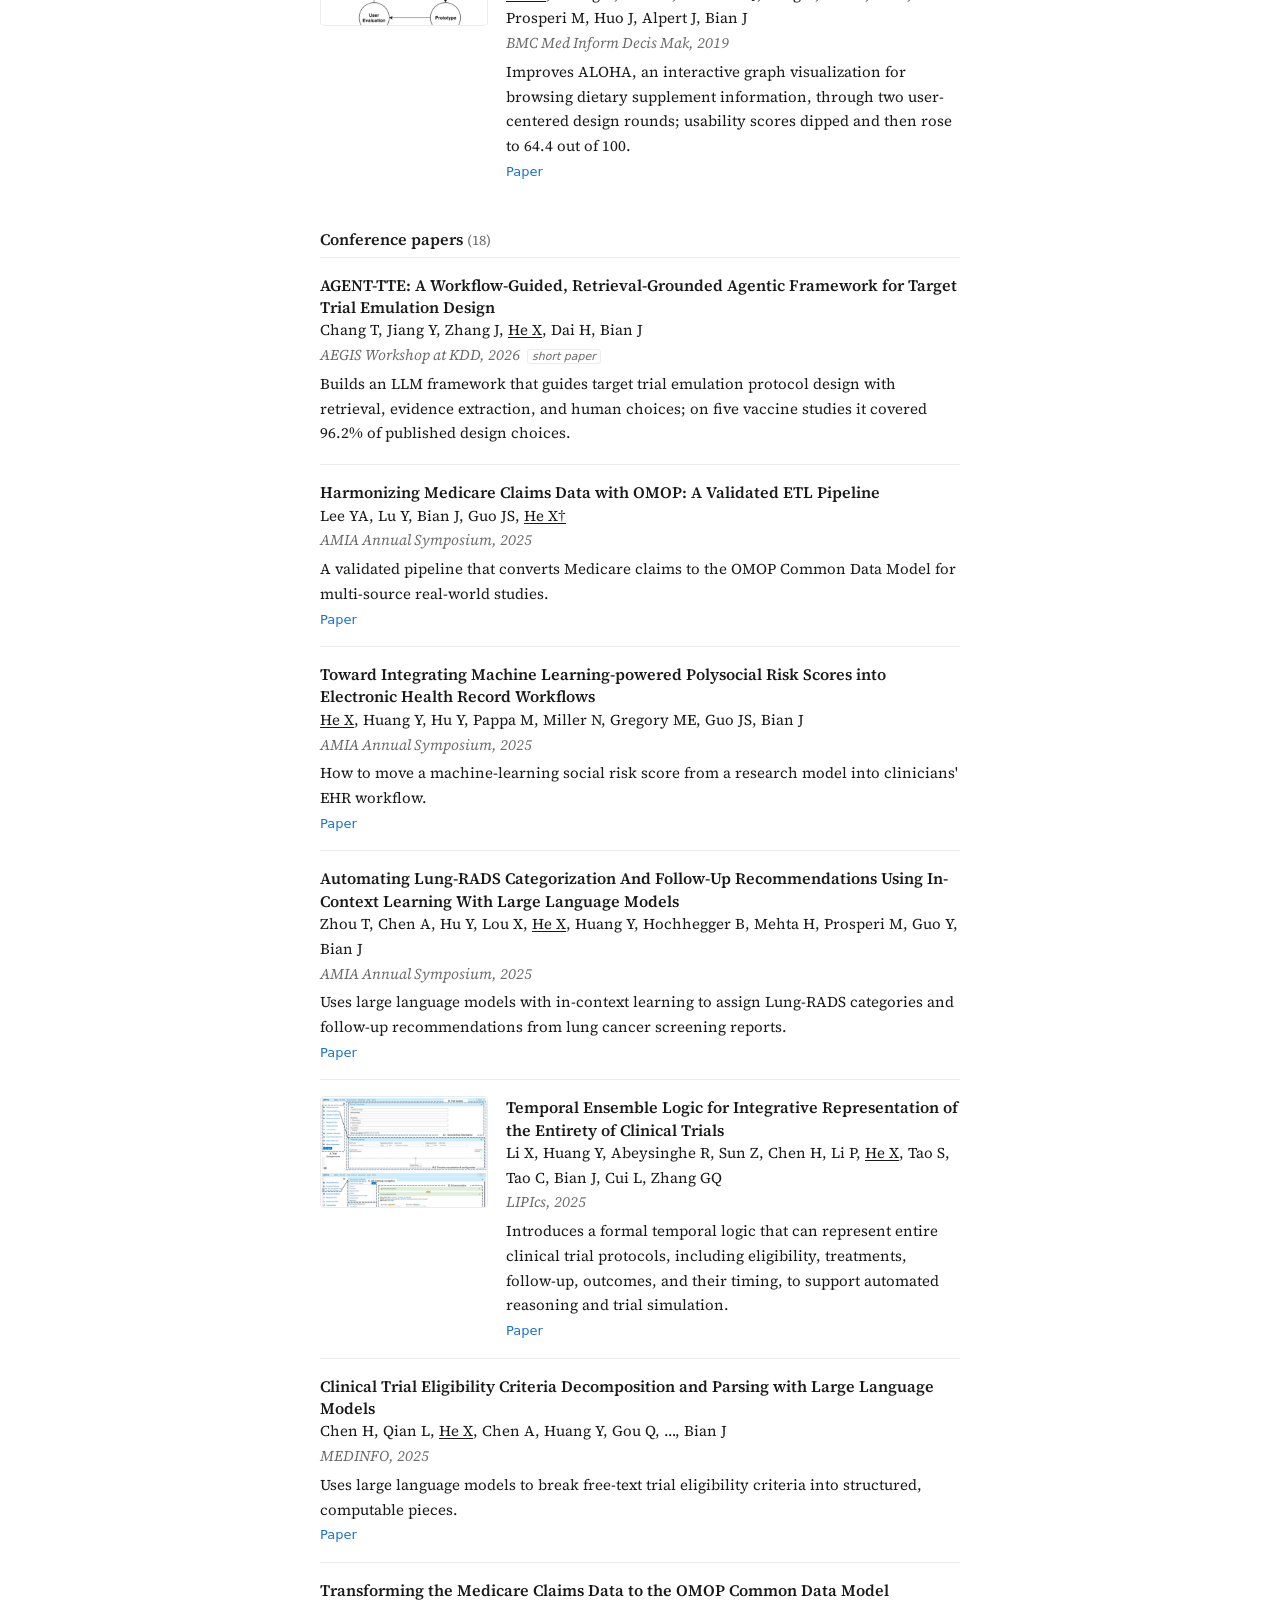
==== commit 5b971ab1: "Simplify colors: blue links, orange headings Co-Authored-By: Claude Fable 5.2 <noreply@anthropic.com" ====
--- a/index.html
+++ b/index.html
@@ -154,7 +154,7 @@
 <div class="pub-body">
 <div class="t"><a href="https://doi.org/10.1038/s42255-026-01538-4">Hyperglycosylation is a metabolic driver of Alzheimer’s disease</a></div>
 <div class="a">Hawkinson TR, Liu Z, Ribas RA, Medina T, Nielsen RS, Clarke HA, …, <span class="me">He X</span>, …, Sun RC</div>
-<div class="v">Nat Metab, 2026 <span class="gl g-rwe">Causal evidence</span></div>
+<div class="v">Nat Metab, 2026</div>
 <p class="s">Shows in mouse models, human brain tissue, and health records that excess sugar-tagging of brain molecules (hyperglycosylation) drives Alzheimer&#x27;s disease, and that glucosamine supplements are linked to faster decline.</p>
 <div class="l"><a href="https://doi.org/10.1038/s42255-026-01538-4">Paper</a></div>
 </div></article>
@@ -163,7 +163,7 @@
 <div class="pub-body">
 <div class="t"><a href="https://doi.org/10.1007/s41666-026-00230-2">Identifying Alzheimer’s Disease Progression Subphenotypes Via a Graph-based Framework Using Electronic Health Records</a></div>
 <div class="a">Huang Y, Xu J, Fan Z, Hu Y, <span class="me">He X</span>, Chen A, …, Bian J</div>
-<div class="v">J Healthc Inform Res, 2026 <span class="gl g-foundations">Foundations</span></div>
+<div class="v">J Healthc Inform Res, 2026</div>
 <p class="s">Uses a graph neural network and time-series clustering on health records of 2,525 patients to find four distinct paths from mild cognitive impairment to Alzheimer&#x27;s disease.</p>
 <div class="l"><a href="https://doi.org/10.1007/s41666-026-00230-2">Paper</a></div>
 </div></article>
@@ -172,7 +172,7 @@
 <div class="pub-body">
 <div class="t"><a href="https://doi.org/10.1093/exposome/osag009">The spatial and contextual exposome and subtypes of hypertensive disorders of pregnancy: a double machine learning-based analysis</a></div>
 <div class="a">Hu H, Leiser CL, <span class="me">He X</span>, Hart JE, Laden F, Tao C, Bian J</div>
-<div class="v">Exposome, 2026 <span class="gl g-workflow">Workflows</span></div>
+<div class="v">Exposome, 2026</div>
 <p class="s">Links 245 neighborhood and environmental measures to 686,412 Florida pregnancies with causal machine learning, finding exposures such as air toxicants, weather, and crime tied to gestational hypertension but not preeclampsia.</p>
 <div class="l"><a href="https://doi.org/10.1093/exposome/osag009">Paper</a></div>
 </div></article>
@@ -180,7 +180,7 @@
 <div class="pub-body">
 <div class="t"><a href="https://doi.org/10.1002/oby.70280">Real-World Effectiveness and Safety of GLP-1 Receptor Agonists Among Patients With Weight Recurrence After Bariatric Surgery</a></div>
 <div class="a">Yuce T, Radwan RM, Lee YA, Holler E, Dai H, <span class="me">He X</span>, Huang Y, Guo Y, Bian J, Guo J</div>
-<div class="v">Obesity (Silver Spring), 2026 <span class="gl g-rwe">Causal evidence</span></div>
+<div class="v">Obesity (Silver Spring), 2026</div>
 <p class="s">Finds in Florida records that patients who regained weight after bariatric surgery and started GLP-1 drugs lost more of the regained weight at 12 months (14.8% vs 8.1%) without more adverse events.</p>
 <div class="l"><a href="https://doi.org/10.1002/oby.70280">Paper</a></div>
 </div></article>
@@ -188,7 +188,7 @@
 <div class="pub-body">
 <div class="t"><a href="https://doi.org/10.1093/jamiaopen/ooag161">Adaptation of a fair individualized polysocial risk score for hospitalization risk prediction</a></div>
 <div class="a">Gou Q, Hu Y, <span class="me">He X</span>, Gregory ME, LeLaurin JH, Salloum RG, Bian J, Guo J, Huang Y</div>
-<div class="v">JAMIA Open, 2026 <span class="gl g-workflow">Workflows</span></div>
+<div class="v">JAMIA Open, 2026</div>
 <p class="s">Adapts a machine learning risk score built from social factors like food insecurity and finances, first made for diabetes, to predict one-year hospitalization in 17,857 general adult patients, with moderate accuracy.</p>
 <div class="l"><a href="https://doi.org/10.1093/jamiaopen/ooag161">Paper</a></div>
 </div></article>
@@ -197,7 +197,7 @@
 <div class="pub-body">
 <div class="t"><a href="https://doi.org/10.1093/jamiaopen/ooag102">Assessing the quality of electronic health record data and the claims linked data for target trial emulation studies</a></div>
 <div class="a">Lee YA, Lu Y, Morris EJ, <span class="me">He X</span>, Winterstein AG, Henriksen C, Bian J, Guo J</div>
-<div class="v">JAMIA Open, 2026 <span class="gl g-rwe">Causal evidence</span></div>
+<div class="v">JAMIA Open, 2026</div>
 <p class="s">A framework for checking whether EHR and linked claims data are fit to support a target trial emulation.</p>
 <div class="l"><a href="https://doi.org/10.1093/jamiaopen/ooag102">Paper</a></div>
 </div></article>
@@ -206,7 +206,7 @@
 <div class="pub-body">
 <div class="t"><a href="https://doi.org/10.1055/a-2917-6503">Co-designing an Outpatient Clinical Decision Support Prototype for Managing Social Risks in Patients Living with Dementia</a></div>
 <div class="a">Alfaqih MA, Haessner P, LeLaurin JH, Guo J, Hammer NC, Ike-Okpe O, Pappa MJ, <span class="me">He X</span>, Salloum RG, Bian J, Gregory ME</div>
-<div class="v">Appl Clin Inform, 2026 <span class="gl g-workflow">Workflows</span></div>
+<div class="v">Appl Clin Inform, 2026</div>
 <p class="s">Interviews nine dementia care providers and staff to co-design a decision support tool that flags patients at high social risk for hospitalization; they found it helpful and suggested auto-filled inputs.</p>
 <div class="l"><a href="https://doi.org/10.1055/a-2917-6503">Paper</a></div>
 </div></article>
@@ -214,7 +214,7 @@
 <div class="pub-body">
 <div class="t"><a href="https://doi.org/10.1093/jamiaopen/ooag060">Feasibility of identifying factors related to Alzheimer’s disease and related dementia in real-world data</a></div>
 <div class="a">Huang Y, Li Q, Chen A, Li Y, Chuang YN, Hu X, …, <span class="me">He X</span>, …, Bian J</div>
-<div class="v">JAMIA Open, 2026 <span class="gl g-rwe">Causal evidence</span></div>
+<div class="v">JAMIA Open, 2026</div>
 <p class="s">Reviews the literature to catalog 401 risk and protective factors for Alzheimer&#x27;s and related dementias, builds an interactive knowledge graph of them, and checks which can be found in health records.</p>
 <div class="l"><a href="https://doi.org/10.1093/jamiaopen/ooag060">Paper</a></div>
 </div></article>
@@ -223,7 +223,7 @@
 <div class="pub-body">
 <div class="t"><a href="https://doi.org/10.1093/noajnl/vdag098">Real-world mortality and the effect of comorbidities on survival in glioblastoma: A database study using computed phenotypes for rapid, reliable patient identification</a></div>
 <div class="a">Wei R, Still MEH, Moor RSF, Qin X, Lyu T, Yan S, …, <span class="me">He X</span>, …, Ghiaseddin AP</div>
-<div class="v">Neurooncol Adv, 2026 <span class="gl g-rwe">Causal evidence</span></div>
+<div class="v">Neurooncol Adv, 2026</div>
 <p class="s">Uses a computable phenotype to find about 2,000 glioblastoma patients in Florida health data and shows which comorbidities, such as diabetes and liver disease, predict shorter survival.</p>
 <div class="l"><a href="https://doi.org/10.1093/noajnl/vdag098">Paper</a></div>
 </div></article>
@@ -231,7 +231,7 @@
 <div class="pub-body">
 <div class="t"><a href="https://doi.org/10.1093/alcalc/agaf086">Develop and validate a computable phenotype for identifying alcohol-use disorder patients using structure and unstructured EHR data</a></div>
 <div class="a">Dai H, Tapper EB, Zhao L, Scheiffele GD, Li X, Ramon R, <span class="me">He X</span>, Lee YA, Guo J, Bian J</div>
-<div class="v">Alcohol Alcohol, 2026 <span class="gl g-foundations">Foundations</span></div>
+<div class="v">Alcohol Alcohol, 2026</div>
 <p class="s">Develops and validates rules combining billing codes, medications, and clinical-note keywords to identify alcohol use disorder in health records, reaching an F1 of 0.87 and outperforming code-only approaches.</p>
 <div class="l"><a href="https://doi.org/10.1093/alcalc/agaf086">Paper</a></div>
 </div></article>
@@ -240,7 +240,7 @@
 <div class="pub-body">
 <div class="t"><a href="https://doi.org/10.1172/jci178722">Estimation of prevalence of autoimmune diseases in the United States using electronic health record data</a></div>
 <div class="a">Abend AH, He I, Bahroos N, Christianakis S, Crew AB, Wise LM, …, <span class="me">He X</span>, …, Fairweather D</div>
-<div class="v">J Clin Invest, 2025 <span class="gl g-rwe">Causal evidence</span></div>
+<div class="v">J Clin Invest, 2025</div>
 <p class="s">Estimates from health records of six large US medical systems that over 15 million Americans, 4.6% of the population, have been diagnosed with at least one autoimmune disease.</p>
 <div class="l"><a href="https://doi.org/10.1172/jci178722">Paper</a></div>
 </div></article>
@@ -249,7 +249,7 @@
 <div class="pub-body">
 <div class="t"><a href="https://doi.org/10.1038/s44401-025-00018-3">Enhancing medical coding efficiency through domain-specific fine-tuned large language models</a></div>
 <div class="a">Hou Z, Liu H, Bian J, <span class="me">He X</span>, Zhuang Y</div>
-<div class="v">Npj Health Syst, 2025 <span class="gl g-nlp">Clinical record</span></div>
+<div class="v">Npj Health Syst, 2025</div>
 <p class="s">Fine-tunes large language models on domain data to make medical coding from clinical text faster.</p>
 <div class="l"><a href="https://doi.org/10.1038/s44401-025-00018-3">Paper</a></div>
 </div></article>
@@ -257,7 +257,7 @@
 <div class="pub-body">
 <div class="t"><a href="https://doi.org/10.1038/s42255-025-01243-8">Glycogen drives tumour initiation and progression in lung adenocarcinoma</a></div>
 <div class="a">Clarke HA, Hawkinson TR, Shedlock CJ, Medina T, Ribas RA, Wu L, …, <span class="me">He X</span>, …, Sun RC</div>
-<div class="v">Nat Metab, 2025 <span class="gl g-rwe">Causal evidence</span></div>
+<div class="v">Nat Metab, 2025</div>
 <p class="s">Shows with spatial analysis of human lung tumors and experimental models that glycogen buildup drives lung adenocarcinoma progression, and that genetically blocking glycogen production suppresses tumor growth.</p>
 <div class="l"><a href="https://doi.org/10.1038/s42255-025-01243-8">Paper</a></div>
 </div></article>
@@ -266,7 +266,7 @@
 <div class="pub-body">
 <div class="t"><a href="https://doi.org/10.1200/cci-25-00071">Enhancing Patient-Trial Matching With Large Language Models: A Scoping Review of Emerging Applications and Approaches</a></div>
 <div class="a">Chen H, Li X, <span class="me">He X</span>, Chen A, McGill J, Webber EC, Xu H, Liu M, Bian J</div>
-<div class="v">JCO Clin Cancer Inform, 2025 <span class="gl g-trials">Trials</span></div>
+<div class="v">JCO Clin Cancer Inform, 2025</div>
 <p class="s">Reviews 24 studies that use large language models to match patients with clinical trials, mapping their designs and noting accuracy gains alongside problems with variability, interpretability, and synthetic data.</p>
 <div class="l"><a href="https://doi.org/10.1200/cci-25-00071">Paper</a></div>
 </div></article>
@@ -275,7 +275,7 @@
 <div class="pub-body">
 <div class="t"><a href="https://doi.org/10.2196/64212">Mobile Health App for Adolescent Asthma Self-Management: Development and Usability Study of the Pulmonary Education and Knowledge Mobile Asthma Action Plan</a></div>
 <div class="a"><span class="me">He X</span>, Bian J, Berlinski A, Guo Y, Simmons AL, Marshall SA, Greene CJ, Brown RH, Turner J, Perry TT</div>
-<div class="v">JMIR Form Res, 2025 <span class="gl g-workflow">Workflows</span></div>
+<div class="v">JMIR Form Res, 2025</div>
 <p class="s">Designs a personalized asthma self-management app for adolescents and tests its usability with 13 teens, who gave it a mean System Usability Scale score of 83 out of 100.</p>
 <div class="l"><a href="https://doi.org/10.2196/64212">Paper</a></div>
 </div></article>
@@ -283,7 +283,7 @@
 <div class="pub-body">
 <div class="t"><a href="https://doi.org/10.1016/j.jbi.2025.104851">GatorCLR: Personalized predictions of patient outcomes on electronic health records using self-supervised contrastive graph representation</a></div>
 <div class="a">Liu Y, Zhang Z, Mi J, Pan S, Chen T, Guo Y, <span class="me">He X</span>, Bian J</div>
-<div class="v">J Biomed Inform, 2025 <span class="gl g-workflow">Workflows</span></div>
+<div class="v">J Biomed Inform, 2025</div>
 <p class="s">A self-supervised learning model that represents patients and their similarities as graphs built from longitudinal health records to predict patient outcomes across multiple clinical tasks.</p>
 <div class="l"><a href="https://doi.org/10.1016/j.jbi.2025.104851">Paper</a></div>
 </div></article>
@@ -291,7 +291,7 @@
 <div class="pub-body">
 <div class="t"><a href="https://doi.org/10.1016/j.jbi.2025.104931">From image to report: automating lung cancer screening interpretation and reporting with vision-language models</a></div>
 <div class="a">Chang TY, Gou Q, Zhao L, Zhou T, Chen H, Yang D, …, <span class="me">He X</span>, …, Chen A</div>
-<div class="v">J Biomed Inform, 2025 <span class="gl g-nlp">Clinical record</span></div>
+<div class="v">J Biomed Inform, 2025</div>
 <p class="s">Builds a multimodal AI system that finds lung nodules in low-dose CT scans, describes them, and drafts guideline-based screening reports, plus clinical accuracy metrics for judging such reports.</p>
 <div class="l"><a href="https://doi.org/10.1016/j.jbi.2025.104931">Paper</a></div>
 </div></article>
@@ -299,7 +299,7 @@
 <div class="pub-body">
 <div class="t"><a href="https://doi.org/10.1200/cci-24-00291">Optimizing Strategy for Lung Cancer Screening: From Risk Prediction to Clinical Decision Support</a></div>
 <div class="a">Dai H, Huang Y, <span class="me">He X</span>, Zhou T, Liu Y, Zhang X, Guo Y, Guo J, Bian J</div>
-<div class="v">JCO Clin Cancer Inform, 2025 <span class="gl g-workflow">Workflows</span></div>
+<div class="v">JCO Clin Cancer Inform, 2025</div>
 <p class="s">Combines machine learning and causal inference on real-world health data to predict lung cancer risk and estimate screening benefit, averaging 9.5% risk reduction in men and 12% in women.</p>
 <div class="l"><a href="https://doi.org/10.1200/cci-24-00291">Paper</a></div>
 </div></article>
@@ -308,7 +308,7 @@
 <div class="pub-body">
 <div class="t"><a href="https://doi.org/10.1038/s41746-025-01781-1">COLA-GLM: collaborative one-shot and lossless algorithms of generalized linear models for decentralized observational healthcare data</a></div>
 <div class="a">Wu Q, Reps JM, Li L, Zhang B, Lu Y, Tong J, …, <span class="me">He X</span>, …, Chen Y</div>
-<div class="v">NPJ Digit Med, 2025 <span class="gl g-rwe">Causal evidence</span></div>
+<div class="v">NPJ Digit Med, 2025</div>
 <p class="s">A federated method for fitting regression models across hospitals that exactly matches pooled-data results with one round of summary-data exchange, with an encrypted version, tested on influenza and COVID-19 data.</p>
 <div class="l"><a href="https://doi.org/10.1038/s41746-025-01781-1">Paper</a></div>
 </div></article>
@@ -316,7 +316,7 @@
 <div class="pub-body">
 <div class="t"><a href="https://doi.org/10.1093/jamia/ocaf138">A communication-efficient federated learning algorithm to assess racial disparities in post-transplantation survival time</a></div>
 <div class="a">Wang Y, Zhang D, Tong J, <span class="me">He X</span>, Li L, Sun L, Shukla AM, Bian J, Asch DA, Chen Y</div>
-<div class="v">J Am Med Inform Assoc, 2025 <span class="gl g-rwe">Causal evidence</span></div>
+<div class="v">J Am Med Inform Assoc, 2025</div>
 <p class="s">Develops a federated algorithm to test whether where kidney transplant patients receive care explains Black-White survival gaps; in 39,043 patients across 73 centers, it found no such evidence.</p>
 <div class="l"><a href="https://doi.org/10.1093/jamia/ocaf138">Paper</a></div>
 </div></article>
@@ -325,7 +325,7 @@
 <div class="pub-body">
 <div class="t"><a href="https://doi.org/10.1038/s41746-025-01846-1">Unlocking efficiency in real-world collaborative studies: a multi-site international study with one-shot lossless GLMM algorithm</a></div>
 <div class="a">Tong J, Reps JM, Luo C, Lu Y, Li L, Ramirez-Anguita JM, …, <span class="me">He X</span>, …, Chen Y</div>
-<div class="v">NPJ Digit Med, 2025 <span class="gl g-rwe">Causal evidence</span></div>
+<div class="v">NPJ Digit Med, 2025</div>
 <p class="s">Extends one-shot, lossless federated analysis to mixed-effects models, matching pooled-data estimates from summary statistics alone, and applies it to COVID-19 mortality risk factors across eight international databases.</p>
 <div class="l"><a href="https://doi.org/10.1038/s41746-025-01846-1">Paper</a></div>
 </div></article>
@@ -333,7 +333,7 @@
 <div class="pub-body">
 <div class="t"><a href="https://doi.org/10.1016/j.jbi.2025.104880">Variational temporal deconfounder network for individualized treatment effect estimation with longitudinal observational data</a></div>
 <div class="a">Dai H, Huang Y, Liu Y, <span class="me">He X</span>, Guo J, Prosperi M, Bian J</div>
-<div class="v">J Biomed Inform, 2025 <span class="gl g-rwe">Causal evidence</span></div>
+<div class="v">J Biomed Inform, 2025</div>
 <p class="s">A deep generative model that estimates individualized treatment effects from longitudinal health records while accounting for hidden, time-varying confounders, tested on synthetic, intensive care, and Alzheimer&#x27;s cohort data.</p>
 <div class="l"><a href="https://doi.org/10.1016/j.jbi.2025.104880">Paper</a></div>
 </div></article>
@@ -342,7 +342,7 @@
 <div class="pub-body">
 <div class="t"><a href="https://doi.org/10.1038/s44401-025-00020-9">Care coordination and patient safety outcome: a graph-based approach</a></div>
 <div class="a">Chen H, Huang Y, Yin C, <span class="me">He X</span>, Ison RL, Bell LL, Opoku RA, Jiang Z, Guo SJ, Liu M, Tighe PJ, Bian J</div>
-<div class="v">Npj Health Syst, 2025 <span class="gl g-workflow">Workflows</span></div>
+<div class="v">Npj Health Syst, 2025</div>
 <p class="s">A graph-based model of patients, provider teams, and patient transfers that predicts prolonged hospital stay and mortality after surgery in 102,768 patients with AUC above 0.90.</p>
 <div class="l"><a href="https://doi.org/10.1038/s44401-025-00020-9">Paper</a></div>
 </div></article>
@@ -351,7 +351,7 @@
 <div class="pub-body">
 <div class="t"><a href="https://doi.org/10.2196/69903">Comparing a Guideline-Based Mobile Health Intervention Versus Usual Care for High-Risk Adolescents With Asthma: Protocol of a Randomized Controlled Trial</a></div>
 <div class="a">Perry TT, Turner JH, Berlinski A, Simmons LA, Brown RH, Neal K, Marshall SA, <span class="me">He X</span>, Chung S, Brown A, Spencer Rd HJ, Bian J</div>
-<div class="v">JMIR Res Protoc, 2025 <span class="gl g-workflow">Workflows</span></div>
+<div class="v">JMIR Res Protoc, 2025</div>
 <p class="s">Describes the protocol of a three-arm randomized trial in 432 adolescents with uncontrolled asthma comparing a personalized app, with or without sharing data with their doctors, against enhanced usual care.</p>
 <div class="l"><a href="https://doi.org/10.2196/69903">Paper</a></div>
 </div></article>
@@ -360,7 +360,7 @@
 <div class="pub-body">
 <div class="t"><a href="https://doi.org/10.1186/s42234-024-00156-3">Design and development of a machine-learning-driven opioid overdose risk prediction tool integrated in electronic health records in primary care settings</a></div>
 <div class="a">Nguyen K, Wilson DL, Diiulio J, Hall B, Militello L, Gellad WF, …, <span class="me">He X</span>, …, Lo-Ciganic W</div>
-<div class="v">Bioelectron Med, 2024 <span class="gl g-workflow">Workflows</span></div>
+<div class="v">Bioelectron Med, 2024</div>
 <p class="s">Designs a machine learning opioid overdose risk alert built into the health record for primary care, refining it through feedback and usability sessions with 13 physicians.</p>
 <div class="l"><a href="https://doi.org/10.1186/s42234-024-00156-3">Paper</a></div>
 </div></article>
@@ -368,7 +368,7 @@
 <div class="pub-body">
 <div class="t"><a href="https://doi.org/10.1007/s41666-024-00166-5">Extracting Pulmonary Nodules and Nodule Characteristics from Radiology Reports of Lung Cancer Screening Patients Using Transformer Models</a></div>
 <div class="a">Yang S, Yang X, Lyu T, Huang JL, Chen A, <span class="me">He X</span>, Braithwaite D, Mehta HJ, Wu Y, Guo Y, Bian J</div>
-<div class="v">J Healthc Inform Res, 2024 <span class="gl g-nlp">Clinical record</span></div>
+<div class="v">J Healthc Inform Res, 2024</div>
 <p class="s">Compares eight transformer language models for extracting lung nodules and their characteristics from radiology reports of lung cancer screening patients, with the full system reaching an overall F1 of 0.89.</p>
 <div class="l"><a href="https://doi.org/10.1007/s41666-024-00166-5">Paper</a></div>
 </div></article>
@@ -377,7 +377,7 @@
 <div class="pub-body">
 <div class="t"><a href="https://doi.org/10.1002/dad2.12613">Develop and validate a computable phenotype for the identification of Alzheimer’s disease patients using electronic health record data</a></div>
 <div class="a"><span class="me">He X*</span>, Wei R, Huang Y, Chen Z, Lyu T, Bost S, …, Bian J</div>
-<div class="v">Alzheimers Dement (Amst), 2024 <span class="gl g-foundations">Foundations</span></div>
+<div class="v">Alzheimers Dement (Amst), 2024</div>
 <p class="s">Develops a computable phenotype that identifies Alzheimer&#x27;s disease patients in EHR data and validates it against chart review.</p>
 <div class="l"><a href="https://doi.org/10.1002/dad2.12613">Paper</a></div>
 </div></article>
@@ -385,7 +385,7 @@
 <div class="pub-body">
 <div class="t"><a href="https://doi.org/10.1093/neuonc/noad249">Developing a computable phenotype for glioblastoma</a></div>
 <div class="a">Yan S, Melnick K, <span class="me">He X</span>, Lyu T, Moor RSF, Still MEH, Mitchell DA, Shenkman EA, Wang H, Guo Y, Bian J, Ghiaseddin AP</div>
-<div class="v">Neuro Oncol, 2024 <span class="gl g-foundations">Foundations</span></div>
+<div class="v">Neuro Oncol, 2024</div>
 <p class="s">Develops a rule combining diagnosis codes and clinical-note keywords to identify glioblastoma patients in health records, refined through six rounds of chart review and reaching an F1 of 0.82.</p>
 <div class="l"><a href="https://doi.org/10.1093/neuonc/noad249">Paper</a></div>
 </div></article>
@@ -393,7 +393,7 @@
 <div class="pub-body">
 <div class="t"><a href="https://doi.org/10.1002/alz.12967">Early prediction of Alzheimer’s disease and related dementias using real-world electronic health records</a></div>
 <div class="a">Li Q, Yang X, Xu J, Guo Y, <span class="me">He X</span>, Hu H, …, Bian J</div>
-<div class="v">Alzheimers Dement, 2023 <span class="gl g-rwe">Causal evidence</span></div>
+<div class="v">Alzheimers Dement, 2023</div>
 <p class="s">Trains machine learning models on Florida health records of over one million patients to predict Alzheimer&#x27;s and related dementias up to five years before diagnosis, with AUCs from 0.85 to 0.94.</p>
 <div class="l"><a href="https://doi.org/10.1002/alz.12967">Paper</a></div>
 </div></article>
@@ -401,7 +401,7 @@
 <div class="pub-body">
 <div class="t"><a href="https://doi.org/10.1080/10643389.2022.2093595">Methodological Challenges in Spatial and Contextual Exposome-Health Studies</a></div>
 <div class="a">Hu H, Liu X, Zheng Y, <span class="me">He X</span>, Hart J, James P, Laden F, Chen Y, Bian J</div>
-<div class="v">Crit Rev Environ Sci Technol, 2023 <span class="gl g-workflow">Workflows</span></div>
+<div class="v">Crit Rev Environ Sci Technol, 2023</div>
 <p class="s">Reviews data resources, linkage methods, and statistical and machine learning tools for studying how place-based environmental and social exposures affect health, and identifies key methodological gaps.</p>
 <div class="l"><a href="https://doi.org/10.1080/10643389.2022.2093595">Paper</a></div>
 </div></article>
@@ -409,7 +409,7 @@
 <div class="pub-body">
 <div class="t"><a href="https://doi.org/10.1016/j.ijmedinf.2022.104973">Assess the documentation of cognitive tests and biomarkers in electronic health records via natural language processing for Alzheimer’s disease and related dementias</a></div>
 <div class="a">Chen Z, Zhang H, Yang X, Wu S, <span class="me">He X</span>, Xu J, …, Bian J</div>
-<div class="v">Int J Med Inform, 2023 <span class="gl g-nlp">Clinical record</span></div>
+<div class="v">Int J Med Inform, 2023</div>
 <p class="s">Builds a natural language processing pipeline that extracts cognitive test scores and biomarkers from clinical notes of 48,912 dementia patients with an F1 of 0.91, and maps scores to severity.</p>
 <div class="l"><a href="https://doi.org/10.1016/j.ijmedinf.2022.104973">Paper</a></div>
 </div></article>
@@ -417,7 +417,7 @@
 <div class="pub-body">
 <div class="t"><a href="https://doi.org/10.3390/informatics10030055">Classification of Benign and Malignant Renal Tumors Based on CT Scans and Clinical Data Using Machine Learning Methods</a></div>
 <div class="a">Xu J, <span class="me">He X</span>, Shao W, Bian J, Terry R</div>
-<div class="v">Informatics, 2023 <span class="gl g-workflow">Workflows</span></div>
+<div class="v">Informatics, 2023</div>
 <div class="l"><a href="https://doi.org/10.3390/informatics10030055">Paper</a></div>
 </div></article>
 <article class="pub has-media" data-line="rwe">
@@ -425,7 +425,7 @@
 <div class="pub-body">
 <div class="t"><a href="https://doi.org/10.2147/clep.s323292">Unraveling COVID-19: A Large-Scale Characterization of 4.5 Million COVID-19 Cases Using CHARYBDIS</a></div>
 <div class="a">Kostka K, Duarte-Salles T, Prats-Uribe A, Sena AG, Pistillo A, Khalid S, …, <span class="me">He X</span>, …, Prieto-Alhambra D</div>
-<div class="v">Clin Epidemiol, 2022 <span class="gl g-rwe">Causal evidence</span></div>
+<div class="v">Clin Epidemiol, 2022</div>
 <p class="s">Characterizes 4.5 million COVID-19 patients across health databases in the US, Europe, and Asia, describing more than 22,000 features including comorbidities, symptoms, treatments, and outcomes.</p>
 <div class="l"><a href="https://doi.org/10.2147/clep.s323292">Paper</a></div>
 </div></article>
@@ -433,7 +433,7 @@
 <div class="pub-body">
 <div class="t"><a href="https://doi.org/10.1016/j.ijmedinf.2022.104804">Biases in using social media data for public health surveillance: A scoping review</a></div>
 <div class="a">Zhao Y, <span class="me">He X</span>, Feng Z, Bost S, Prosperi M, Wu Y, Guo Y, Bian J</div>
-<div class="v">Int J Med Inform, 2022 <span class="gl g-workflow">Workflows</span></div>
+<div class="v">Int J Med Inform, 2022</div>
 <p class="s">Reviews 20 studies that assessed or reduced biases, such as demographic, keyword, and platform bias, when using social media data for public health surveillance, finding such checks rare.</p>
 <div class="l"><a href="https://doi.org/10.1016/j.ijmedinf.2022.104804">Paper</a></div>
 </div></article>
@@ -441,7 +441,7 @@
 <div class="pub-body">
 <div class="t"><a href="https://doi.org/10.1016/j.ijmedinf.2022.104834">A scoping review of semantic integration of health data and information</a></div>
 <div class="a">Zhang H, Lyu T, Yin P, Bost S, <span class="me">He X</span>, Guo Y, Prosperi M, Hogan WR, Bian J</div>
-<div class="v">Int J Med Inform, 2022 <span class="gl g-foundations">Foundations</span></div>
+<div class="v">Int J Med Inform, 2022</div>
 <p class="s">Reviews 87 studies from 2009 to 2021 on semantic integration of health data across sources, summarizing methods and noting reliance on single-level data and sparse process documentation.</p>
 <div class="l"><a href="https://doi.org/10.1016/j.ijmedinf.2022.104834">Paper</a></div>
 </div></article>
@@ -450,7 +450,7 @@
 <div class="pub-body">
 <div class="t"><a href="https://doi.org/10.1093/jamiaopen/ooab026">When text simplification is not enough: could a graph-based visualization facilitate consumers’ comprehension of dietary supplement information?</a></div>
 <div class="a"><span class="me">He X*</span>, Zhang R, Alpert J, Zhou S, Adam TJ, Raisa A, Peng Y, Zhang H, Guo Y, Bian J</div>
-<div class="v">JAMIA Open, 2021 <span class="gl g-foundations">Foundations</span></div>
+<div class="v">JAMIA Open, 2021</div>
 <p class="s">Tests four ways of presenting dietary supplement information with 690 crowdsourced readers, finding manual text simplification best for comprehension and a graph-based visualization second.</p>
 <div class="l"><a href="https://doi.org/10.1093/jamiaopen/ooab026">Paper</a></div>
 </div></article>
@@ -458,7 +458,7 @@
 <div class="pub-body">
 <div class="t"><a href="https://doi.org/10.1038/s42256-020-0197-y">Causal inference and counterfactual prediction in machine learning for actionable healthcare</a></div>
 <div class="a">Prosperi M, Guo Y, Sperrin M, Koopman JS, Min JS, <span class="me">He X</span>, Rich S, Wang M, Buchan IE, Bian J</div>
-<div class="v">Nature Machine Intelligence, 2020 <span class="gl g-rwe">Causal evidence</span></div>
+<div class="v">Nature Machine Intelligence, 2020</div>
 <p class="s">Argues that prediction models need causal reasoning before they can guide clinical decisions.</p>
 <div class="l"><a href="https://doi.org/10.1038/s42256-020-0197-y">Paper</a></div>
 </div></article>
@@ -467,7 +467,7 @@
 <div class="pub-body">
 <div class="t"><a href="https://doi.org/10.2196/19735">Measurement of Semantic Textual Similarity in Clinical Texts: Comparison of Transformer-Based Models</a></div>
 <div class="a">Yang X, <span class="me">He X</span>, Zhang H, Ma Y, Bian J, Wu Y</div>
-<div class="v">JMIR Med Inform, 2020 <span class="gl g-nlp">Clinical record</span></div>
+<div class="v">JMIR Med Inform, 2020</div>
 <p class="s">Compares BERT, XLNet, and RoBERTa models for measuring how similar two clinical sentences are, placing third in a 2019 shared task and later reaching a Pearson correlation of 0.9065.</p>
 <div class="l"><a href="https://doi.org/10.2196/19735">Paper</a></div>
 </div></article>
@@ -475,7 +475,7 @@
 <div class="pub-body">
 <div class="t"><a href="https://doi.org/10.1177/1460458219839621">Assessing mental health signals among sexual and gender minorities using Twitter data</a></div>
 <div class="a">Zhao Y, Guo Y, <span class="me">He X</span>, Wu Y, Yang X, Prosperi M, Jin Y, Bian J</div>
-<div class="v">Health Informatics J, 2020 <span class="gl g-workflow">Workflows</span></div>
+<div class="v">Health Informatics J, 2020</div>
 <p class="s">Identifies sexual and gender minority users on Twitter from self-identifying tweets and analyzes their mental health signals, finding more negative emotion but a shrinking gap after 2015.</p>
 <div class="l"><a href="https://doi.org/10.1177/1460458219839621">Paper</a></div>
 </div></article>
@@ -483,7 +483,7 @@
 <div class="pub-body">
 <div class="t"><a href="https://doi.org/10.1016/j.jbi.2020.103571">User-centered design of a web-based crowdsourcing-integrated semantic text annotation tool for building a mental health knowledge base</a></div>
 <div class="a"><span class="me">He X</span>, Zhang H, Bian J</div>
-<div class="v">J Biomed Inform, 2020 <span class="gl g-nlp">Clinical record</span></div>
+<div class="v">J Biomed Inform, 2020</div>
 <p class="s">Refines a web annotation tool for crowdsourcing mental health knowledge base curation through four user-centered design rounds, and finds crowd workers annotate faster than experts with moderate accuracy.</p>
 <div class="l"><a href="https://doi.org/10.1016/j.jbi.2020.103571">Paper</a></div>
 </div></article>
@@ -492,7 +492,7 @@
 <div class="pub-body">
 <div class="t"><a href="https://doi.org/10.2196/22982">Extracting Family History of Patients From Clinical Narratives: Exploring an End-to-End Solution With Deep Learning Models</a></div>
 <div class="a">Yang X, Zhang H, <span class="me">He X</span>, Bian J, Wu Y</div>
-<div class="v">JMIR Med Inform, 2020 <span class="gl g-nlp">Clinical record</span></div>
+<div class="v">JMIR Med Inform, 2020</div>
 <p class="s">Builds deep learning systems that extract patients&#x27; family medical history from clinical notes, ranking third of 21 teams in a 2019 shared task and improving afterward with transformer models.</p>
 <div class="l"><a href="https://doi.org/10.2196/22982">Paper</a></div>
 </div></article>
@@ -501,7 +501,7 @@
 <div class="pub-body">
 <div class="t"><a href="https://doi.org/10.1186/s12911-019-0857-1">ALOHA: developing an interactive graph-based visualization for dietary supplement knowledge graph through user-centered design</a></div>
 <div class="a"><span class="me">He X*</span>, Zhang R, Rizvi R, Vasilakes J, Yang X, Guo Y, He Z, Prosperi M, Huo J, Alpert J, Bian J</div>
-<div class="v">BMC Med Inform Decis Mak, 2019 <span class="gl g-foundations">Foundations</span></div>
+<div class="v">BMC Med Inform Decis Mak, 2019</div>
 <p class="s">Improves ALOHA, an interactive graph visualization for browsing dietary supplement information, through two user-centered design rounds; usability scores dipped and then rose to 64.4 out of 100.</p>
 <div class="l"><a href="https://doi.org/10.1186/s12911-019-0857-1">Paper</a></div>
 </div></article>
@@ -510,14 +510,14 @@
 <div class="pub-body">
 <div class="t">AGENT-TTE: A Workflow-Guided, Retrieval-Grounded Agentic Framework for Target Trial Emulation Design</div>
 <div class="a">Chang T, Jiang Y, Zhang J, <span class="me">He X</span>, Dai H, Bian J</div>
-<div class="v">AEGIS Workshop at KDD, 2026 <span class="tag">short paper</span> <span class="gl g-rwe">Causal evidence</span></div>
+<div class="v">AEGIS Workshop at KDD, 2026 <span class="tag">short paper</span></div>
 <p class="s">Builds an LLM framework that guides target trial emulation protocol design with retrieval, evidence extraction, and human choices; on five vaccine studies it covered 96.2% of published design choices.</p>
 </div></article>
 <article class="pub" data-line="foundations">
 <div class="pub-body">
 <div class="t"><a href="https://pmc.ncbi.nlm.nih.gov/articles/PMC12919608/">Harmonizing Medicare Claims Data with OMOP: A Validated ETL Pipeline</a></div>
 <div class="a">Lee YA, Lu Y, Bian J, Guo JS, <span class="me">He X†</span></div>
-<div class="v">AMIA Annual Symposium, 2025 <span class="gl g-foundations">Foundations</span></div>
+<div class="v">AMIA Annual Symposium, 2025</div>
 <p class="s">A validated pipeline that converts Medicare claims to the OMOP Common Data Model for multi-source real-world studies.</p>
 <div class="l"><a href="https://pmc.ncbi.nlm.nih.gov/articles/PMC12919608/">Paper</a></div>
 </div></article>
@@ -525,7 +525,7 @@
 <div class="pub-body">
 <div class="t"><a href="https://pmc.ncbi.nlm.nih.gov/articles/PMC12919456/">Toward Integrating Machine Learning-powered Polysocial Risk Scores into Electronic Health Record Workflows</a></div>
 <div class="a"><span class="me">He X</span>, Huang Y, Hu Y, Pappa M, Miller N, Gregory ME, Guo JS, Bian J</div>
-<div class="v">AMIA Annual Symposium, 2025 <span class="gl g-workflow">Workflows</span></div>
+<div class="v">AMIA Annual Symposium, 2025</div>
 <p class="s">How to move a machine-learning social risk score from a research model into clinicians&#x27; EHR workflow.</p>
 <div class="l"><a href="https://pmc.ncbi.nlm.nih.gov/articles/PMC12919456/">Paper</a></div>
 </div></article>
@@ -533,7 +533,7 @@
 <div class="pub-body">
 <div class="t"><a href="https://pmc.ncbi.nlm.nih.gov/articles/PMC12919574/">Automating Lung-RADS Categorization And Follow-Up Recommendations Using In-Context Learning With Large Language Models</a></div>
 <div class="a">Zhou T, Chen A, Hu Y, Lou X, <span class="me">He X</span>, Huang Y, Hochhegger B, Mehta H, Prosperi M, Guo Y, Bian J</div>
-<div class="v">AMIA Annual Symposium, 2025 <span class="gl g-nlp">Clinical record</span></div>
+<div class="v">AMIA Annual Symposium, 2025</div>
 <p class="s">Uses large language models with in-context learning to assign Lung-RADS categories and follow-up recommendations from lung cancer screening reports.</p>
 <div class="l"><a href="https://pmc.ncbi.nlm.nih.gov/articles/PMC12919574/">Paper</a></div>
 </div></article>
@@ -542,7 +542,7 @@
 <div class="pub-body">
 <div class="t"><a href="https://doi.org/10.4230/lipics.time.2025.13">Temporal Ensemble Logic for Integrative Representation of the Entirety of Clinical Trials</a></div>
 <div class="a">Li X, Huang Y, Abeysinghe R, Sun Z, Chen H, Li P, <span class="me">He X</span>, Tao S, Tao C, Bian J, Cui L, Zhang GQ</div>
-<div class="v">LIPIcs, 2025 <span class="gl g-trials">Trials</span></div>
+<div class="v">LIPIcs, 2025</div>
 <p class="s">Introduces a formal temporal logic that can represent entire clinical trial protocols, including eligibility, treatments, follow-up, outcomes, and their timing, to support automated reasoning and trial simulation.</p>
 <div class="l"><a href="https://doi.org/10.4230/lipics.time.2025.13">Paper</a></div>
 </div></article>
@@ -550,7 +550,7 @@
 <div class="pub-body">
 <div class="t"><a href="https://doi.org/10.3233/shti250928">Clinical Trial Eligibility Criteria Decomposition and Parsing with Large Language Models</a></div>
 <div class="a">Chen H, Qian L, <span class="me">He X</span>, Chen A, Huang Y, Gou Q, …, Bian J</div>
-<div class="v">MEDINFO, 2025 <span class="gl g-trials">Trials</span></div>
+<div class="v">MEDINFO, 2025</div>
 <p class="s">Uses large language models to break free-text trial eligibility criteria into structured, computable pieces.</p>
 <div class="l"><a href="https://doi.org/10.3233/shti250928">Paper</a></div>
 </div></article>
@@ -558,7 +558,7 @@
 <div class="pub-body">
 <div class="t"><a href="https://doi.org/10.3233/shti251106">Transforming the Medicare Claims Data to the OMOP Common Data Model</a></div>
 <div class="a">Lee YA, Lu Y, Bian J, Guo J, <span class="me">He X†</span></div>
-<div class="v">MEDINFO, 2025 <span class="tag">short paper</span> <span class="gl g-foundations">Foundations</span></div>
+<div class="v">MEDINFO, 2025 <span class="tag">short paper</span></div>
 <p class="s">Builds a pipeline that converts Medicare claims data into the OMOP common data model for standardized research use, passing 99.2% of automated data quality checks.</p>
 <div class="l"><a href="https://doi.org/10.3233/shti251106">Paper</a></div>
 </div></article>
@@ -566,21 +566,21 @@
 <div class="pub-body">
 <div class="t">A Computable Phenotype for the Identification of Sexual and Gender Minorities in Electronic Health Records</div>
 <div class="a">Li Y, <span class="me">He X</span>, Wheldon C, Wu Y, Prosperi M, Shenkman EA, Jaffee MS, Guo J, Wang F, Guo Y, Bian J</div>
-<div class="v">AMIA Annual Symposium, 2023 <span class="gl g-foundations">Foundations</span></div>
+<div class="v">AMIA Annual Symposium, 2023</div>
 <p class="s">Develops and validates an algorithm using structured data and clinical notes to identify lesbian, gay, and bisexual patients in health records, finding this group younger and more burdened by mental health distress.</p>
 </div></article>
 <article class="pub" data-line="trials">
 <div class="pub-body">
 <div class="t">Impacts of Eligibility Criteria on Trial Participants’ Age in Alzheimer’s Disease Clinical Trials</div>
 <div class="a">Chen A, Li Q, <span class="me">He X</span>, Jaffee MS, Hogan WR, Wang F, Guo Y, Bian J</div>
-<div class="v">AMIA Annual Symposium, 2022 <span class="gl g-trials">Trials</span></div>
+<div class="v">AMIA Annual Symposium, 2022</div>
 <p class="s">Uses machine learning and SHAP explanations to show which eligibility criteria in Alzheimer&#x27;s clinical trials exclude older patients, identifying 30 to 34 such study traits.</p>
 </div></article>
 <article class="pub" data-line="nlp">
 <div class="pub-body">
 <div class="t"><a href="https://doi.org/10.1109/ichi54592.2022.00125">A Preliminary Study of Extracting Pulmonary Nodules and Nodule Characteristics from Radiology Reports Using Natural Language Processing</a></div>
 <div class="a">Yang S, Yang X, Lyu T, <span class="me">He X</span>, Braithwaite D, Mehta HJ, Guo Y, Wu Y, Bian J</div>
-<div class="v">IEEE ICHI, 2022 <span class="tag">short paper</span> <span class="gl g-nlp">Clinical record</span></div>
+<div class="v">IEEE ICHI, 2022 <span class="tag">short paper</span></div>
 <p class="s">Tests three transformer models for extracting lung nodules and their characteristics from radiology reports of lung screening patients; the best reached an F1 of 0.93.</p>
 <div class="l"><a href="https://doi.org/10.1109/ichi54592.2022.00125">Paper</a></div>
 </div></article>
@@ -588,28 +588,28 @@
 <div class="pub-body">
 <div class="t">Data and Model Biases in Social Media Analyses: A Case Study of COVID-19 Tweets</div>
 <div class="a">Zhao Y, Yin P, Li Y, <span class="me">He X</span>, Du J, Tao C, Guo Y, Prosperi M, Veltri P, Yang X, Wu Y, Bian J</div>
-<div class="v">AMIA Annual Symposium, 2021 <span class="gl g-workflow">Workflows</span></div>
+<div class="v">AMIA Annual Symposium, 2021</div>
 <p class="s">Compares six Twitter data collection methods and three machine learning models on COVID-19 tweets to measure collection bias and how sensitive model results are to it.</p>
 </div></article>
 <article class="pub" data-line="foundations">
 <div class="pub-body">
 <div class="t">Developing and Validating a Computable Phenotype for the Identification of Transgender and Gender Nonconforming Individuals and Subgroups</div>
 <div class="a">Guo Y, <span class="me">He X*</span>, Lyu T, Zhang H, Wu Y, Yang X, …, Bian J</div>
-<div class="v">AMIA Annual Symposium, 2020 <span class="gl g-foundations">Foundations</span></div>
+<div class="v">AMIA Annual Symposium, 2020</div>
 <p class="s">Develops and validates an algorithm using structured data and clinical notes to identify transgender and gender nonconforming patients and their natal sex, reaching a perfect F1 on test data.</p>
 </div></article>
 <article class="pub" data-line="workflow">
 <div class="pub-body">
 <div class="t"><a href="https://doi.org/10.1145/3400806.3400839">Understanding Perceptions and Attitudes toward Genetically Modified Organisms on Twitter</a></div>
 <div class="a">Jun I, Zhao Y, <span class="me">He X</span>, Gollakner R, Court C, Munoz O, Bian J, Capua I, Prosperi M</div>
-<div class="v">Social Media &amp; Society, 2020 <span class="gl g-workflow">Workflows</span></div>
+<div class="v">Social Media &amp; Society, 2020</div>
 <div class="l"><a href="https://doi.org/10.1145/3400806.3400839">Paper</a></div>
 </div></article>
 <article class="pub" data-line="nlp">
 <div class="pub-body">
 <div class="t"><a href="https://doi.org/10.1109/ichi.2019.8904503">STAT: A Web-based Semantic Text Annotation Tool to Assist Building Mental Health Knowledge Base</a></div>
 <div class="a"><span class="me">He X</span>, Zhang H, Yang X, Guo Y, Bian J</div>
-<div class="v">IEEE ICHI, 2019 <span class="gl g-nlp">Clinical record</span></div>
+<div class="v">IEEE ICHI, 2019</div>
 <p class="s">Designs a web-based annotation tool with real-time suggestions and quality checks so crowdsourced laypeople can help extract information for a mental health knowledge base.</p>
 <div class="l"><a href="https://doi.org/10.1109/ichi.2019.8904503">Paper</a></div>
 </div></article>
@@ -617,28 +617,28 @@
 <div class="pub-body">
 <div class="t"><a href="https://ceur-ws.org/Vol-2427/SEPDA_2019_paper_13.pdf">Aero: An Evidence-based Semantic Web Knowledge Base of Cancer Behavioral Risk Factors</a></div>
 <div class="a">Zhang H, <span class="me">He X</span>, Harrison T, Bian J</div>
-<div class="v">SEPDA Workshop, 2019 <span class="gl g-foundations">Foundations</span></div>
+<div class="v">SEPDA Workshop, 2019</div>
 <div class="l"><a href="https://ceur-ws.org/Vol-2427/SEPDA_2019_paper_13.pdf">Paper</a></div>
 </div></article>
 <article class="pub" data-line="foundations">
 <div class="pub-body">
 <div class="t"><a href="https://doi.org/10.1109/ichi.2019.8904618">Towards an Interactive Visualization for Dietary Supplement Knowledge Graph</a></div>
 <div class="a"><span class="me">He X</span>, Bian J</div>
-<div class="v">IEEE ICHI, 2019 <span class="tag">short paper</span> <span class="gl g-foundations">Foundations</span></div>
+<div class="v">IEEE ICHI, 2019 <span class="tag">short paper</span></div>
 <div class="l"><a href="https://doi.org/10.1109/ichi.2019.8904618">Paper</a></div>
 </div></article>
 <article class="pub" data-line="trials">
 <div class="pub-body">
 <div class="t">Computable Eligibility Criteria through Ontology-driven Data Access: A Case Study of Hepatitis C Virus Trials</div>
 <div class="a">Zhang H, He Z, <span class="me">He X</span>, Guo Y, Nelson DR, Modave F, Wu Y, Hogan W, Prosperi M, Bian J</div>
-<div class="v">AMIA Annual Symposium, 2018 <span class="gl g-trials">Trials</span></div>
+<div class="v">AMIA Annual Symposium, 2018</div>
 <p class="s">Analyzes eligibility criteria from 77 hepatitis C trials and builds an ontology-based prototype that turns criteria into queries runnable against clinical data to find potential participants.</p>
 </div></article>
 <article class="pub" data-line="foundations">
 <div class="pub-body">
 <div class="t"><a href="https://doi.org/10.1109/bibm.2018.8621340">Prototyping an Interactive Visualization of Dietary Supplement Knowledge Graph</a></div>
 <div class="a"><span class="me">He X</span>, Zhang R, Rizvi R, Vasilakes J, Yang X, Guo Y, He Z, Prosperi M, Bian J</div>
-<div class="v">IEEE BIBM, 2018 <span class="gl g-foundations">Foundations</span></div>
+<div class="v">IEEE BIBM, 2018</div>
 <p class="s">Prototypes ALOHA, a web app with interactive graph visualization for browsing dietary supplement knowledge, and finds marginal usability scores but strong agreement that such a tool is needed.</p>
 <div class="l"><a href="https://doi.org/10.1109/bibm.2018.8621340">Paper</a></div>
 </div></article>
--- a/style.css
+++ b/style.css
@@ -76,19 +76,13 @@
 .pub-group .count{font-weight:400;color:var(--muted);font-size:14px}
 .pub-group[hidden]{display:none}
 
-/* ===== color ===== */
-:root{ --c-nlp:#2b6cb0; --c-trials:#2f855a; --c-rwe:#b7791f; --c-foundations:#6b46c1; --c-workflow:#c05621; }
+/* ===== color: simple, two colors ===== */
+:root{ --accent:#e37325; --link:#1772d0; }
+a{color:var(--link);text-decoration:none}
+a:hover{text-decoration:underline}
 h2{color:var(--accent)}
-nav a:hover, nav a.on{color:var(--accent)}
-a:hover{text-decoration-color:var(--accent)}
-.links a:hover{color:var(--accent)}
-.row .d{color:var(--accent);opacity:.85}
-.me{text-decoration-color:var(--accent)}
-h3.g{padding-left:10px;border-left:3px solid var(--gc)}
-h3.g .num{color:var(--gc)}
-.now{border-left-color:var(--gc,var(--line))}
-.g-nlp{--gc:var(--c-nlp)} .g-trials{--gc:var(--c-trials)} .g-rwe{--gc:var(--c-rwe)} .g-foundations{--gc:var(--c-foundations)} .g-workflow{--gc:var(--c-workflow)}
-.filters button[data-f]:not([data-f=""])::before{content:"";display:inline-block;width:8px;height:8px;border-radius:50%;background:var(--gc);margin-right:4px;vertical-align:1px}
-.filters button[aria-pressed=true]{color:var(--accent)}
-.gl{display:inline-block;font-family:var(--sans);font-size:11px;font-style:normal;color:var(--gc);border:1px solid var(--gc);border-radius:3px;padding:0 5px;margin-left:6px;vertical-align:1px;opacity:.9}
-.pub-group{color:var(--accent)}
+.links a, nav a{color:var(--muted)}
+.links a:hover, nav a:hover, nav a.on{color:var(--fg);text-decoration:none}
+.pub-list .t a{color:inherit}
+.pub-list .t a:hover{color:var(--link)}
+.filters button[aria-pressed=true]{color:var(--fg)}
